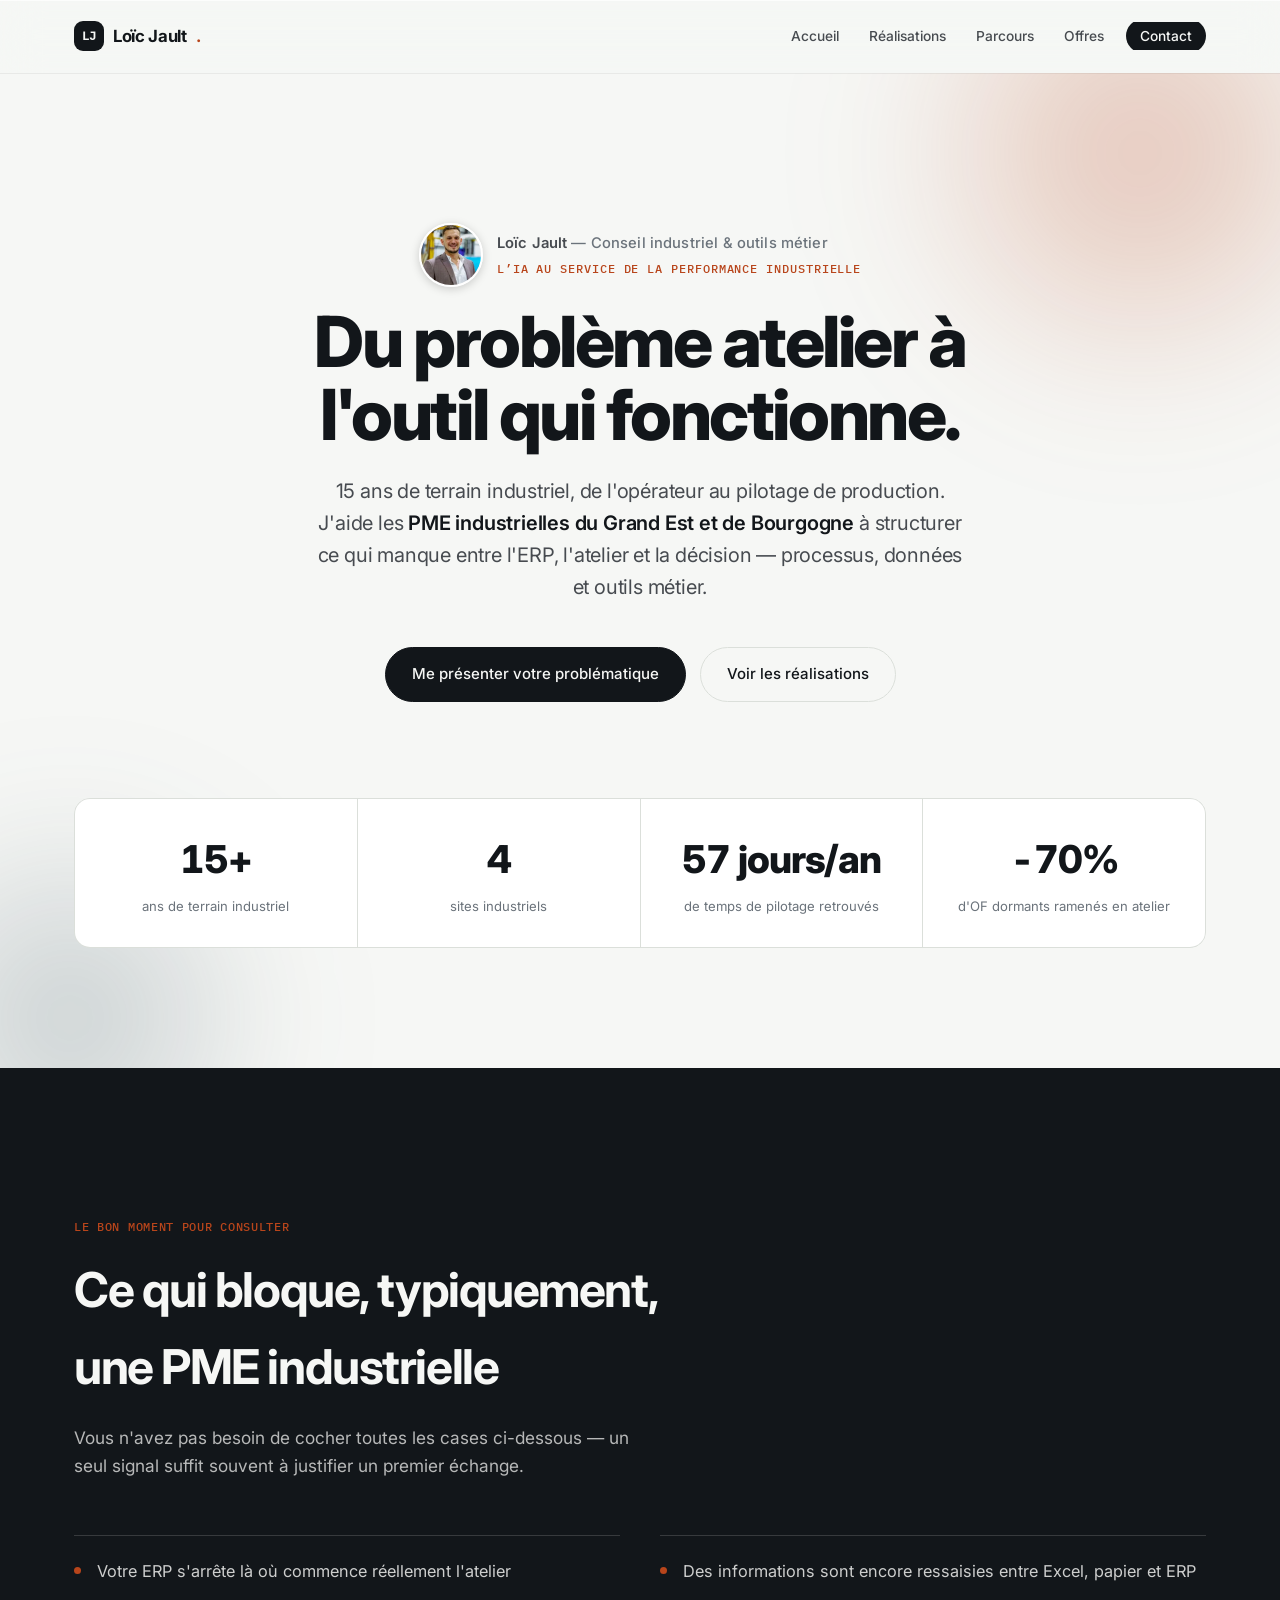
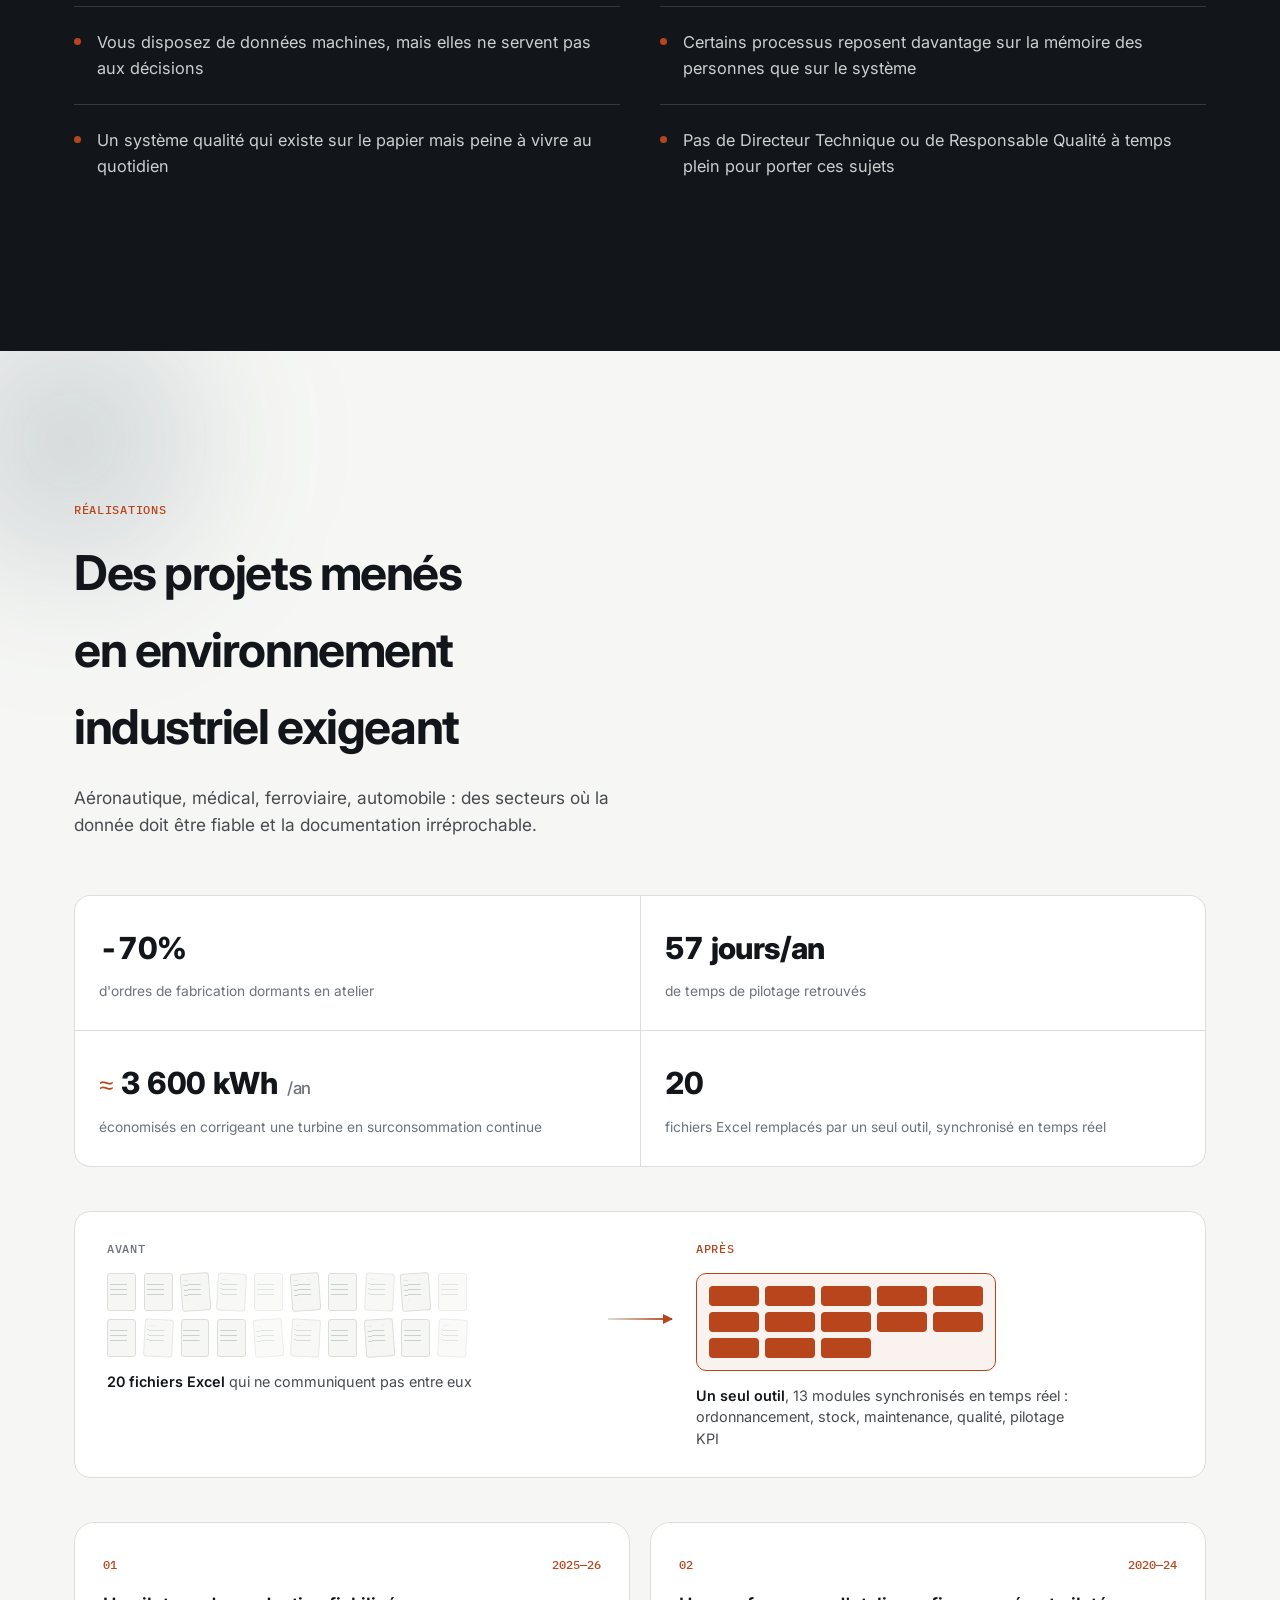
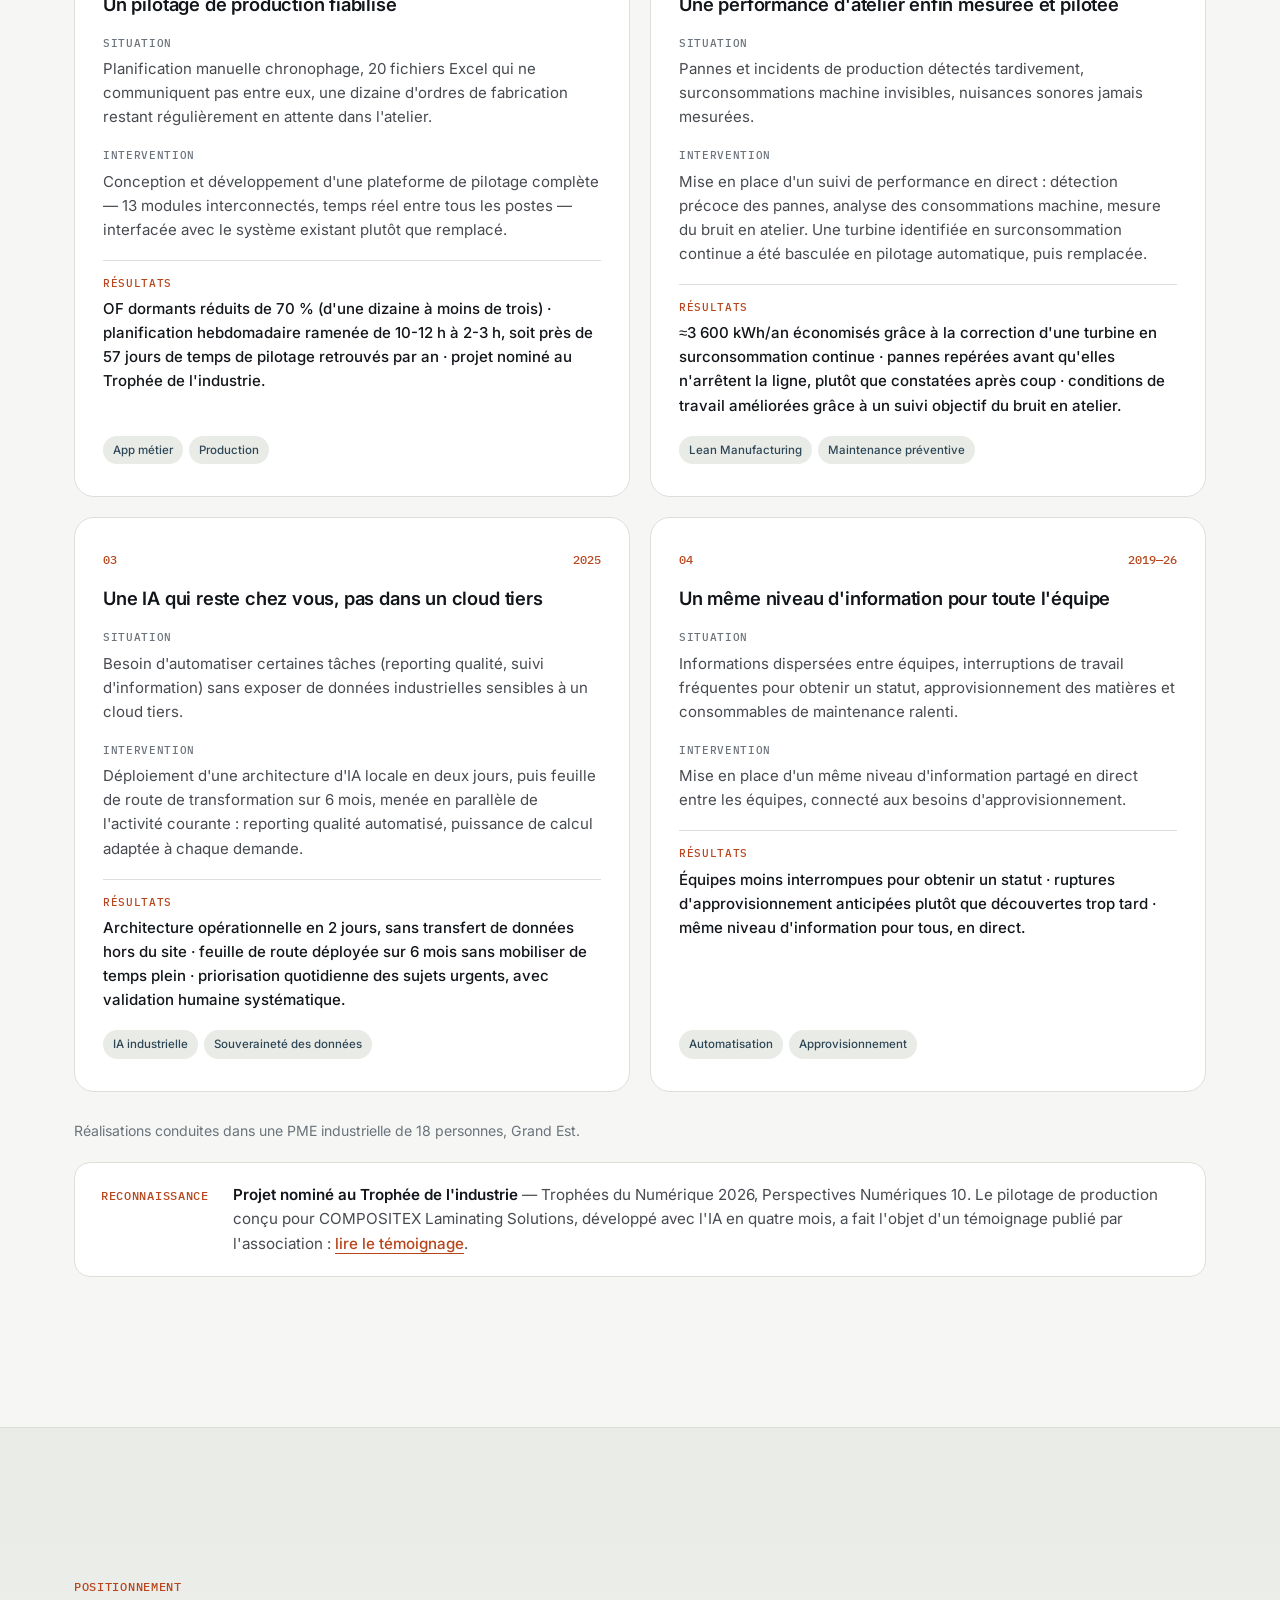
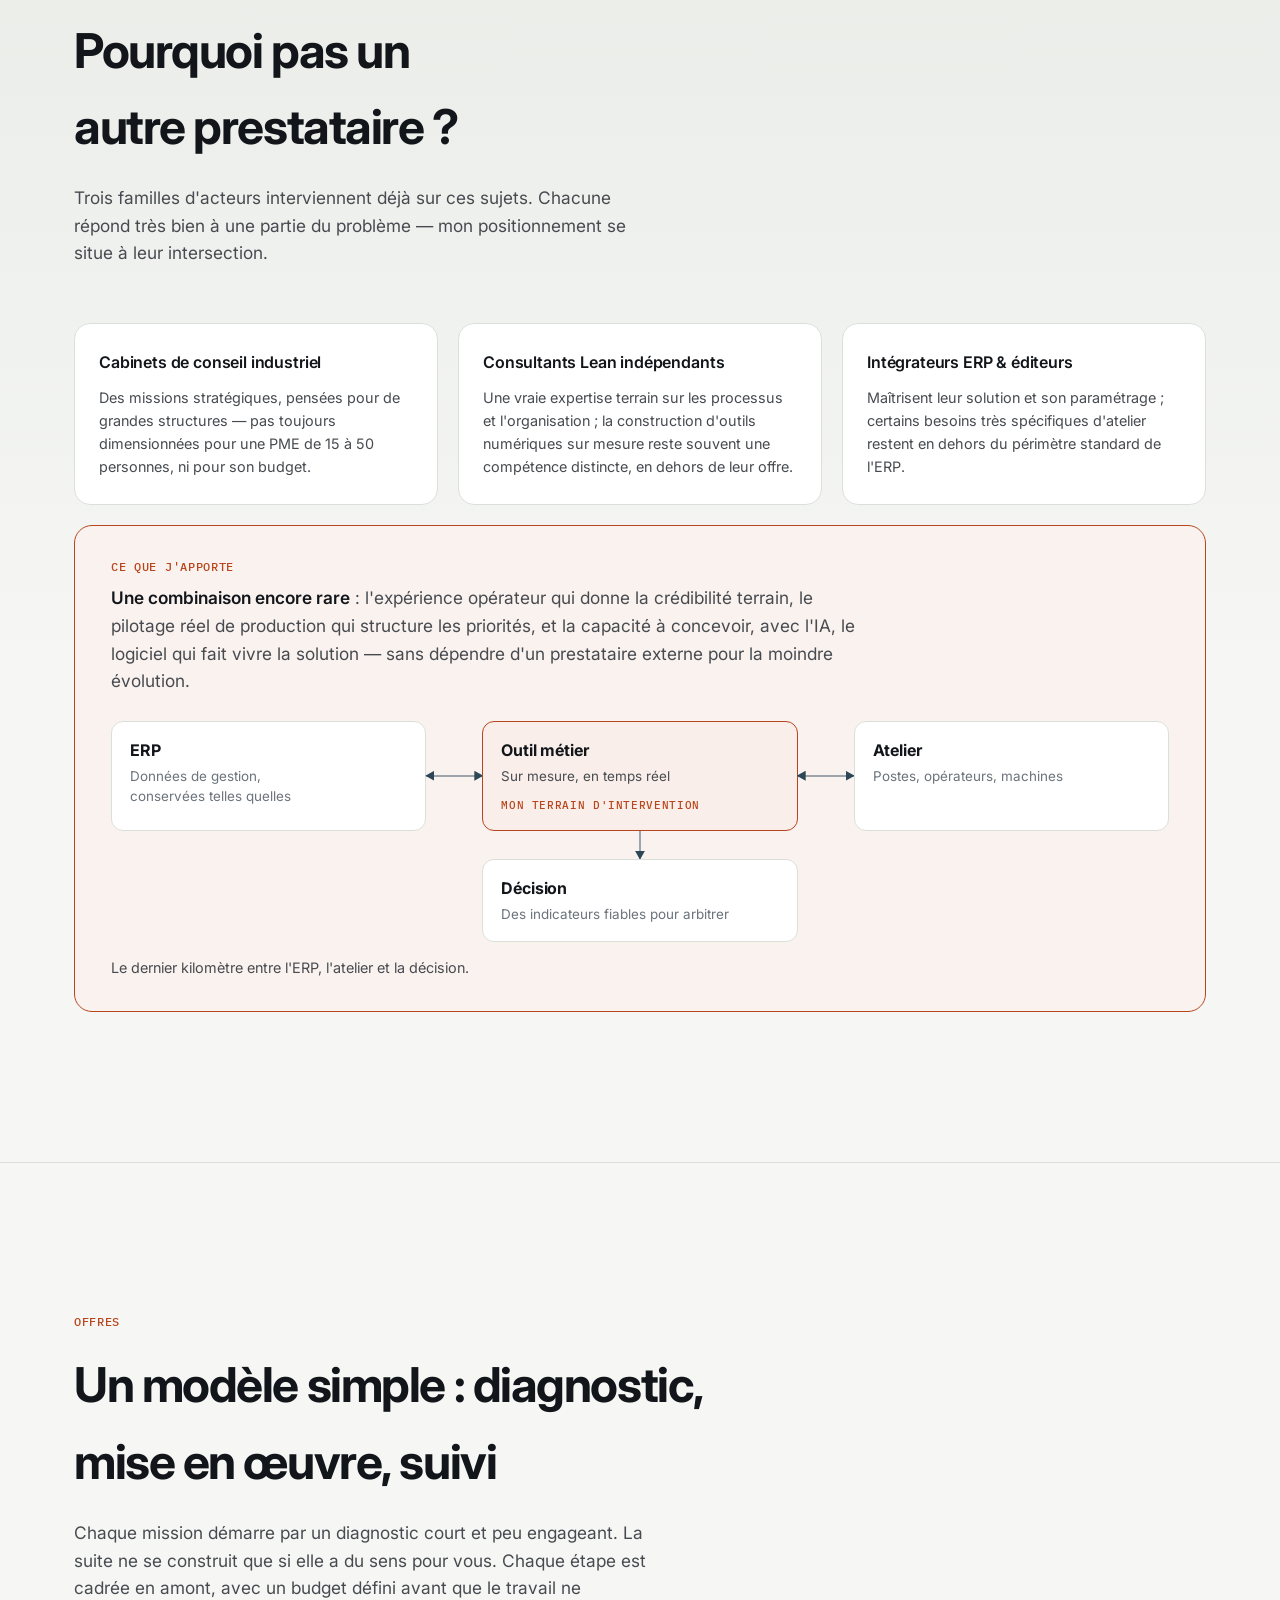
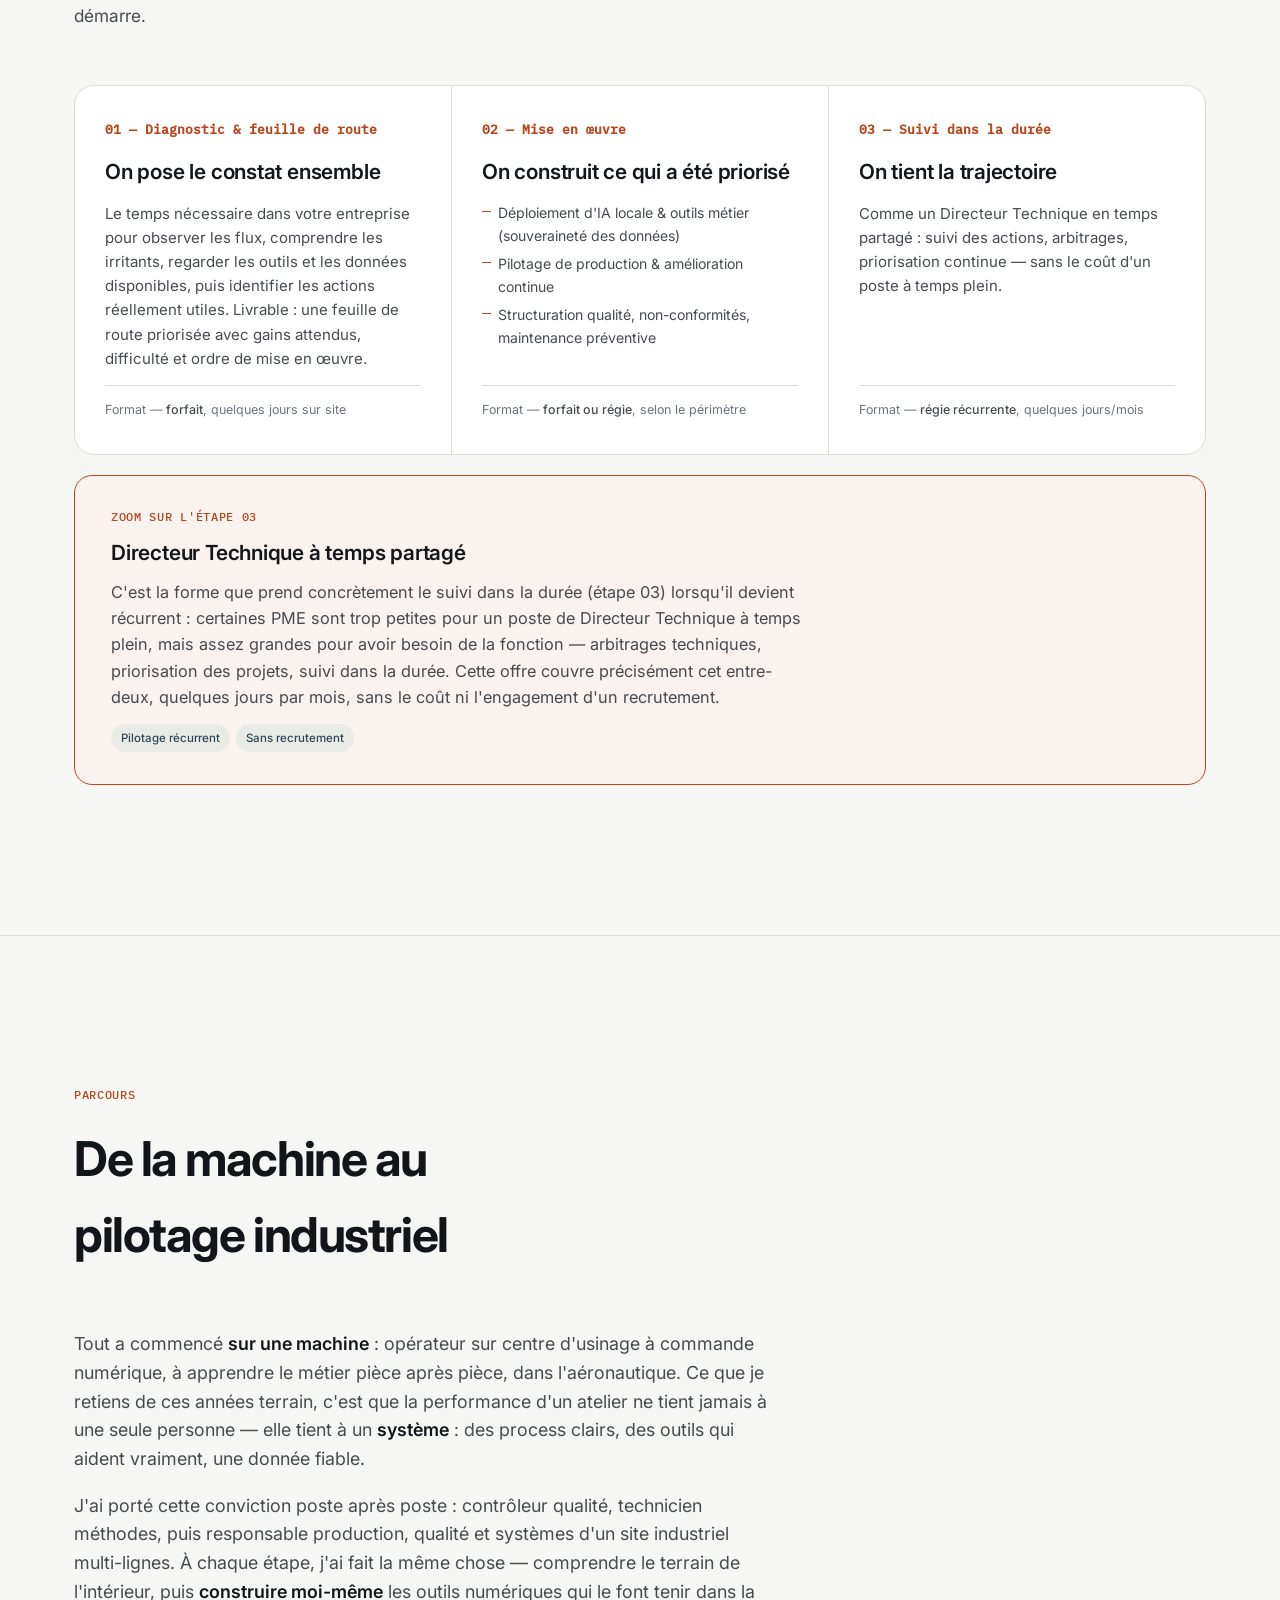
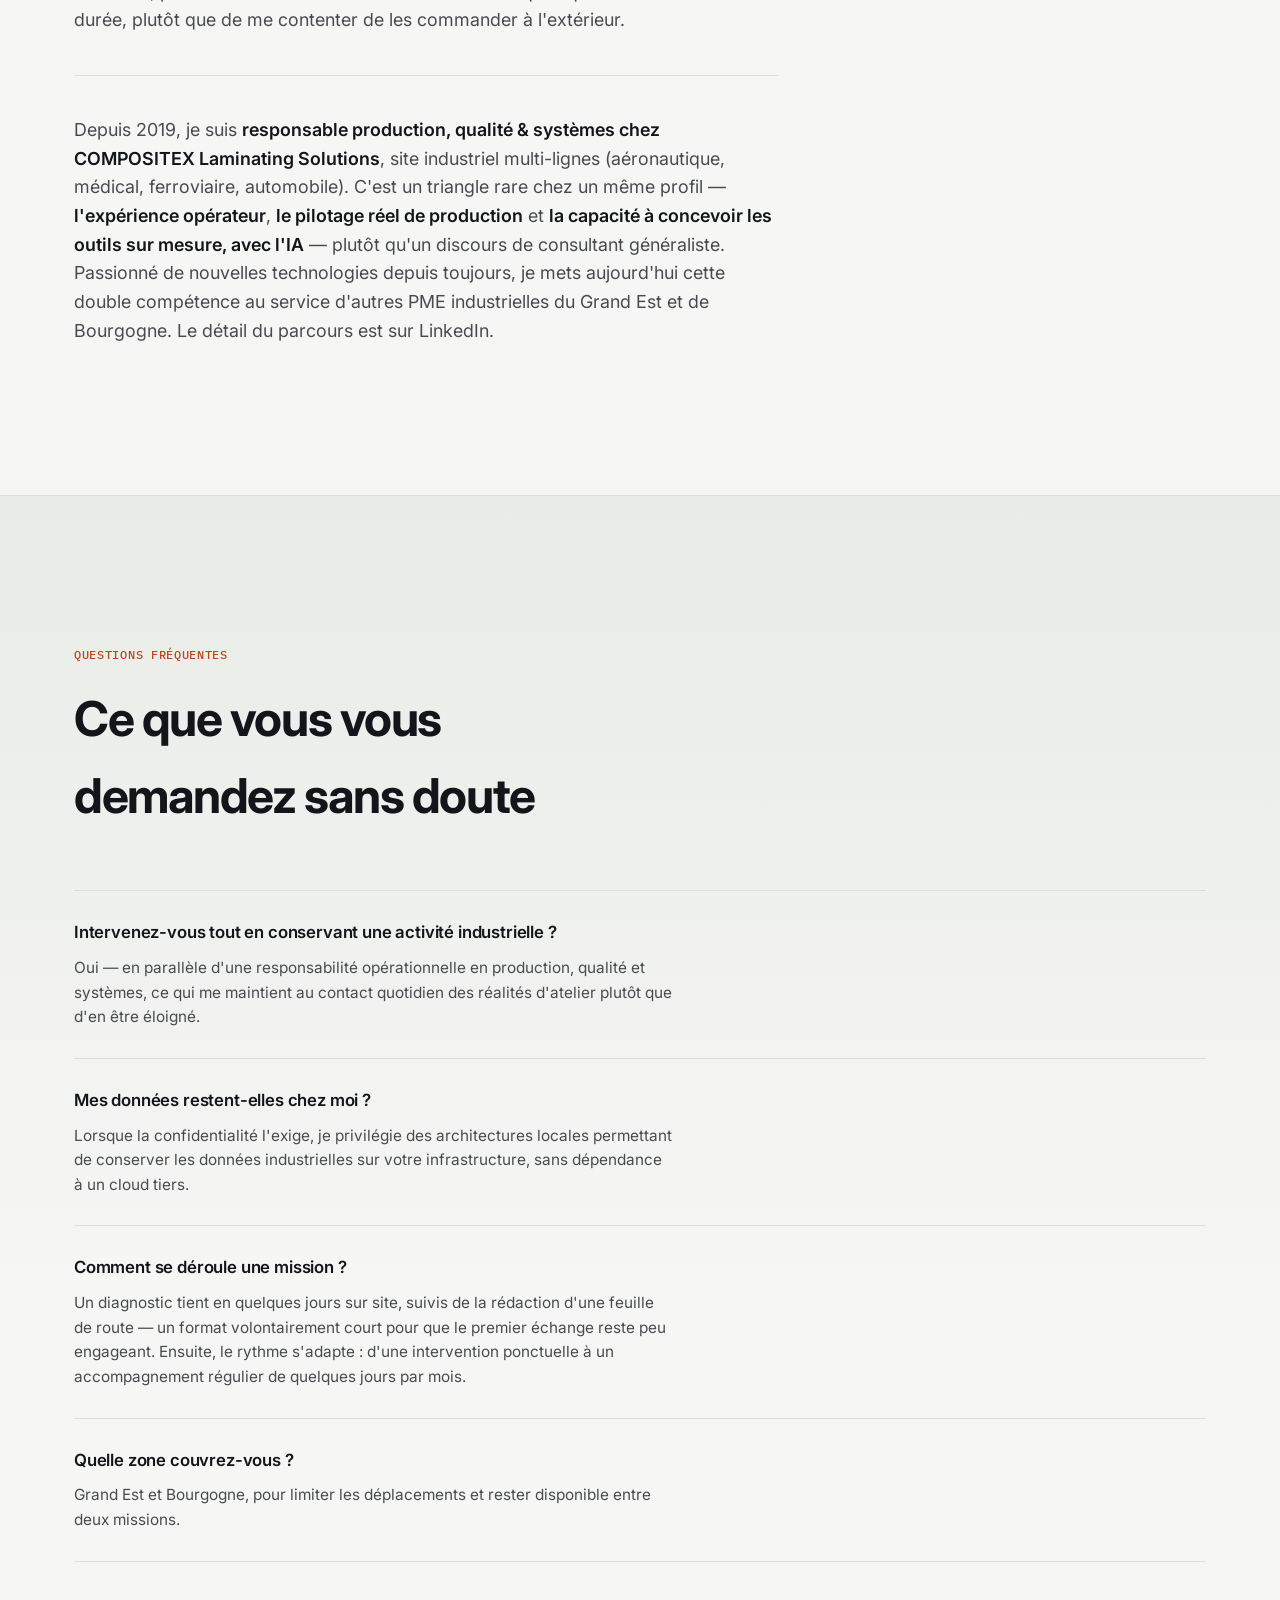
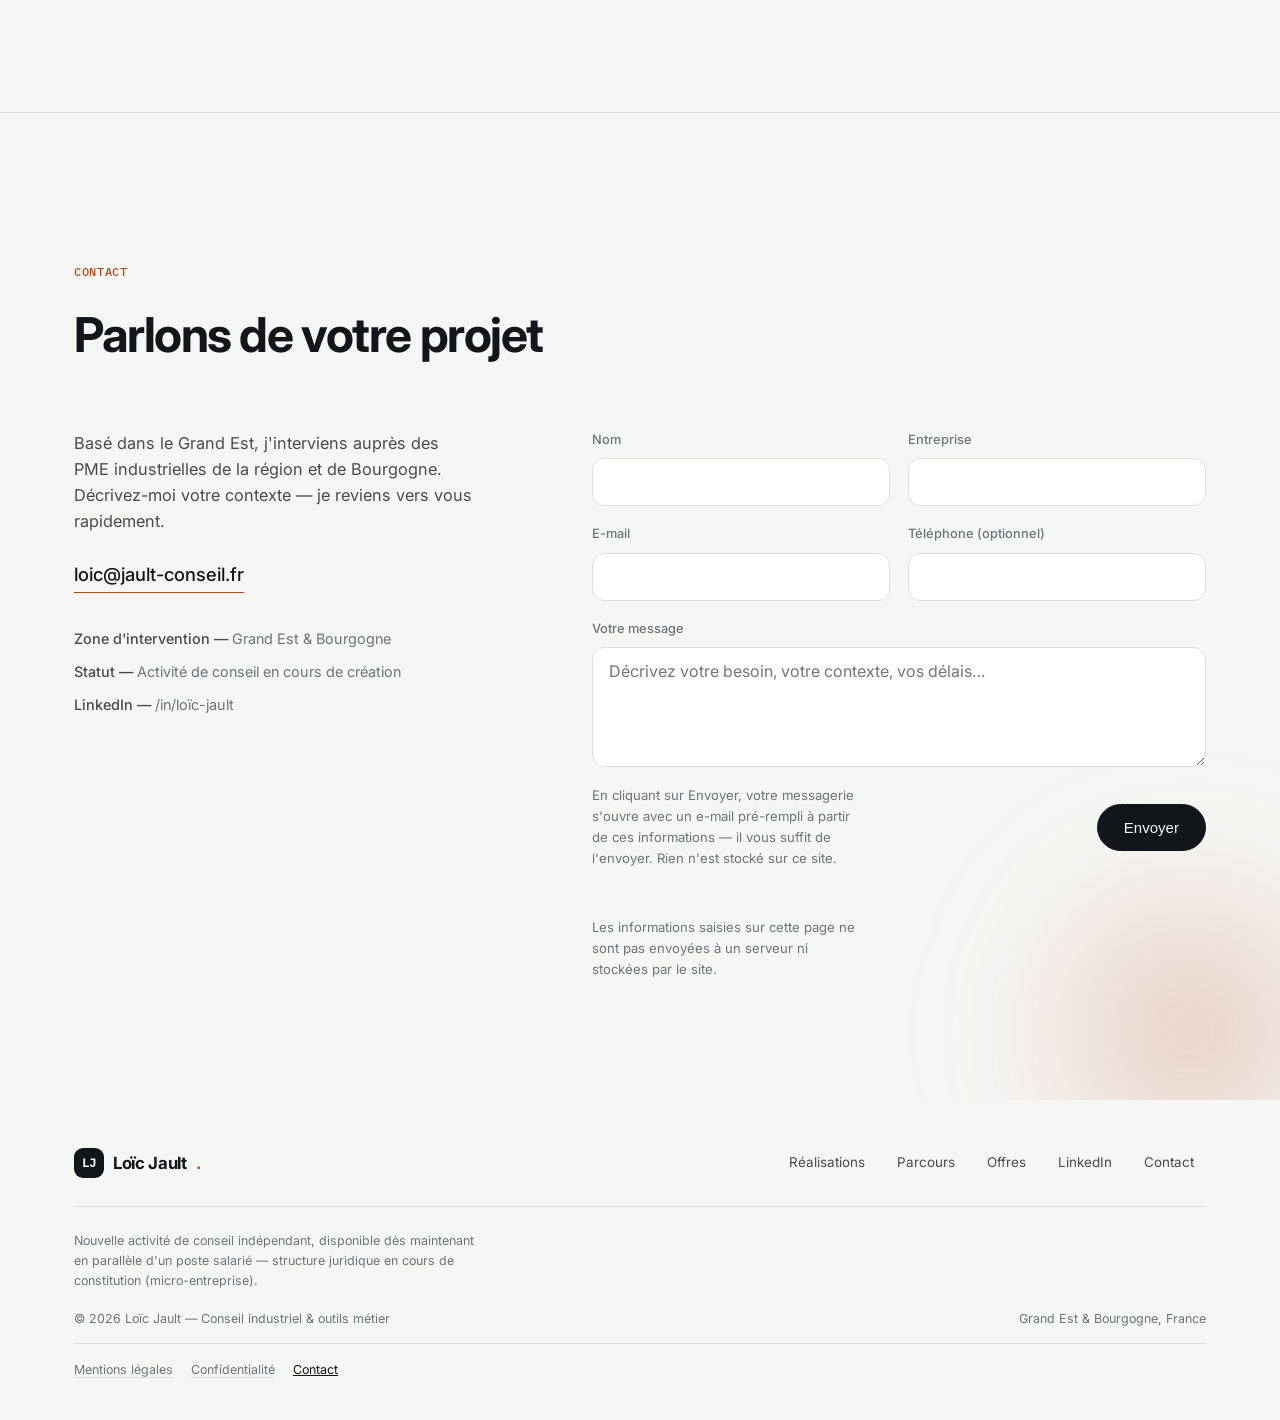
==== index.html @ 335f02b9 "Ajoute deux schémas (ERP/outil/atelier/décision et 20 fichiers Excel -> 1 outil) et la statistique d" ====
<!DOCTYPE html>
<html lang="fr">
<head>
<meta charset="UTF-8">
<meta name="viewport" content="width=device-width, initial-scale=1">
<title>Loïc Jault — Conseil industriel PME | Outils métier & production</title>
<meta name="description" content="Loïc Jault accompagne les PME industrielles du Grand Est et de Bourgogne : pilotage de production, qualité et outils numériques sur mesure.">
<link rel="canonical" href="https://www.jault-conseil.fr/">
<link rel="icon" href="favicon.svg" type="image/svg+xml">
<link rel="icon" href="favicon-32.png" sizes="32x32" type="image/png">
<link rel="icon" href="favicon-16.png" sizes="16x16" type="image/png">
<link rel="apple-touch-icon" href="apple-touch-icon.png">

<meta property="og:type" content="website">
<meta property="og:site_name" content="Loïc Jault — Conseil industriel">
<meta property="og:title" content="Loïc Jault — Conseil industriel PME | Outils métier & production">
<meta property="og:description" content="Loïc Jault accompagne les PME industrielles du Grand Est et de Bourgogne : pilotage de production, qualité et outils numériques sur mesure.">
<meta property="og:url" content="https://www.jault-conseil.fr/">
<meta property="og:locale" content="fr_FR">
<meta property="og:image" content="https://www.jault-conseil.fr/og-image.png">
<meta property="og:image:width" content="1200">
<meta property="og:image:height" content="630">

<meta name="twitter:card" content="summary_large_image">
<meta name="twitter:title" content="Loïc Jault — Conseil industriel PME | Outils métier & production">
<meta name="twitter:description" content="Loïc Jault accompagne les PME industrielles du Grand Est et de Bourgogne : pilotage de production, qualité et outils numériques sur mesure.">
<meta name="twitter:image" content="https://www.jault-conseil.fr/og-image.png">

<meta http-equiv="Content-Security-Policy" content="default-src 'self'; script-src 'self'; style-src 'self' 'unsafe-inline'; img-src 'self'; font-src 'self'; connect-src 'self'; object-src 'none'; base-uri 'self'; form-action 'self'">
<meta name="referrer" content="strict-origin-when-cross-origin">
<script type="application/ld+json">
{
  "@context": "https://schema.org",
  "@type": "ProfessionalService",
  "name": "Loïc Jault — Conseil industriel",
  "url": "https://www.jault-conseil.fr/",
  "description": "Conseil industriel indépendant pour PME : pilotage de production, qualité, maintenance et outils numériques sur mesure.",
  "image": "https://www.jault-conseil.fr/og-image.png",
  "telephone": "+33618880042",
  "email": "loic@jault-conseil.fr",
  "areaServed": ["Grand Est", "Bourgogne"],
  "founder": {
    "@type": "Person",
    "name": "Loïc Jault",
    "sameAs": "https://www.linkedin.com/in/loïc-jault-8935b6b1/"
  },
  "subjectOf": {
    "@type": "Article",
    "name": "Compositex : l'IA au service des PME, c'est maintenant !",
    "url": "https://perspectives-numeriques.org/compositex-ia-pme/",
    "datePublished": "2026-09-22",
    "publisher": { "@type": "Organization", "name": "Perspectives Numériques 10" }
  }
}
</script>
<script type="application/ld+json">
{
  "@context": "https://schema.org",
  "@type": "FAQPage",
  "mainEntity": [
    {
      "@type": "Question",
      "name": "Intervenez-vous tout en conservant une activité industrielle ?",
      "acceptedAnswer": {
        "@type": "Answer",
        "text": "Oui — en parallèle d'une responsabilité opérationnelle en production, qualité et systèmes, ce qui me maintient au contact quotidien des réalités d'atelier plutôt que d'en être éloigné."
      }
    },
    {
      "@type": "Question",
      "name": "Mes données restent-elles chez moi ?",
      "acceptedAnswer": {
        "@type": "Answer",
        "text": "Lorsque la confidentialité l'exige, je privilégie des architectures locales permettant de conserver les données industrielles sur votre infrastructure, sans dépendance à un cloud tiers."
      }
    },
    {
      "@type": "Question",
      "name": "Comment se déroule une mission ?",
      "acceptedAnswer": {
        "@type": "Answer",
        "text": "Un diagnostic tient en quelques jours sur site, suivis de la rédaction d'une feuille de route — un format volontairement court pour que le premier échange reste peu engageant. Ensuite, le rythme s'adapte : d'une intervention ponctuelle à un accompagnement régulier de quelques jours par mois."
      }
    },
    {
      "@type": "Question",
      "name": "Quelle zone couvrez-vous ?",
      "acceptedAnswer": {
        "@type": "Answer",
        "text": "Grand Est et Bourgogne, pour limiter les déplacements et rester disponible entre deux missions."
      }
    }
  ]
}
</script>

<link rel="stylesheet" href="styles.css">
<noscript><style>.reveal{ opacity:1 !important; transform:none !important; filter:none !important; }</style></noscript>

</head>
<body class="js">

  <div class="scroll-progress" id="scrollProgress" aria-hidden="true"></div>

  <nav class="topnav" id="topnav">
    <div class="wrap">
      <a class="brand" href="#accueil"><span class="mono-mark">LJ</span> Loïc Jault<span class="dot">.</span></a>
      <ul class="navlinks" id="navlinks">
        <li><a href="#accueil">Accueil</a></li>
        <li><a href="#realisations">Réalisations</a></li>
        <li><a href="#parcours">Parcours</a></li>
        <li><a href="#services">Offres</a></li>
        <li><a href="#contact" class="nav-cta">Contact</a></li>
      </ul>
      <button class="navtoggle" id="navtoggle" type="button" aria-label="Ouvrir le menu" aria-expanded="false" aria-controls="navlinks"><span></span></button>
    </div>
  </nav>

  <section id="accueil">
    <div class="orb-parallax orb-1" data-parallax="16" aria-hidden="true"><span class="orb orb-glow-1"></span></div>
    <div class="orb-parallax orb-2" data-parallax="11" aria-hidden="true"><span class="orb orb-glow-2"></span></div>
    <div class="wrap hero-inner">
      <div class="hero-identity reveal">
        <img class="hero-avatar" src="avatar.webp" alt="Portrait de Loïc Jault" width="64" height="64" loading="lazy">
        <div>
          <p class="hero-byline"><strong>Loïc Jault</strong> — Conseil industriel &amp; outils métier</p>
          <p class="hero-tagline">L’IA au service de la performance industrielle</p>
        </div>
      </div>
      <h1 class="hero-name reveal">Du problème atelier à l'outil qui fonctionne.</h1>
      <p class="hero-role reveal">15 ans de terrain industriel, de l'opérateur au pilotage de production. J'aide les <strong>PME industrielles du Grand Est et de Bourgogne</strong> à structurer ce qui manque entre l'ERP, l'atelier et la décision — processus, données et outils métier.</p>
      <div class="hero-cta reveal">
        <a class="btn btn-primary" href="#contact">Me présenter votre problématique</a>
        <a class="btn btn-ghost" href="#realisations">Voir les réalisations</a>
      </div>

      <div class="hero-stats reveal">
        <div class="stat">
          <div class="stat-num" data-count="15" data-suffix="+">15+</div>
          <div class="stat-label">ans de terrain industriel</div>
        </div>
        <div class="stat">
          <div class="stat-num" data-count="4">4</div>
          <div class="stat-label">sites industriels</div>
        </div>
        <div class="stat">
          <div class="stat-num" data-count="57" data-suffix=" jours/an">57 jours/an</div>
          <div class="stat-label">de temps de pilotage retrouvés</div>
        </div>
        <div class="stat">
          <div class="stat-num" data-count="-70" data-suffix="%">-70%</div>
          <div class="stat-label">d'OF dormants ramenés en atelier</div>
        </div>
      </div>
    </div>
  </section>

  <section id="constat" class="section-dark">
    <div class="wrap">
      <div class="section-head reveal">
        <div class="eyebrow">Le bon moment pour consulter</div>
        <h2>Ce qui bloque, typiquement, une PME industrielle</h2>
        <p class="lede">Vous n'avez pas besoin de cocher toutes les cases ci-dessous — un seul signal suffit souvent à justifier un premier échange.</p>
      </div>

      <div class="signal-grid">
        <div class="signal reveal"><span class="signal-mark"></span><p>Votre ERP s'arrête là où commence réellement l'atelier</p></div>
        <div class="signal reveal"><span class="signal-mark"></span><p>Des informations sont encore ressaisies entre Excel, papier et ERP</p></div>
        <div class="signal reveal"><span class="signal-mark"></span><p>Vous disposez de données machines, mais elles ne servent pas aux décisions</p></div>
        <div class="signal reveal"><span class="signal-mark"></span><p>Certains processus reposent davantage sur la mémoire des personnes que sur le système</p></div>
        <div class="signal reveal"><span class="signal-mark"></span><p>Un système qualité qui existe sur le papier mais peine à vivre au quotidien</p></div>
        <div class="signal reveal"><span class="signal-mark"></span><p>Pas de Directeur Technique ou de Responsable Qualité à temps plein pour porter ces sujets</p></div>
      </div>
    </div>
  </section>

  <section id="realisations">
    <div class="orb-parallax orb-sm orb-pos-tl" data-parallax="9" aria-hidden="true"><span class="orb orb-glow-2"></span></div>
    <div class="wrap">
      <div class="section-head reveal">
        <div class="eyebrow">Réalisations</div>
        <h2>Des projets menés en environnement industriel exigeant</h2>
        <p class="lede">Aéronautique, médical, ferroviaire, automobile : des secteurs où la donnée doit être fiable et la documentation irréprochable.</p>
      </div>

      <div class="result-stats">
        <div class="result-stat reveal">
          <div class="result-value"><span class="stat-num" data-count="-70" data-suffix="%">-70%</span></div>
          <div class="result-label">d'ordres de fabrication dormants en atelier</div>
        </div>
        <div class="result-stat reveal">
          <div class="result-value"><span class="stat-num" data-count="57" data-suffix=" jours/an">57 jours/an</span></div>
          <div class="result-label">de temps de pilotage retrouvés</div>
        </div>
        <div class="result-stat reveal">
          <div class="result-value"><span class="arrow">&#8776;</span><span class="stat-num" data-count="3600" data-suffix=" kWh" data-thousands="1">3 600 kWh</span><span class="result-unit">/an</span></div>
          <div class="result-label">économisés en corrigeant une turbine en surconsommation continue</div>
        </div>
        <div class="result-stat reveal">
          <div class="result-value"><span class="stat-num" data-count="20">20</span></div>
          <div class="result-label">fichiers Excel remplacés par un seul outil, synchronisé en temps réel</div>
        </div>
      </div>

      <figure class="excel-map reveal">
        <div class="em-side em-before">
          <div class="em-tag">Avant</div>
          <div class="em-files" aria-hidden="true"><i class="em-file"></i><i class="em-file"></i><i class="em-file"></i><i class="em-file"></i><i class="em-file"></i><i class="em-file"></i><i class="em-file"></i><i class="em-file"></i><i class="em-file"></i><i class="em-file"></i><i class="em-file"></i><i class="em-file"></i><i class="em-file"></i><i class="em-file"></i><i class="em-file"></i><i class="em-file"></i><i class="em-file"></i><i class="em-file"></i><i class="em-file"></i><i class="em-file"></i></div>
          <p class="em-cap"><strong>20 fichiers Excel</strong> qui ne communiquent pas entre eux</p>
        </div>
        <div class="em-arrow" aria-hidden="true"></div>
        <div class="em-side em-after">
          <div class="em-tag em-tag-accent">Après</div>
          <div class="em-tool" aria-hidden="true"><i class="em-cell" style="--i:0"></i><i class="em-cell" style="--i:1"></i><i class="em-cell" style="--i:2"></i><i class="em-cell" style="--i:3"></i><i class="em-cell" style="--i:4"></i><i class="em-cell" style="--i:5"></i><i class="em-cell" style="--i:6"></i><i class="em-cell" style="--i:7"></i><i class="em-cell" style="--i:8"></i><i class="em-cell" style="--i:9"></i><i class="em-cell" style="--i:10"></i><i class="em-cell" style="--i:11"></i><i class="em-cell" style="--i:12"></i></div>
          <p class="em-cap"><strong>Un seul outil</strong>, 13 modules synchronisés en temps réel : ordonnancement, stock, maintenance, qualité, pilotage KPI</p>
        </div>
      </figure>

      <div class="grid-cards">
        <article class="card reveal">
          <div class="card-ref"><span>01</span><span>2025—26</span></div>
          <h3>Un pilotage de production fiabilisé</h3>
          <div class="case-block">
            <span class="case-label">Situation</span>
            <p>Planification manuelle chronophage, 20 fichiers Excel qui ne communiquent pas entre eux, une dizaine d'ordres de fabrication restant régulièrement en attente dans l'atelier.</p>
          </div>
          <div class="case-block">
            <span class="case-label">Intervention</span>
            <p>Conception et développement d'une plateforme de pilotage complète — 13 modules interconnectés, temps réel entre tous les postes — interfacée avec le système existant plutôt que remplacé.</p>
          </div>
          <div class="case-block case-result">
            <span class="case-label">Résultats</span>
            <p>OF dormants réduits de 70 % (d'une dizaine à moins de trois) · planification hebdomadaire ramenée de 10-12 h à 2-3 h, soit près de 57 jours de temps de pilotage retrouvés par an · projet nominé au Trophée de l'industrie.</p>
          </div>
          <div class="card-tags"><span class="tag">App métier</span><span class="tag">Production</span></div>
        </article>
        <article class="card reveal">
          <div class="card-ref"><span>02</span><span>2020—24</span></div>
          <h3>Une performance d'atelier enfin mesurée et pilotée</h3>
          <div class="case-block">
            <span class="case-label">Situation</span>
            <p>Pannes et incidents de production détectés tardivement, surconsommations machine invisibles, nuisances sonores jamais mesurées.</p>
          </div>
          <div class="case-block">
            <span class="case-label">Intervention</span>
            <p>Mise en place d'un suivi de performance en direct : détection précoce des pannes, analyse des consommations machine, mesure du bruit en atelier. Une turbine identifiée en surconsommation continue a été basculée en pilotage automatique, puis remplacée.</p>
          </div>
          <div class="case-block case-result">
            <span class="case-label">Résultats</span>
            <p>&#8776;3 600 kWh/an économisés grâce à la correction d'une turbine en surconsommation continue · pannes repérées avant qu'elles n'arrêtent la ligne, plutôt que constatées après coup · conditions de travail améliorées grâce à un suivi objectif du bruit en atelier.</p>
          </div>
          <div class="card-tags"><span class="tag">Lean Manufacturing</span><span class="tag">Maintenance préventive</span></div>
        </article>
        <article class="card reveal">
          <div class="card-ref"><span>03</span><span>2025</span></div>
          <h3>Une IA qui reste chez vous, pas dans un cloud tiers</h3>
          <div class="case-block">
            <span class="case-label">Situation</span>
            <p>Besoin d'automatiser certaines tâches (reporting qualité, suivi d'information) sans exposer de données industrielles sensibles à un cloud tiers.</p>
          </div>
          <div class="case-block">
            <span class="case-label">Intervention</span>
            <p>Déploiement d'une architecture d'IA locale en deux jours, puis feuille de route de transformation sur 6 mois, menée en parallèle de l'activité courante : reporting qualité automatisé, puissance de calcul adaptée à chaque demande.</p>
          </div>
          <div class="case-block case-result">
            <span class="case-label">Résultats</span>
            <p>Architecture opérationnelle en 2 jours, sans transfert de données hors du site · feuille de route déployée sur 6 mois sans mobiliser de temps plein · priorisation quotidienne des sujets urgents, avec validation humaine systématique.</p>
          </div>
          <div class="card-tags"><span class="tag">IA industrielle</span><span class="tag">Souveraineté des données</span></div>
        </article>
        <article class="card reveal">
          <div class="card-ref"><span>04</span><span>2019—26</span></div>
          <h3>Un même niveau d'information pour toute l'équipe</h3>
          <div class="case-block">
            <span class="case-label">Situation</span>
            <p>Informations dispersées entre équipes, interruptions de travail fréquentes pour obtenir un statut, approvisionnement des matières et consommables de maintenance ralenti.</p>
          </div>
          <div class="case-block">
            <span class="case-label">Intervention</span>
            <p>Mise en place d'un même niveau d'information partagé en direct entre les équipes, connecté aux besoins d'approvisionnement.</p>
          </div>
          <div class="case-block case-result">
            <span class="case-label">Résultats</span>
            <p>Équipes moins interrompues pour obtenir un statut · ruptures d'approvisionnement anticipées plutôt que découvertes trop tard · même niveau d'information pour tous, en direct.</p>
          </div>
          <div class="card-tags"><span class="tag">Automatisation</span><span class="tag">Approvisionnement</span></div>
        </article>
      </div>
      <p class="portfolio-note reveal">Réalisations conduites dans une PME industrielle de 18 personnes, Grand Est.</p>
      <div class="recognition reveal">
        <div class="recognition-label">Reconnaissance</div>
        <p class="recognition-text"><strong>Projet nominé au Trophée de l'industrie</strong> — Trophées du Numérique 2026, Perspectives Numériques 10. Le pilotage de production conçu pour COMPOSITEX Laminating Solutions, développé avec l'IA en quatre mois, a fait l'objet d'un témoignage publié par l'association : <a class="link-draw" href="https://perspectives-numeriques.org/compositex-ia-pme/" target="_blank" rel="noopener">lire le témoignage</a>.</p>
      </div>
    </div>
  </section>

  <section id="positionnement" class="section-tint">
    <div class="wrap">
      <div class="section-head reveal">
        <div class="eyebrow">Positionnement</div>
        <h2>Pourquoi pas un autre prestataire ?</h2>
        <p class="lede">Trois familles d'acteurs interviennent déjà sur ces sujets. Chacune répond très bien à une partie du problème — mon positionnement se situe à leur intersection.</p>
      </div>

      <div class="compare-grid">
        <div class="compare-card reveal">
          <h3>Cabinets de conseil industriel</h3>
          <p>Des missions stratégiques, pensées pour de grandes structures — pas toujours dimensionnées pour une PME de 15 à 50 personnes, ni pour son budget.</p>
        </div>
        <div class="compare-card reveal">
          <h3>Consultants Lean indépendants</h3>
          <p>Une vraie expertise terrain sur les processus et l'organisation ; la construction d'outils numériques sur mesure reste souvent une compétence distincte, en dehors de leur offre.</p>
        </div>
        <div class="compare-card reveal">
          <h3>Intégrateurs ERP &amp; éditeurs</h3>
          <p>Maîtrisent leur solution et son paramétrage ; certains besoins très spécifiques d'atelier restent en dehors du périmètre standard de l'ERP.</p>
        </div>
      </div>

      <div class="compare-you reveal">
        <div class="eyebrow">Ce que j'apporte</div>
        <p><strong>Une combinaison encore rare</strong> : l'expérience opérateur qui donne la crédibilité terrain, le pilotage réel de production qui structure les priorités, et la capacité à concevoir, avec l'IA, le logiciel qui fait vivre la solution — sans dépendre d'un prestataire externe pour la moindre évolution.</p>
        <figure class="flow-map">
          <div class="fm-grid">
            <div class="fm-node"><span class="fm-k">ERP</span><span class="fm-d">Données de gestion, conservées telles quelles</span></div>
            <div class="fm-link" aria-hidden="true"></div>
            <div class="fm-node fm-tool"><span class="fm-k">Outil métier</span><span class="fm-d">Sur mesure, en temps réel</span><span class="fm-flag">Mon terrain d'intervention</span></div>
            <div class="fm-link" aria-hidden="true"></div>
            <div class="fm-node"><span class="fm-k">Atelier</span><span class="fm-d">Postes, opérateurs, machines</span></div>
            <div class="fm-down" aria-hidden="true"></div>
            <div class="fm-node fm-decision"><span class="fm-k">Décision</span><span class="fm-d">Des indicateurs fiables pour arbitrer</span></div>
          </div>
          <figcaption>Le dernier kilomètre entre l'ERP, l'atelier et la décision.</figcaption>
        </figure>
      </div>
    </div>
  </section>

  <section id="services">
    <div class="wrap">
      <div class="section-head reveal">
        <div class="eyebrow">Offres</div>
        <h2>Un modèle simple : diagnostic, mise en œuvre, suivi</h2>
        <p class="lede">Chaque mission démarre par un diagnostic court et peu engageant. La suite ne se construit que si elle a du sens pour vous. Chaque étape est cadrée en amont, avec un budget défini avant que le travail ne démarre.</p>
      </div>

      <div class="steps">
        <div class="step reveal">
          <div class="step-num mono">01 — Diagnostic &amp; feuille de route</div>
          <h3>On pose le constat ensemble</h3>
          <p>Le temps nécessaire dans votre entreprise pour observer les flux, comprendre les irritants, regarder les outils et les données disponibles, puis identifier les actions réellement utiles. Livrable : une feuille de route priorisée avec gains attendus, difficulté et ordre de mise en œuvre.</p>
          <div class="step-format">Format — <strong>forfait</strong>, quelques jours sur site</div>
        </div>
        <div class="step reveal">
          <div class="step-num mono">02 — Mise en œuvre</div>
          <h3>On construit ce qui a été priorisé</h3>
          <ul class="step-domains">
            <li>Déploiement d'IA locale &amp; outils métier (souveraineté des données)</li>
            <li>Pilotage de production &amp; amélioration continue</li>
            <li>Structuration qualité, non-conformités, maintenance préventive</li>
          </ul>
          <div class="step-format">Format — <strong>forfait ou régie</strong>, selon le périmètre</div>
        </div>
        <div class="step reveal">
          <div class="step-num mono">03 — Suivi dans la durée</div>
          <h3>On tient la trajectoire</h3>
          <p>Comme un Directeur Technique en temps partagé : suivi des actions, arbitrages, priorisation continue — sans le coût d'un poste à temps plein.</p>
          <div class="step-format">Format — <strong>régie récurrente</strong>, quelques jours/mois</div>
        </div>
      </div>

      <div class="offer-focus reveal">
        <div class="eyebrow">Zoom sur l'étape 03</div>
        <h3>Directeur Technique à temps partagé</h3>
        <p>C'est la forme que prend concrètement le suivi dans la durée (étape 03) lorsqu'il devient récurrent : certaines PME sont trop petites pour un poste de Directeur Technique à temps plein, mais assez grandes pour avoir besoin de la fonction — arbitrages techniques, priorisation des projets, suivi dans la durée. Cette offre couvre précisément cet entre-deux, quelques jours par mois, sans le coût ni l'engagement d'un recrutement.</p>
        <div class="card-tags"><span class="tag">Pilotage récurrent</span><span class="tag">Sans recrutement</span></div>
      </div>
    </div>
  </section>

  <section id="parcours">
    <div class="wrap">
      <div class="section-head reveal">
        <div class="eyebrow">Parcours</div>
        <h2>De la machine au pilotage industriel</h2>
      </div>

      <div class="story-lede reveal">
        <p>Tout a commencé <strong>sur une machine</strong> : opérateur sur centre d'usinage à commande numérique, à apprendre le métier pièce après pièce, dans l'aéronautique. Ce que je retiens de ces années terrain, c'est que la performance d'un atelier ne tient jamais à une seule personne — elle tient à un <strong>système</strong> : des process clairs, des outils qui aident vraiment, une donnée fiable.</p>
        <p>J'ai porté cette conviction poste après poste : contrôleur qualité, technicien méthodes, puis responsable production, qualité et systèmes d'un site industriel multi-lignes. À chaque étape, j'ai fait la même chose — comprendre le terrain de l'intérieur, puis <strong>construire moi-même</strong> les outils numériques qui le font tenir dans la durée, plutôt que de me contenter de les commander à l'extérieur.</p>
      </div>

      <div class="story-close reveal">
        <p>Depuis 2019, je suis <strong>responsable production, qualité &amp; systèmes chez COMPOSITEX Laminating Solutions</strong>, site industriel multi-lignes (aéronautique, médical, ferroviaire, automobile). C'est un triangle rare chez un même profil — <strong>l'expérience opérateur</strong>, <strong>le pilotage réel de production</strong> et <strong>la capacité à concevoir les outils sur mesure, avec l'IA</strong> — plutôt qu'un discours de consultant généraliste. Passionné de nouvelles technologies depuis toujours, je mets aujourd'hui cette double compétence au service d'autres PME industrielles du Grand Est et de Bourgogne. <a href="https://www.linkedin.com/in/loïc-jault-8935b6b1/" target="_blank" rel="noopener" class="link-draw">Le détail du parcours est sur LinkedIn</a>.</p>
      </div>
    </div>
  </section>

  <section id="faq" class="section-tint">
    <div class="wrap">
      <div class="section-head reveal">
        <div class="eyebrow">Questions fréquentes</div>
        <h2>Ce que vous vous demandez sans doute</h2>
      </div>

      <div class="faq">
        <div class="faq-item reveal">
          <h3>Intervenez-vous tout en conservant une activité industrielle ?</h3>
          <p>Oui — en parallèle d'une responsabilité opérationnelle en production, qualité et systèmes, ce qui me maintient au contact quotidien des réalités d'atelier plutôt que d'en être éloigné.</p>
        </div>
        <div class="faq-item reveal">
          <h3>Mes données restent-elles chez moi ?</h3>
          <p>Lorsque la confidentialité l'exige, je privilégie des architectures locales permettant de conserver les données industrielles sur votre infrastructure, sans dépendance à un cloud tiers.</p>
        </div>
        <div class="faq-item reveal">
          <h3>Comment se déroule une mission ?</h3>
          <p>Un diagnostic tient en quelques jours sur site, suivis de la rédaction d'une feuille de route — un format volontairement court pour que le premier échange reste peu engageant. Ensuite, le rythme s'adapte : d'une intervention ponctuelle à un accompagnement régulier de quelques jours par mois.</p>
        </div>
        <div class="faq-item reveal">
          <h3>Quelle zone couvrez-vous ?</h3>
          <p>Grand Est et Bourgogne, pour limiter les déplacements et rester disponible entre deux missions.</p>
        </div>
      </div>
    </div>
  </section>

  <section id="contact">
    <div class="orb-parallax orb-sm orb-pos-br" data-parallax="9" aria-hidden="true"><span class="orb orb-glow-1"></span></div>
    <div class="wrap">
      <div class="section-head reveal">
        <div class="eyebrow">Contact</div>
        <h2>Parlons de votre projet</h2>
      </div>

      <div class="contact-grid">
        <div class="contact-info reveal">
          <p>Basé dans le Grand Est, j'interviens auprès des PME industrielles de la région et de Bourgogne. Décrivez-moi votre contexte — je reviens vers vous rapidement.</p>
          <a class="contact-email" href="mailto:loic@jault-conseil.fr">loic@jault-conseil.fr</a>
          <div class="contact-meta">
            <div><strong>Zone d'intervention —</strong> Grand Est &amp; Bourgogne</div>
            <div><strong>Statut —</strong> Activité de conseil en cours de création</div>
            <div><strong>LinkedIn —</strong> <a href="https://www.linkedin.com/in/loïc-jault-8935b6b1/" target="_blank" rel="noopener" class="link-draw">/in/loïc-jault</a></div>
          </div>
        </div>

        <form id="contact-form" class="reveal" autocomplete="off">
          <div class="row-2">
            <div class="field">
              <label for="f-name">Nom</label>
              <input id="f-name" name="name" type="text" required>
            </div>
            <div class="field">
              <label for="f-company">Entreprise</label>
              <input id="f-company" name="company" type="text">
            </div>
          </div>
          <div class="row-2">
            <div class="field">
              <label for="f-email">E-mail</label>
              <input id="f-email" name="email" type="email" required>
            </div>
            <div class="field">
              <label for="f-phone">Téléphone (optionnel)</label>
              <input id="f-phone" name="phone" type="tel">
            </div>
          </div>
          <div class="field">
            <label for="f-message">Votre message</label>
            <textarea id="f-message" name="message" required placeholder="Décrivez votre besoin, votre contexte, vos délais…"></textarea>
          </div>
          <div class="form-foot">
            <p class="form-note">En cliquant sur Envoyer, votre messagerie s'ouvre avec un e-mail pré-rempli à partir de ces informations — il vous suffit de l'envoyer. Rien n'est stocké sur ce site.</p>
            <button type="submit" class="btn btn-primary" id="submit-btn">Envoyer</button>
          </div>
          <p class="form-status" id="form-status" role="status"></p>
          <p class="form-note" style="margin-top:-4px;">Les informations saisies sur cette page ne sont pas envoyées à un serveur ni stockées par le site.</p>
        </form>
      </div>
    </div>
  </section>

  <footer>
    <div class="wrap">
      <div class="footer-top">
        <a class="brand" href="#accueil"><span class="mono-mark">LJ</span> Loïc Jault<span class="dot">.</span></a>
        <ul class="footer-links">
          <li><a href="#realisations">Réalisations</a></li>
          <li><a href="#parcours">Parcours</a></li>
          <li><a href="#services">Offres</a></li>
          <li><a href="https://www.linkedin.com/in/loïc-jault-8935b6b1/" target="_blank" rel="noopener">LinkedIn</a></li>
          <li><a href="#contact">Contact</a></li>
        </ul>
      </div>
      <p>Nouvelle activité de conseil indépendant, disponible dès maintenant en parallèle d'un poste salarié — structure juridique en cours de constitution (micro-entreprise).</p>
      <div class="footer-bottom">
        <span>© <span id="year">2026</span> Loïc Jault — Conseil industriel &amp; outils métier</span>
        <span>Grand Est &amp; Bourgogne, France</span>
      </div>
      <ul class="footer-legal">
        <li><button type="button" data-open-legal="mentions">Mentions légales</button></li>
        <li><button type="button" data-open-legal="confidentialite">Confidentialité</button></li>
        <li><a href="mailto:loic@jault-conseil.fr">Contact</a></li>
      </ul>
    </div>
  </footer>

  <div class="legal-overlay" id="legal-mentions" data-legal-overlay aria-hidden="true">
    <div class="legal-modal" role="dialog" aria-modal="true" aria-labelledby="legal-mentions-title">
      <div class="legal-modal-head">
        <h2 id="legal-mentions-title">Mentions légales</h2>
        <button type="button" class="legal-close" data-close-legal aria-label="Fermer">✕</button>
      </div>
      <div class="legal-body">
        <h3>Éditeur du site</h3>
        <p>Ce site est édité à titre personnel par <strong>Loïc Jault</strong>, dans le cadre d'une activité de conseil indépendant en cours de création. À la date de publication, cette activité n'est pas encore immatriculée : elle sera exercée sous le statut d'entrepreneur individuel (micro-entreprise) une fois les démarches d'immatriculation finalisées.</p>
        <ul>
          <li>Responsable de publication : Loïc Jault</li>
          <li>Adresse professionnelle : <span class="legal-placeholder">[à compléter à l'immatriculation]</span></li>
          <li>E-mail de contact : <a href="mailto:loic@jault-conseil.fr">loic@jault-conseil.fr</a></li>
          <li>SIREN / SIRET : <span class="legal-placeholder">[non applicable — activité en cours de création]</span></li>
        </ul>
        <p>Cette page sera mise à jour avec les informations légales complètes (SIREN, SIRET, adresse, TVA le cas échéant) dès l'immatriculation effective de l'activité.</p>

        <h3>Hébergement</h3>
        <p>Ce site est hébergé par GitHub, Inc. — GitHub Pages, 88 Colin P. Kelly Jr. Street, San Francisco, CA 94107, États-Unis. Loïc Jault n'exploite pas de serveur propre à ce jour ; l'infrastructure technique (disponibilité, sécurité du transport, journalisation) relève de GitHub dans le cadre de ses propres conditions d'utilisation.</p>

        <h3>Propriété intellectuelle</h3>
        <p>L'ensemble des contenus de ce site (textes, mise en page, éléments graphiques) est la propriété de Loïc Jault, sauf mention contraire. Toute reproduction sans autorisation préalable est interdite.</p>

        <h3>Liens hypertextes</h3>
        <p>Ce site peut contenir des liens vers des sites tiers (notamment LinkedIn). Loïc Jault n'exerce aucun contrôle sur ces contenus externes et décline toute responsabilité à leur égard.</p>

        <p class="legal-updated">Dernière mise à jour : septembre 2026.</p>
      </div>
    </div>
  </div>

  <div class="legal-overlay" id="legal-confidentialite" data-legal-overlay aria-hidden="true">
    <div class="legal-modal" role="dialog" aria-modal="true" aria-labelledby="legal-confidentialite-title">
      <div class="legal-modal-head">
        <h2 id="legal-confidentialite-title">Politique de confidentialité</h2>
        <button type="button" class="legal-close" data-close-legal aria-label="Fermer">✕</button>
      </div>
      <div class="legal-body">
        <h3>Responsable de traitement</h3>
        <p>Loïc Jault est responsable du traitement des données collectées via ce site, joignable à <a href="mailto:loic@jault-conseil.fr">loic@jault-conseil.fr</a>.</p>

        <h3>Données collectées et finalité</h3>
        <p>Ce site ne collecte que les données que vous transmettez volontairement via le formulaire de contact : nom, e-mail et message (obligatoires) ; entreprise et téléphone (facultatifs). Ces informations servent uniquement à répondre à votre demande et, le cas échéant, à échanger sur un besoin professionnel.</p>
        <p>Aucune donnée n'est revendue, cédée à un tiers à des fins commerciales, ni utilisée à des fins de profilage ou de prospection non sollicitée.</p>

        <h3>Base légale</h3>
        <p>Le traitement repose sur l'intérêt légitime à répondre à une prise de contact que vous initiez vous-même auprès d'un professionnel — aucun consentement préalable par case à cocher n'est requis pour ce traitement.</p>

        <h3>Destinataires et sous-traitance technique</h3>
        <p>Le formulaire de contact ne transmet aucune donnée à un serveur : en cliquant sur « Envoyer », votre logiciel de messagerie s'ouvre avec un e-mail pré-rempli, que vous envoyez vous-même directement à Loïc Jault. Aucune donnée saisie dans le formulaire n'est donc stockée sur ce site ni transmise à un tiers avant votre propre envoi. Seul Loïc Jault reçoit et a accès au contenu de vos messages, à l'adresse indiquée. L'hébergement du site lui-même (les pages que vous consultez) est assuré par GitHub, Inc., qui n'a pas accès au contenu du formulaire.</p>

        <h3>Durée de conservation</h3>
        <p>Les messages sont conservés le temps nécessaire au traitement de votre demande, et au maximum 12 mois en l'absence de relation professionnelle engagée, sauf obligation légale contraire.</p>

        <h3>Cookies et traceurs</h3>
        <p>Ce site ne dépose aucun cookie de suivi ou de mesure d'audience. Il charge uniquement des polices de caractères depuis Google Fonts, ce qui n'entraîne pas de dépôt de cookie. Si un outil de mesure d'audience ou un traceur venait à être ajouté, cette page serait mise à jour et un dispositif de recueil du consentement serait ajouté avant toute activation.</p>

        <h3>Vos droits</h3>
        <p>Conformément au RGPD, vous disposez d'un droit d'accès, de rectification, d'effacement, de limitation et d'opposition concernant vos données, ainsi que du droit d'introduire une réclamation auprès de la CNIL (cnil.fr). Pour exercer ces droits, écrivez à <a href="mailto:loic@jault-conseil.fr">loic@jault-conseil.fr</a>.</p>

        <p class="legal-updated">Dernière mise à jour : septembre 2026.</p>
      </div>
    </div>
  </div>

<script src="app.js" defer></script>
</body>
</html>
---- styles.css ----
@font-face{
    font-family:"Inter";
    src:url("fonts/inter-var.woff2") format("woff2-variations"), url("fonts/inter-var.woff2") format("woff2");
    font-weight:100 900;
    font-style:normal;
    font-display:swap;
  }
  @font-face{
    font-family:"Inter";
    src:url("fonts/inter-italic-var.woff2") format("woff2-variations"), url("fonts/inter-italic-var.woff2") format("woff2");
    font-weight:100 900;
    font-style:italic;
    font-display:swap;
  }
  @font-face{
    font-family:"IBM Plex Mono";
    src:url("fonts/ibm-plex-mono-400.woff2") format("woff2");
    font-weight:400;
    font-style:normal;
    font-display:swap;
  }
  @font-face{
    font-family:"IBM Plex Mono";
    src:url("fonts/ibm-plex-mono-500.woff2") format("woff2");
    font-weight:500;
    font-style:normal;
    font-display:swap;
  }

  :root{
    --ink:#12161a;
    --ink-soft:#474b50;
    --ink-faint:#6b737b;
    --paper:#f6f7f5;
    --surface:#ffffff;
    --surface-2:#e9ebe7;
    --line:#dbdfda;
    --steel:#2e4756;
    --accent:#b8451b;
    --accent-2:#2e4756;
    --accent-ink:#ffffff;
    --glow: rgba(184,69,27,0.32);
    --glow-2: rgba(46,71,86,0.28);
    --maxw: 1180px;
    --ease: cubic-bezier(.16,1,.3,1);
  }
  @media (prefers-color-scheme: dark){
    :root:not([data-theme="light"]){
      --ink:#f1f3f0;
      --ink-soft:#c5cbc6;
      --ink-faint:#8a9089;
      --paper:#0a0c0d;
      --surface:#141718;
      --surface-2:#1a1e1f;
      --line:#2a2f30;
      --steel:#7fa0b0;
      --accent:#e0703a;
      --accent-2:#7fa0b0;
      --accent-ink:#1a0d04;
      --glow: rgba(224,112,58,0.26);
      --glow-2: rgba(127,160,176,0.22);
    }
  }
  :root[data-theme="dark"]{
    --ink:#f1f3f0;
    --ink-soft:#c5cbc6;
    --ink-faint:#8a9089;
    --paper:#0a0c0d;
    --surface:#141718;
    --surface-2:#1a1e1f;
    --line:#2a2f30;
    --steel:#7fa0b0;
    --accent:#e0703a;
    --accent-2:#7fa0b0;
    --accent-ink:#1a0d04;
    --glow: rgba(224,112,58,0.26);
    --glow-2: rgba(127,160,176,0.22);
  }

  *{ box-sizing:border-box; }
  html{ scroll-behavior:smooth; }
  @media (prefers-reduced-motion: reduce){
    html{ scroll-behavior:auto; }
    *{ animation-duration:0.01ms !important; animation-iteration-count:1 !important; transition-duration:0.01ms !important; }
  }
  body{
    margin:0;
    background:var(--paper);
    color:var(--ink);
    font-family:"Inter", -apple-system, BlinkMacSystemFont, "SF Pro Display", "Segoe UI", sans-serif;
    font-size:17px;
    line-height:1.6;
    -webkit-font-smoothing:antialiased;
    overflow-x:hidden;
  }
  .mono{ font-family:"IBM Plex Mono", ui-monospace, monospace; }
  h1,h2,h3{
    font-family:"Inter", sans-serif;
    font-weight:700;
    letter-spacing:-0.03em;
    text-wrap:balance;
    margin:0;
    color:var(--ink);
  }
  p{ margin:0; }
  a{ color:inherit; }
  .wrap{ max-width:var(--maxw); margin:0 auto; padding-inline:24px; }
  img{ max-width:100%; }

  /* ---------- Nav ---------- */
  .scroll-progress{
    position:fixed; top:0; left:0; height:2px; width:100%;
    background:var(--accent); transform:scaleX(0); transform-origin:left;
    z-index:60; will-change:transform;
  }
  .topnav{
    position:sticky; top:0; z-index:50;
    background:var(--paper);
    background:color-mix(in srgb, var(--paper) 42%, transparent);
    backdrop-filter:blur(20px) saturate(1.9);
    -webkit-backdrop-filter:blur(20px) saturate(1.9);
    border-bottom:1px solid transparent;
    box-shadow:
      inset 0 1px 0 color-mix(in srgb, var(--surface) 65%, transparent),
      0 1px 0 color-mix(in srgb, var(--ink) 6%, transparent);
    transition:height .35s var(--ease), border-color .35s ease, background .35s ease, box-shadow .35s ease, backdrop-filter .35s ease;
  }
  .topnav.scrolled{
    border-bottom-color:transparent;
    background:var(--paper);
    background:color-mix(in srgb, var(--paper) 58%, transparent);
    backdrop-filter:blur(28px) saturate(2.1);
    -webkit-backdrop-filter:blur(28px) saturate(2.1);
    box-shadow:
      inset 0 1px 0 color-mix(in srgb, var(--surface) 75%, transparent),
      0 1px 0 color-mix(in srgb, var(--ink) 10%, transparent),
      0 16px 32px -18px rgba(0,0,0,.4);
  }
  .topnav .wrap{
    display:flex; align-items:center; justify-content:space-between;
    height:72px; gap:16px;
    transition:height .35s var(--ease);
  }
  .topnav.scrolled .wrap{ height:56px; }
  .brand{
    font-weight:700; font-size:1.05rem; letter-spacing:-0.02em;
    text-decoration:none; display:flex; align-items:center; gap:9px; white-space:nowrap;
  }
  .brand .dot{ color:var(--accent); }
  .mono-mark{
    width:30px; height:30px; border-radius:9px; background:var(--ink); color:var(--paper);
    display:inline-flex; align-items:center; justify-content:center;
    font-family:"IBM Plex Mono", monospace; font-size:0.72rem; font-weight:600; letter-spacing:0;
    flex-shrink:0;
  }
  .navlinks{
    display:flex; gap:2px; align-items:center; list-style:none; margin:0; padding:0;
    overflow-x:auto; scrollbar-width:none; -ms-overflow-style:none;
  }
  .navlinks::-webkit-scrollbar{ display:none; height:0; width:0; }
  .navlinks a{
    font-size:0.86rem; font-weight:500;
    text-decoration:none; color:var(--ink-soft);
    padding:9px 14px; border-radius:980px;
    white-space:nowrap;
    transition:color .2s ease, background .2s ease;
  }
  .navlinks a:hover{ color:var(--ink); background:var(--surface-2); }
  .nav-cta{
    color:var(--paper) !important; background:var(--ink);
    margin-left:6px;
    transition:transform .3s var(--ease), background .2s ease !important;
  }
  .nav-cta:hover{ background:var(--accent) !important; color:var(--accent-ink) !important; transform:translateY(-1px); }
  .navtoggle{
    display:none; align-items:center; justify-content:center;
    width:38px; height:38px; border-radius:10px; border:1px solid var(--line);
    background:var(--surface); cursor:pointer; flex-shrink:0;
  }
  .navtoggle span, .navtoggle span::before, .navtoggle span::after{
    content:""; display:block; width:16px; height:1.5px; background:var(--ink);
    transition:transform .25s ease, opacity .25s ease;
  }
  .navtoggle span{ position:relative; }
  .navtoggle span::before{ position:absolute; top:-5px; }
  .navtoggle span::after{ position:absolute; top:5px; }
  .topnav.nav-open .navtoggle span{ background:transparent; }
  .topnav.nav-open .navtoggle span::before{ transform:translateY(5px) rotate(45deg); }
  .topnav.nav-open .navtoggle span::after{ transform:translateY(-5px) rotate(-45deg); }

  /* ---------- Section scaffolding ---------- */
  section{ padding-block:150px; position:relative; }
  section + section{ border-top:1px solid var(--line); }
  section + section.section-dark, section.section-dark + section{ border-top:none; }
  #realisations, #contact{ overflow:hidden; }
  #realisations > .wrap, #contact > .wrap{ position:relative; z-index:1; }
  .section-tint{ background:linear-gradient(180deg, var(--surface-2), var(--paper) 65%); }
  .eyebrow{
    font-family:"IBM Plex Mono", ui-monospace, monospace;
    font-size:0.72rem; font-weight:500; letter-spacing:0.06em; text-transform:uppercase;
    color:var(--accent); margin-bottom:16px;
  }
  .section-head{ max-width:640px; margin-bottom:56px; }
  .section-head h2{ font-size:clamp(2.1rem,4vw,3rem); }
  .section-head .lede{ margin-top:18px; color:var(--ink-soft); font-size:1.08rem; max-width:52ch; }

  .reveal{ opacity:1; transform:none; filter:none; }
  .js .reveal{
    opacity:0; transform:translateY(28px); filter:blur(8px);
    transition:opacity 1s var(--ease), transform 1s var(--ease), filter 1s var(--ease);
  }
  .js .reveal.is-visible{ opacity:1; transform:none; filter:blur(0); }

  /* Staggered cascade for grouped reveal items */
  .signal-grid>.reveal:nth-child(2),.compare-grid>.reveal:nth-child(2),.steps>.reveal:nth-child(2),.grid-cards>.reveal:nth-child(2),.faq>.reveal:nth-child(2){ transition-delay:.08s; }
  .signal-grid>.reveal:nth-child(3),.compare-grid>.reveal:nth-child(3),.steps>.reveal:nth-child(3),.grid-cards>.reveal:nth-child(3),.faq>.reveal:nth-child(3){ transition-delay:.16s; }
  .signal-grid>.reveal:nth-child(4),.grid-cards>.reveal:nth-child(4),.faq>.reveal:nth-child(4){ transition-delay:.24s; }
  .result-stats>.reveal:nth-child(2){ transition-delay:.08s; }
  .result-stats>.reveal:nth-child(3){ transition-delay:.16s; }
  .result-stats>.reveal:nth-child(4){ transition-delay:.24s; }
  .signal-grid>.reveal:nth-child(5){ transition-delay:.32s; }
  .signal-grid>.reveal:nth-child(6){ transition-delay:.4s; }

  /* ---------- Hero ---------- */
  #accueil{
    padding-block:150px 120px;
    overflow:hidden;
  }
  .orb-parallax{ position:absolute; pointer-events:none; z-index:0; will-change:transform; }
  .orb-parallax.orb-1{ width:520px; height:520px; top:-180px; right:-120px; }
  .orb-parallax.orb-2{ width:420px; height:420px; bottom:-160px; left:-140px; }
  .orb-parallax.orb-sm{ width:360px; height:360px; }
  .orb-parallax.orb-pos-tl{ top:-90px; left:-110px; }
  .orb-parallax.orb-pos-br{ bottom:-110px; right:-90px; }
  .orb{
    position:absolute; inset:0; border-radius:50%; filter:blur(70px);
    animation:float 16s ease-in-out infinite;
  }
  .orb-glow-1{ background:radial-gradient(circle, var(--glow), transparent 70%); }
  .orb-glow-2{ background:radial-gradient(circle, var(--glow-2), transparent 70%); animation-delay:-6s; }
  @keyframes float{
    0%,100%{ transform:translate(0,0) scale(1); }
    50%{ transform:translate(-24px,26px) scale(1.06); }
  }

  .hero-inner{ position:relative; z-index:1; text-align:center; }
  .hero-byline{
    font-size:0.92rem; font-weight:500; color:var(--ink-faint);
    margin-bottom:0; letter-spacing:0.01em;
  }
  .hero-byline strong{ color:var(--ink-soft); font-weight:600; }
  .hero-tagline{
    font-family:"IBM Plex Mono", ui-monospace, monospace;
    font-size:0.72rem; font-weight:500; letter-spacing:0.08em; text-transform:uppercase;
    color:var(--accent); margin:0;
  }
  .hero-identity{
    display:inline-flex; align-items:center; gap:14px;
    margin-bottom:18px; text-align:left;
  }
  .hero-avatar{
    width:64px; height:64px; border-radius:50%; object-fit:cover;
    flex-shrink:0; box-shadow:0 2px 10px rgba(0,0,0,.18);
    border:2px solid var(--surface);
  }
  .hero-identity .hero-byline{ margin-bottom:4px; }
  @media (max-width:520px){
    .hero-identity{ text-align:center; }
  }
  .hero-name{
    font-size:clamp(2.4rem, 5.6vw, 4.4rem);
    line-height:1.04; font-weight:800; letter-spacing:-0.035em;
    max-width:18ch; margin-inline:auto;
  }
  .hero-role{
    margin:24px auto 0; max-width:50ch;
    font-size:clamp(1.05rem, 1.8vw, 1.25rem);
    font-weight:400; color:var(--ink-soft); letter-spacing:-0.01em;
  }
  .hero-role strong{ color:var(--ink); font-weight:600; }
  .hero-cta{ margin-top:44px; display:flex; gap:14px; flex-wrap:wrap; justify-content:center; }

  .btn{
    font-size:0.94rem; font-weight:500;
    text-decoration:none; padding:14px 26px; border-radius:980px;
    border:1px solid var(--ink); display:inline-flex; align-items:center; gap:8px;
    transition:transform .35s var(--ease), background .3s ease, color .3s ease, border-color .3s ease, box-shadow .35s var(--ease);
  }
  .btn-primary{ background:var(--ink); color:var(--paper); }
  .btn-primary:hover{ transform:translateY(-2px); box-shadow:0 16px 32px -12px rgba(0,0,0,0.35); }
  .btn-ghost{ background:transparent; color:var(--ink); border-color:var(--line); }
  .btn-ghost:hover{ transform:translateY(-2px); border-color:var(--ink); }

  .hero-stats{
    margin-top:96px; display:grid; grid-template-columns:repeat(4,1fr);
    gap:1px; background:var(--line); border:1px solid var(--line); border-radius:16px; overflow:hidden;
  }
  .stat{
    background:var(--surface); padding:30px 20px; text-align:center; position:relative;
    transition:transform .25s var(--ease), box-shadow .25s ease;
  }
  .stat:hover{ transform:translateY(-2px); z-index:1; box-shadow:0 10px 20px -14px rgba(0,0,0,.28); }
  .stat-num{ font-size:clamp(1.8rem,3vw,2.4rem); font-weight:800; letter-spacing:-0.03em; font-variant-numeric:tabular-nums; }
  .stat-num .suffix{ color:var(--accent); }
  .stat-label{ margin-top:6px; font-size:0.82rem; color:var(--ink-faint); }

  /* ---------- Story / Parcours ---------- */
  .story-lede{ max-width:64ch; }
  .story-lede p{ font-size:1.12rem; color:var(--ink-soft); }
  .story-lede p + p{ margin-top:18px; }
  .story-lede strong{ color:var(--ink); font-weight:600; }

  .story-close{
    margin-top:40px; padding-top:40px; border-top:1px solid var(--line);
    max-width:64ch;
  }
  .story-close p{ font-size:1.12rem; color:var(--ink-soft); }
  .story-close strong{ color:var(--ink); font-weight:600; }

  /* ---------- Constat (signaux) — section inversée ---------- */
  .section-dark{ background:var(--ink); }
  .section-dark .eyebrow{ color:var(--accent); }
  .section-dark h2, .section-dark .lede{ color:var(--paper); }
  .section-dark .lede{ color:color-mix(in srgb, var(--paper) 72%, transparent); }
  .signal-grid{ display:grid; grid-template-columns:1fr 1fr; gap:0 40px; }
  .signal{
    padding:22px 0; display:flex; gap:16px; align-items:flex-start;
    border-top:1px solid color-mix(in srgb, var(--paper) 16%, transparent);
  }
  .signal-mark{ width:7px; height:7px; border-radius:50%; background:var(--accent); flex-shrink:0; margin-top:9px; }
  .signal p{ font-size:1.02rem; color:var(--paper); color:color-mix(in srgb, var(--paper) 82%, transparent); }
  @media (max-width:700px){ .signal-grid{ grid-template-columns:1fr; } }

  /* ---------- Positionnement (comparatif) ---------- */
  .compare-grid{ display:grid; grid-template-columns:repeat(3,1fr); gap:20px; }
  .compare-card{
    padding:26px 24px; border:1px solid var(--line); border-radius:16px; background:var(--surface);
    position:relative; overflow:hidden; transition:border-color .3s ease;
  }
  .compare-card h3{ font-size:1rem; font-weight:600; letter-spacing:-0.01em; }
  .compare-card p{ margin-top:10px; font-size:0.9rem; color:var(--ink-soft); }
  .compare-you{
    margin-top:20px; padding:32px 36px; border-radius:18px;
    border:1px solid var(--accent); background:color-mix(in srgb, var(--accent) 7%, var(--surface));
    display:flex; flex-direction:column; gap:8px;
  }
  .compare-you .eyebrow{ margin-bottom:0; }
  .compare-you p{ font-size:1.08rem; color:var(--ink-soft); max-width:70ch; }
  .compare-you strong{ color:var(--ink); font-weight:600; }
  @media (max-width:780px){ .compare-grid{ grid-template-columns:1fr; } .compare-you{ padding:26px; } }

  /* ---------- Offer focus ---------- */
  .offer-focus{
    margin-top:20px; padding:32px 36px; border-radius:18px;
    border:1px solid var(--accent); background:color-mix(in srgb, var(--accent) 7%, var(--surface));
    display:flex; flex-direction:column; gap:10px;
  }
  .offer-focus .eyebrow{ margin-bottom:0; }
  .offer-focus h3{ font-size:1.3rem; font-weight:600; letter-spacing:-0.01em; }
  .offer-focus p{ font-size:1.02rem; color:var(--ink-soft); max-width:70ch; }
  .offer-focus .card-tags{ margin-top:4px; }
  @media (max-width:780px){ .offer-focus{ padding:26px; } }

  /* ---------- Offer steps ---------- */
  .steps{ display:grid; grid-template-columns:repeat(3,1fr); gap:1px; background:var(--line); border:1px solid var(--line); border-radius:20px; overflow:hidden; }
  .step{ position:relative; padding:34px 30px; background:var(--surface); display:flex; flex-direction:column; gap:14px; }
  .step-num{ font-size:0.8rem; font-weight:600; color:var(--accent); }
  .step h3{ font-size:1.3rem; font-weight:600; letter-spacing:-0.01em; }
  .step p{ font-size:0.94rem; color:var(--ink-soft); }
  .step-format{
    margin-top:auto; padding-top:14px; border-top:1px solid var(--line);
    font-size:0.78rem; color:var(--ink-faint);
  }
  .step-format strong{ color:var(--ink-soft); font-weight:500; }
  .step-domains{ list-style:none; margin:0; padding:0; display:flex; flex-direction:column; gap:6px; }
  .step-domains li{ font-size:0.88rem; color:var(--ink-soft); padding-left:16px; position:relative; }
  .step-domains li::before{ content:""; position:absolute; left:0; top:0.6em; width:9px; height:1px; background:var(--accent); }
  @media (max-width:780px){ .steps{ grid-template-columns:1fr; } }

  /* ---------- FAQ ---------- */
  .faq{ display:flex; flex-direction:column; }
  .faq-item{ padding:28px 0; border-top:1px solid var(--line); }
  .faq-item:last-child{ border-bottom:1px solid var(--line); }
  .faq-item h3{ font-size:1.05rem; font-weight:600; letter-spacing:-0.01em; }
  .faq-item p{ margin-top:10px; font-size:0.96rem; color:var(--ink-soft); max-width:60ch; }

  /* ---------- Portfolio ---------- */
  .grid-cards{ display:grid; grid-template-columns:repeat(2, 1fr); gap:20px; }
  @media (max-width:700px){ .grid-cards{ grid-template-columns:1fr; } }
  .card{
    background:var(--surface); border:1px solid var(--line); border-radius:20px;
    padding:32px 28px; display:flex; flex-direction:column; gap:18px;
    position:relative; overflow:hidden;
    transition:transform .4s var(--ease), box-shadow .4s var(--ease), border-color .4s ease;
  }
  .card:hover{ transform:translateY(-4px); box-shadow:0 24px 48px -24px rgba(0,0,0,0.22); border-color:var(--line); }
  .card::before, .compare-card::before, .step::before{
    content:""; position:absolute; inset:0; pointer-events:none; opacity:0; z-index:0;
    background:radial-gradient(160px circle at var(--mx,50%) var(--my,50%), color-mix(in srgb, var(--accent) 6%, transparent), transparent 75%);
    transition:opacity .35s ease;
  }
  .card:hover::before, .compare-card:hover::before, .step:hover::before{ opacity:.7; }
  .card > *, .compare-card > *, .step > *{ position:relative; z-index:1; }
  .card-ref{
    font-family:"IBM Plex Mono", ui-monospace, monospace;
    font-size:0.76rem; font-weight:500; color:var(--accent); display:flex; justify-content:space-between;
  }
  .card h3{ font-size:1.15rem; font-weight:600; letter-spacing:-0.01em; line-height:1.3; }
  .card p{ color:var(--ink-soft); font-size:0.94rem; }
  .card-tags{ display:flex; flex-wrap:wrap; gap:6px; margin-top:auto; }
  .case-block{ display:flex; flex-direction:column; gap:5px; }
  .case-label{
    font-family:"IBM Plex Mono", ui-monospace, monospace;
    font-size:0.68rem; font-weight:500; letter-spacing:.06em; text-transform:uppercase; color:var(--ink-faint);
  }
  .case-block p{ margin:0; }
  .case-result{ padding-top:14px; border-top:1px solid var(--line); }
  .case-result .case-label{ color:var(--accent); }
  .case-result p{ color:var(--ink); font-weight:500; }
  .tag{
    font-size:0.72rem; font-weight:500; color:var(--steel);
    background:var(--surface-2); padding:5px 10px; border-radius:980px;
    transition:background .25s ease, color .25s ease, transform .25s ease;
  }
  .card:hover .tag{ transform:translateY(-1px); }
  .tag:hover{ background:color-mix(in srgb, var(--accent) 18%, var(--surface-2)); color:var(--accent); }
  .portfolio-note{ margin-top:28px; font-size:0.88rem; color:var(--ink-faint); }
  /* Schéma avant / après : fichiers Excel -> un outil */
  .excel-map{
    margin:0 0 44px; padding:28px 32px; background:var(--surface);
    border:1px solid var(--line); border-radius:16px;
    display:grid; grid-template-columns:1fr 64px 1fr; gap:24px; align-items:start;
  }
  .em-side{ display:flex; flex-direction:column; gap:14px; }
  .em-tag{
    font-family:"IBM Plex Mono", ui-monospace, monospace; font-size:0.72rem; font-weight:500;
    letter-spacing:0.06em; text-transform:uppercase; color:var(--ink-faint);
  }
  .em-tag-accent{ color:var(--accent); }
  .em-files{ display:grid; grid-template-columns:repeat(10,1fr); gap:8px; max-width:360px; }
  .em-file{
    display:block; aspect-ratio:3/4; border:1px solid var(--line); border-radius:3px;
    background:
      repeating-linear-gradient(180deg, transparent 0 4px, color-mix(in srgb, var(--steel) 22%, transparent) 4px 5px) 18% 34%/64% 52% no-repeat,
      var(--paper);
  }
  .em-file:nth-child(3n){ transform:rotate(-4deg); }
  .em-file:nth-child(4n){ transform:rotate(3deg); opacity:.7; }
  .em-file:nth-child(5n){ opacity:.55; }
  .em-tool{
    display:grid; grid-template-columns:repeat(5,1fr); gap:6px; max-width:300px; padding:12px;
    border:1px solid var(--accent); border-radius:10px;
    background:color-mix(in srgb, var(--accent) 7%, var(--surface));
  }
  .em-cell{ display:block; height:20px; border-radius:4px; background:var(--accent); }
  .js .excel-map .em-cell{ opacity:0; transform:scale(.7); transition:opacity .5s var(--ease), transform .5s var(--ease); transition-delay:calc(var(--i) * 45ms + .35s); }
  .js .excel-map.is-visible .em-cell{ opacity:1; transform:none; }
  .em-cap{ margin:0; font-size:0.9rem; line-height:1.5; color:var(--ink-soft); max-width:42ch; }
  .em-cap strong{ color:var(--ink); font-weight:600; }
  .em-arrow{ position:relative; height:2px; margin-top:78px; background:linear-gradient(90deg, var(--line), var(--accent)); }
  .em-arrow::after{
    content:""; position:absolute; right:-1px; top:-4px; width:10px; height:10px;
    background:var(--accent); clip-path:polygon(0 0,100% 50%,0 100%);
  }
  @media (max-width:780px){
    .excel-map{ grid-template-columns:1fr; padding:22px 20px; gap:18px; }
    .em-arrow{ width:2px; height:36px; margin-top:0; justify-self:center; background:linear-gradient(180deg, var(--line), var(--accent)); }
    .em-arrow::after{ right:auto; left:-4px; top:auto; bottom:-1px; clip-path:polygon(0 0,100% 0,50% 100%); }
  }

  /* Schéma de positionnement : ERP / outil / atelier / décision */
  .flow-map{ margin:18px 0 0; }
  .fm-grid{ display:grid; grid-template-columns:1fr 56px 1fr 56px 1fr; align-items:stretch; row-gap:0; }
  .fm-node{
    display:flex; flex-direction:column; gap:4px; padding:16px 18px; background:var(--surface);
    border:1px solid var(--line); border-radius:12px; position:relative;
  }
  .fm-k{ font-weight:700; font-size:1rem; letter-spacing:-0.01em; color:var(--ink); }
  .fm-d{ font-size:0.84rem; line-height:1.45; color:var(--ink-faint); text-wrap:balance; }
  .fm-tool{ border-color:var(--accent); background:color-mix(in srgb, var(--accent) 9%, var(--surface)); }
  .fm-tool .fm-d{ color:var(--ink-soft); }
  .fm-flag{
    margin-top:6px; font-family:"IBM Plex Mono", ui-monospace, monospace; font-size:0.66rem; font-weight:500;
    letter-spacing:0.06em; text-transform:uppercase; color:var(--accent);
  }
  .fm-link{ align-self:center; height:2px; position:relative; background:color-mix(in srgb, var(--steel) 45%, transparent); overflow:visible; }
  .fm-link::before, .fm-link::after{
    content:""; position:absolute; top:-4px; width:9px; height:10px; background:var(--steel);
  }
  .fm-link::before{ left:-1px; clip-path:polygon(100% 0,0 50%,100% 100%); }
  .fm-link::after{ right:-1px; clip-path:polygon(0 0,100% 50%,0 100%); }
  .fm-down{ grid-column:3; justify-self:center; width:2px; height:28px; background:color-mix(in srgb, var(--steel) 45%, transparent); position:relative; }
  .fm-down::after{ content:""; position:absolute; left:-4px; bottom:-1px; width:10px; height:9px; background:var(--steel); clip-path:polygon(0 0,100% 0,50% 100%); }
  .fm-decision{ grid-column:3; }
  .flow-map figcaption{ margin-top:14px; font-size:0.9rem; color:var(--ink-soft); }
  @media (max-width:780px){
    .fm-grid{ grid-template-columns:1fr; }
    .fm-link{ width:2px; height:28px; justify-self:center; }
    .fm-link::before{ left:-4px; top:-1px; width:10px; height:9px; clip-path:polygon(0 100%,100% 100%,50% 0); }
    .fm-link::after{ left:-4px; right:auto; top:auto; bottom:-1px; width:10px; height:9px; clip-path:polygon(0 0,100% 0,50% 100%); }
    .fm-down, .fm-decision{ grid-column:1; }
  }

  .recognition{
    margin-top:20px; padding:20px 26px; background:var(--surface);
    border:1px solid var(--line); border-radius:16px;
    display:grid; grid-template-columns:auto 1fr; gap:6px 24px; align-items:baseline;
  }
  .recognition-label{
    font-family:"IBM Plex Mono", ui-monospace, monospace;
    font-size:0.72rem; font-weight:500; letter-spacing:0.06em; text-transform:uppercase;
    color:var(--accent); white-space:nowrap;
  }
  .recognition-text{ margin:0; font-size:0.95rem; line-height:1.6; color:var(--ink-soft); }
  .recognition-text strong{ color:var(--ink); font-weight:600; }
  .recognition-text a{ color:var(--accent); font-weight:500; background-size:100% 1px; }
  @media (max-width:700px){ .recognition{ grid-template-columns:1fr; padding:18px 20px; } }

  .result-stats{
    display:grid; grid-template-columns:repeat(2,1fr); gap:1px;
    background:var(--line); border:1px solid var(--line); border-radius:16px; overflow:hidden;
    margin-bottom:44px;
  }
  .result-stat{
    background:var(--surface); padding:28px 24px; position:relative;
    transition:transform .25s var(--ease), box-shadow .25s ease;
  }
  .result-stat:hover{ transform:translateY(-2px); z-index:1; box-shadow:0 10px 20px -14px rgba(0,0,0,.28); }
  .result-value{
    font-size:clamp(1.5rem,2.6vw,1.9rem); font-weight:800; letter-spacing:-0.02em;
    font-variant-numeric:tabular-nums; display:flex; align-items:baseline; gap:8px; flex-wrap:wrap;
  }
  .result-value .arrow, .stat-num .arrow{ color:var(--accent); font-weight:500; font-size:0.85em; }
  .result-value .stat-num{ font-size:inherit; font-weight:inherit; letter-spacing:inherit; }
  .result-value .result-unit{ color:var(--ink-faint); font-weight:500; font-size:0.55em; margin-left:2px; }
  .stat-num.stat-static{ font-size:clamp(1.4rem,2.4vw,1.9rem); }
  .result-label{ margin-top:8px; font-size:0.86rem; color:var(--ink-faint); }
  @media (max-width:700px){ .result-stats{ grid-template-columns:1fr; } }

  .shot-gallery{ margin-top:28px; display:grid; grid-template-columns:1fr 1fr; gap:18px; }
  .shot{
    border:1px solid var(--line); border-radius:16px; overflow:hidden;
    background:var(--surface);
    transition:transform .4s var(--ease), box-shadow .4s var(--ease);
  }
  .shot:hover{ transform:translateY(-3px); box-shadow:0 24px 48px -24px rgba(0,0,0,0.22); }
  .shot img{ display:block; width:100%; height:auto; }
  .shot-cap{ padding:12px 16px; font-size:0.8rem; color:var(--ink-faint); }
  @media (max-width:700px){ .shot-gallery{ grid-template-columns:1fr; } }

  /* ---------- Contact ---------- */
  #contact{ padding-bottom:120px; }
  .contact-grid{ display:grid; grid-template-columns:0.85fr 1.15fr; gap:64px; align-items:start; }
  .contact-info p{ color:var(--ink-soft); max-width:40ch; font-size:1.02rem; }
  .contact-info .contact-email{
    display:inline-block; margin-top:26px; font-size:1.15rem; font-weight:500;
    color:var(--ink); text-decoration:none; border-bottom:1px solid var(--accent); padding-bottom:2px;
  }
  .contact-meta{ margin-top:34px; display:flex; flex-direction:column; gap:10px; font-size:0.9rem; color:var(--ink-faint); }
  .contact-meta strong{ color:var(--ink-soft); font-weight:500; }

  form{ display:flex; flex-direction:column; gap:18px; }
  .field{ display:flex; flex-direction:column; gap:8px; }
  .field label{ font-size:0.8rem; font-weight:500; color:var(--ink-faint); }
  .field input, .field textarea{
    font-family:inherit; font-size:1rem; color:var(--ink); background:var(--surface);
    border:1px solid var(--line); border-radius:12px; padding:13px 16px; outline:none;
    transition:border-color .25s ease, box-shadow .25s ease;
  }
  .field input:focus, .field textarea:focus{ border-color:var(--accent); box-shadow:0 0 0 4px var(--glow); }
  .field textarea{ min-height:120px; resize:vertical; }
  .row-2{ display:grid; grid-template-columns:1fr 1fr; gap:18px; }
  .form-foot{ display:flex; align-items:center; justify-content:space-between; gap:16px; flex-wrap:wrap; }
  .form-note{ font-size:0.82rem; color:var(--ink-faint); max-width:34ch; }
  .form-status{ font-size:0.84rem; color:var(--accent); min-height:1.2em; }
  button[type="submit"]{ cursor:pointer; }
  button[type="submit"]:disabled{ opacity:0.6; cursor:progress; }

  a:focus-visible, button:focus-visible, input:focus-visible, textarea:focus-visible{
    outline:2px solid var(--accent); outline-offset:2px;
  }

  footer{ padding:48px 0 40px; }
  .footer-top{
    display:flex; justify-content:space-between; align-items:flex-start; gap:24px; flex-wrap:wrap;
    padding-bottom:28px; margin-bottom:24px; border-bottom:1px solid var(--line);
  }
  .footer-links{ display:flex; gap:8px; flex-wrap:wrap; list-style:none; margin:0; padding:0; }
  .footer-links a{
    font-size:0.84rem; color:var(--ink-soft); text-decoration:none;
    padding:6px 12px; border-radius:980px; transition:color .2s ease, background .2s ease;
  }
  .footer-links a:hover{ color:var(--ink); background:var(--surface-2); }
  footer .wrap > p{
    font-size:0.78rem; color:var(--ink-faint); max-width:52ch; margin-bottom:18px;
  }
  .footer-bottom{
    display:flex; justify-content:space-between; align-items:center; gap:16px; flex-wrap:wrap;
    font-size:0.78rem; color:var(--ink-faint);
  }
  .footer-legal{
    display:flex; gap:6px 18px; flex-wrap:wrap; list-style:none; margin:14px 0 0; padding:16px 0 0;
    border-top:1px solid var(--line);
    font-size:0.78rem;
  }
  .footer-legal button{
    font:inherit; color:var(--ink-faint); background:none; border:0; padding:0; cursor:pointer;
    text-decoration:underline; text-underline-offset:3px; text-decoration-color:var(--line);
  }
  .footer-legal button:hover{ color:var(--ink); text-decoration-color:var(--accent); }

  /* Underline that draws in on hover, for inline prose links */
  .link-draw{
    text-decoration:none; padding-bottom:1px;
    background-image:linear-gradient(currentColor, currentColor);
    background-repeat:no-repeat; background-position:0 100%; background-size:0% 1px;
    transition:background-size .35s var(--ease);
  }
  .link-draw:hover{ background-size:100% 1px; }

  /* ---------- Legal modals ---------- */
  .legal-overlay{
    position:fixed; inset:0; z-index:200;
    background:color-mix(in srgb, var(--ink) 45%, transparent);
    display:flex; align-items:flex-start; justify-content:center;
    padding:6vh 20px; overflow-y:auto;
    opacity:0; visibility:hidden; transition:opacity .25s var(--ease);
  }
  .legal-overlay.is-open{ opacity:1; visibility:visible; }
  .legal-modal{
    background:var(--paper); color:var(--ink); border:1px solid var(--line); border-radius:20px;
    max-width:680px; width:100%; padding:40px 40px 44px; box-shadow:0 30px 80px -20px rgba(0,0,0,.35);
    transform:translateY(14px); transition:transform .3s var(--ease);
  }
  .legal-overlay.is-open .legal-modal{ transform:translateY(0); }
  .legal-modal-head{ display:flex; align-items:flex-start; justify-content:space-between; gap:20px; margin-bottom:22px; }
  .legal-modal h2{ font-size:1.4rem; margin:0; }
  .legal-close{
    flex:none; width:36px; height:36px; border-radius:50%; border:1px solid var(--line); background:var(--surface-2);
    color:var(--ink-faint); cursor:pointer; font-size:1rem; line-height:1; display:flex; align-items:center; justify-content:center;
  }
  .legal-close:hover{ color:var(--ink); border-color:var(--accent); }
  .legal-body{ font-size:0.92rem; line-height:1.7; color:var(--ink-soft); }
  .legal-body h3{ font-size:1rem; color:var(--ink); margin:26px 0 8px; }
  .legal-body h3:first-child{ margin-top:0; }
  .legal-body p{ margin:0 0 12px; }
  .legal-body ul{ margin:0 0 12px; padding-left:20px; }
  .legal-body li{ margin-bottom:6px; }
  .legal-placeholder{
    background:var(--surface-2); border:1px dashed var(--line); border-radius:8px;
    padding:1px 6px; font-family:"IBM Plex Mono", ui-monospace, monospace; font-size:0.82em; color:var(--accent);
  }
  .legal-updated{ font-size:0.78rem; color:var(--ink-faint); margin-top:28px; padding-top:16px; border-top:1px solid var(--line); }

  @media (max-width:860px){
    section{ padding-block:96px; }
    .contact-grid{ grid-template-columns:1fr; }
    .hero-stats{ grid-template-columns:repeat(2,1fr); }
    .row-2{ grid-template-columns:1fr; }
    .navtoggle{ display:flex; }
    .navlinks{
      position:absolute; top:100%; left:0; right:0;
      flex-direction:column; align-items:stretch; gap:2px;
      background:var(--paper); border-bottom:1px solid transparent;
      padding:0 24px;
      max-height:0; overflow:hidden;
      transition:max-height .35s var(--ease), padding .35s var(--ease), border-color .35s ease;
    }
    .topnav.nav-open .navlinks{ max-height:320px; padding:10px 24px 18px; border-bottom-color:var(--line); }
    .navlinks a{ padding:12px 14px; border-radius:12px; }
  }
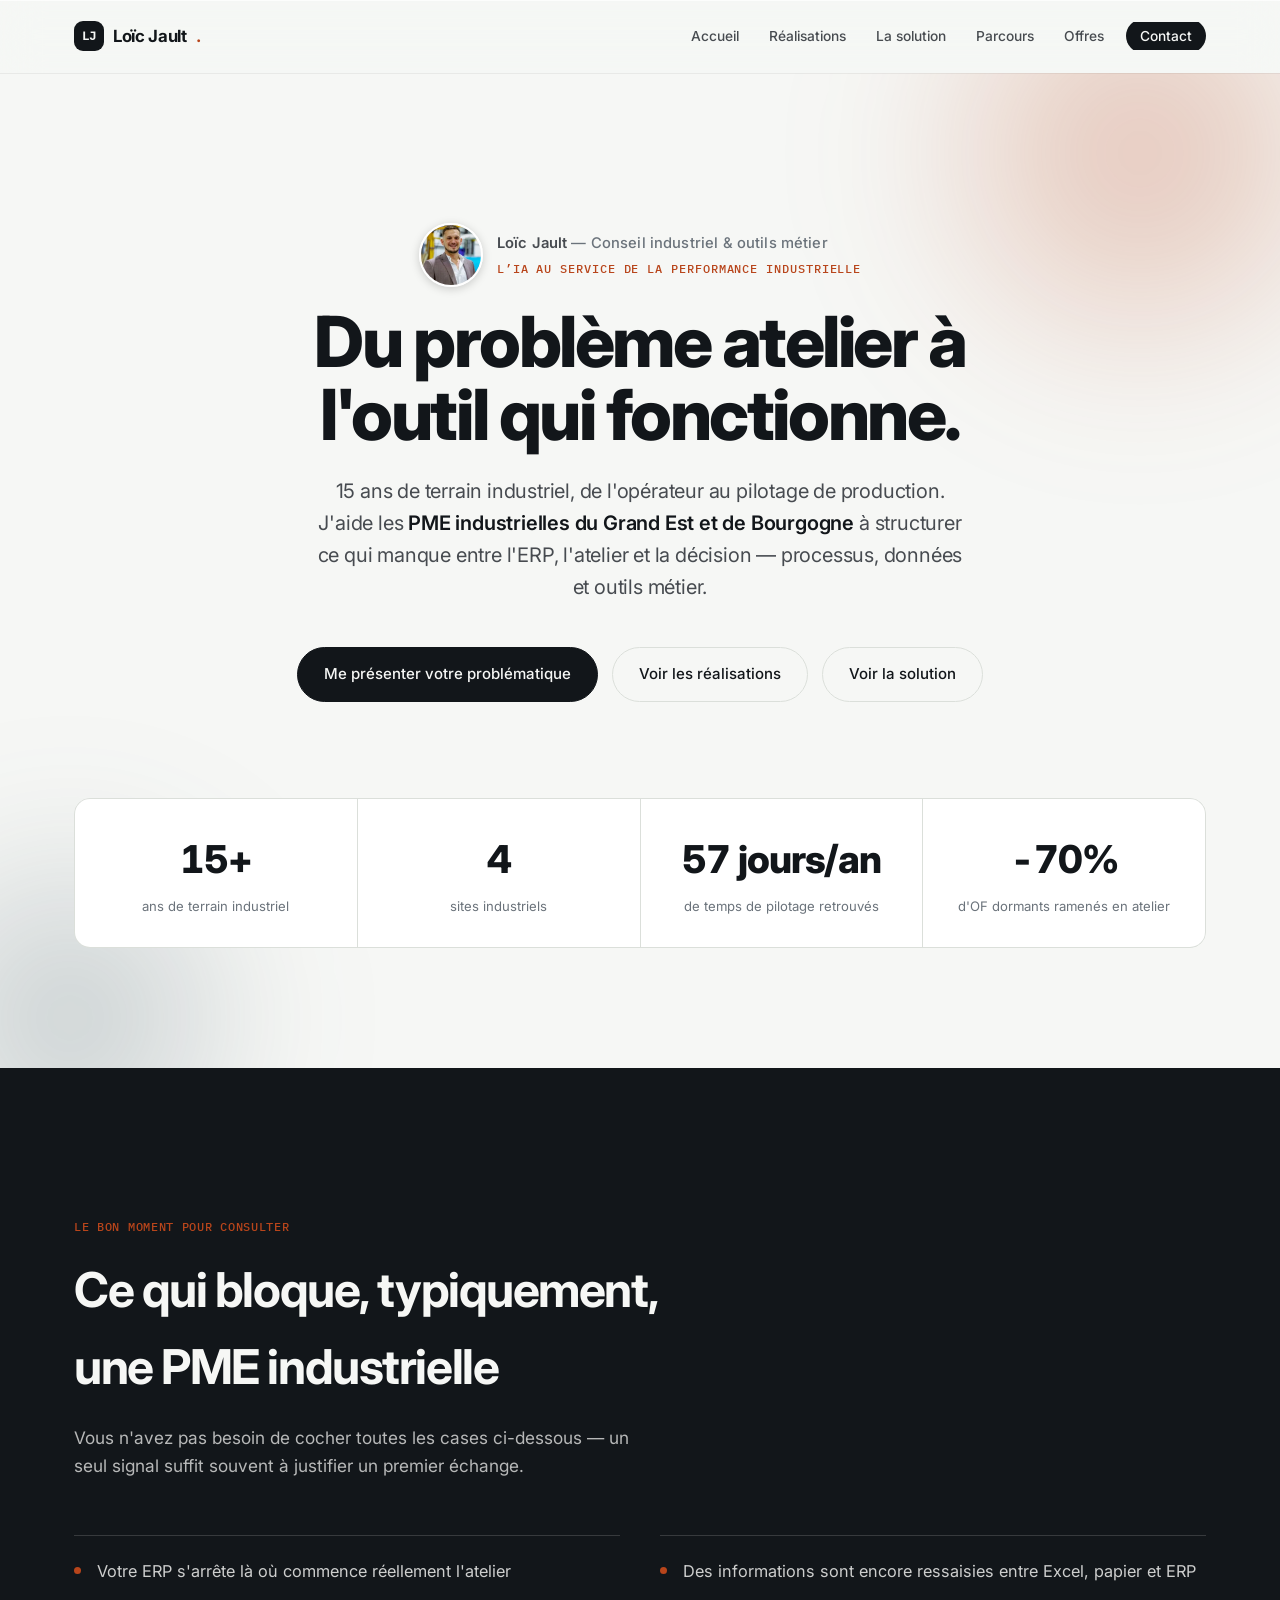
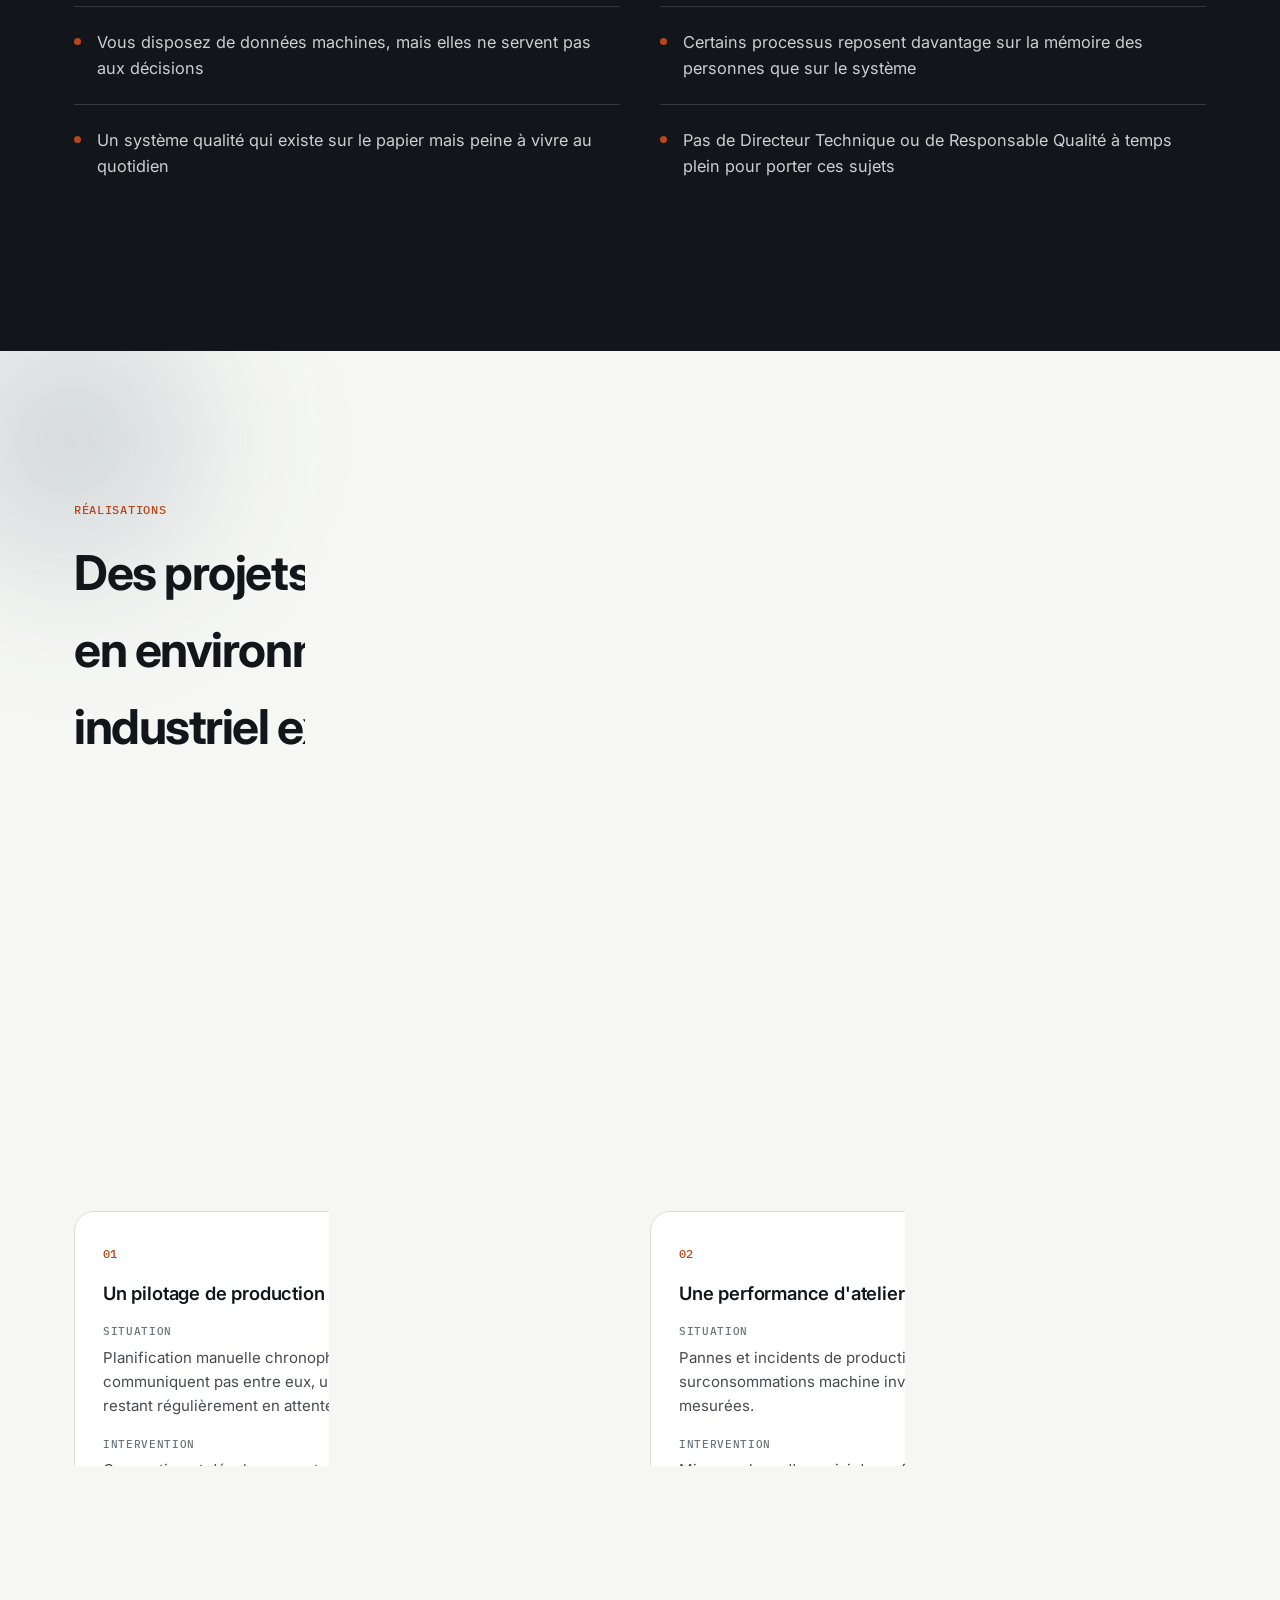
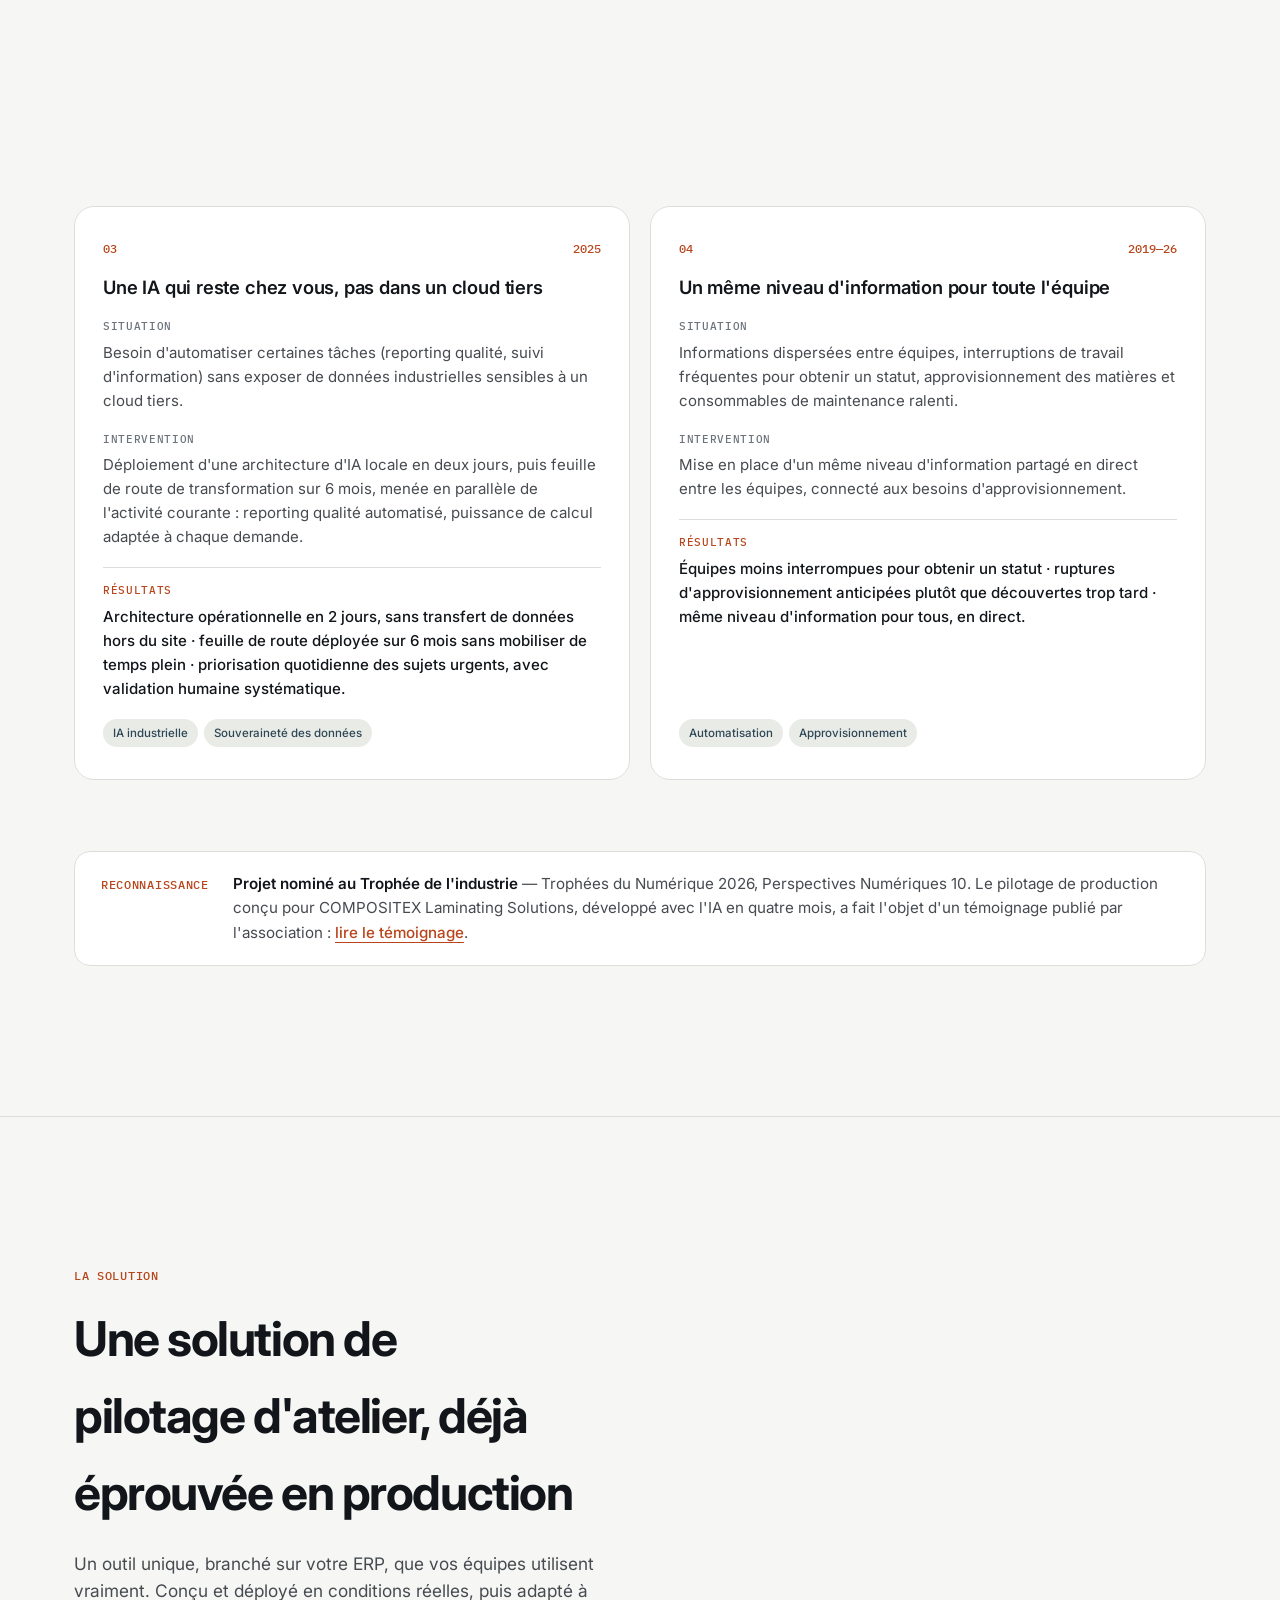
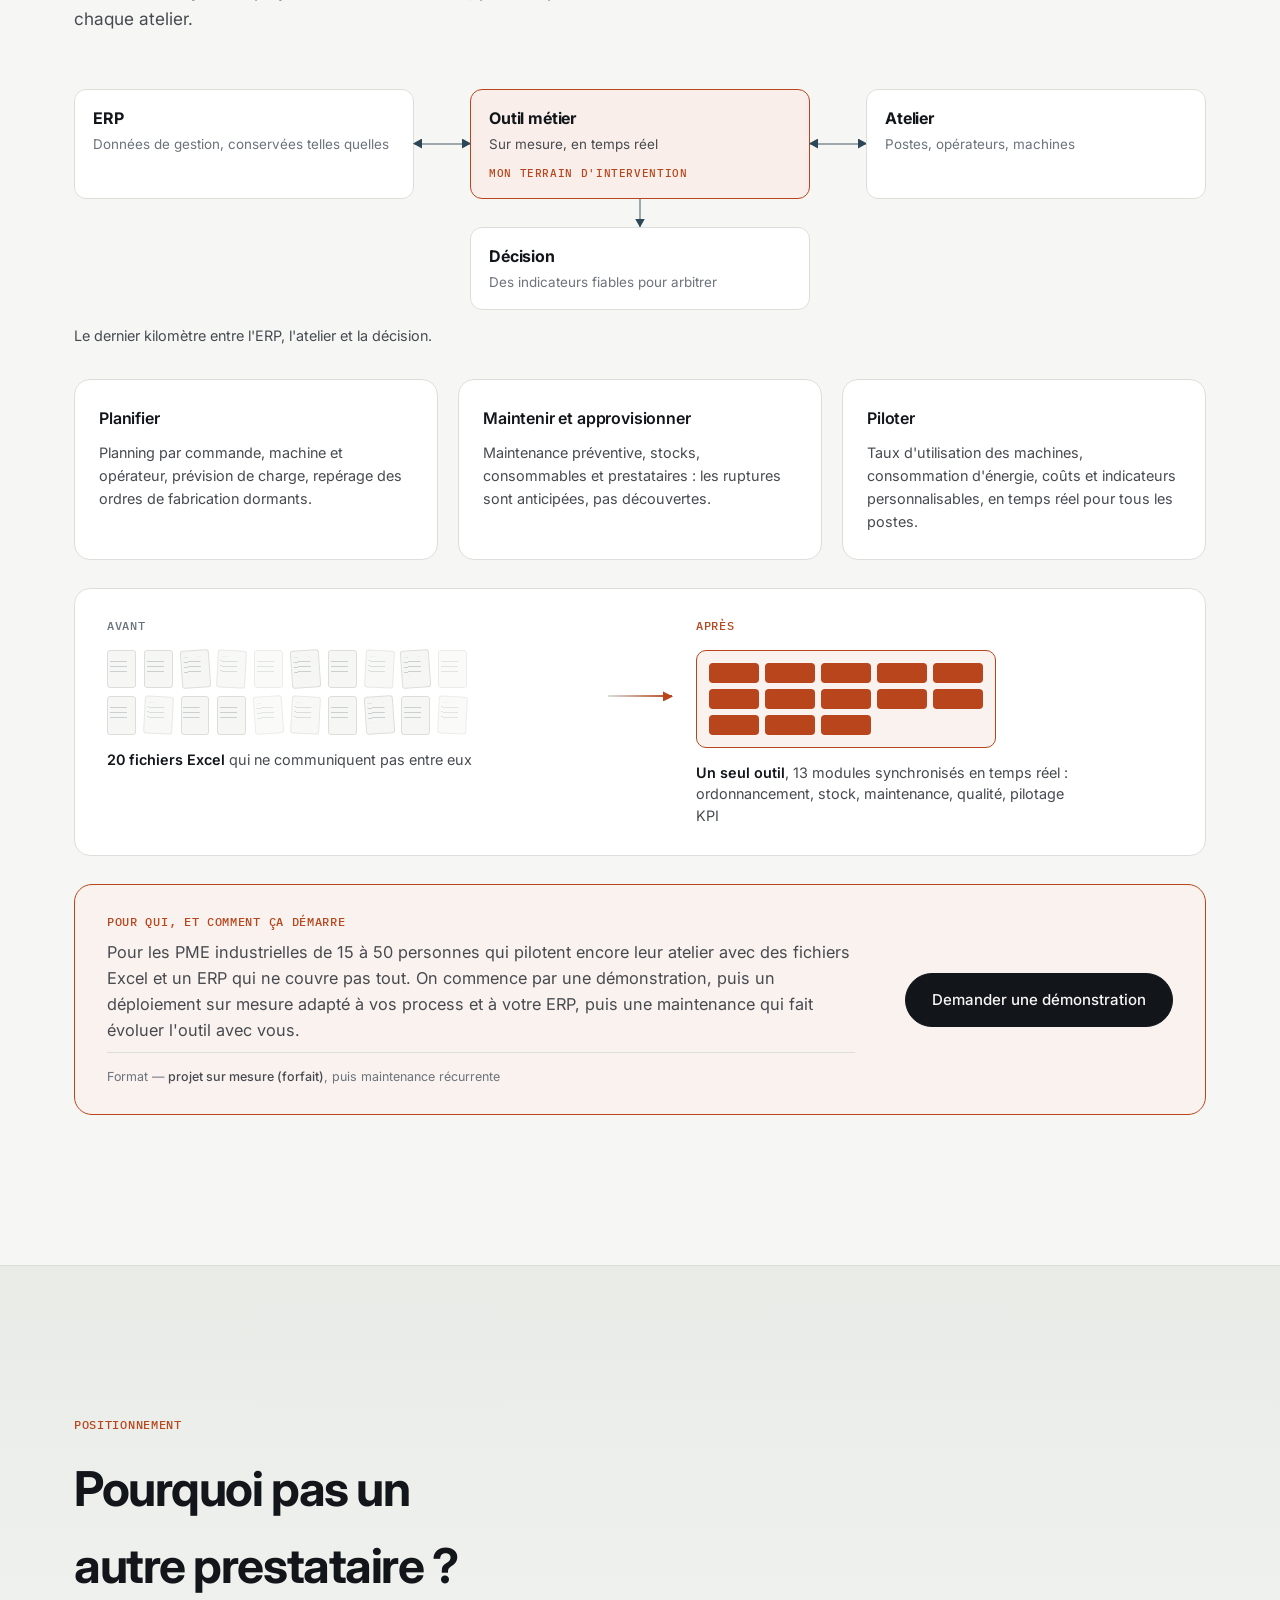
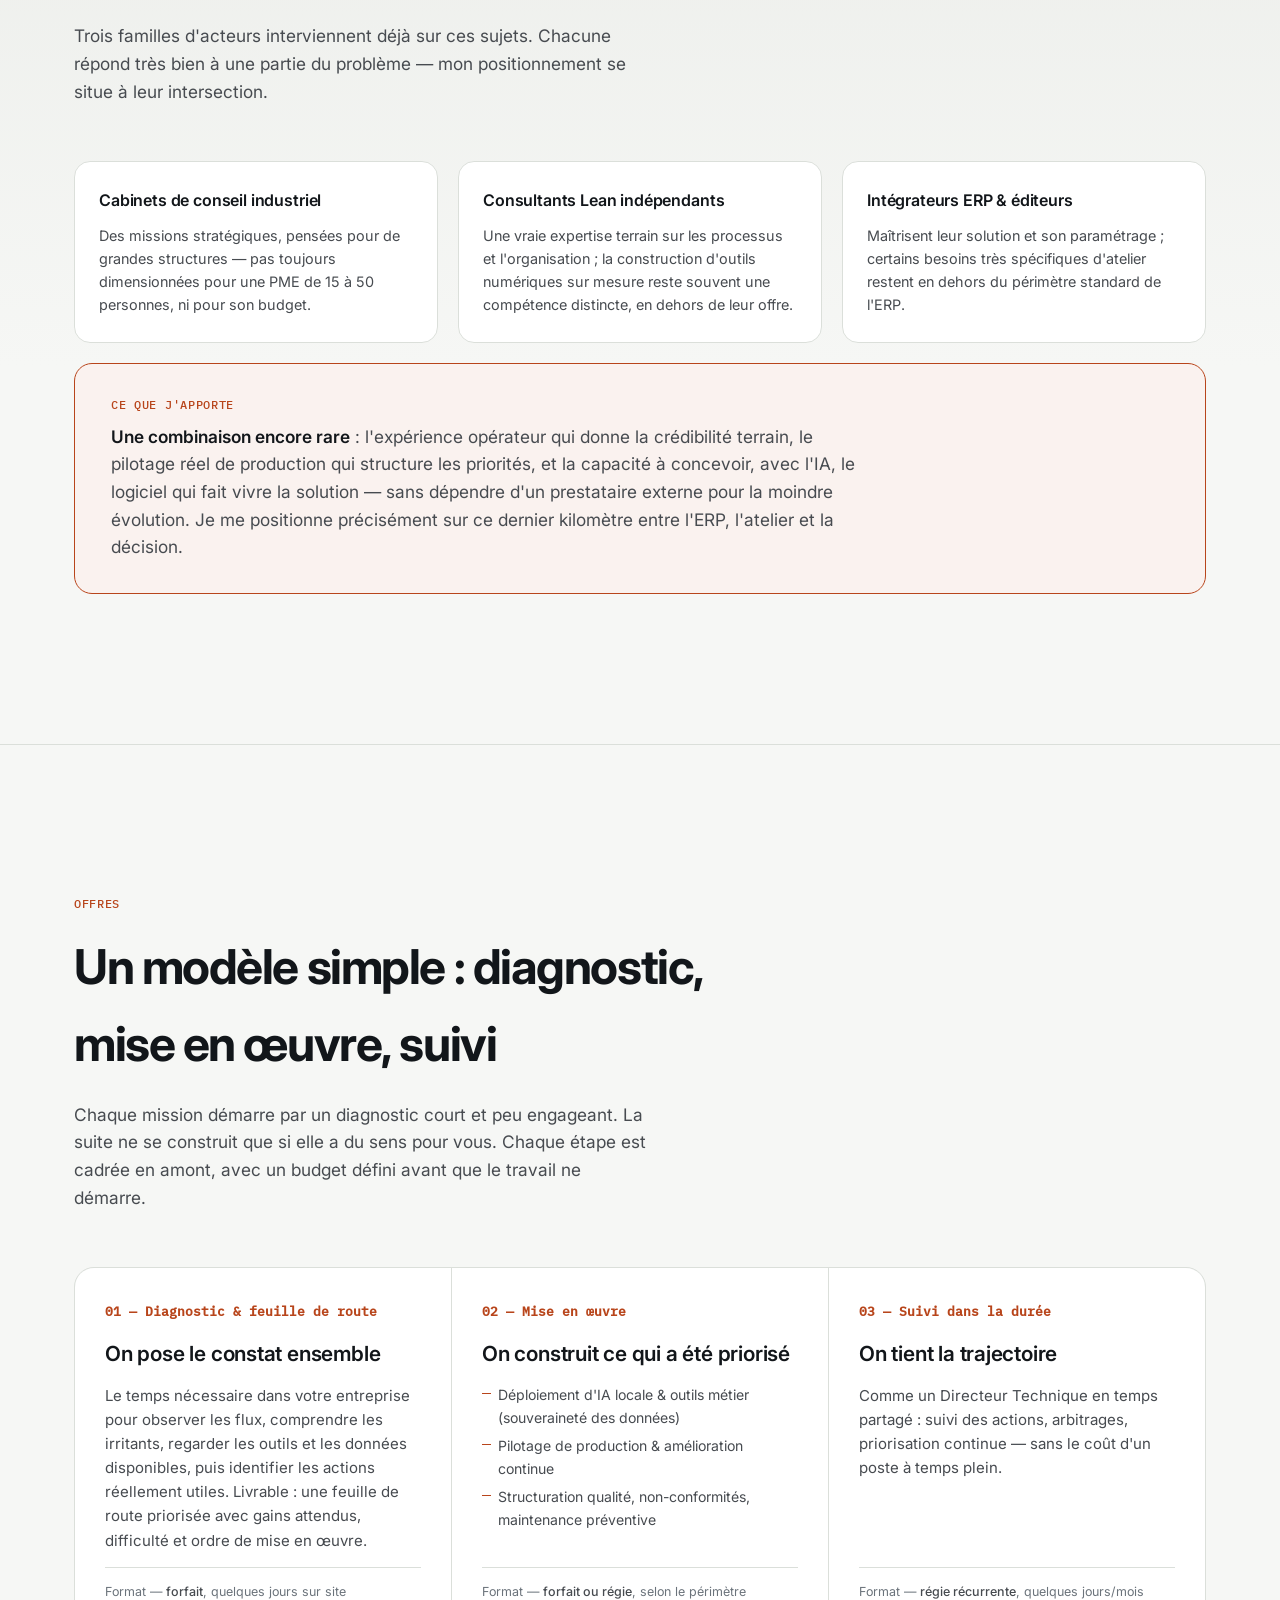
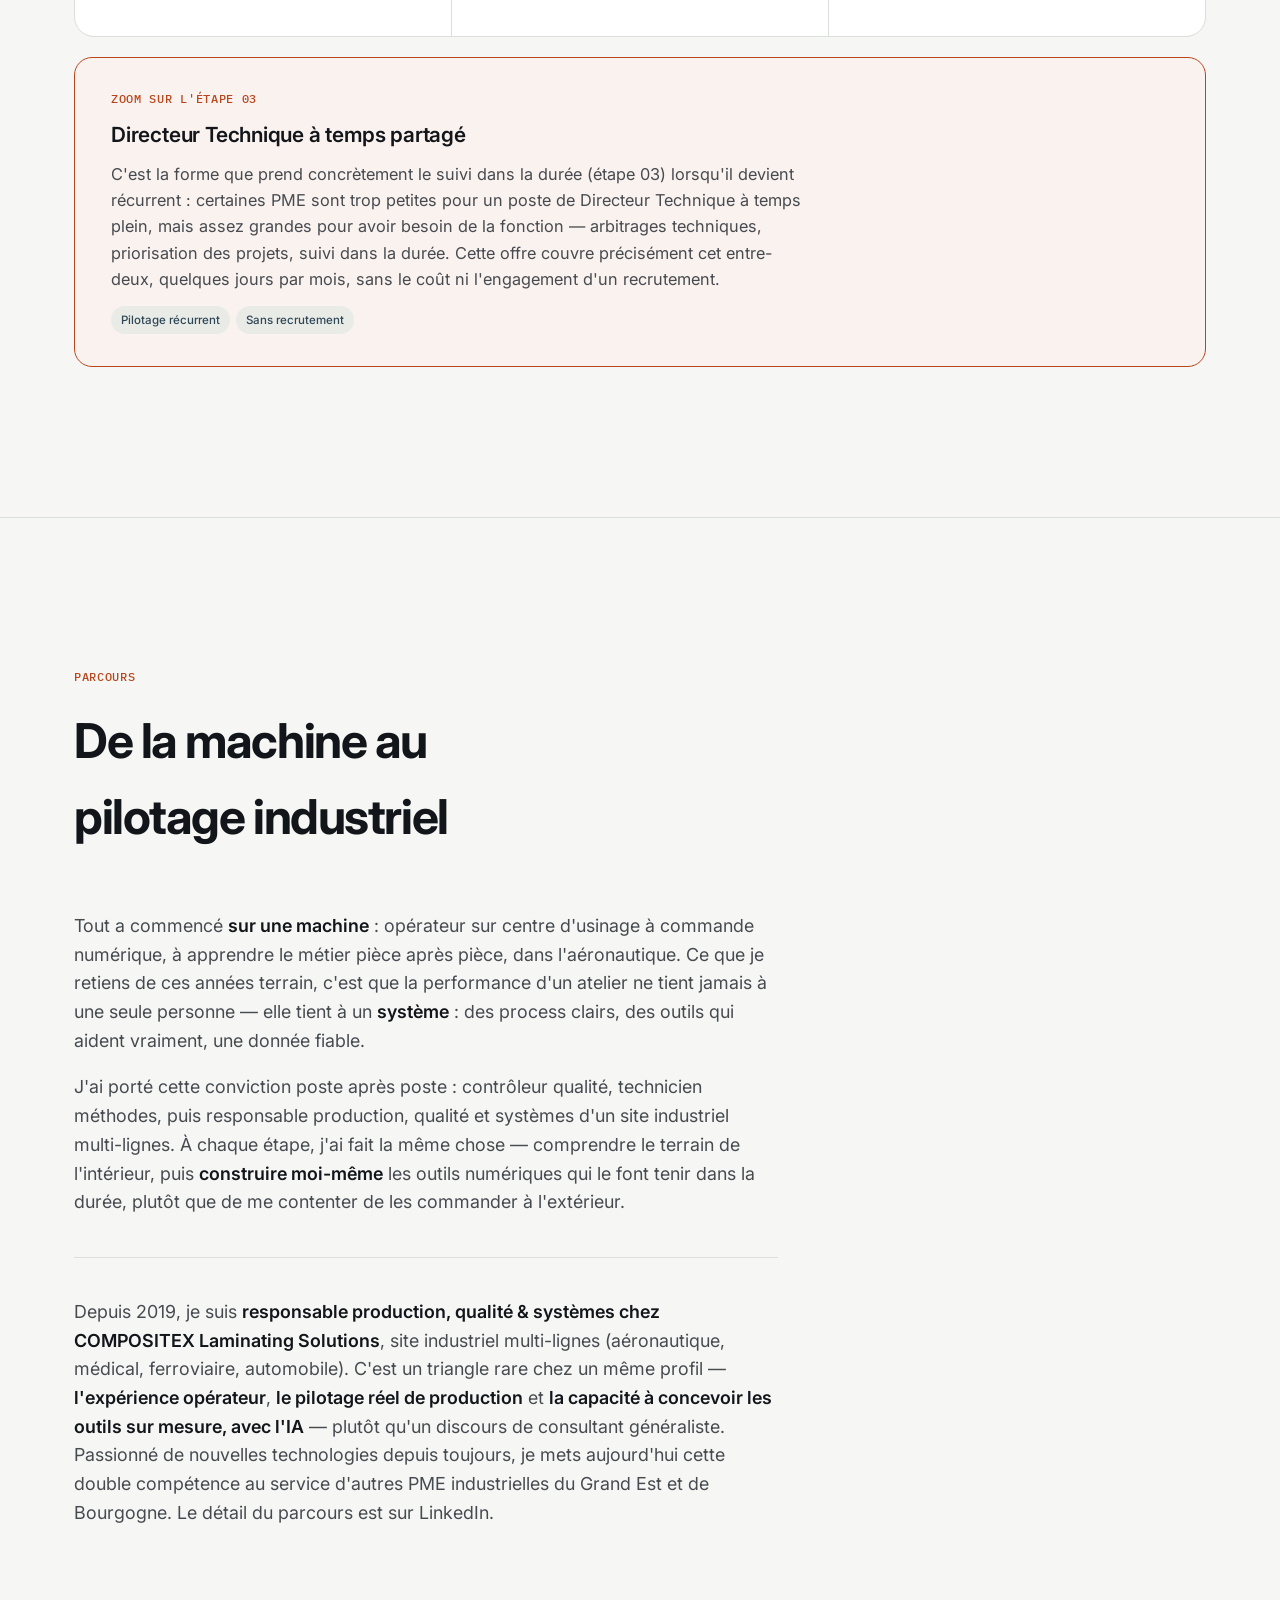
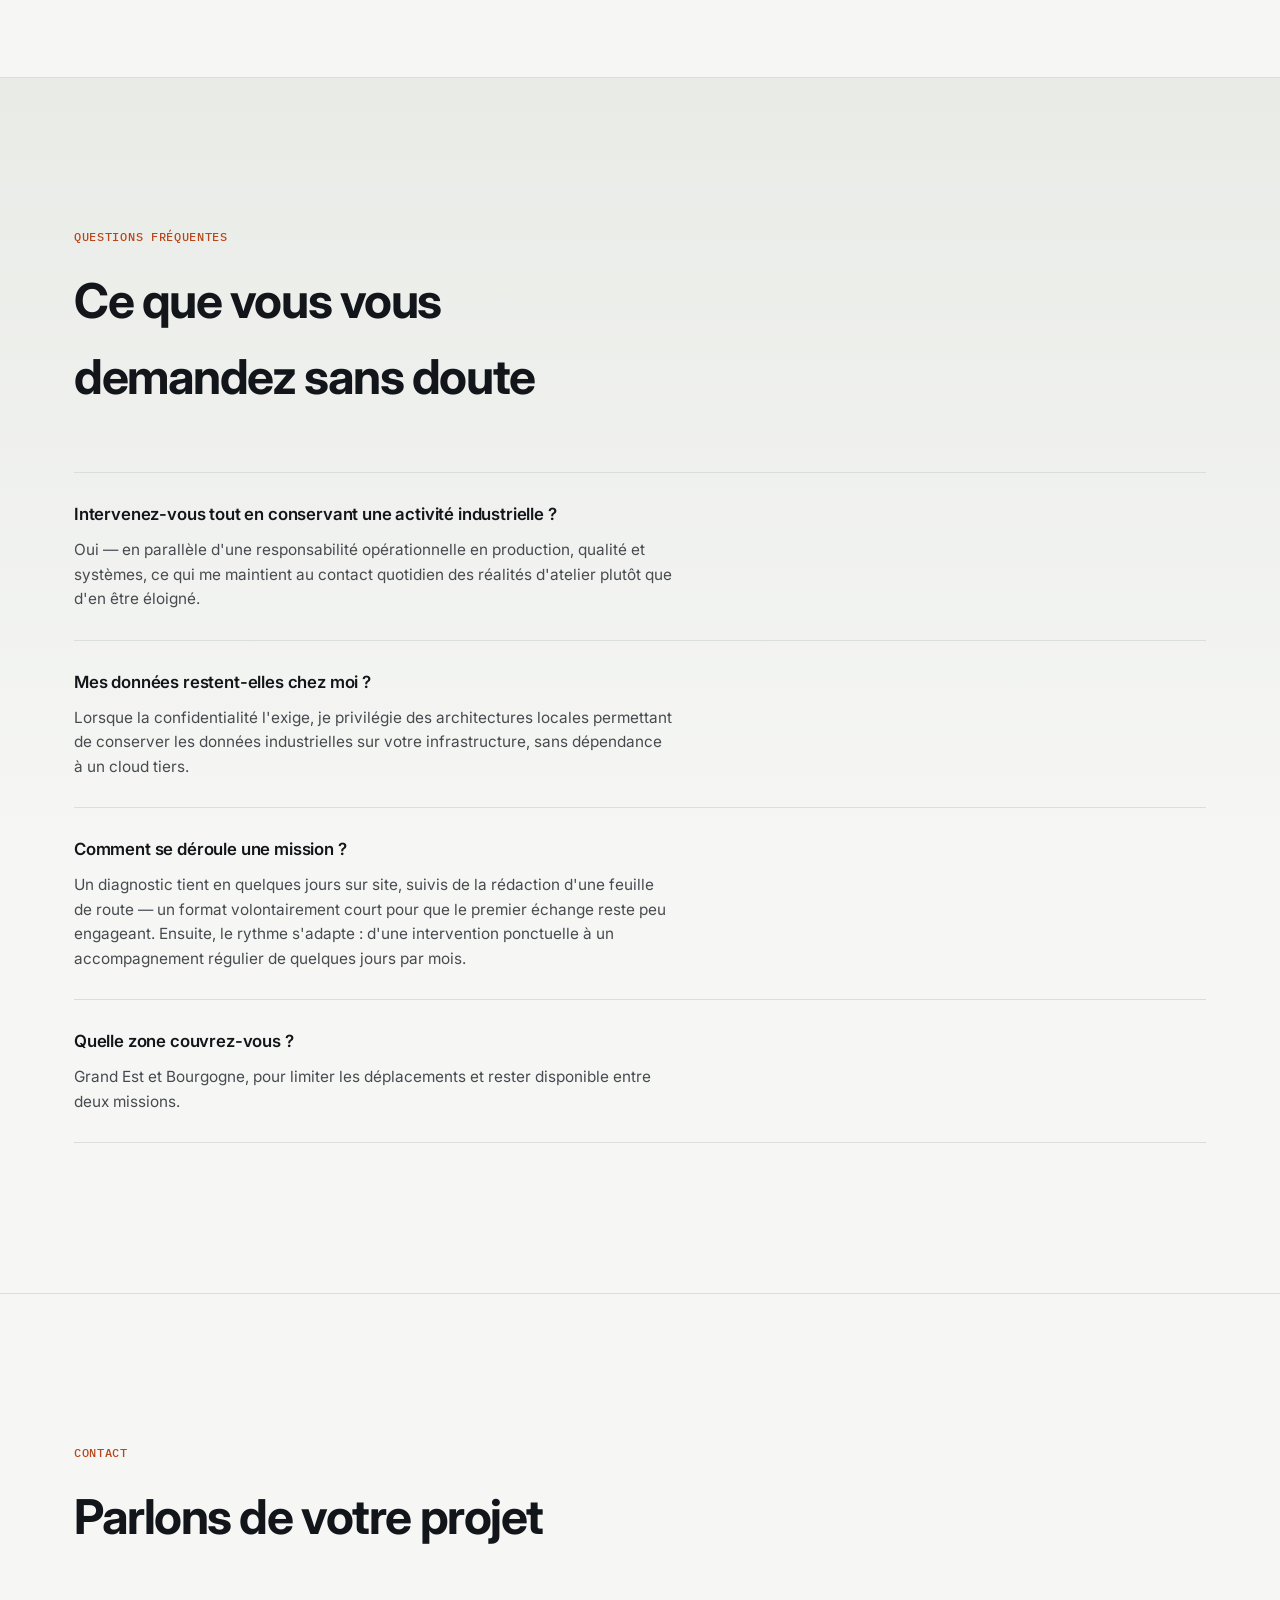
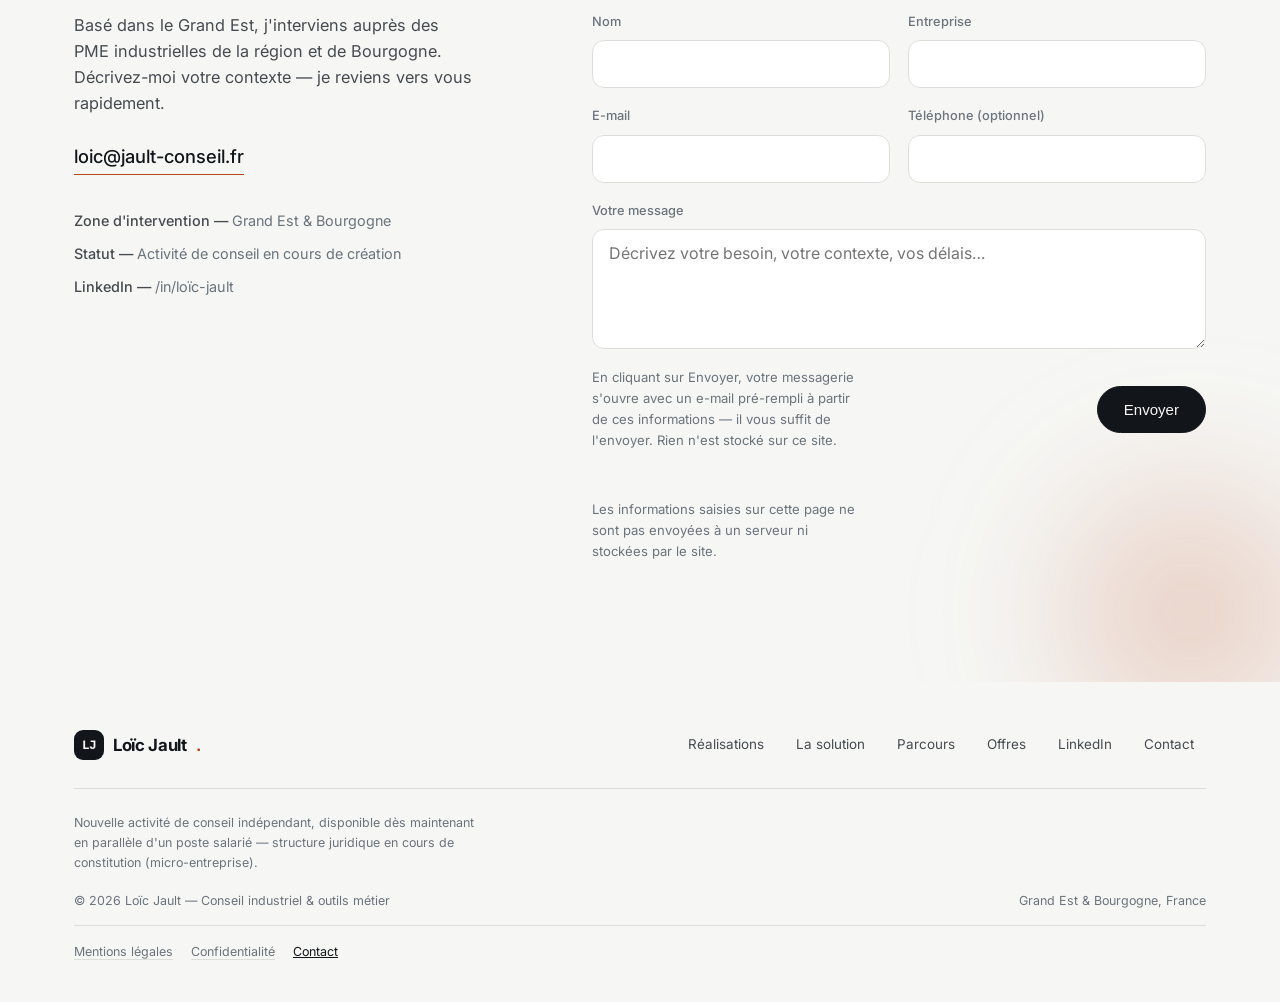
==== commit 24252e6a: "Ajoute la section 'La solution' (pilotage d'atelier) avec lien de navigation, bouton hero et appel à" ====
--- a/index.html
+++ b/index.html
@@ -108,6 +108,7 @@
       <ul class="navlinks" id="navlinks">
         <li><a href="#accueil">Accueil</a></li>
         <li><a href="#realisations">Réalisations</a></li>
+        <li><a href="#solution">La solution</a></li>
         <li><a href="#parcours">Parcours</a></li>
         <li><a href="#services">Offres</a></li>
         <li><a href="#contact" class="nav-cta">Contact</a></li>
@@ -132,6 +133,7 @@
       <div class="hero-cta reveal">
         <a class="btn btn-primary" href="#contact">Me présenter votre problématique</a>
         <a class="btn btn-ghost" href="#realisations">Voir les réalisations</a>
+        <a class="btn btn-ghost" href="#solution">Voir la solution</a>
       </div>
 
       <div class="hero-stats reveal">
@@ -202,6 +204,123 @@
         </div>
       </div>
 
+      <div class="grid-cards">
+        <article class="card reveal">
+          <div class="card-ref"><span>01</span><span>2025—26</span></div>
+          <h3>Un pilotage de production fiabilisé</h3>
+          <div class="case-block">
+            <span class="case-label">Situation</span>
+            <p>Planification manuelle chronophage, 20 fichiers Excel qui ne communiquent pas entre eux, une dizaine d'ordres de fabrication restant régulièrement en attente dans l'atelier.</p>
+          </div>
+          <div class="case-block">
+            <span class="case-label">Intervention</span>
+            <p>Conception et développement d'une plateforme de pilotage complète — 13 modules interconnectés, temps réel entre tous les postes — interfacée avec le système existant plutôt que remplacé.</p>
+          </div>
+          <div class="case-block case-result">
+            <span class="case-label">Résultats</span>
+            <p>OF dormants réduits de 70 % (d'une dizaine à moins de trois) · planification hebdomadaire ramenée de 10-12 h à 2-3 h, soit près de 57 jours de temps de pilotage retrouvés par an · projet nominé au Trophée de l'industrie.</p>
+          </div>
+          <div class="card-tags"><span class="tag">App métier</span><span class="tag">Production</span></div>
+        </article>
+        <article class="card reveal">
+          <div class="card-ref"><span>02</span><span>2020—24</span></div>
+          <h3>Une performance d'atelier enfin mesurée et pilotée</h3>
+          <div class="case-block">
+            <span class="case-label">Situation</span>
+            <p>Pannes et incidents de production détectés tardivement, surconsommations machine invisibles, nuisances sonores jamais mesurées.</p>
+          </div>
+          <div class="case-block">
+            <span class="case-label">Intervention</span>
+            <p>Mise en place d'un suivi de performance en direct : détection précoce des pannes, analyse des consommations machine, mesure du bruit en atelier. Une turbine identifiée en surconsommation continue a été basculée en pilotage automatique, puis remplacée.</p>
+          </div>
+          <div class="case-block case-result">
+            <span class="case-label">Résultats</span>
+            <p>&#8776;3 600 kWh/an économisés grâce à la correction d'une turbine en surconsommation continue · pannes repérées avant qu'elles n'arrêtent la ligne, plutôt que constatées après coup · conditions de travail améliorées grâce à un suivi objectif du bruit en atelier.</p>
+          </div>
+          <div class="card-tags"><span class="tag">Lean Manufacturing</span><span class="tag">Maintenance préventive</span></div>
+        </article>
+        <article class="card reveal">
+          <div class="card-ref"><span>03</span><span>2025</span></div>
+          <h3>Une IA qui reste chez vous, pas dans un cloud tiers</h3>
+          <div class="case-block">
+            <span class="case-label">Situation</span>
+            <p>Besoin d'automatiser certaines tâches (reporting qualité, suivi d'information) sans exposer de données industrielles sensibles à un cloud tiers.</p>
+          </div>
+          <div class="case-block">
+            <span class="case-label">Intervention</span>
+            <p>Déploiement d'une architecture d'IA locale en deux jours, puis feuille de route de transformation sur 6 mois, menée en parallèle de l'activité courante : reporting qualité automatisé, puissance de calcul adaptée à chaque demande.</p>
+          </div>
+          <div class="case-block case-result">
+            <span class="case-label">Résultats</span>
+            <p>Architecture opérationnelle en 2 jours, sans transfert de données hors du site · feuille de route déployée sur 6 mois sans mobiliser de temps plein · priorisation quotidienne des sujets urgents, avec validation humaine systématique.</p>
+          </div>
+          <div class="card-tags"><span class="tag">IA industrielle</span><span class="tag">Souveraineté des données</span></div>
+        </article>
+        <article class="card reveal">
+          <div class="card-ref"><span>04</span><span>2019—26</span></div>
+          <h3>Un même niveau d'information pour toute l'équipe</h3>
+          <div class="case-block">
+            <span class="case-label">Situation</span>
+            <p>Informations dispersées entre équipes, interruptions de travail fréquentes pour obtenir un statut, approvisionnement des matières et consommables de maintenance ralenti.</p>
+          </div>
+          <div class="case-block">
+            <span class="case-label">Intervention</span>
+            <p>Mise en place d'un même niveau d'information partagé en direct entre les équipes, connecté aux besoins d'approvisionnement.</p>
+          </div>
+          <div class="case-block case-result">
+            <span class="case-label">Résultats</span>
+            <p>Équipes moins interrompues pour obtenir un statut · ruptures d'approvisionnement anticipées plutôt que découvertes trop tard · même niveau d'information pour tous, en direct.</p>
+          </div>
+          <div class="card-tags"><span class="tag">Automatisation</span><span class="tag">Approvisionnement</span></div>
+        </article>
+      </div>
+      <p class="portfolio-note reveal">Réalisations conduites dans une PME industrielle de 18 personnes, Grand Est.</p>
+      <div class="recognition reveal">
+        <div class="recognition-label">Reconnaissance</div>
+        <p class="recognition-text"><strong>Projet nominé au Trophée de l'industrie</strong> — Trophées du Numérique 2026, Perspectives Numériques 10. Le pilotage de production conçu pour COMPOSITEX Laminating Solutions, développé avec l'IA en quatre mois, a fait l'objet d'un témoignage publié par l'association : <a class="link-draw" href="https://perspectives-numeriques.org/compositex-ia-pme/" target="_blank" rel="noopener">lire le témoignage</a>.</p>
+      </div>
+    </div>
+  </section>
+
+  <section id="solution">
+    <div class="wrap">
+      <div class="section-head reveal">
+        <div class="eyebrow">La solution</div>
+        <h2>Une solution de pilotage d'atelier, déjà éprouvée en production</h2>
+        <p class="lede">Un outil unique, branché sur votre ERP, que vos équipes utilisent vraiment. Conçu et déployé en conditions réelles, puis adapté à chaque atelier.</p>
+      </div>
+
+      <div class="solution-flow reveal">
+  <figure class="flow-map">
+    <div class="fm-grid">
+      <div class="fm-node"><span class="fm-k">ERP</span><span class="fm-d">Données de gestion, conservées telles quelles</span></div>
+      <div class="fm-link" aria-hidden="true"></div>
+      <div class="fm-node fm-tool"><span class="fm-k">Outil métier</span><span class="fm-d">Sur mesure, en temps réel</span><span class="fm-flag">Mon terrain d'intervention</span></div>
+      <div class="fm-link" aria-hidden="true"></div>
+      <div class="fm-node"><span class="fm-k">Atelier</span><span class="fm-d">Postes, opérateurs, machines</span></div>
+      <div class="fm-down" aria-hidden="true"></div>
+      <div class="fm-node fm-decision"><span class="fm-k">Décision</span><span class="fm-d">Des indicateurs fiables pour arbitrer</span></div>
+    </div>
+    <figcaption>Le dernier kilomètre entre l'ERP, l'atelier et la décision.</figcaption>
+  </figure>
+      </div>
+
+      <div class="compare-grid">
+        <div class="compare-card reveal">
+          <h3>Planifier</h3>
+          <p>Planning par commande, machine et opérateur, prévision de charge, repérage des ordres de fabrication dormants.</p>
+        </div>
+        <div class="compare-card reveal">
+          <h3>Maintenir et approvisionner</h3>
+          <p>Maintenance préventive, stocks, consommables et prestataires : les ruptures sont anticipées, pas découvertes.</p>
+        </div>
+        <div class="compare-card reveal">
+          <h3>Piloter</h3>
+          <p>Taux d'utilisation des machines, consommation d'énergie, coûts et indicateurs personnalisables, en temps réel pour tous les postes.</p>
+        </div>
+      </div>
+
+      <div class="solution-proof">
       <figure class="excel-map reveal">
         <div class="em-side em-before">
           <div class="em-tag">Avant</div>
@@ -215,81 +334,15 @@
           <p class="em-cap"><strong>Un seul outil</strong>, 13 modules synchronisés en temps réel : ordonnancement, stock, maintenance, qualité, pilotage KPI</p>
         </div>
       </figure>
-
-      <div class="grid-cards">
-        <article class="card reveal">
-          <div class="card-ref"><span>01</span><span>2025—26</span></div>
-          <h3>Un pilotage de production fiabilisé</h3>
-          <div class="case-block">
-            <span class="case-label">Situation</span>
-            <p>Planification manuelle chronophage, 20 fichiers Excel qui ne communiquent pas entre eux, une dizaine d'ordres de fabrication restant régulièrement en attente dans l'atelier.</p>
-          </div>
-          <div class="case-block">
-            <span class="case-label">Intervention</span>
-            <p>Conception et développement d'une plateforme de pilotage complète — 13 modules interconnectés, temps réel entre tous les postes — interfacée avec le système existant plutôt que remplacé.</p>
-          </div>
-          <div class="case-block case-result">
-            <span class="case-label">Résultats</span>
-            <p>OF dormants réduits de 70 % (d'une dizaine à moins de trois) · planification hebdomadaire ramenée de 10-12 h à 2-3 h, soit près de 57 jours de temps de pilotage retrouvés par an · projet nominé au Trophée de l'industrie.</p>
-          </div>
-          <div class="card-tags"><span class="tag">App métier</span><span class="tag">Production</span></div>
-        </article>
-        <article class="card reveal">
-          <div class="card-ref"><span>02</span><span>2020—24</span></div>
-          <h3>Une performance d'atelier enfin mesurée et pilotée</h3>
-          <div class="case-block">
-            <span class="case-label">Situation</span>
-            <p>Pannes et incidents de production détectés tardivement, surconsommations machine invisibles, nuisances sonores jamais mesurées.</p>
-          </div>
-          <div class="case-block">
-            <span class="case-label">Intervention</span>
-            <p>Mise en place d'un suivi de performance en direct : détection précoce des pannes, analyse des consommations machine, mesure du bruit en atelier. Une turbine identifiée en surconsommation continue a été basculée en pilotage automatique, puis remplacée.</p>
-          </div>
-          <div class="case-block case-result">
-            <span class="case-label">Résultats</span>
-            <p>&#8776;3 600 kWh/an économisés grâce à la correction d'une turbine en surconsommation continue · pannes repérées avant qu'elles n'arrêtent la ligne, plutôt que constatées après coup · conditions de travail améliorées grâce à un suivi objectif du bruit en atelier.</p>
-          </div>
-          <div class="card-tags"><span class="tag">Lean Manufacturing</span><span class="tag">Maintenance préventive</span></div>
-        </article>
-        <article class="card reveal">
-          <div class="card-ref"><span>03</span><span>2025</span></div>
-          <h3>Une IA qui reste chez vous, pas dans un cloud tiers</h3>
-          <div class="case-block">
-            <span class="case-label">Situation</span>
-            <p>Besoin d'automatiser certaines tâches (reporting qualité, suivi d'information) sans exposer de données industrielles sensibles à un cloud tiers.</p>
-          </div>
-          <div class="case-block">
-            <span class="case-label">Intervention</span>
-            <p>Déploiement d'une architecture d'IA locale en deux jours, puis feuille de route de transformation sur 6 mois, menée en parallèle de l'activité courante : reporting qualité automatisé, puissance de calcul adaptée à chaque demande.</p>
-          </div>
-          <div class="case-block case-result">
-            <span class="case-label">Résultats</span>
-            <p>Architecture opérationnelle en 2 jours, sans transfert de données hors du site · feuille de route déployée sur 6 mois sans mobiliser de temps plein · priorisation quotidienne des sujets urgents, avec validation humaine systématique.</p>
-          </div>
-          <div class="card-tags"><span class="tag">IA industrielle</span><span class="tag">Souveraineté des données</span></div>
-        </article>
-        <article class="card reveal">
-          <div class="card-ref"><span>04</span><span>2019—26</span></div>
-          <h3>Un même niveau d'information pour toute l'équipe</h3>
-          <div class="case-block">
-            <span class="case-label">Situation</span>
-            <p>Informations dispersées entre équipes, interruptions de travail fréquentes pour obtenir un statut, approvisionnement des matières et consommables de maintenance ralenti.</p>
-          </div>
-          <div class="case-block">
-            <span class="case-label">Intervention</span>
-            <p>Mise en place d'un même niveau d'information partagé en direct entre les équipes, connecté aux besoins d'approvisionnement.</p>
-          </div>
-          <div class="case-block case-result">
-            <span class="case-label">Résultats</span>
-            <p>Équipes moins interrompues pour obtenir un statut · ruptures d'approvisionnement anticipées plutôt que découvertes trop tard · même niveau d'information pour tous, en direct.</p>
-          </div>
-          <div class="card-tags"><span class="tag">Automatisation</span><span class="tag">Approvisionnement</span></div>
-        </article>
-      </div>
-      <p class="portfolio-note reveal">Réalisations conduites dans une PME industrielle de 18 personnes, Grand Est.</p>
-      <div class="recognition reveal">
-        <div class="recognition-label">Reconnaissance</div>
-        <p class="recognition-text"><strong>Projet nominé au Trophée de l'industrie</strong> — Trophées du Numérique 2026, Perspectives Numériques 10. Le pilotage de production conçu pour COMPOSITEX Laminating Solutions, développé avec l'IA en quatre mois, a fait l'objet d'un témoignage publié par l'association : <a class="link-draw" href="https://perspectives-numeriques.org/compositex-ia-pme/" target="_blank" rel="noopener">lire le témoignage</a>.</p>
+      </div>
+
+      <div class="solution-start reveal">
+        <div class="solution-start-text">
+          <div class="eyebrow">Pour qui, et comment ça démarre</div>
+          <p>Pour les PME industrielles de 15 à 50 personnes qui pilotent encore leur atelier avec des fichiers Excel et un ERP qui ne couvre pas tout. On commence par une démonstration, puis un déploiement sur mesure adapté à vos process et à votre ERP, puis une maintenance qui fait évoluer l'outil avec vous.</p>
+          <div class="step-format">Format — <strong>projet sur mesure (forfait)</strong>, puis maintenance récurrente</div>
+        </div>
+        <a class="btn btn-primary" href="#contact">Demander une démonstration</a>
       </div>
     </div>
   </section>
@@ -319,19 +372,7 @@
 
       <div class="compare-you reveal">
         <div class="eyebrow">Ce que j'apporte</div>
-        <p><strong>Une combinaison encore rare</strong> : l'expérience opérateur qui donne la crédibilité terrain, le pilotage réel de production qui structure les priorités, et la capacité à concevoir, avec l'IA, le logiciel qui fait vivre la solution — sans dépendre d'un prestataire externe pour la moindre évolution.</p>
-        <figure class="flow-map">
-          <div class="fm-grid">
-            <div class="fm-node"><span class="fm-k">ERP</span><span class="fm-d">Données de gestion, conservées telles quelles</span></div>
-            <div class="fm-link" aria-hidden="true"></div>
-            <div class="fm-node fm-tool"><span class="fm-k">Outil métier</span><span class="fm-d">Sur mesure, en temps réel</span><span class="fm-flag">Mon terrain d'intervention</span></div>
-            <div class="fm-link" aria-hidden="true"></div>
-            <div class="fm-node"><span class="fm-k">Atelier</span><span class="fm-d">Postes, opérateurs, machines</span></div>
-            <div class="fm-down" aria-hidden="true"></div>
-            <div class="fm-node fm-decision"><span class="fm-k">Décision</span><span class="fm-d">Des indicateurs fiables pour arbitrer</span></div>
-          </div>
-          <figcaption>Le dernier kilomètre entre l'ERP, l'atelier et la décision.</figcaption>
-        </figure>
+        <p><strong>Une combinaison encore rare</strong> : l'expérience opérateur qui donne la crédibilité terrain, le pilotage réel de production qui structure les priorités, et la capacité à concevoir, avec l'IA, le logiciel qui fait vivre la solution — sans dépendre d'un prestataire externe pour la moindre évolution. Je me positionne précisément sur ce dernier kilomètre entre l'ERP, l'atelier et la décision.</p>
       </div>
     </div>
   </section>
@@ -485,6 +526,7 @@
         <a class="brand" href="#accueil"><span class="mono-mark">LJ</span> Loïc Jault<span class="dot">.</span></a>
         <ul class="footer-links">
           <li><a href="#realisations">Réalisations</a></li>
+          <li><a href="#solution">La solution</a></li>
           <li><a href="#parcours">Parcours</a></li>
           <li><a href="#services">Offres</a></li>
           <li><a href="https://www.linkedin.com/in/loïc-jault-8935b6b1/" target="_blank" rel="noopener">LinkedIn</a></li>
--- a/styles.css
+++ b/styles.css
@@ -501,6 +501,24 @@
     .fm-down, .fm-decision{ grid-column:1; }
   }
 
+  /* Section « La solution » */
+  .solution-flow{ margin-bottom:32px; }
+  .solution-flow .flow-map{ margin:0; }
+  .solution-proof{ margin-top:28px; }
+  .solution-proof .excel-map{ margin:0; }
+  .solution-start{
+    margin-top:28px; padding:28px 32px; border:1px solid var(--accent); border-radius:18px;
+    background:color-mix(in srgb, var(--accent) 7%, var(--surface));
+    display:flex; align-items:center; justify-content:space-between; gap:28px;
+  }
+  .solution-start-text{ display:flex; flex-direction:column; gap:8px; max-width:68ch; }
+  .solution-start .eyebrow{ margin-bottom:0; }
+  .solution-start p{ margin:0; font-size:1.02rem; color:var(--ink-soft); }
+  .solution-start .btn{ flex-shrink:0; }
+  @media (max-width:780px){
+    .solution-start{ flex-direction:column; align-items:flex-start; padding:24px 22px; }
+  }
+
   .recognition{
     margin-top:20px; padding:20px 26px; background:var(--surface);
     border:1px solid var(--line); border-radius:16px;
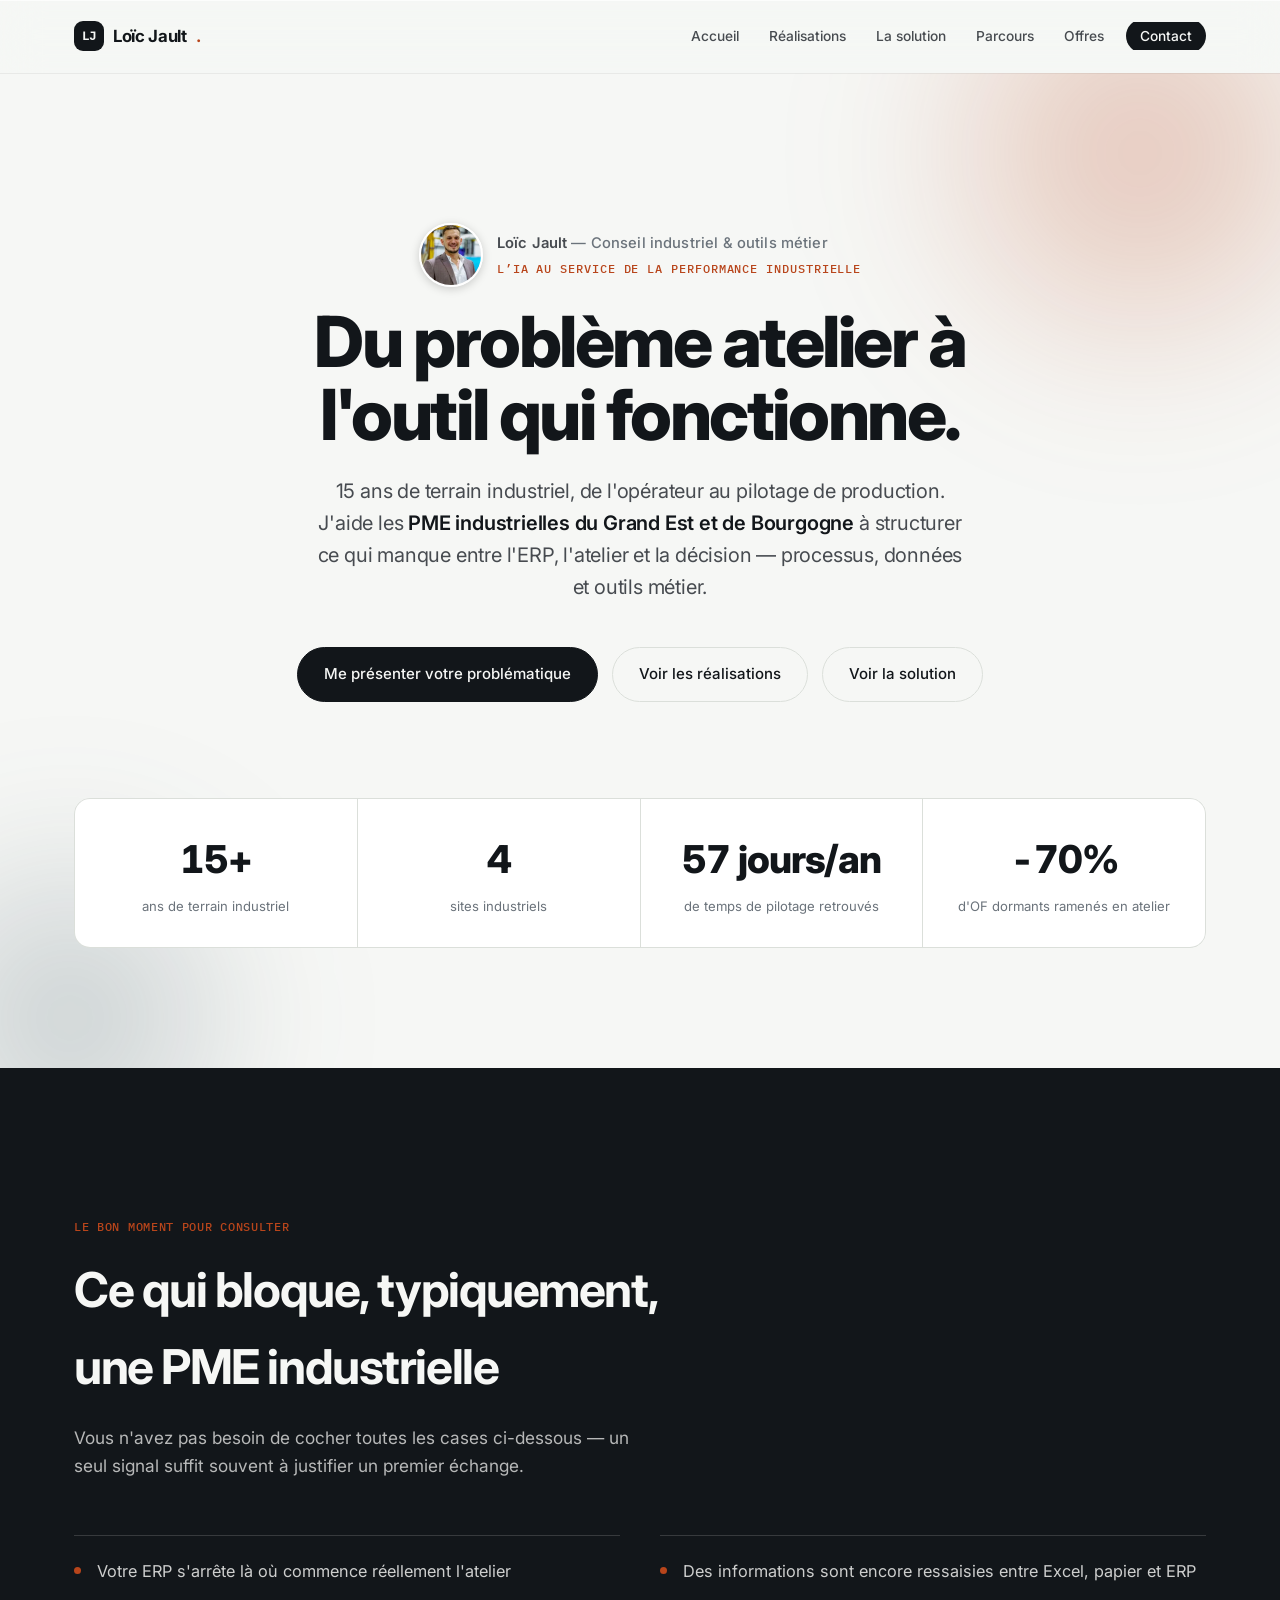
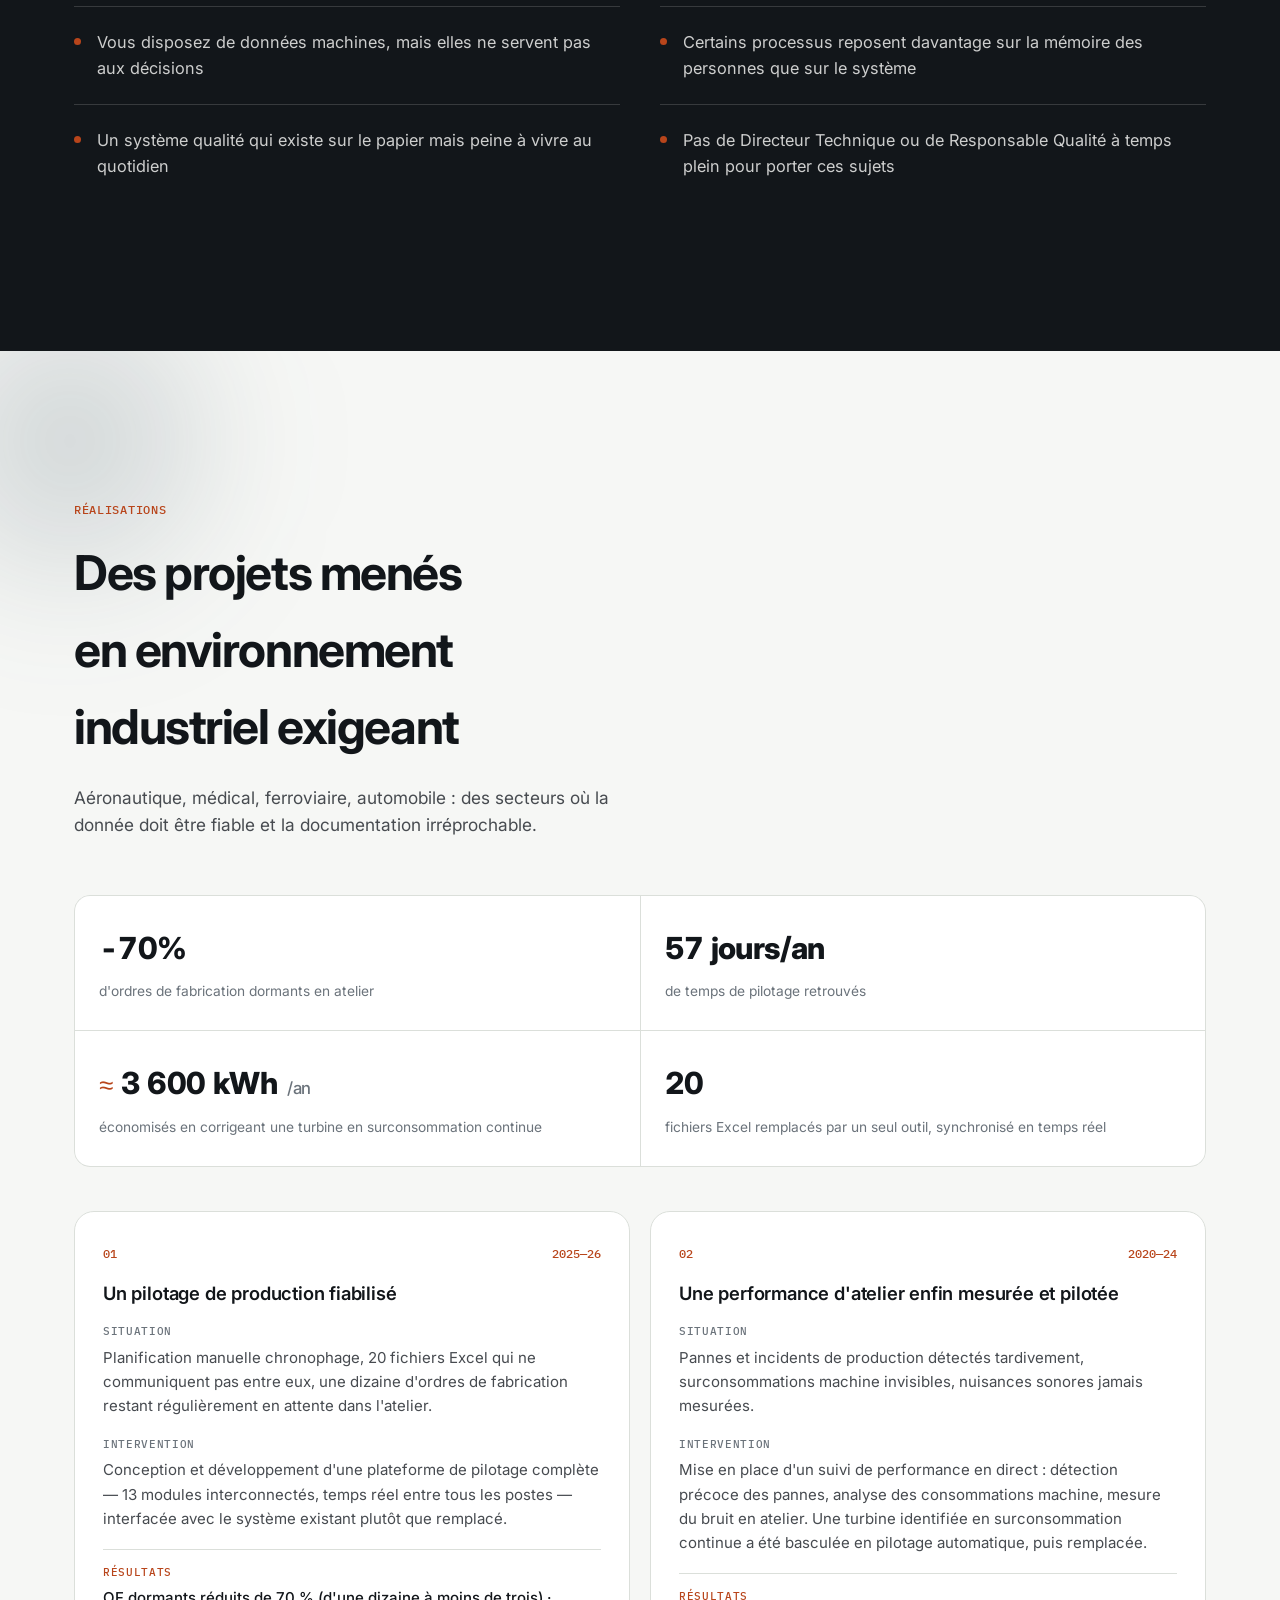
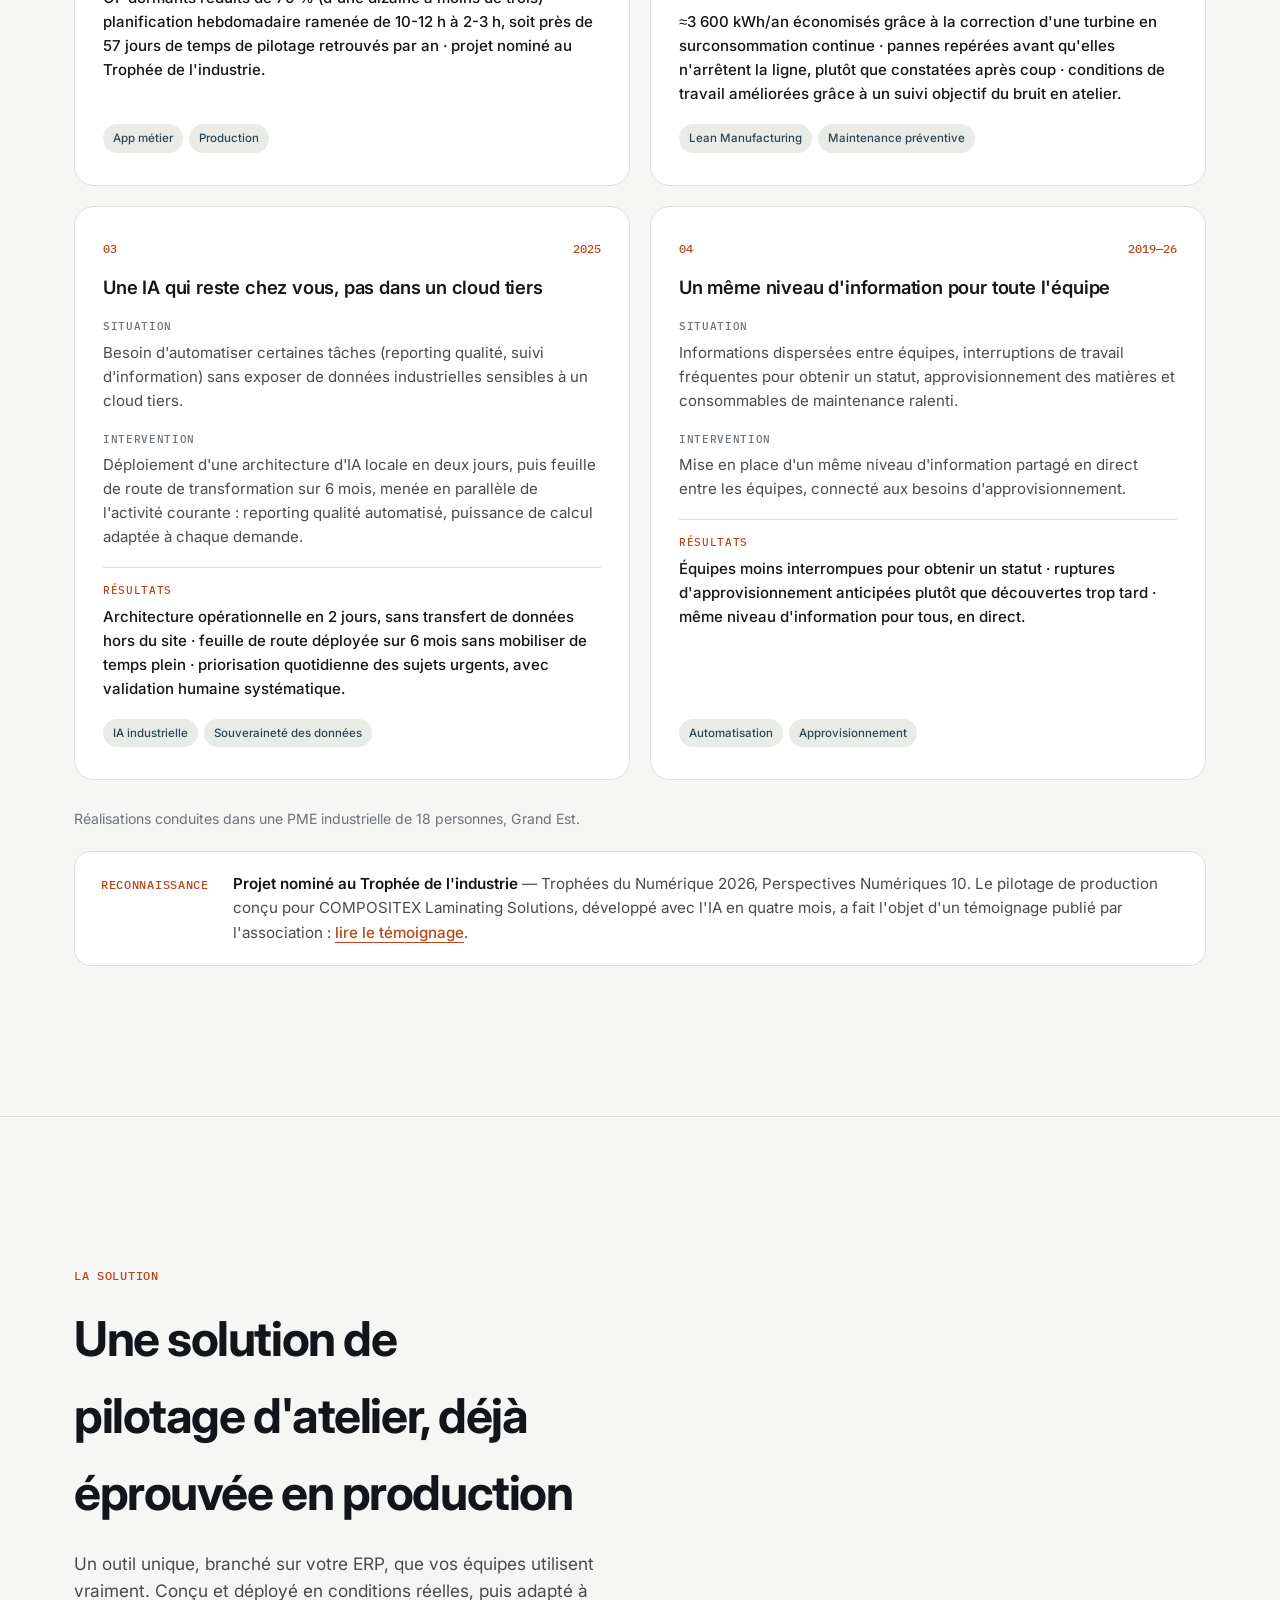
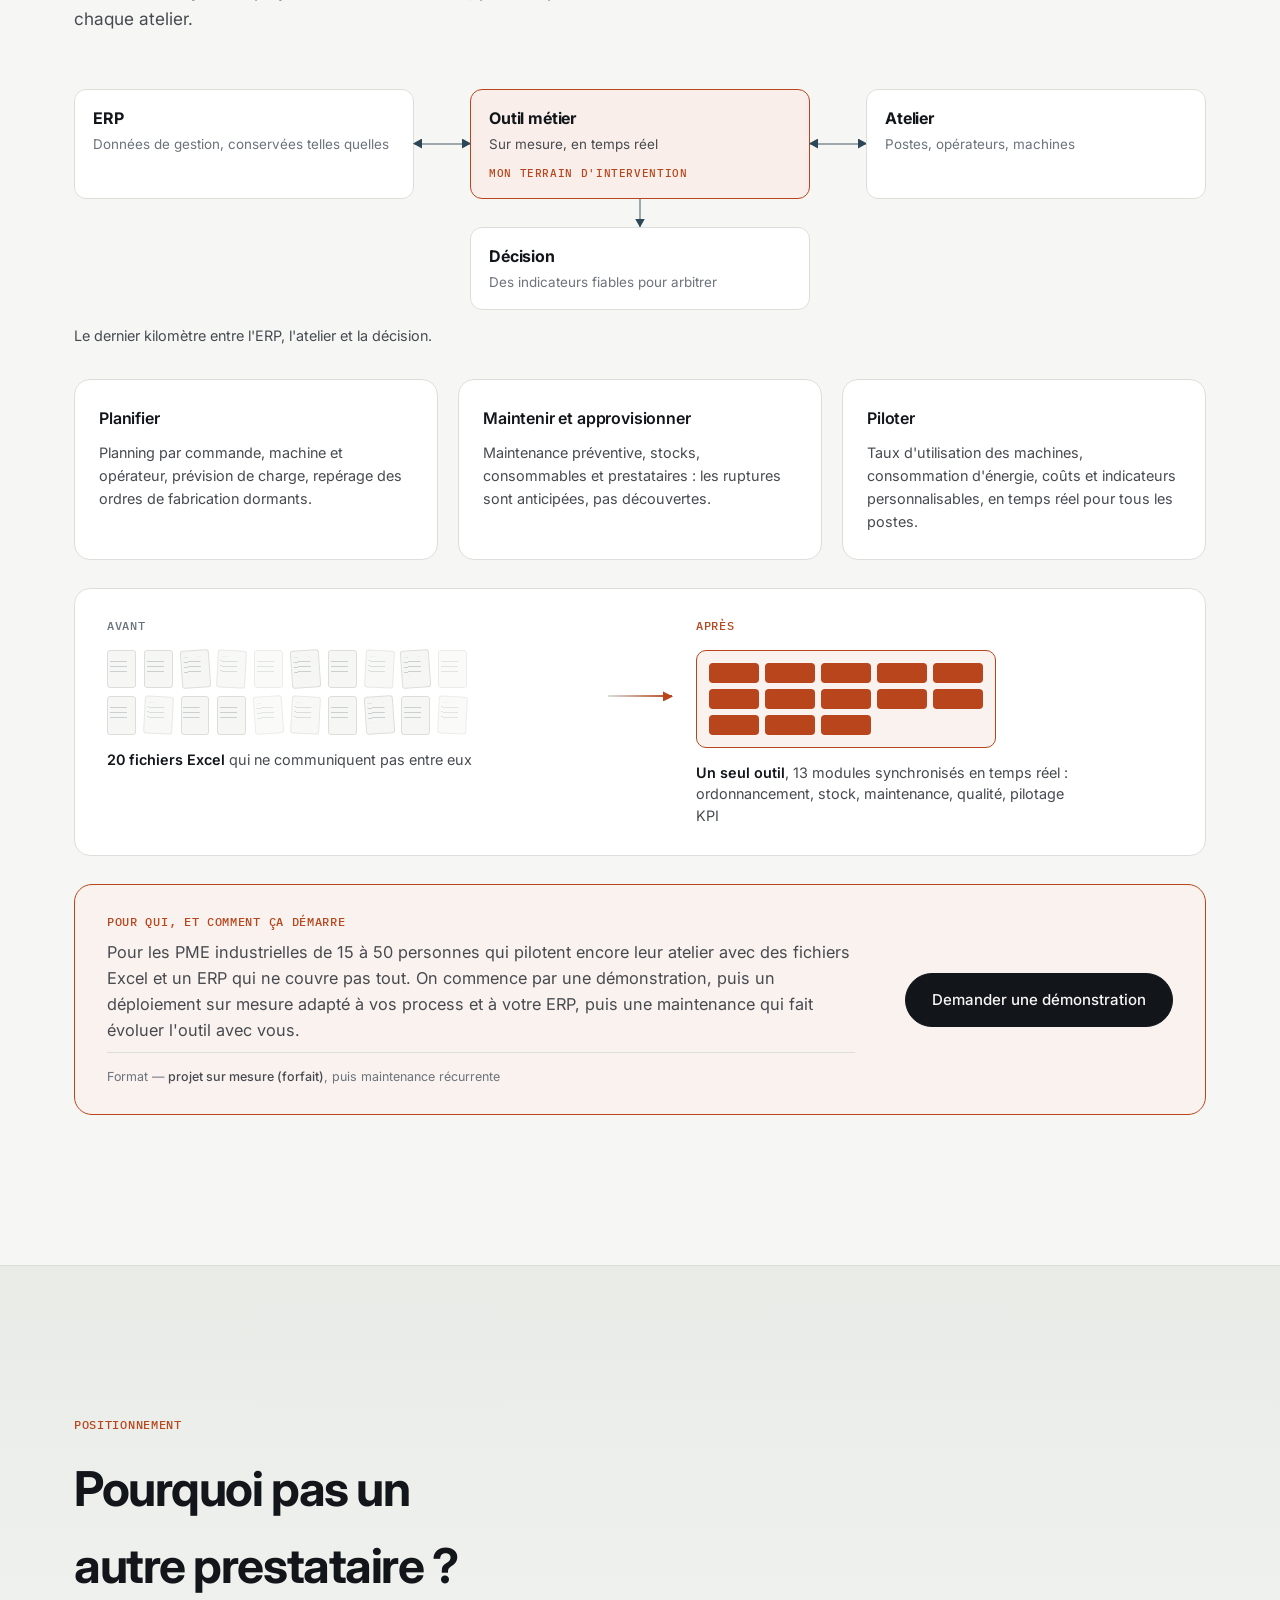
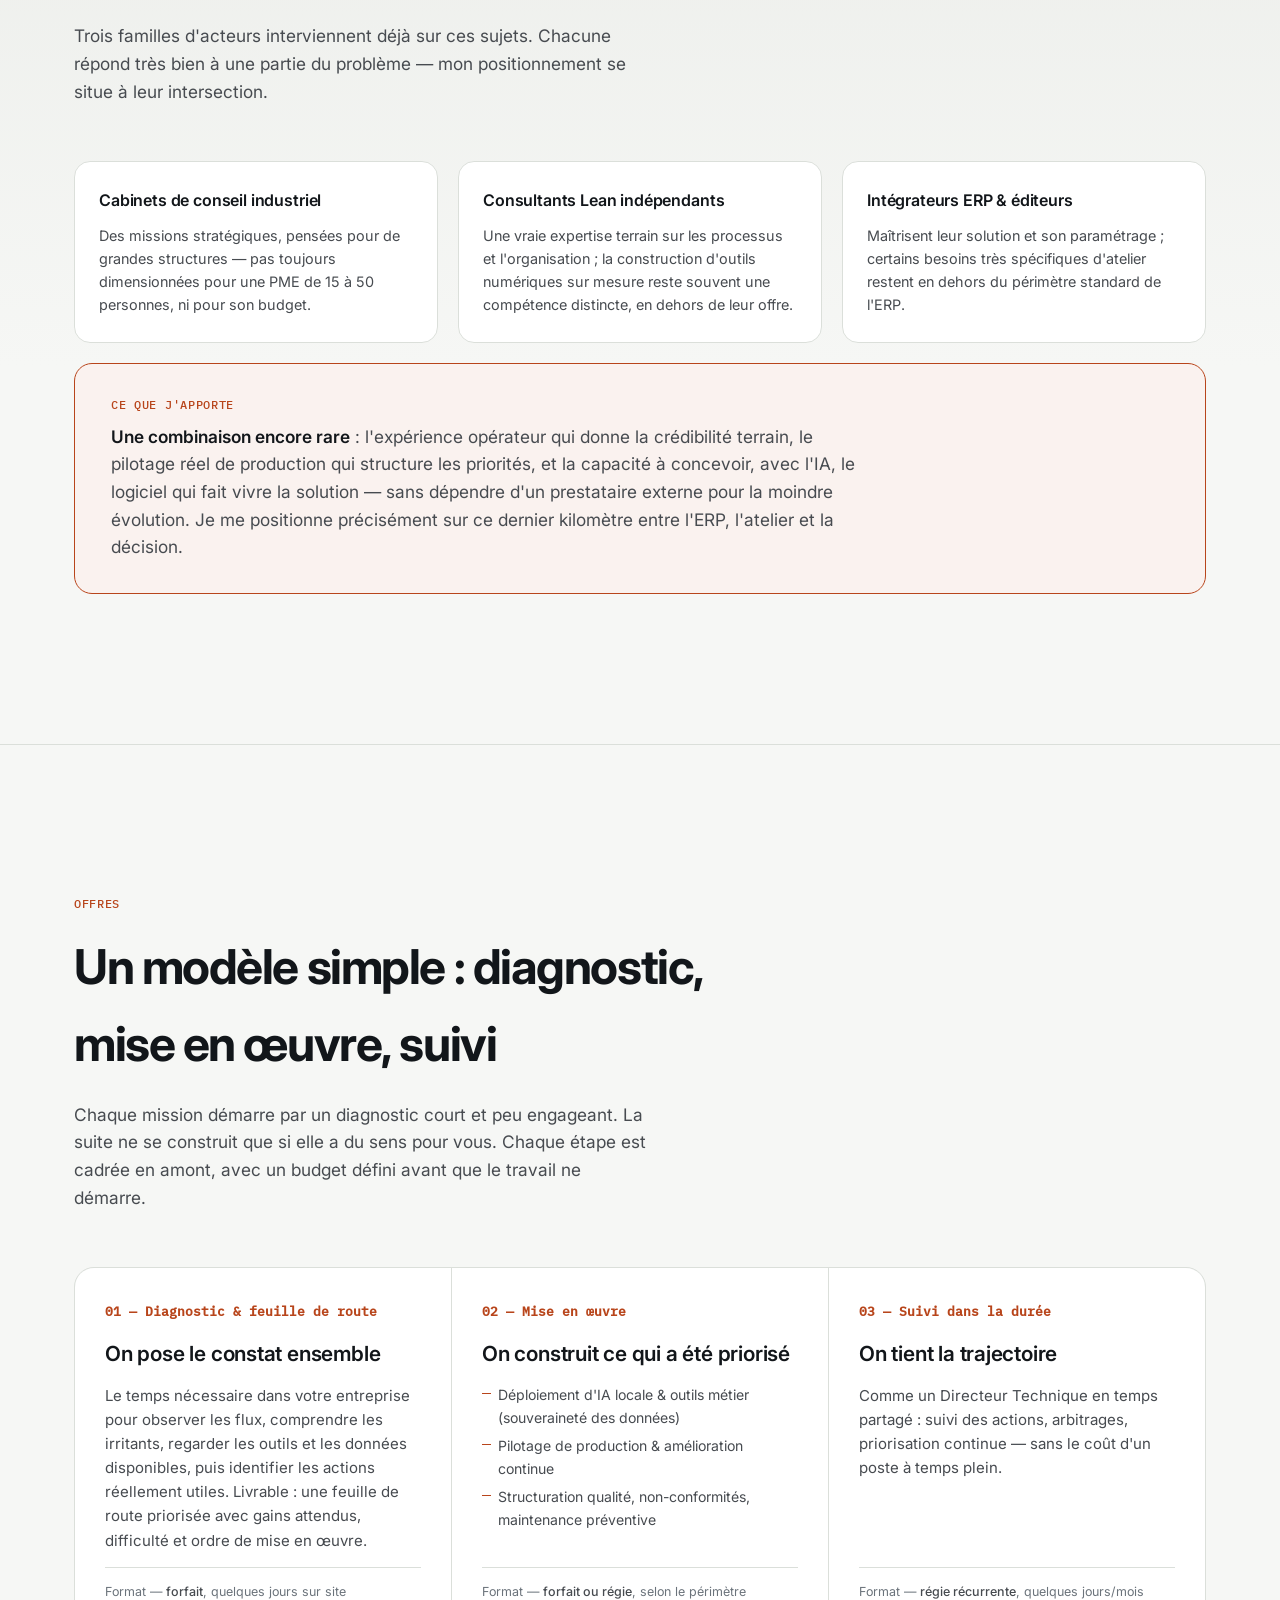
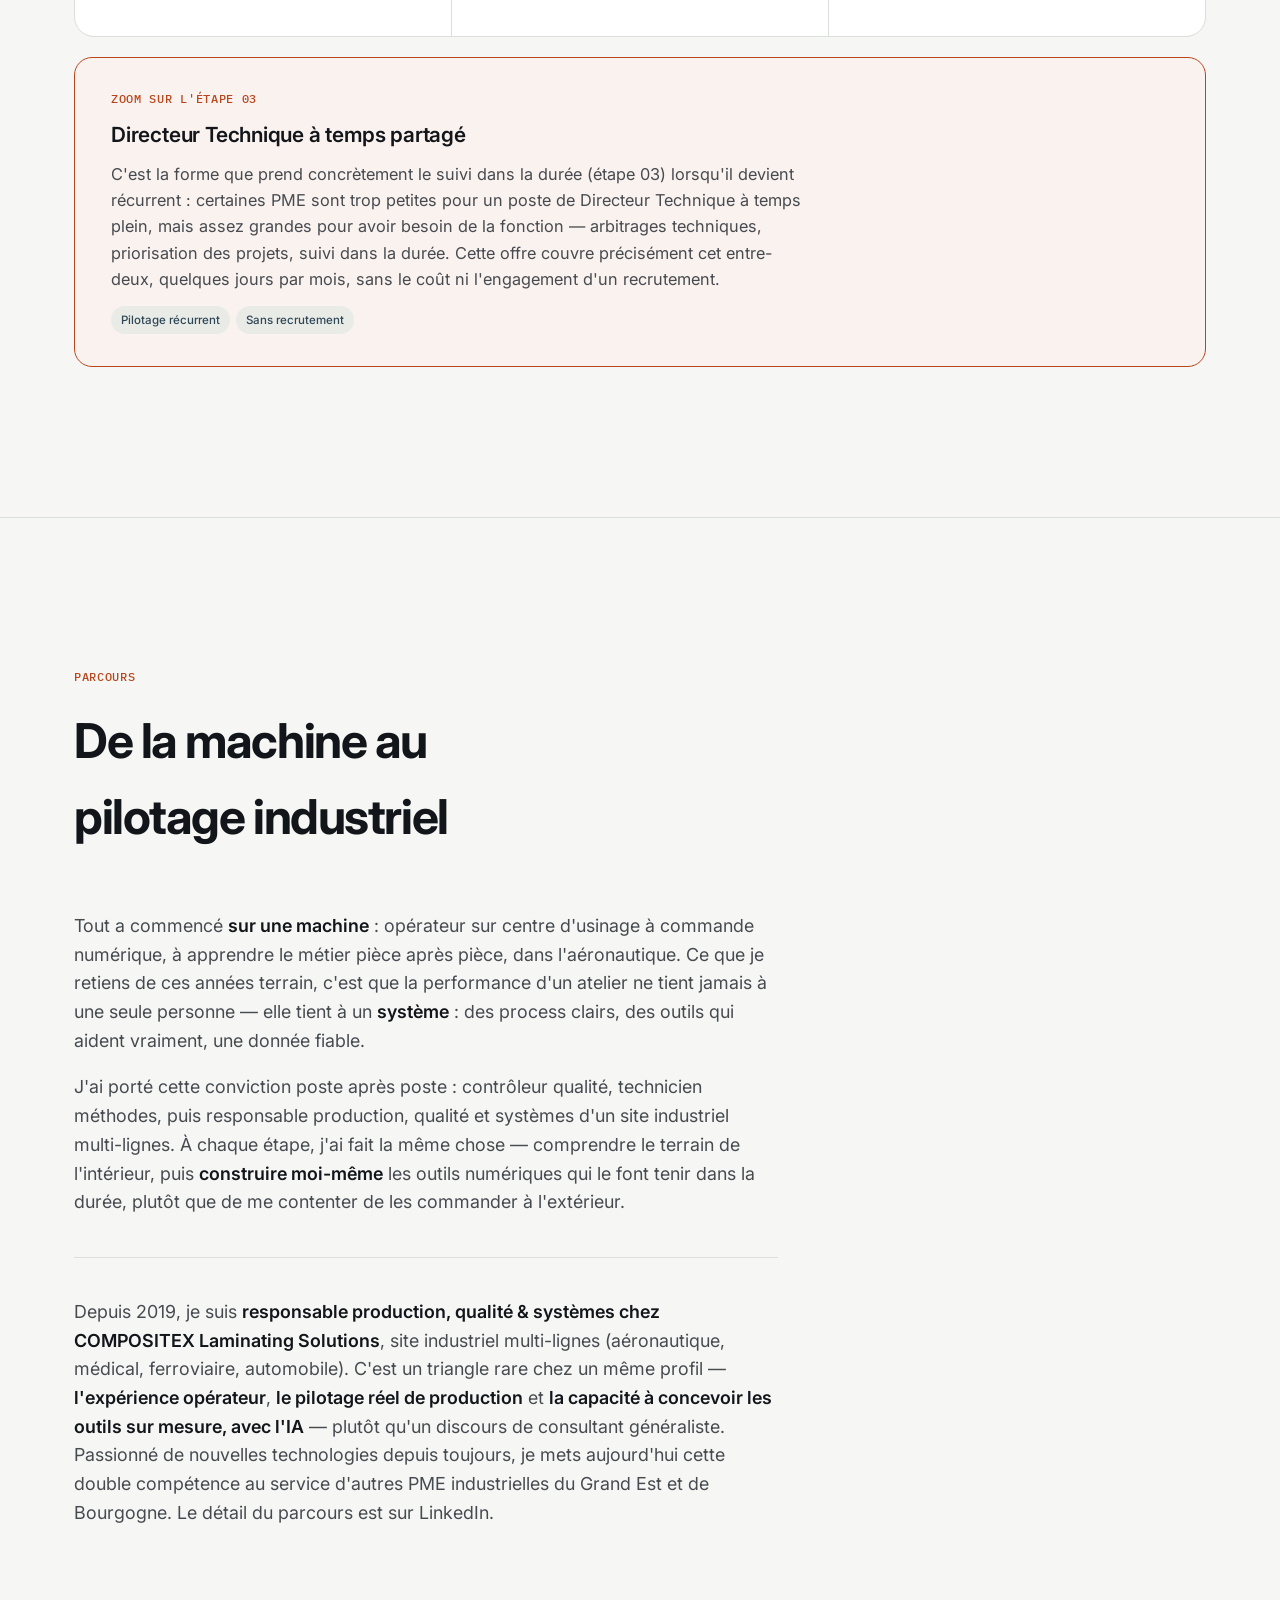
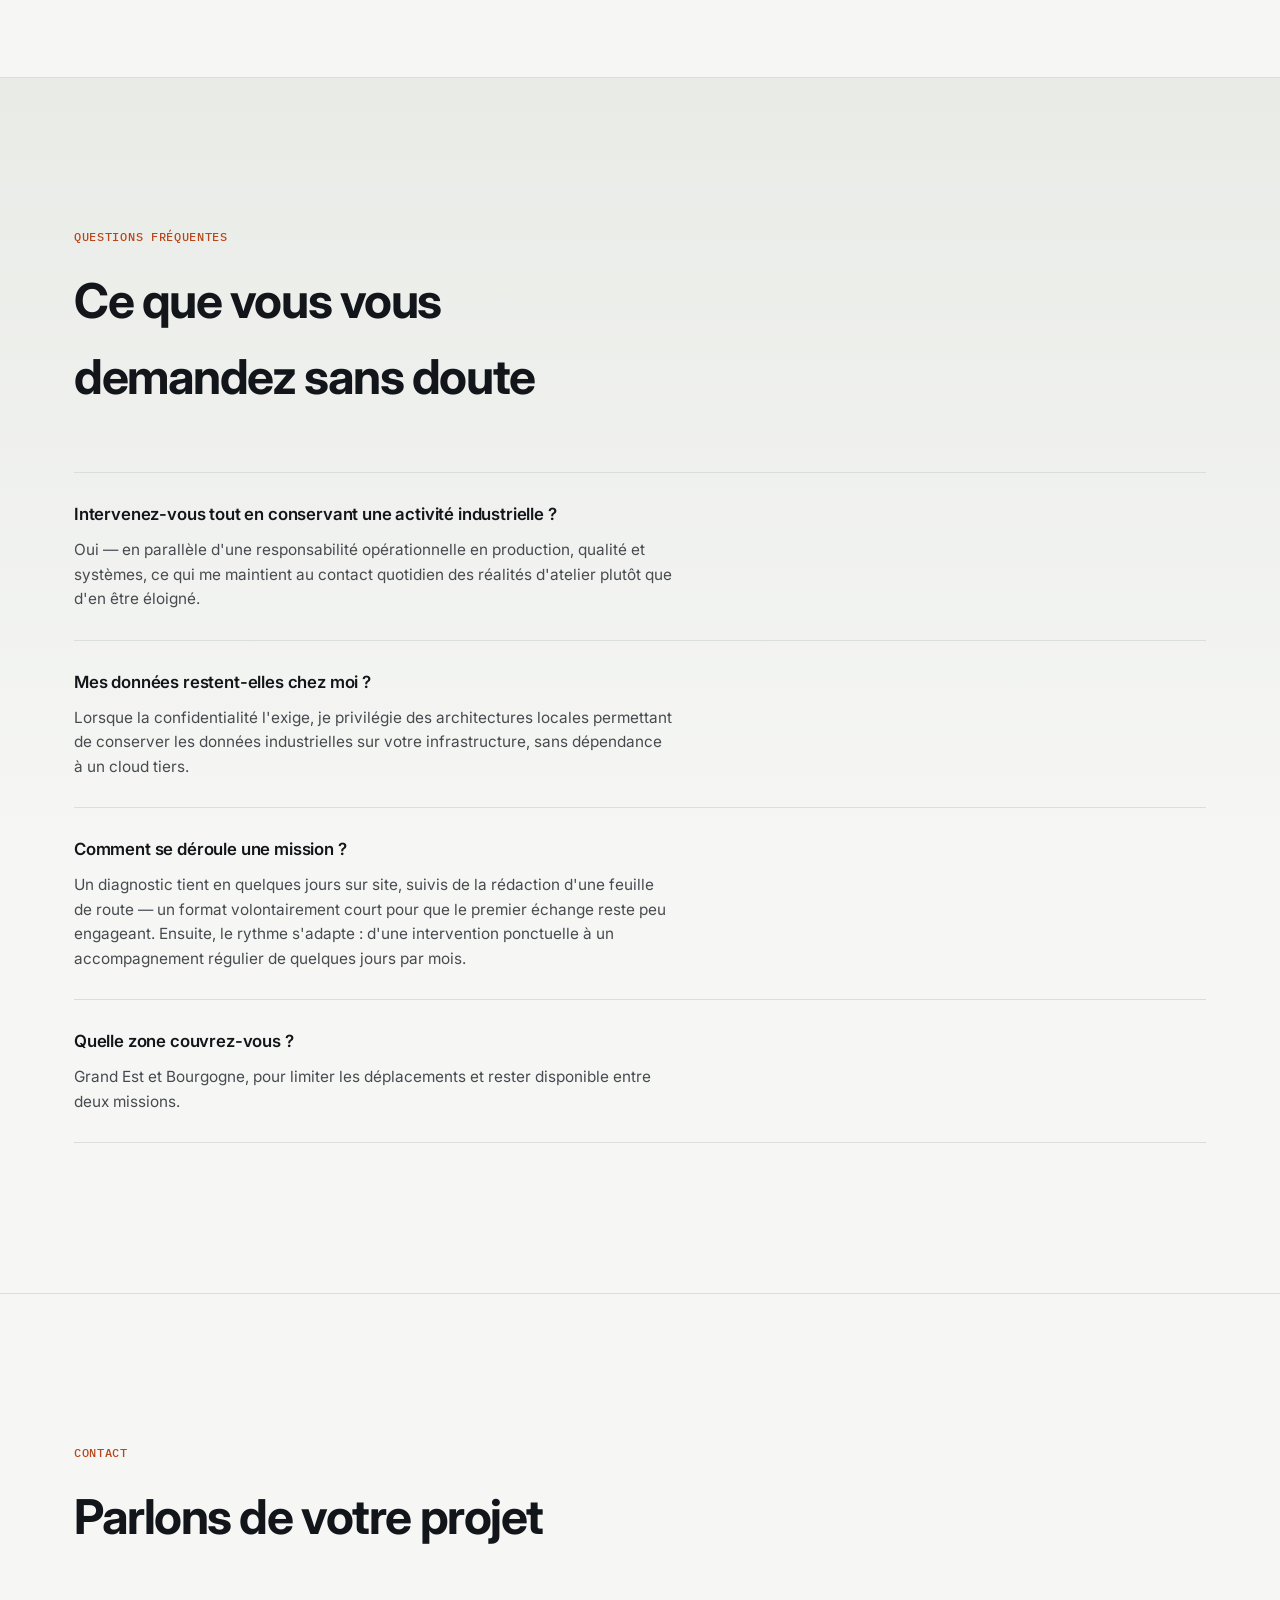
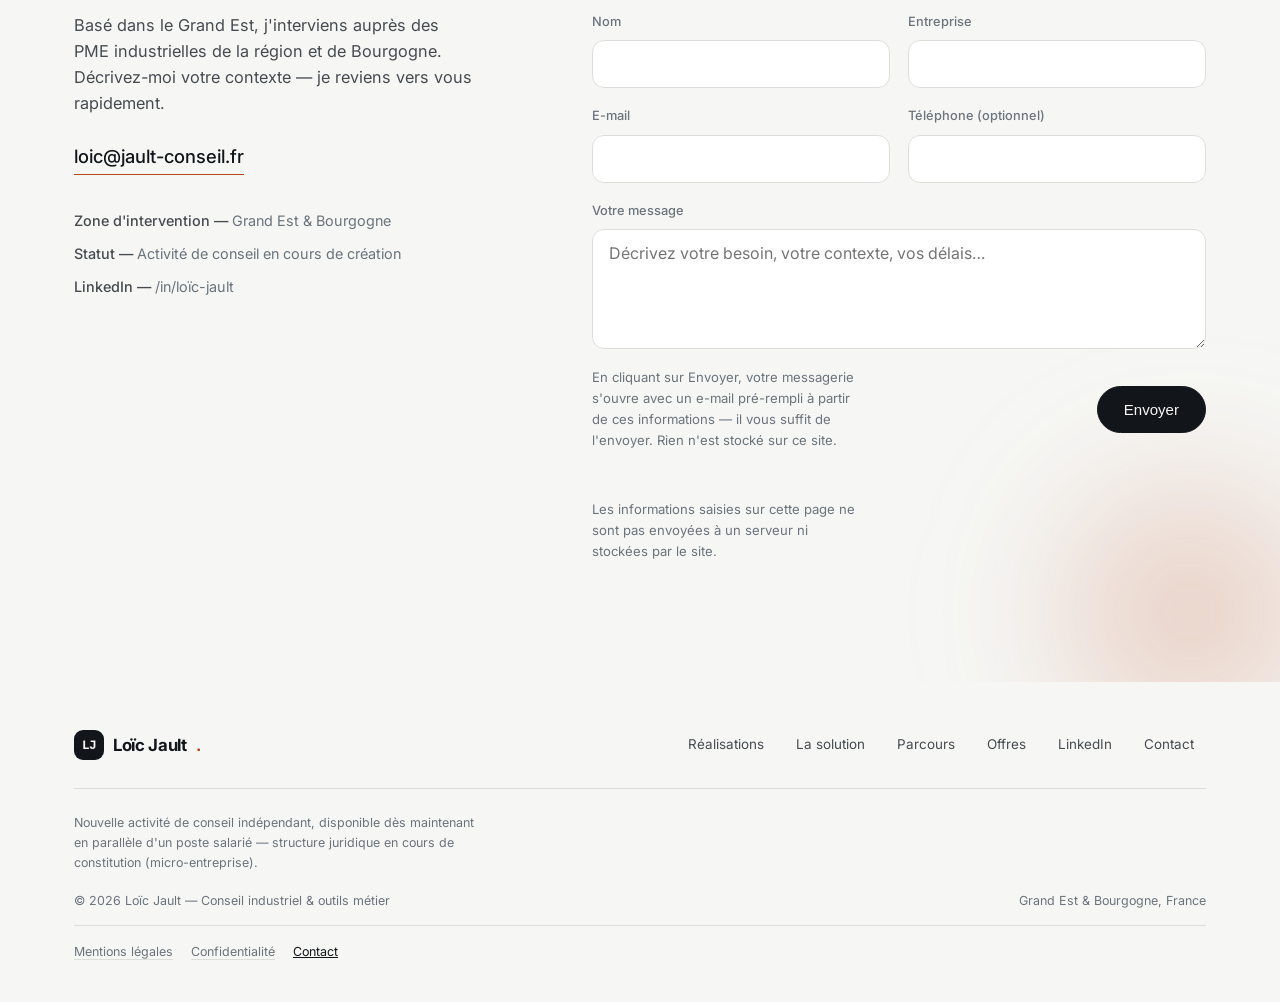
==== commit 6858db55: "Ajoute une version aux liens CSS et JS pour éviter l'affichage de styles obsolètes après une mise à " ====
--- a/index.html
+++ b/index.html
@@ -94,7 +94,7 @@
 }
 </script>
 
-<link rel="stylesheet" href="styles.css">
+<link rel="stylesheet" href="styles.css?v=20261013">
 <noscript><style>.reveal{ opacity:1 !important; transform:none !important; filter:none !important; }</style></noscript>
 
 </head>
@@ -611,6 +611,6 @@
     </div>
   </div>
 
-<script src="app.js" defer></script>
+<script src="app.js?v=20261013" defer></script>
 </body>
 </html>
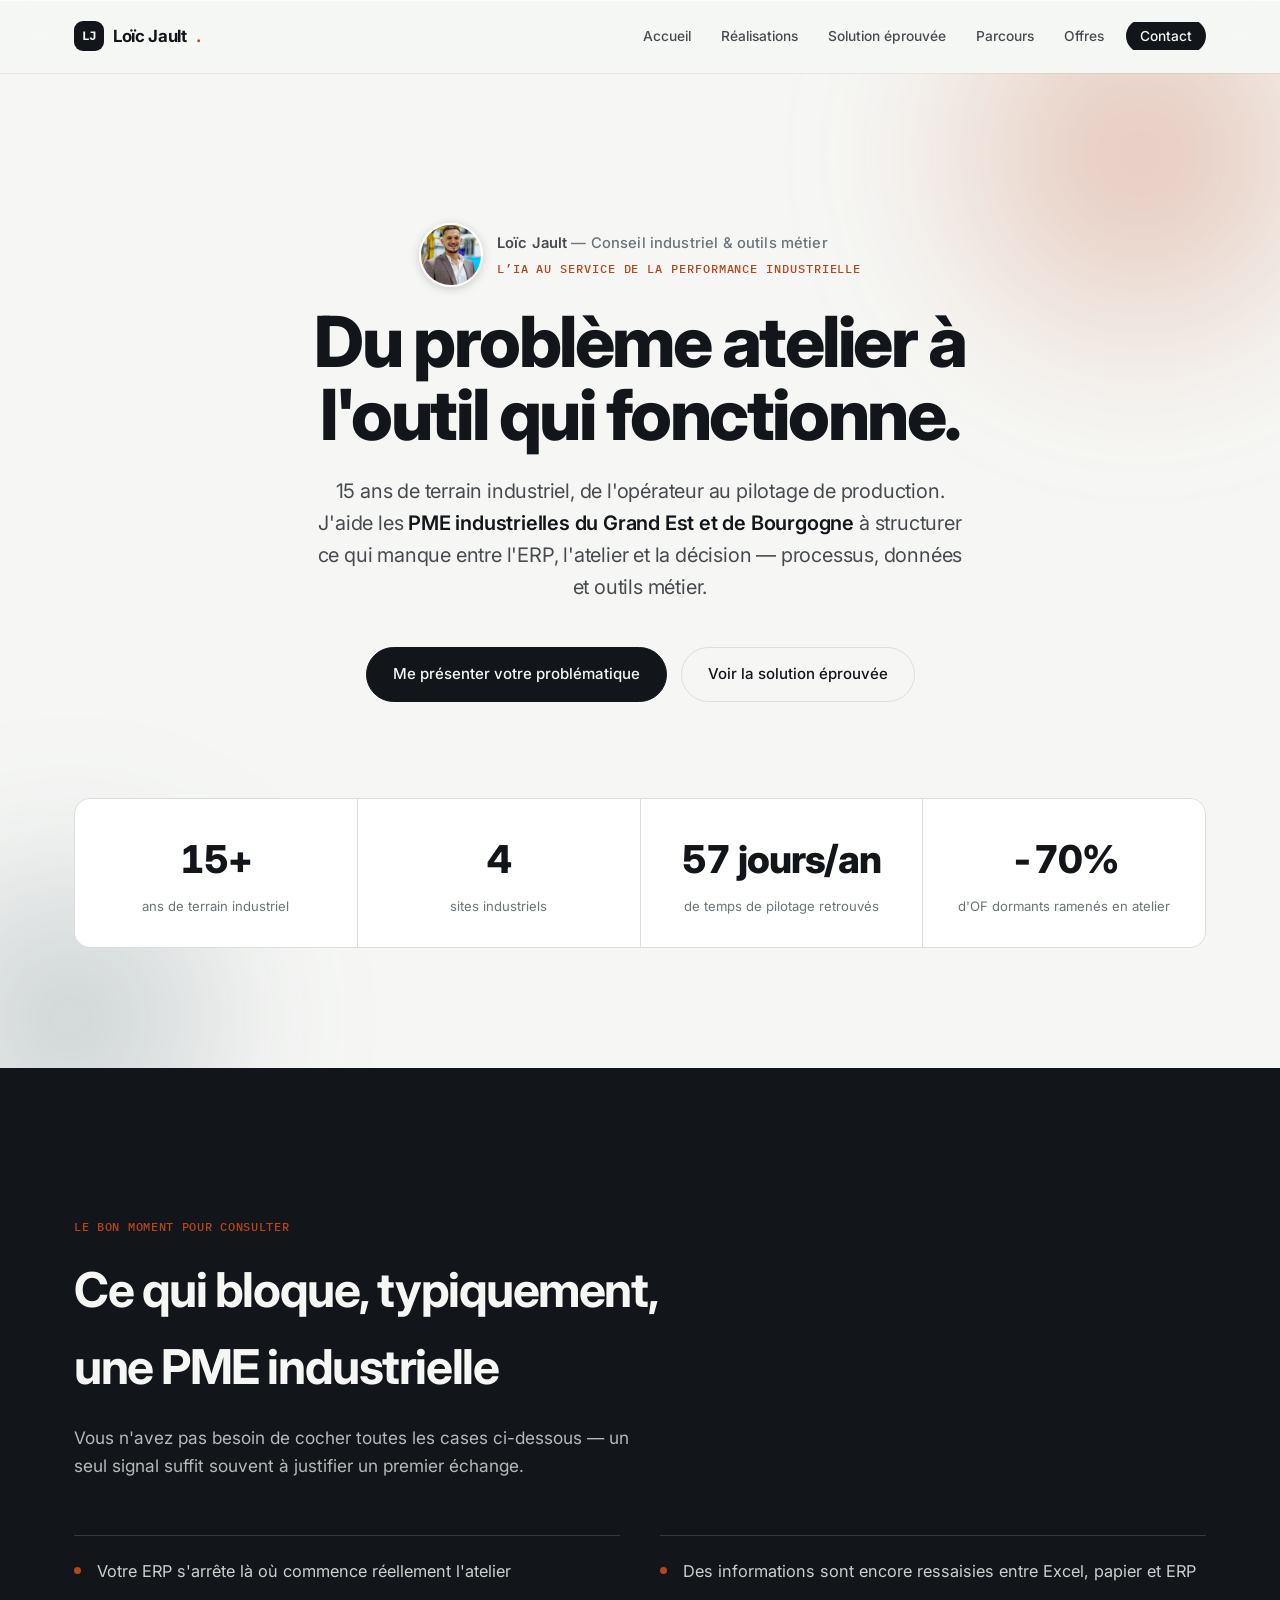
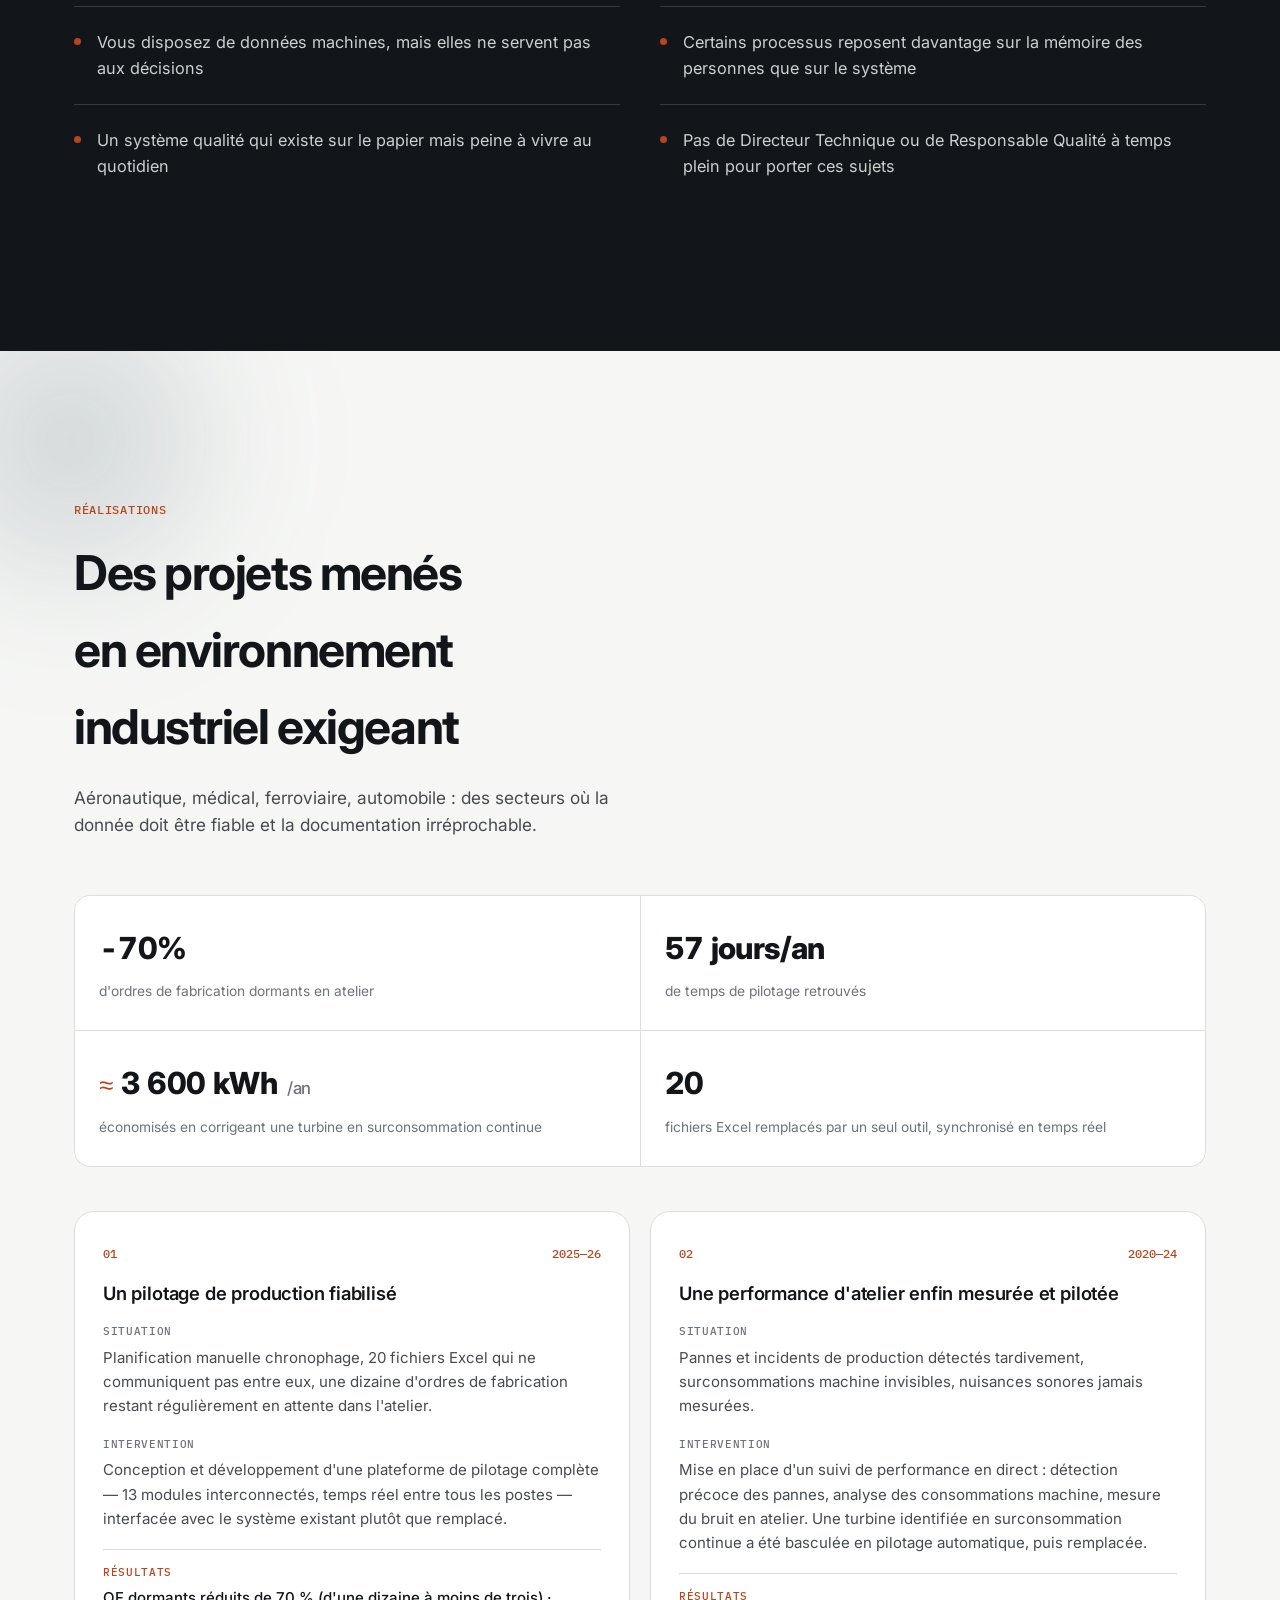
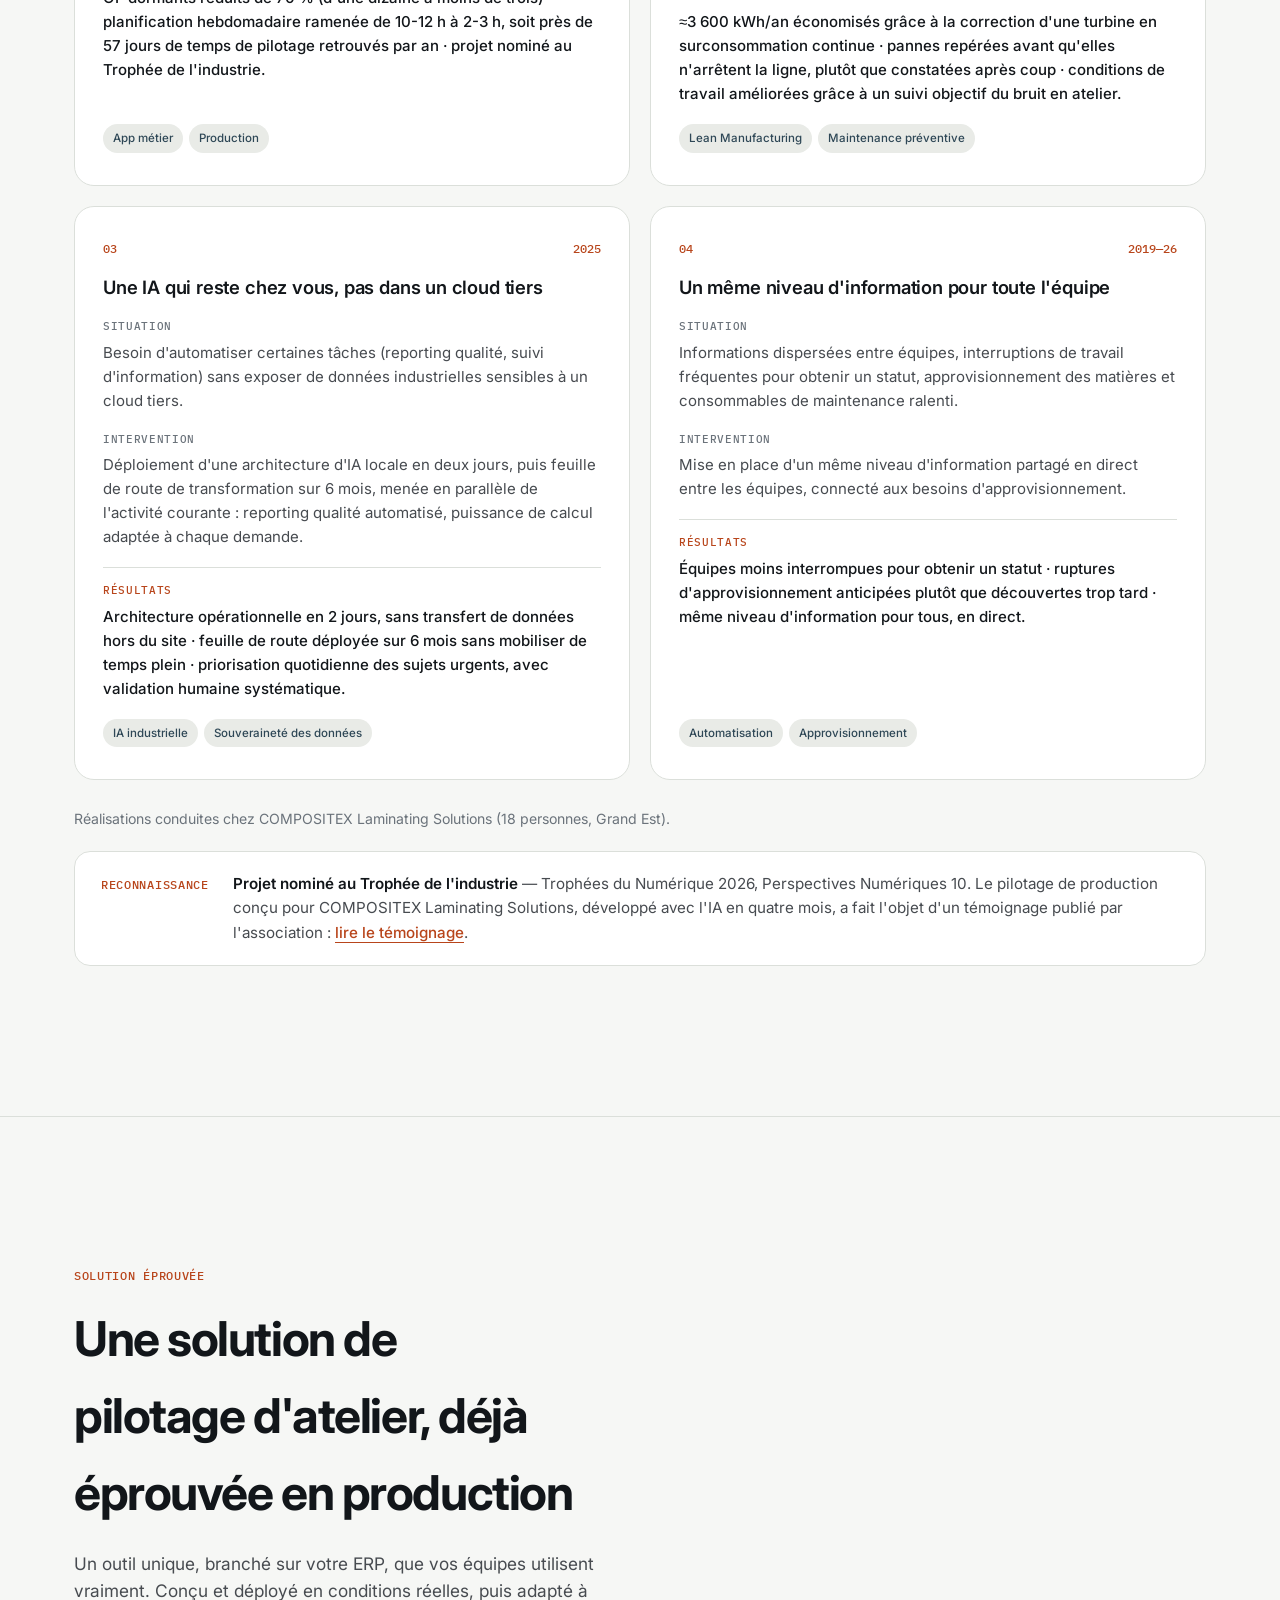
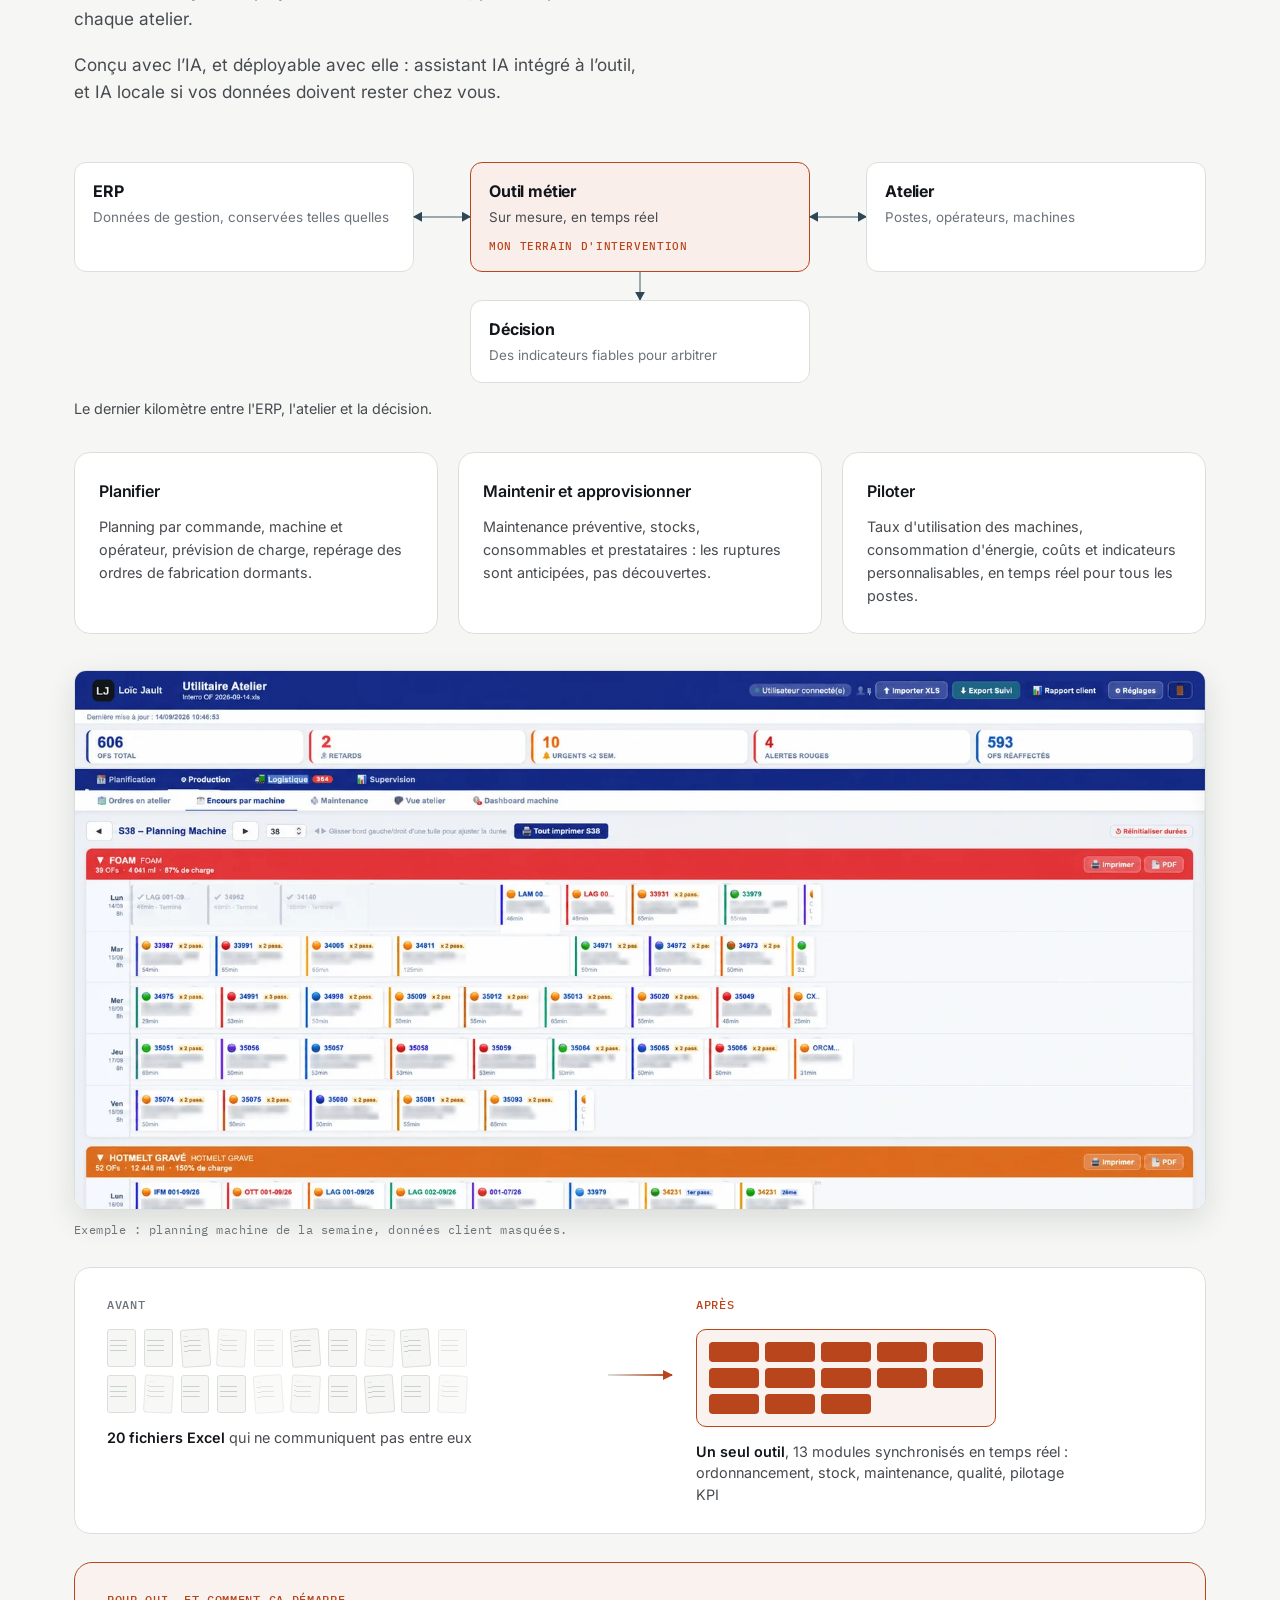
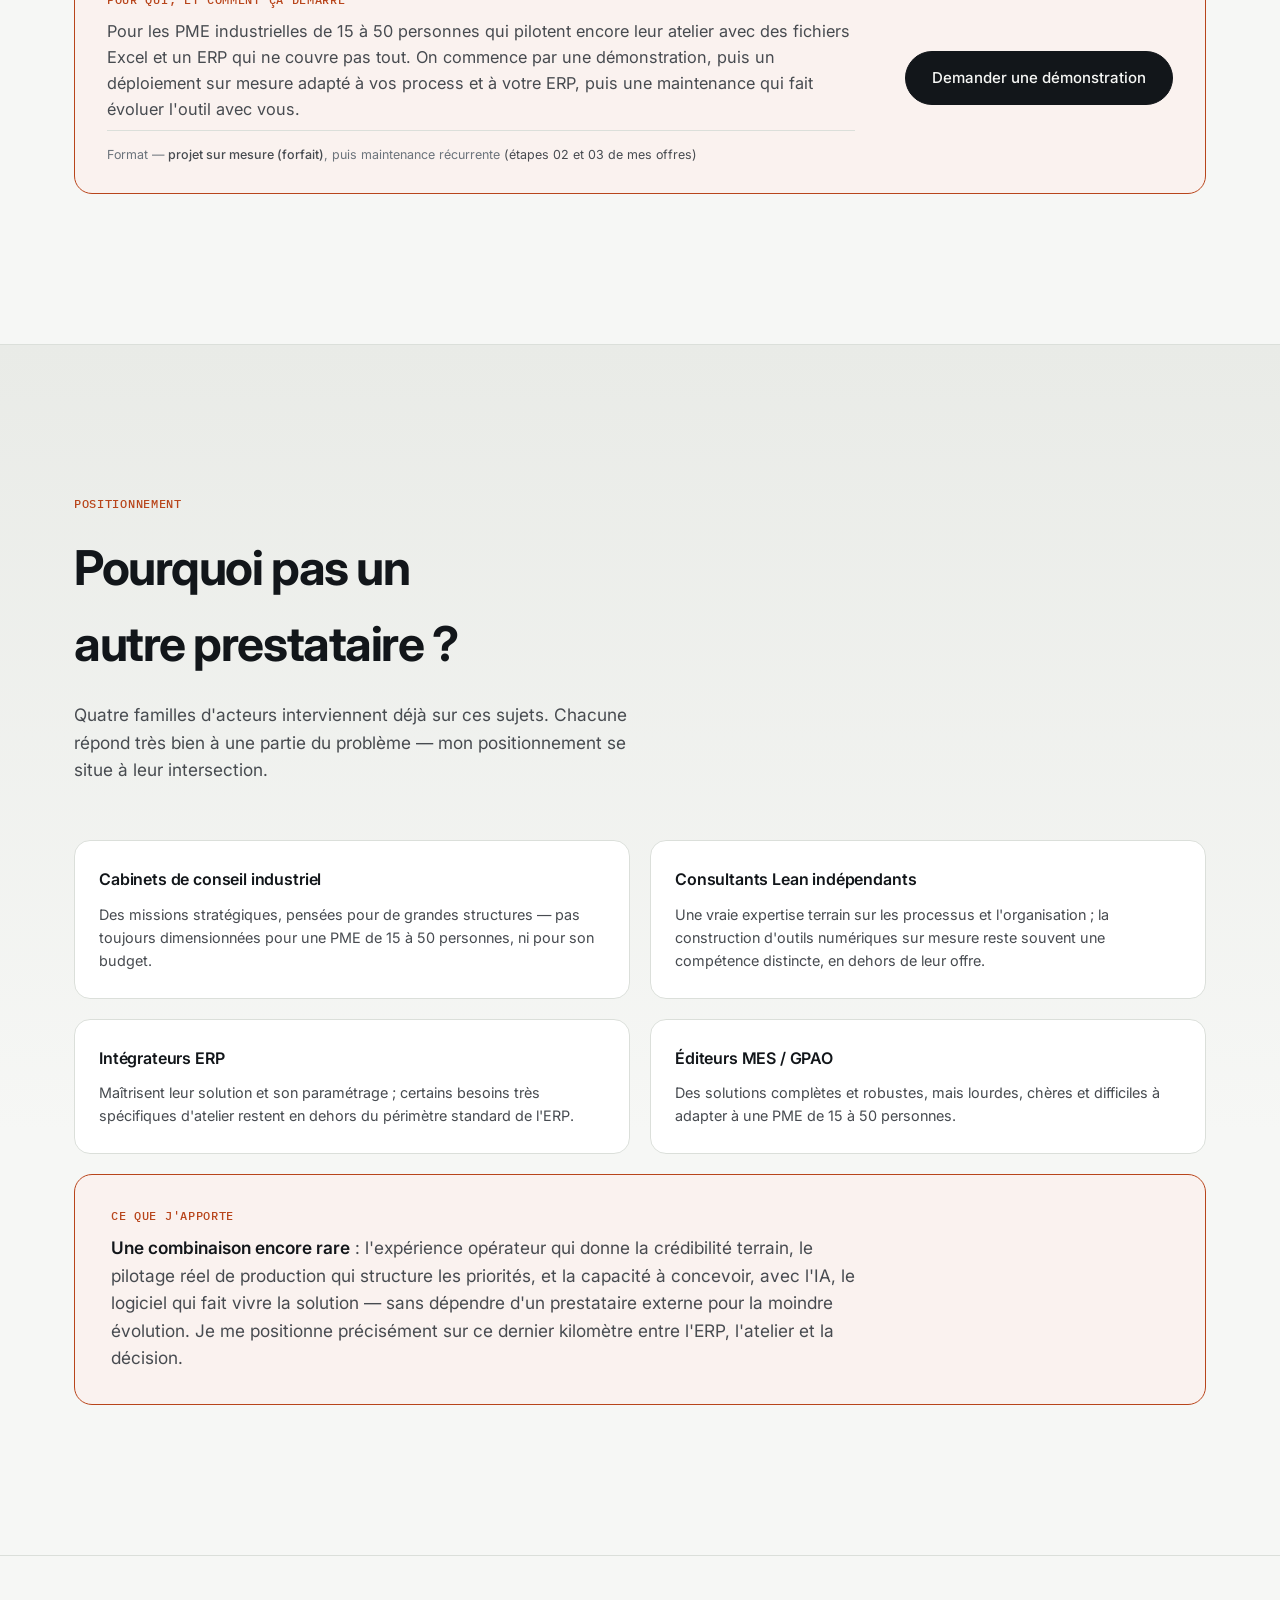
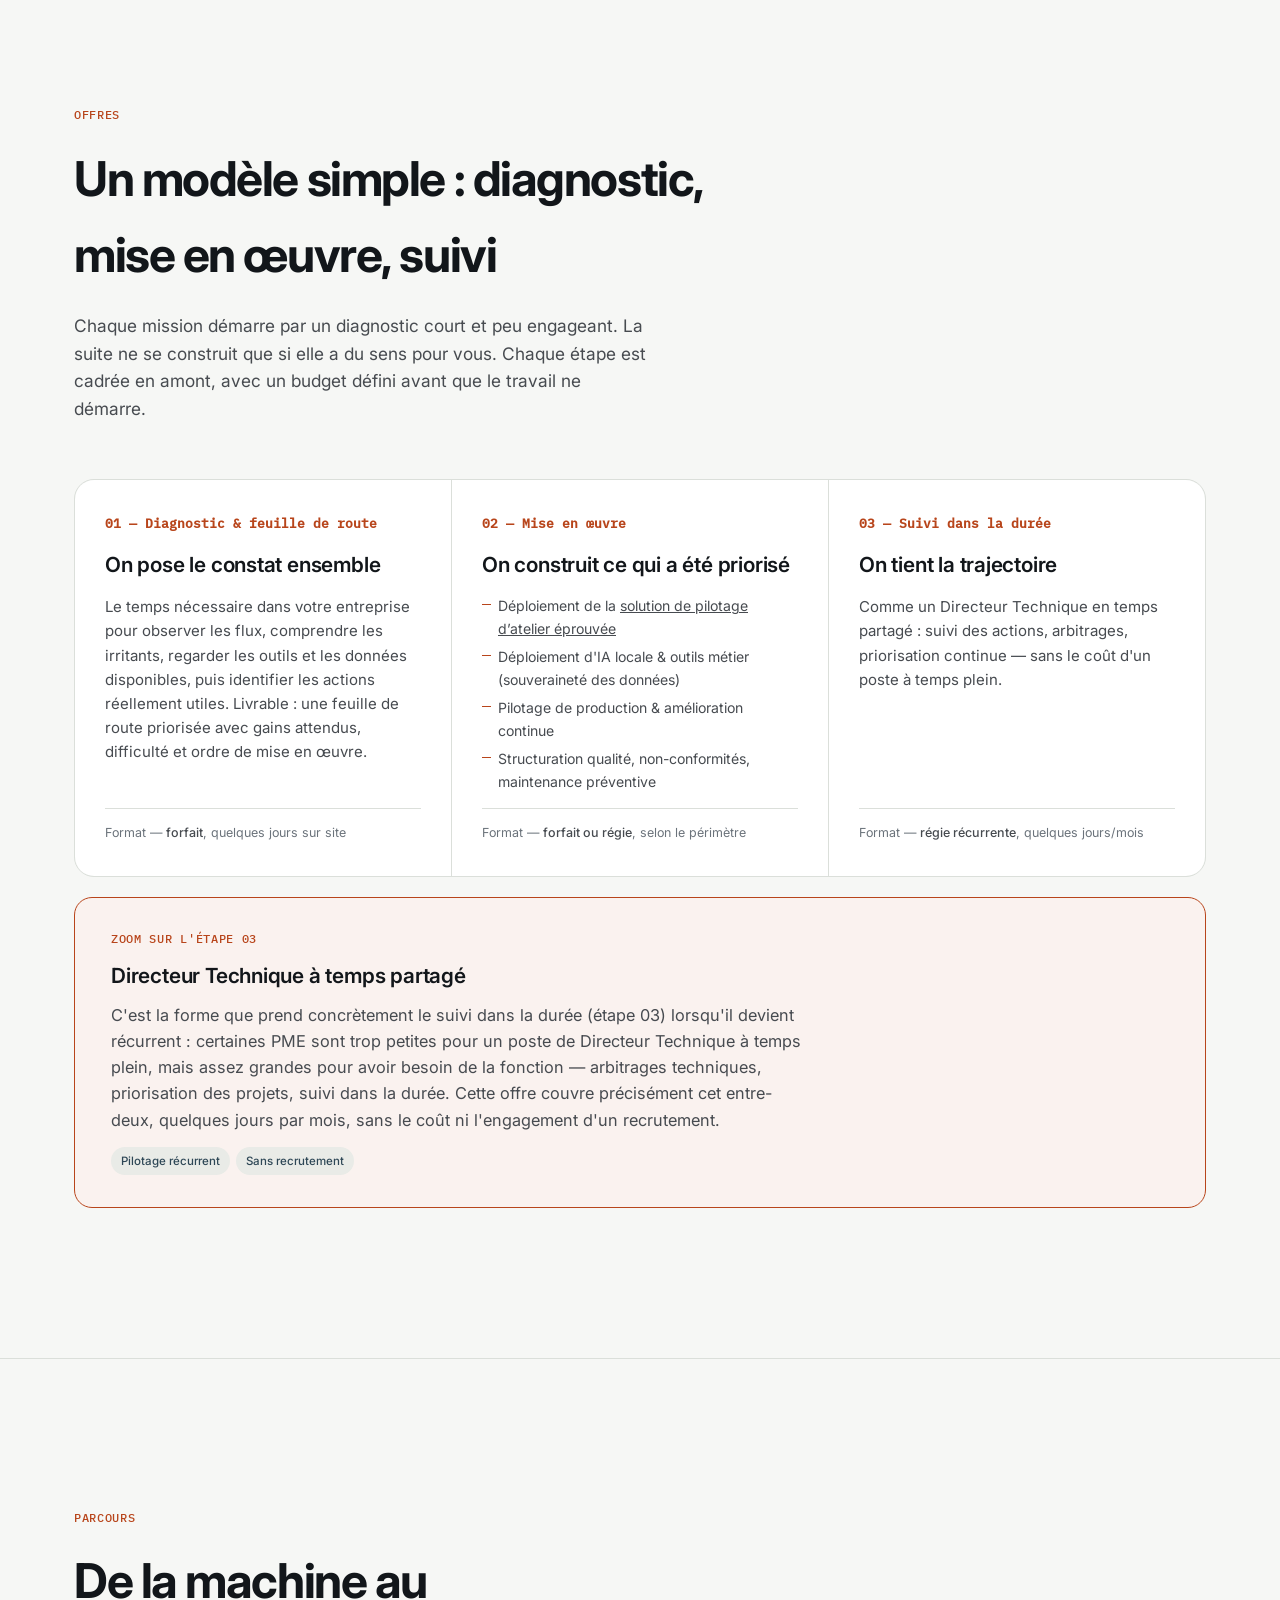
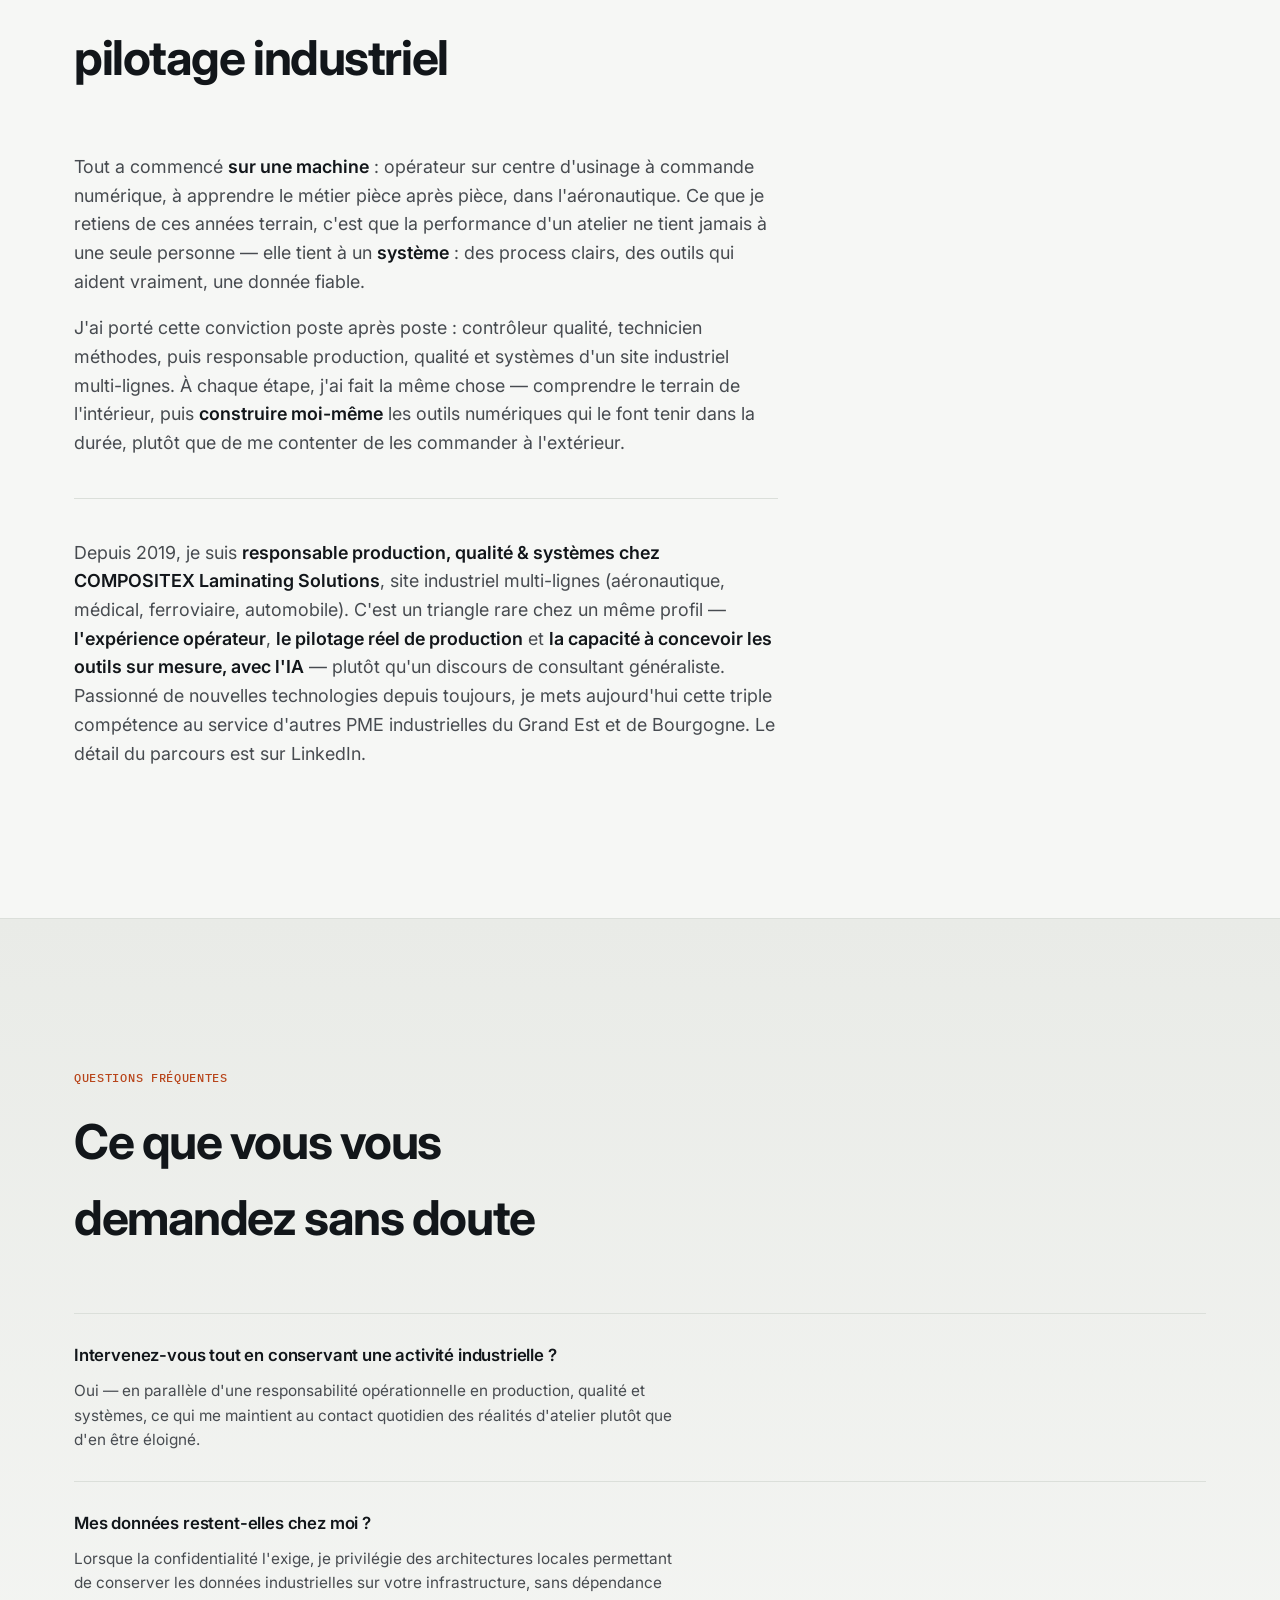
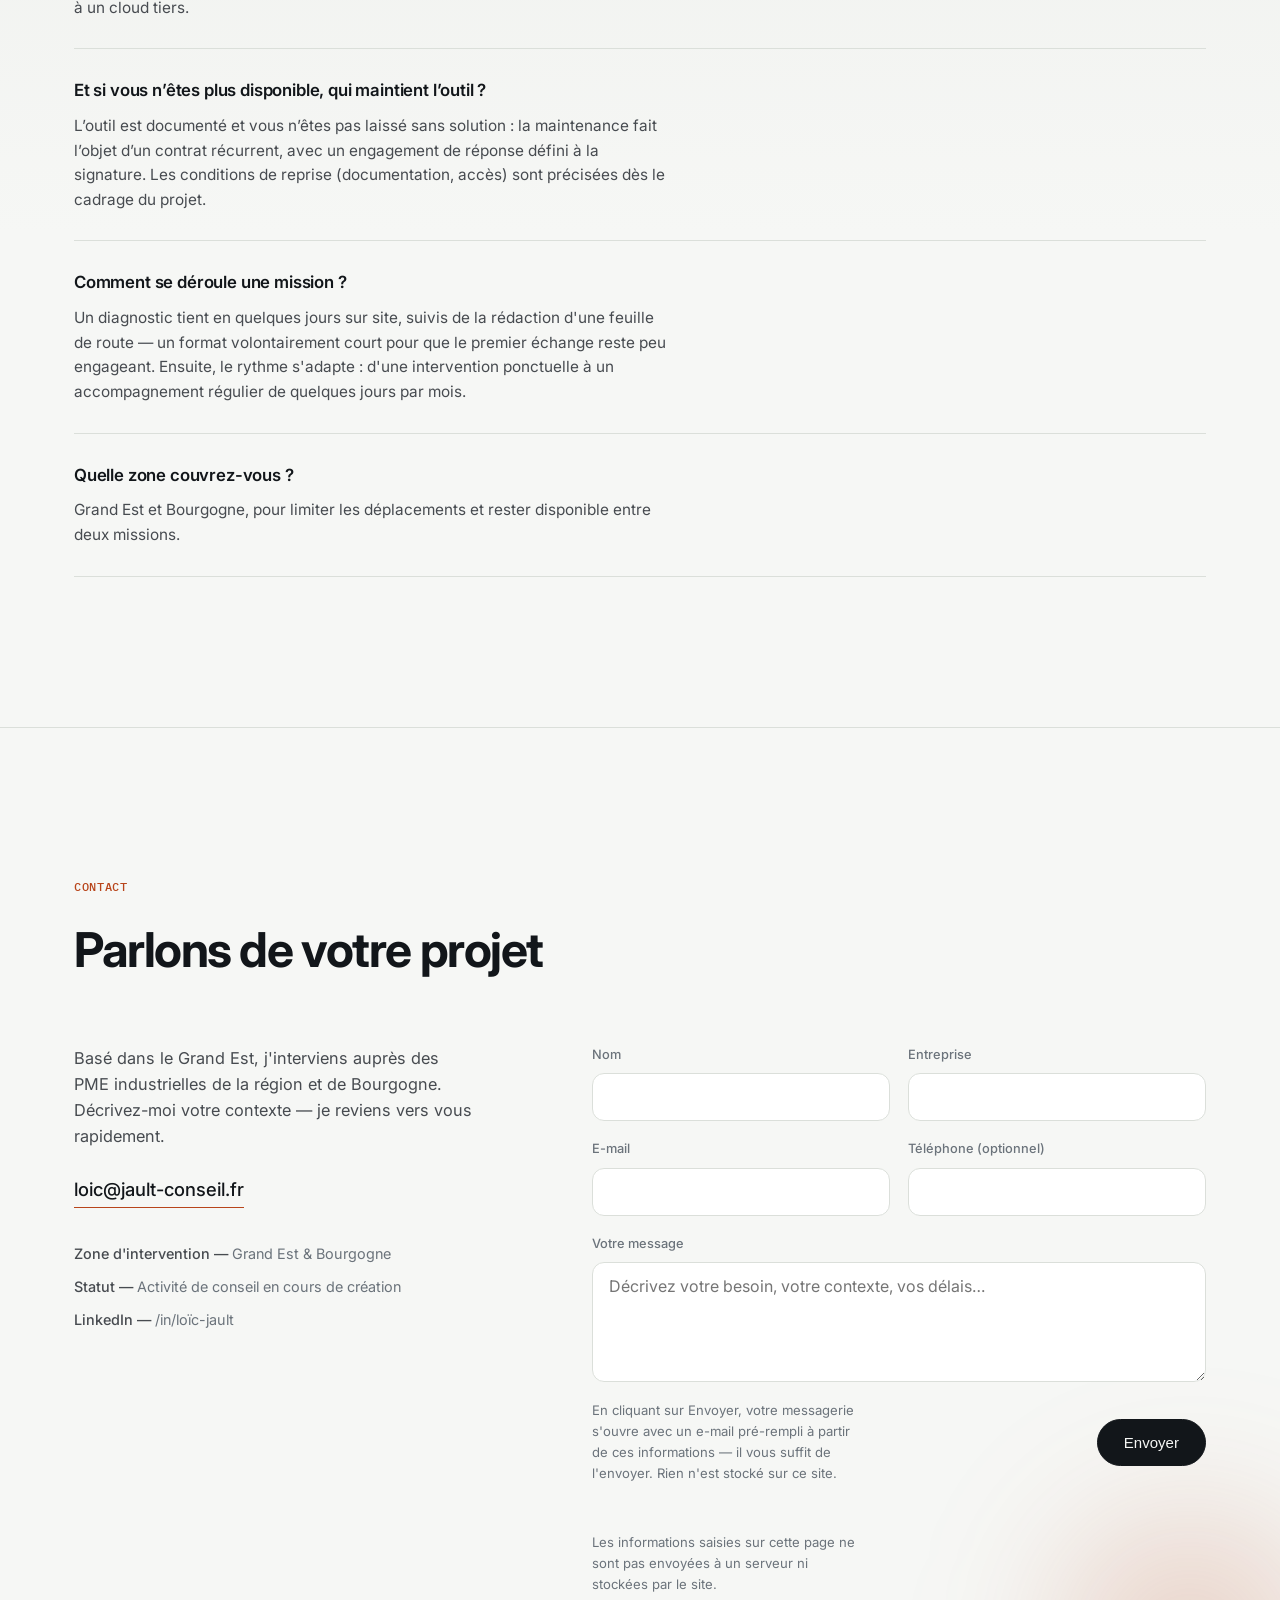
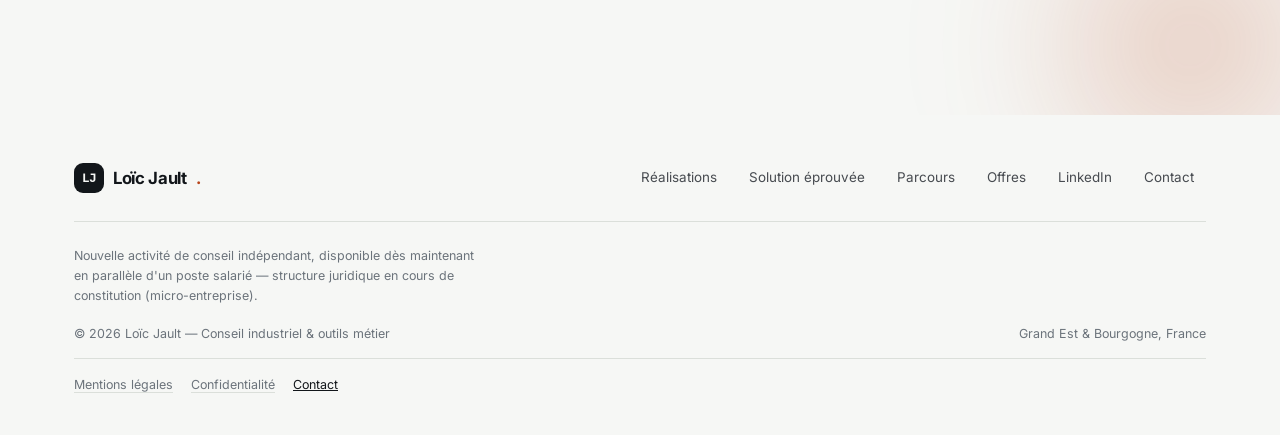
==== commit 1ea94429: "Lots 1-2 de l'audit : alignement titre/méta/JSON-LD, Solution éprouvée, pont offres, concurrents MES" ====
--- a/index.html
+++ b/index.html
@@ -3,8 +3,8 @@
 <head>
 <meta charset="UTF-8">
 <meta name="viewport" content="width=device-width, initial-scale=1">
-<title>Loïc Jault — Conseil industriel PME | Outils métier & production</title>
-<meta name="description" content="Loïc Jault accompagne les PME industrielles du Grand Est et de Bourgogne : pilotage de production, qualité et outils numériques sur mesure.">
+<title>Loïc Jault — Conseil industriel &amp; outils métier | L’IA au service de la performance industrielle</title>
+<meta name="description" content="Conseil industriel indépendant pour PME du Grand Est et de Bourgogne : pilotage de production, qualité et outils métier sur mesure, conçus et déployés avec l’IA.">
 <link rel="canonical" href="https://www.jault-conseil.fr/">
 <link rel="icon" href="favicon.svg" type="image/svg+xml">
 <link rel="icon" href="favicon-32.png" sizes="32x32" type="image/png">
@@ -13,8 +13,8 @@
 
 <meta property="og:type" content="website">
 <meta property="og:site_name" content="Loïc Jault — Conseil industriel">
-<meta property="og:title" content="Loïc Jault — Conseil industriel PME | Outils métier & production">
-<meta property="og:description" content="Loïc Jault accompagne les PME industrielles du Grand Est et de Bourgogne : pilotage de production, qualité et outils numériques sur mesure.">
+<meta property="og:title" content="Loïc Jault — Conseil industriel &amp; outils métier | L’IA au service de la performance industrielle">
+<meta property="og:description" content="Conseil industriel indépendant pour PME du Grand Est et de Bourgogne : pilotage de production, qualité et outils métier sur mesure, conçus et déployés avec l’IA.">
 <meta property="og:url" content="https://www.jault-conseil.fr/">
 <meta property="og:locale" content="fr_FR">
 <meta property="og:image" content="https://www.jault-conseil.fr/og-image.png">
@@ -22,8 +22,8 @@
 <meta property="og:image:height" content="630">
 
 <meta name="twitter:card" content="summary_large_image">
-<meta name="twitter:title" content="Loïc Jault — Conseil industriel PME | Outils métier & production">
-<meta name="twitter:description" content="Loïc Jault accompagne les PME industrielles du Grand Est et de Bourgogne : pilotage de production, qualité et outils numériques sur mesure.">
+<meta name="twitter:title" content="Loïc Jault — Conseil industriel &amp; outils métier | L’IA au service de la performance industrielle">
+<meta name="twitter:description" content="Conseil industriel indépendant pour PME du Grand Est et de Bourgogne : pilotage de production, qualité et outils métier sur mesure, conçus et déployés avec l’IA.">
 <meta name="twitter:image" content="https://www.jault-conseil.fr/og-image.png">
 
 <meta http-equiv="Content-Security-Policy" content="default-src 'self'; script-src 'self'; style-src 'self' 'unsafe-inline'; img-src 'self'; font-src 'self'; connect-src 'self'; object-src 'none'; base-uri 'self'; form-action 'self'">
@@ -34,7 +34,7 @@
   "@type": "ProfessionalService",
   "name": "Loïc Jault — Conseil industriel",
   "url": "https://www.jault-conseil.fr/",
-  "description": "Conseil industriel indépendant pour PME : pilotage de production, qualité, maintenance et outils numériques sur mesure.",
+  "description": "Conseil industriel indépendant pour PME du Grand Est et de Bourgogne : pilotage de production, qualité et outils métier sur mesure, conçus et déployés avec l’IA.",
   "image": "https://www.jault-conseil.fr/og-image.png",
   "telephone": "+33618880042",
   "email": "loic@jault-conseil.fr",
@@ -84,6 +84,14 @@
     },
     {
       "@type": "Question",
+      "name": "Et si vous n’êtes plus disponible, qui maintient l’outil ?",
+      "acceptedAnswer": {
+        "@type": "Answer",
+        "text": "L’outil est documenté et vous n’êtes pas laissé sans solution : la maintenance fait l’objet d’un contrat récurrent, avec un engagement de réponse défini à la signature. Les conditions de reprise (documentation, accès) sont précisées dès le cadrage du projet."
+      }
+    },
+    {
+      "@type": "Question",
       "name": "Quelle zone couvrez-vous ?",
       "acceptedAnswer": {
         "@type": "Answer",
@@ -94,7 +102,7 @@
 }
 </script>
 
-<link rel="stylesheet" href="styles.css?v=20261013">
+<link rel="stylesheet" href="styles.css?v=20261013b">
 <noscript><style>.reveal{ opacity:1 !important; transform:none !important; filter:none !important; }</style></noscript>
 
 </head>
@@ -108,7 +116,7 @@
       <ul class="navlinks" id="navlinks">
         <li><a href="#accueil">Accueil</a></li>
         <li><a href="#realisations">Réalisations</a></li>
-        <li><a href="#solution">La solution</a></li>
+        <li><a href="#solution">Solution éprouvée</a></li>
         <li><a href="#parcours">Parcours</a></li>
         <li><a href="#services">Offres</a></li>
         <li><a href="#contact" class="nav-cta">Contact</a></li>
@@ -132,8 +140,7 @@
       <p class="hero-role reveal">15 ans de terrain industriel, de l'opérateur au pilotage de production. J'aide les <strong>PME industrielles du Grand Est et de Bourgogne</strong> à structurer ce qui manque entre l'ERP, l'atelier et la décision — processus, données et outils métier.</p>
       <div class="hero-cta reveal">
         <a class="btn btn-primary" href="#contact">Me présenter votre problématique</a>
-        <a class="btn btn-ghost" href="#realisations">Voir les réalisations</a>
-        <a class="btn btn-ghost" href="#solution">Voir la solution</a>
+        <a class="btn btn-ghost" href="#solution">Voir la solution éprouvée</a>
       </div>
 
       <div class="hero-stats reveal">
@@ -274,7 +281,7 @@
           <div class="card-tags"><span class="tag">Automatisation</span><span class="tag">Approvisionnement</span></div>
         </article>
       </div>
-      <p class="portfolio-note reveal">Réalisations conduites dans une PME industrielle de 18 personnes, Grand Est.</p>
+      <p class="portfolio-note reveal">Réalisations conduites chez COMPOSITEX Laminating Solutions (18 personnes, Grand Est).</p>
       <div class="recognition reveal">
         <div class="recognition-label">Reconnaissance</div>
         <p class="recognition-text"><strong>Projet nominé au Trophée de l'industrie</strong> — Trophées du Numérique 2026, Perspectives Numériques 10. Le pilotage de production conçu pour COMPOSITEX Laminating Solutions, développé avec l'IA en quatre mois, a fait l'objet d'un témoignage publié par l'association : <a class="link-draw" href="https://perspectives-numeriques.org/compositex-ia-pme/" target="_blank" rel="noopener">lire le témoignage</a>.</p>
@@ -285,9 +292,10 @@
   <section id="solution">
     <div class="wrap">
       <div class="section-head reveal">
-        <div class="eyebrow">La solution</div>
+        <div class="eyebrow">Solution éprouvée</div>
         <h2>Une solution de pilotage d'atelier, déjà éprouvée en production</h2>
         <p class="lede">Un outil unique, branché sur votre ERP, que vos équipes utilisent vraiment. Conçu et déployé en conditions réelles, puis adapté à chaque atelier.</p>
+        <p class="lede">Conçu avec l’IA, et déployable avec elle : assistant IA intégré à l’outil, et IA locale si vos données doivent rester chez vous.</p>
       </div>
 
       <div class="solution-flow reveal">
@@ -320,6 +328,11 @@
         </div>
       </div>
 
+      <figure class="solution-shot reveal">
+        <img src="solution-planning.webp" width="1600" height="762" loading="lazy" decoding="async" alt="Capture de l’outil : planning machine de la semaine, avec les ordres de fabrication par machine et par jour, code couleur d’urgence et taux de charge">
+        <figcaption>Exemple : planning machine de la semaine, données client masquées.</figcaption>
+      </figure>
+
       <div class="solution-proof">
       <figure class="excel-map reveal">
         <div class="em-side em-before">
@@ -340,7 +353,7 @@
         <div class="solution-start-text">
           <div class="eyebrow">Pour qui, et comment ça démarre</div>
           <p>Pour les PME industrielles de 15 à 50 personnes qui pilotent encore leur atelier avec des fichiers Excel et un ERP qui ne couvre pas tout. On commence par une démonstration, puis un déploiement sur mesure adapté à vos process et à votre ERP, puis une maintenance qui fait évoluer l'outil avec vous.</p>
-          <div class="step-format">Format — <strong>projet sur mesure (forfait)</strong>, puis maintenance récurrente</div>
+          <div class="step-format">Format — <strong>projet sur mesure (forfait)</strong>, puis maintenance récurrente <span class="step-note">(étapes 02 et 03 de mes offres)</span></div>
         </div>
         <a class="btn btn-primary" href="#contact">Demander une démonstration</a>
       </div>
@@ -352,10 +365,10 @@
       <div class="section-head reveal">
         <div class="eyebrow">Positionnement</div>
         <h2>Pourquoi pas un autre prestataire ?</h2>
-        <p class="lede">Trois familles d'acteurs interviennent déjà sur ces sujets. Chacune répond très bien à une partie du problème — mon positionnement se situe à leur intersection.</p>
-      </div>
-
-      <div class="compare-grid">
+        <p class="lede">Quatre familles d'acteurs interviennent déjà sur ces sujets. Chacune répond très bien à une partie du problème — mon positionnement se situe à leur intersection.</p>
+      </div>
+
+      <div class="compare-grid compare-grid-4">
         <div class="compare-card reveal">
           <h3>Cabinets de conseil industriel</h3>
           <p>Des missions stratégiques, pensées pour de grandes structures — pas toujours dimensionnées pour une PME de 15 à 50 personnes, ni pour son budget.</p>
@@ -365,8 +378,12 @@
           <p>Une vraie expertise terrain sur les processus et l'organisation ; la construction d'outils numériques sur mesure reste souvent une compétence distincte, en dehors de leur offre.</p>
         </div>
         <div class="compare-card reveal">
-          <h3>Intégrateurs ERP &amp; éditeurs</h3>
+          <h3>Intégrateurs ERP</h3>
           <p>Maîtrisent leur solution et son paramétrage ; certains besoins très spécifiques d'atelier restent en dehors du périmètre standard de l'ERP.</p>
+        </div>
+        <div class="compare-card reveal">
+          <h3>Éditeurs MES / GPAO</h3>
+          <p>Des solutions complètes et robustes, mais lourdes, chères et difficiles à adapter à une PME de 15 à 50 personnes.</p>
         </div>
       </div>
 
@@ -396,6 +413,7 @@
           <div class="step-num mono">02 — Mise en œuvre</div>
           <h3>On construit ce qui a été priorisé</h3>
           <ul class="step-domains">
+            <li>Déploiement de la <a href="#solution">solution de pilotage d’atelier éprouvée</a></li>
             <li>Déploiement d'IA locale &amp; outils métier (souveraineté des données)</li>
             <li>Pilotage de production &amp; amélioration continue</li>
             <li>Structuration qualité, non-conformités, maintenance préventive</li>
@@ -432,7 +450,7 @@
       </div>
 
       <div class="story-close reveal">
-        <p>Depuis 2019, je suis <strong>responsable production, qualité &amp; systèmes chez COMPOSITEX Laminating Solutions</strong>, site industriel multi-lignes (aéronautique, médical, ferroviaire, automobile). C'est un triangle rare chez un même profil — <strong>l'expérience opérateur</strong>, <strong>le pilotage réel de production</strong> et <strong>la capacité à concevoir les outils sur mesure, avec l'IA</strong> — plutôt qu'un discours de consultant généraliste. Passionné de nouvelles technologies depuis toujours, je mets aujourd'hui cette double compétence au service d'autres PME industrielles du Grand Est et de Bourgogne. <a href="https://www.linkedin.com/in/loïc-jault-8935b6b1/" target="_blank" rel="noopener" class="link-draw">Le détail du parcours est sur LinkedIn</a>.</p>
+        <p>Depuis 2019, je suis <strong>responsable production, qualité &amp; systèmes chez COMPOSITEX Laminating Solutions</strong>, site industriel multi-lignes (aéronautique, médical, ferroviaire, automobile). C'est un triangle rare chez un même profil — <strong>l'expérience opérateur</strong>, <strong>le pilotage réel de production</strong> et <strong>la capacité à concevoir les outils sur mesure, avec l'IA</strong> — plutôt qu'un discours de consultant généraliste. Passionné de nouvelles technologies depuis toujours, je mets aujourd'hui cette triple compétence au service d'autres PME industrielles du Grand Est et de Bourgogne. <a href="https://www.linkedin.com/in/loïc-jault-8935b6b1/" target="_blank" rel="noopener" class="link-draw">Le détail du parcours est sur LinkedIn</a>.</p>
       </div>
     </div>
   </section>
@@ -452,6 +470,10 @@
         <div class="faq-item reveal">
           <h3>Mes données restent-elles chez moi ?</h3>
           <p>Lorsque la confidentialité l'exige, je privilégie des architectures locales permettant de conserver les données industrielles sur votre infrastructure, sans dépendance à un cloud tiers.</p>
+        </div>
+        <div class="faq-item reveal">
+          <h3>Et si vous n’êtes plus disponible, qui maintient l’outil ?</h3>
+          <p>L’outil est documenté et vous n’êtes pas laissé sans solution : la maintenance fait l’objet d’un contrat récurrent, avec un engagement de réponse défini à la signature. Les conditions de reprise (documentation, accès) sont précisées dès le cadrage du projet.</p>
         </div>
         <div class="faq-item reveal">
           <h3>Comment se déroule une mission ?</h3>
@@ -526,7 +548,7 @@
         <a class="brand" href="#accueil"><span class="mono-mark">LJ</span> Loïc Jault<span class="dot">.</span></a>
         <ul class="footer-links">
           <li><a href="#realisations">Réalisations</a></li>
-          <li><a href="#solution">La solution</a></li>
+          <li><a href="#solution">Solution éprouvée</a></li>
           <li><a href="#parcours">Parcours</a></li>
           <li><a href="#services">Offres</a></li>
           <li><a href="https://www.linkedin.com/in/loïc-jault-8935b6b1/" target="_blank" rel="noopener">LinkedIn</a></li>
@@ -611,6 +633,6 @@
     </div>
   </div>
 
-<script src="app.js?v=20261013" defer></script>
+<script src="app.js?v=20261013b" defer></script>
 </body>
 </html>
--- a/styles.css
+++ b/styles.css
@@ -687,3 +687,11 @@
     .topnav.nav-open .navlinks{ max-height:320px; padding:10px 24px 18px; border-bottom-color:var(--line); }
     .navlinks a{ padding:12px 14px; border-radius:12px; }
   }
+
+/* Lot 1-2 : grille 4 cartes, capture produit, note de format */
+.compare-grid-4{ grid-template-columns:repeat(2,1fr); }
+.solution-shot{ margin:36px 0 0; }
+.solution-shot img{ display:block; width:100%; height:auto; border:1px solid var(--line); border-radius:12px; box-shadow:0 10px 30px rgba(18,22,26,.12); }
+.solution-shot figcaption{ margin-top:10px; font-family:'IBM Plex Mono',monospace; font-size:12px; letter-spacing:.04em; color:var(--ink-faint); }
+.step-note{ color:var(--ink-soft); }
+@media (max-width:780px){ .compare-grid-4{ grid-template-columns:1fr; } }
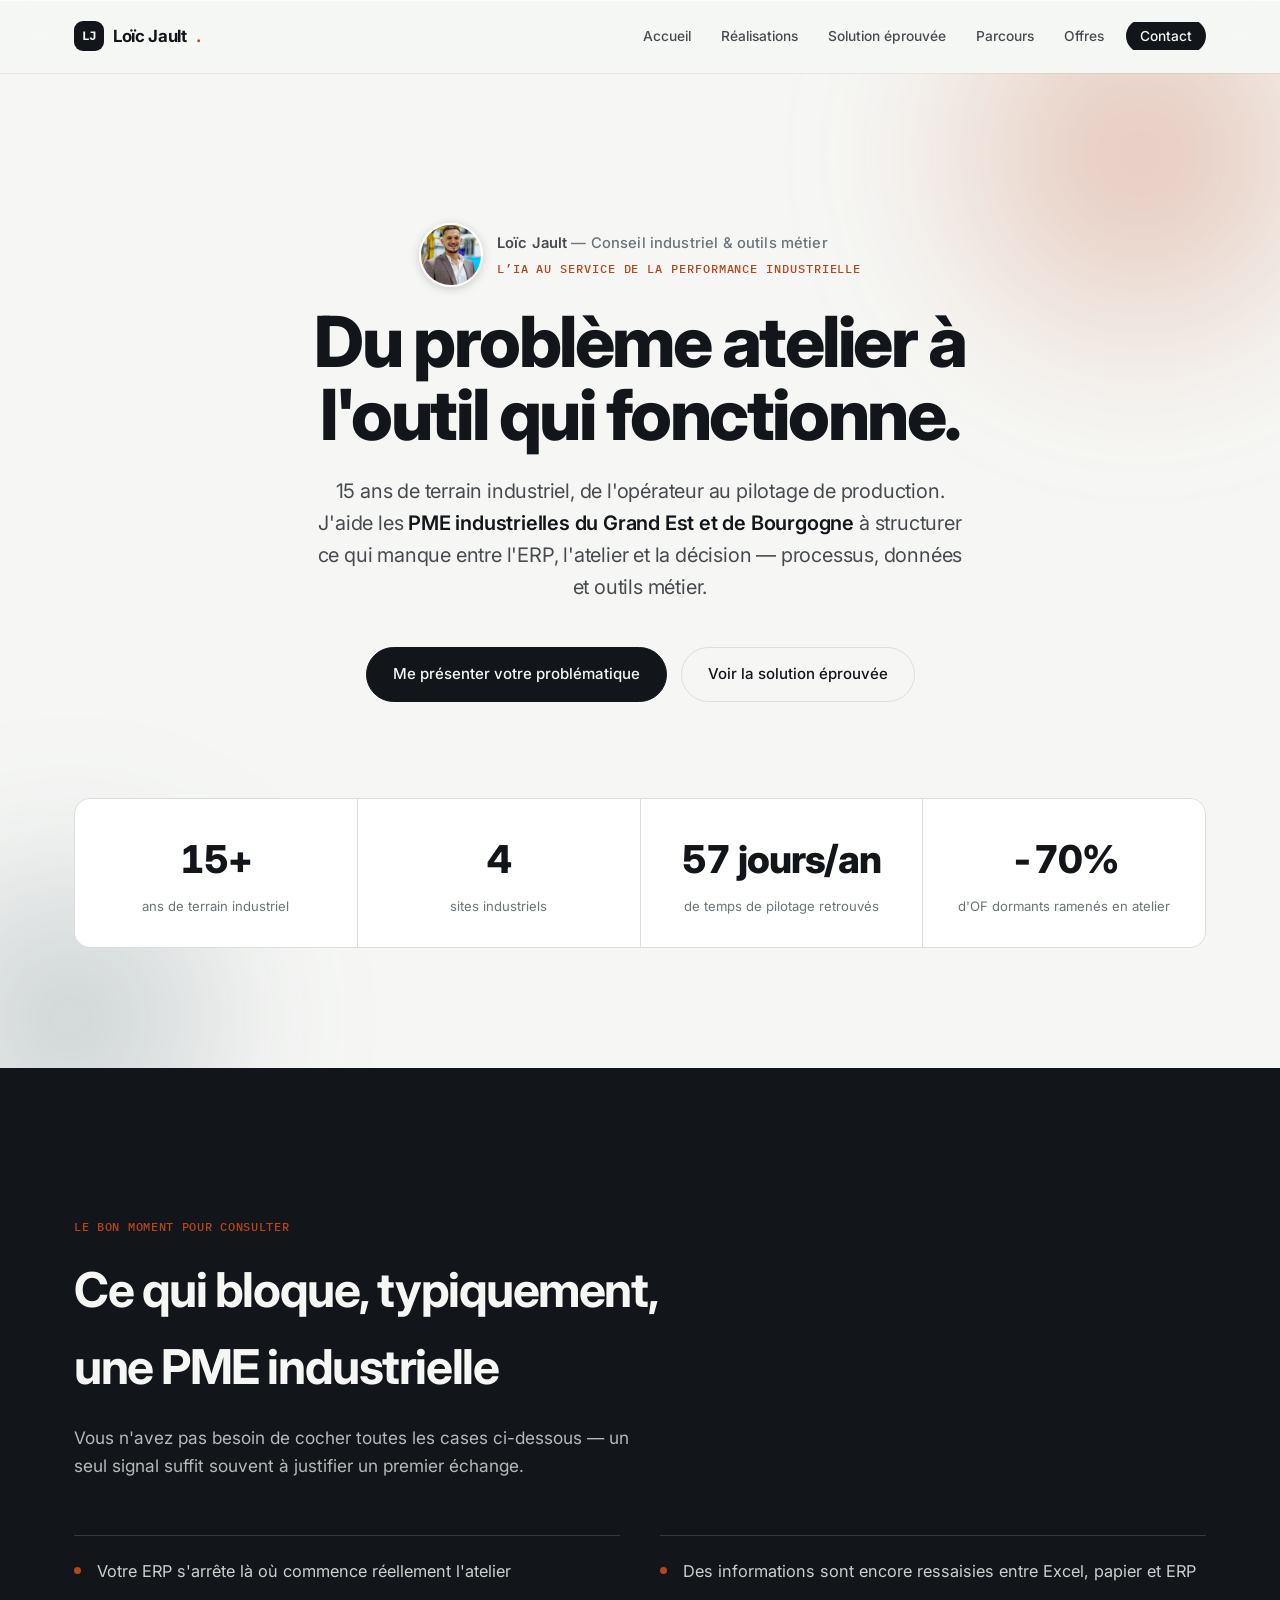
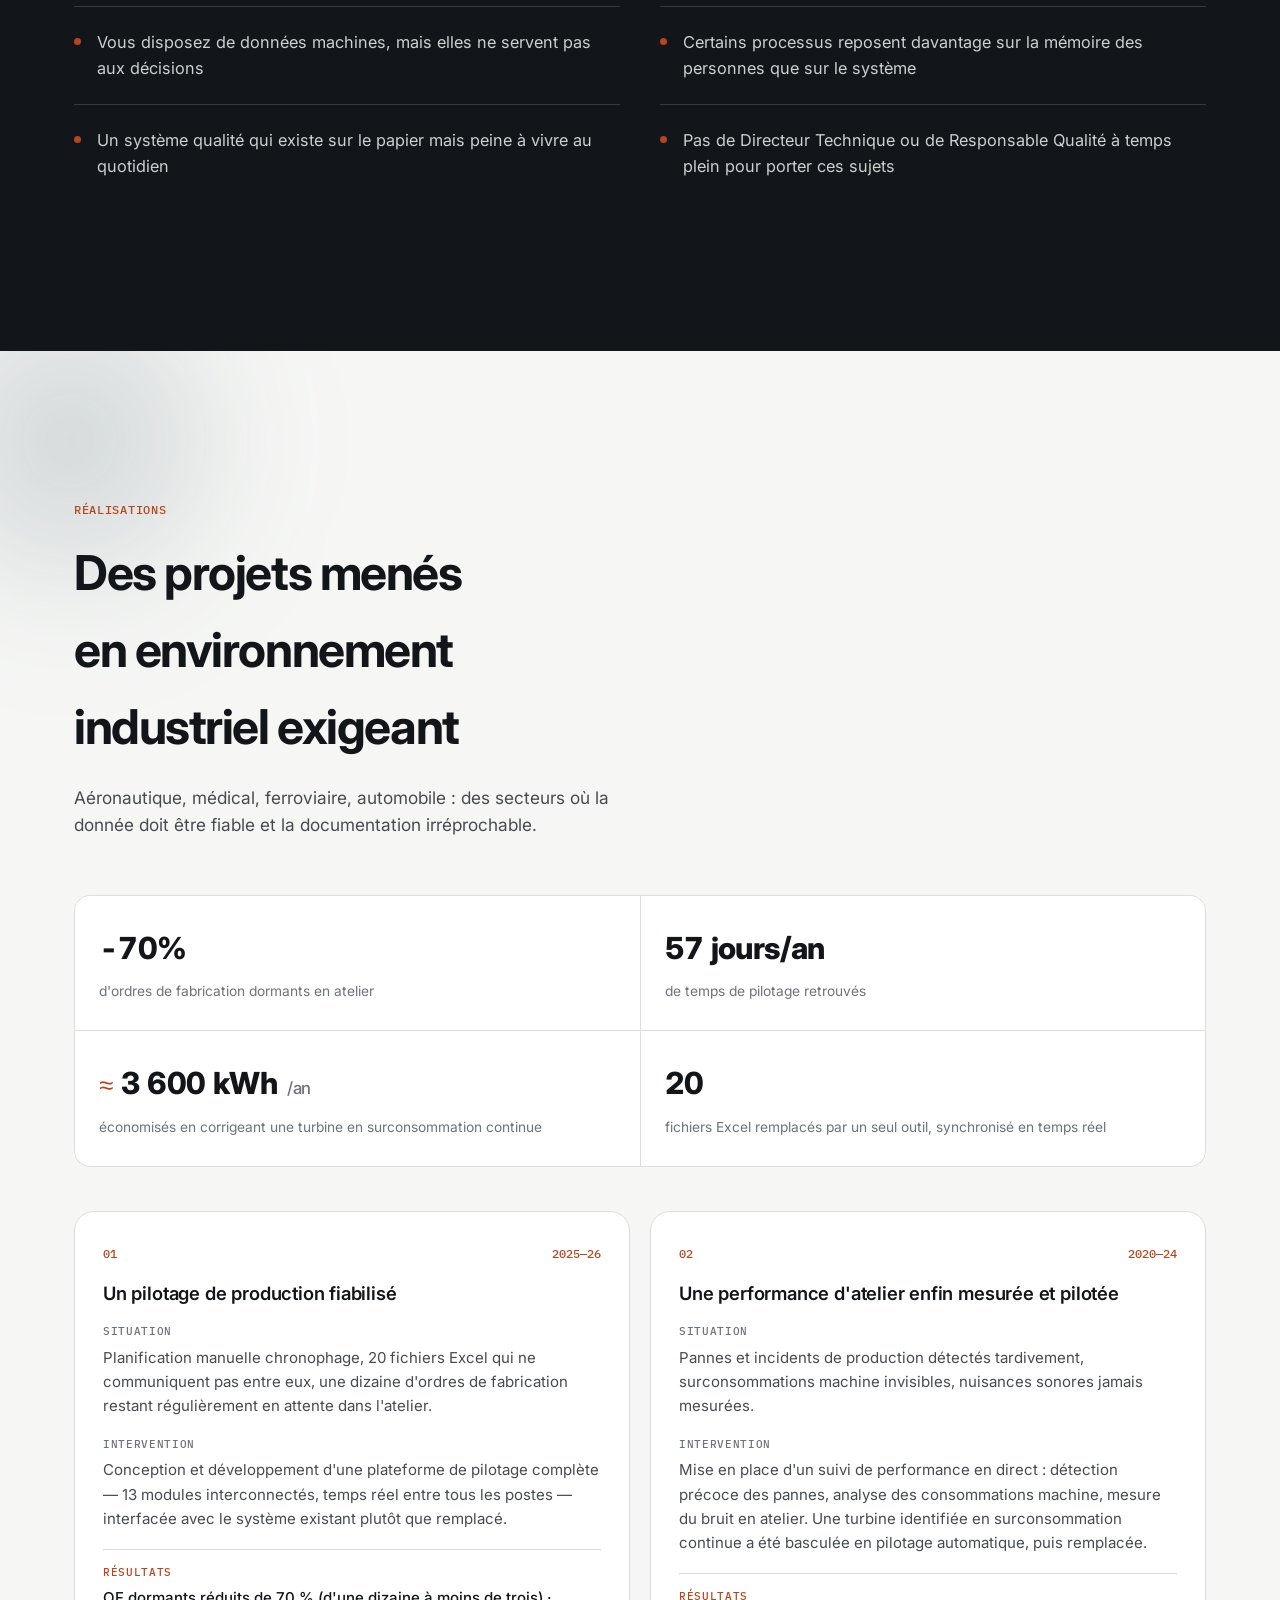
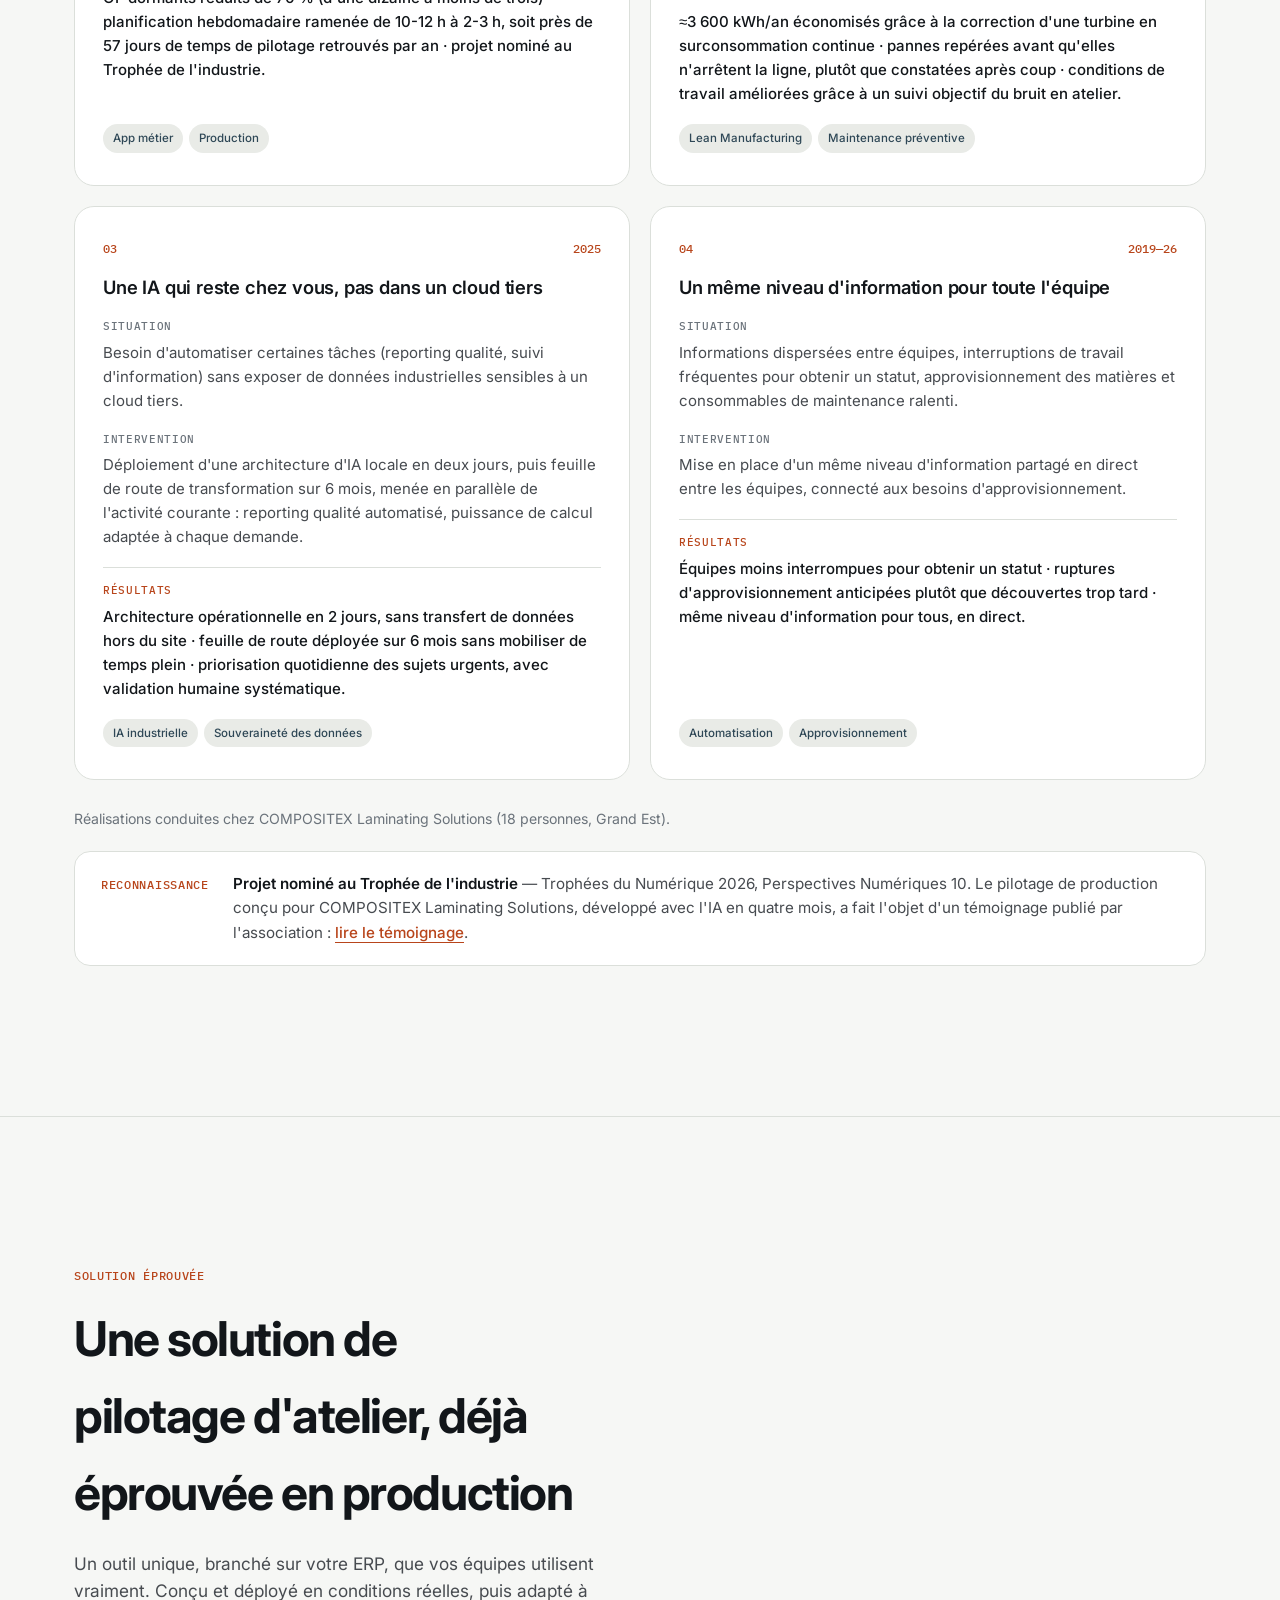
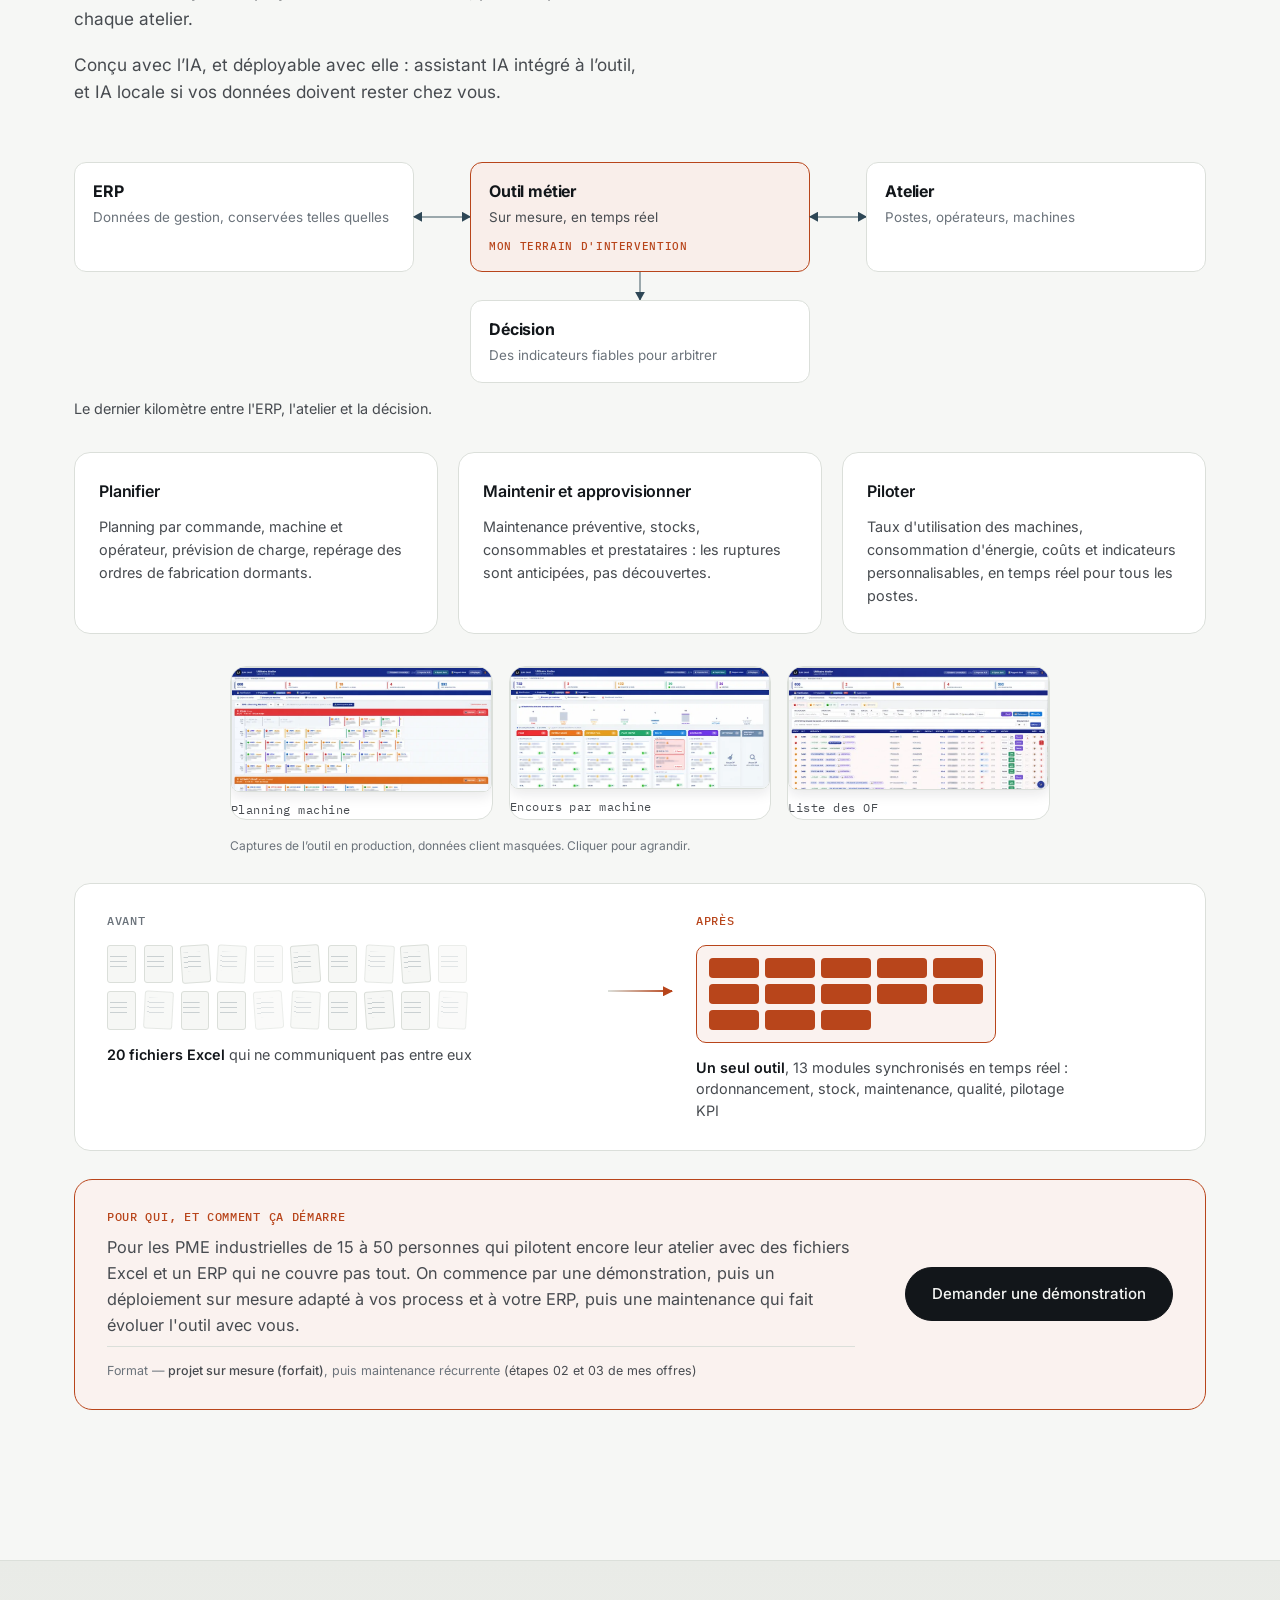
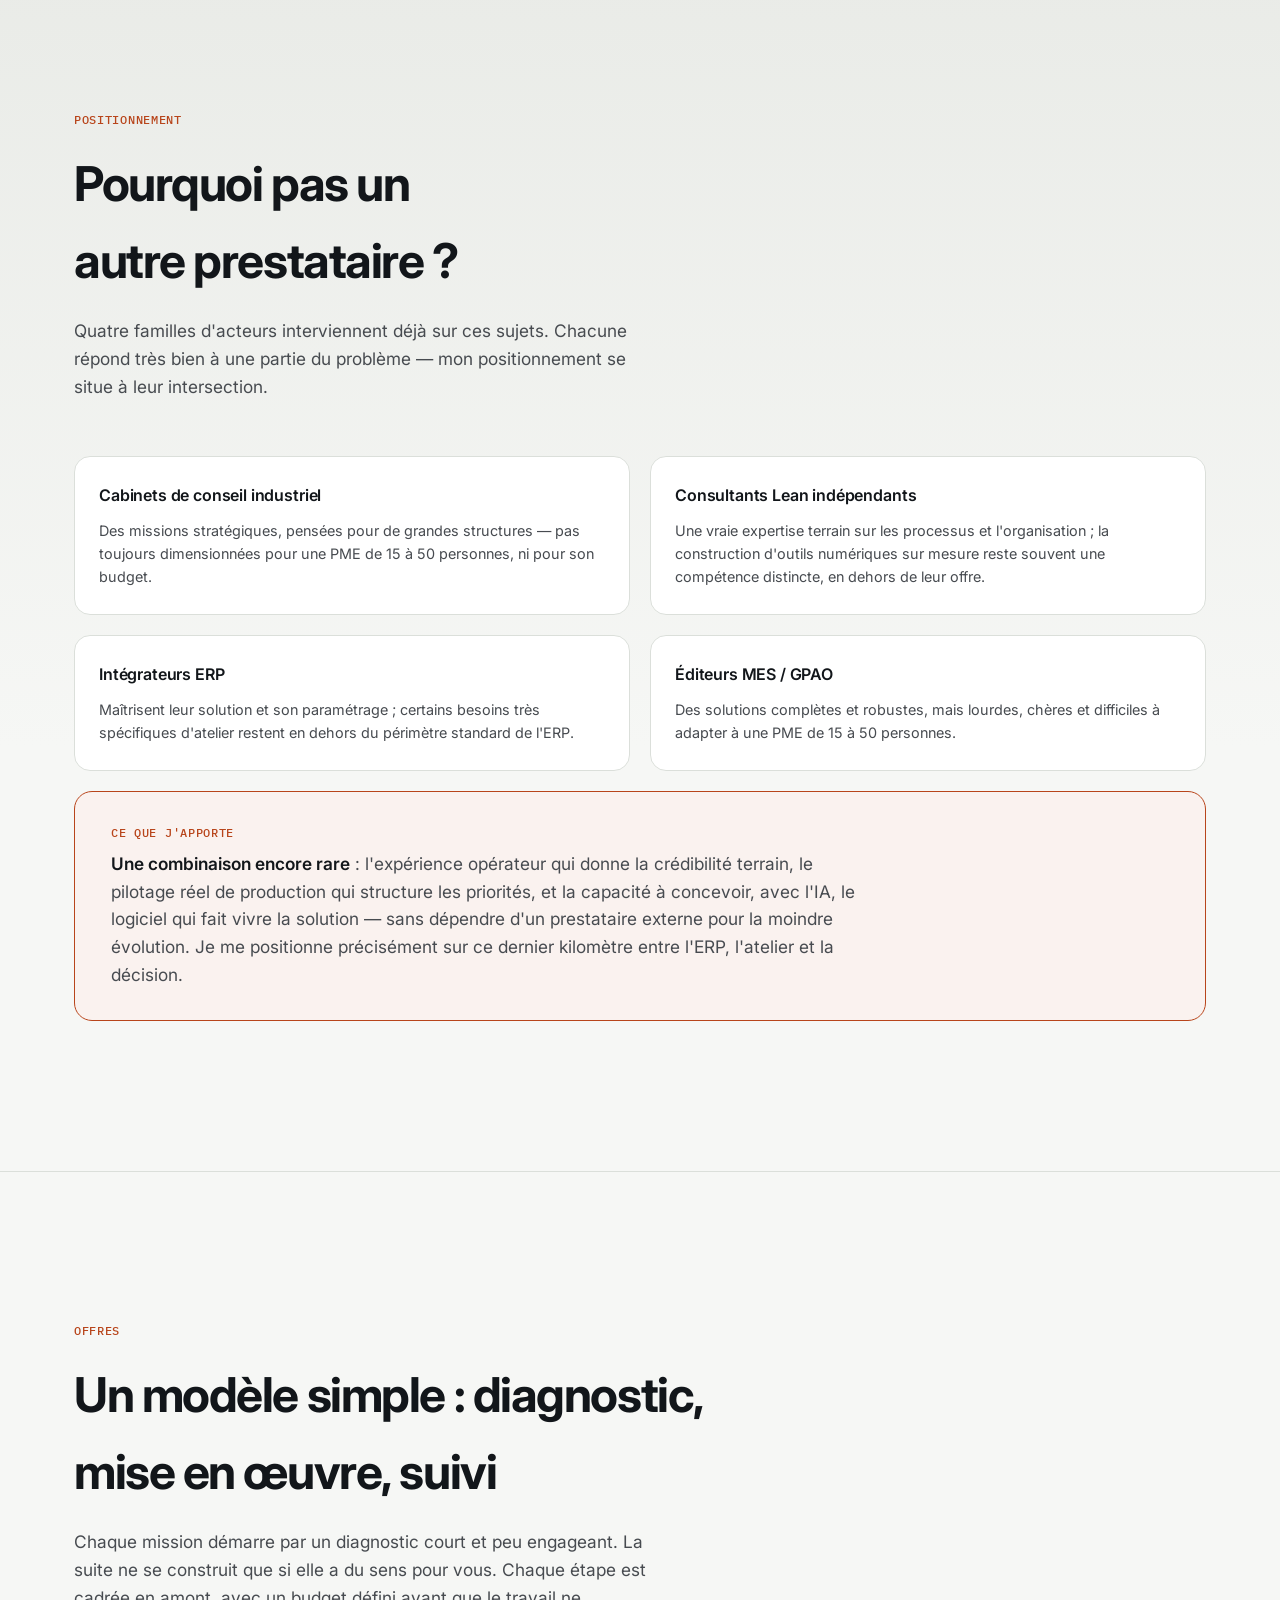
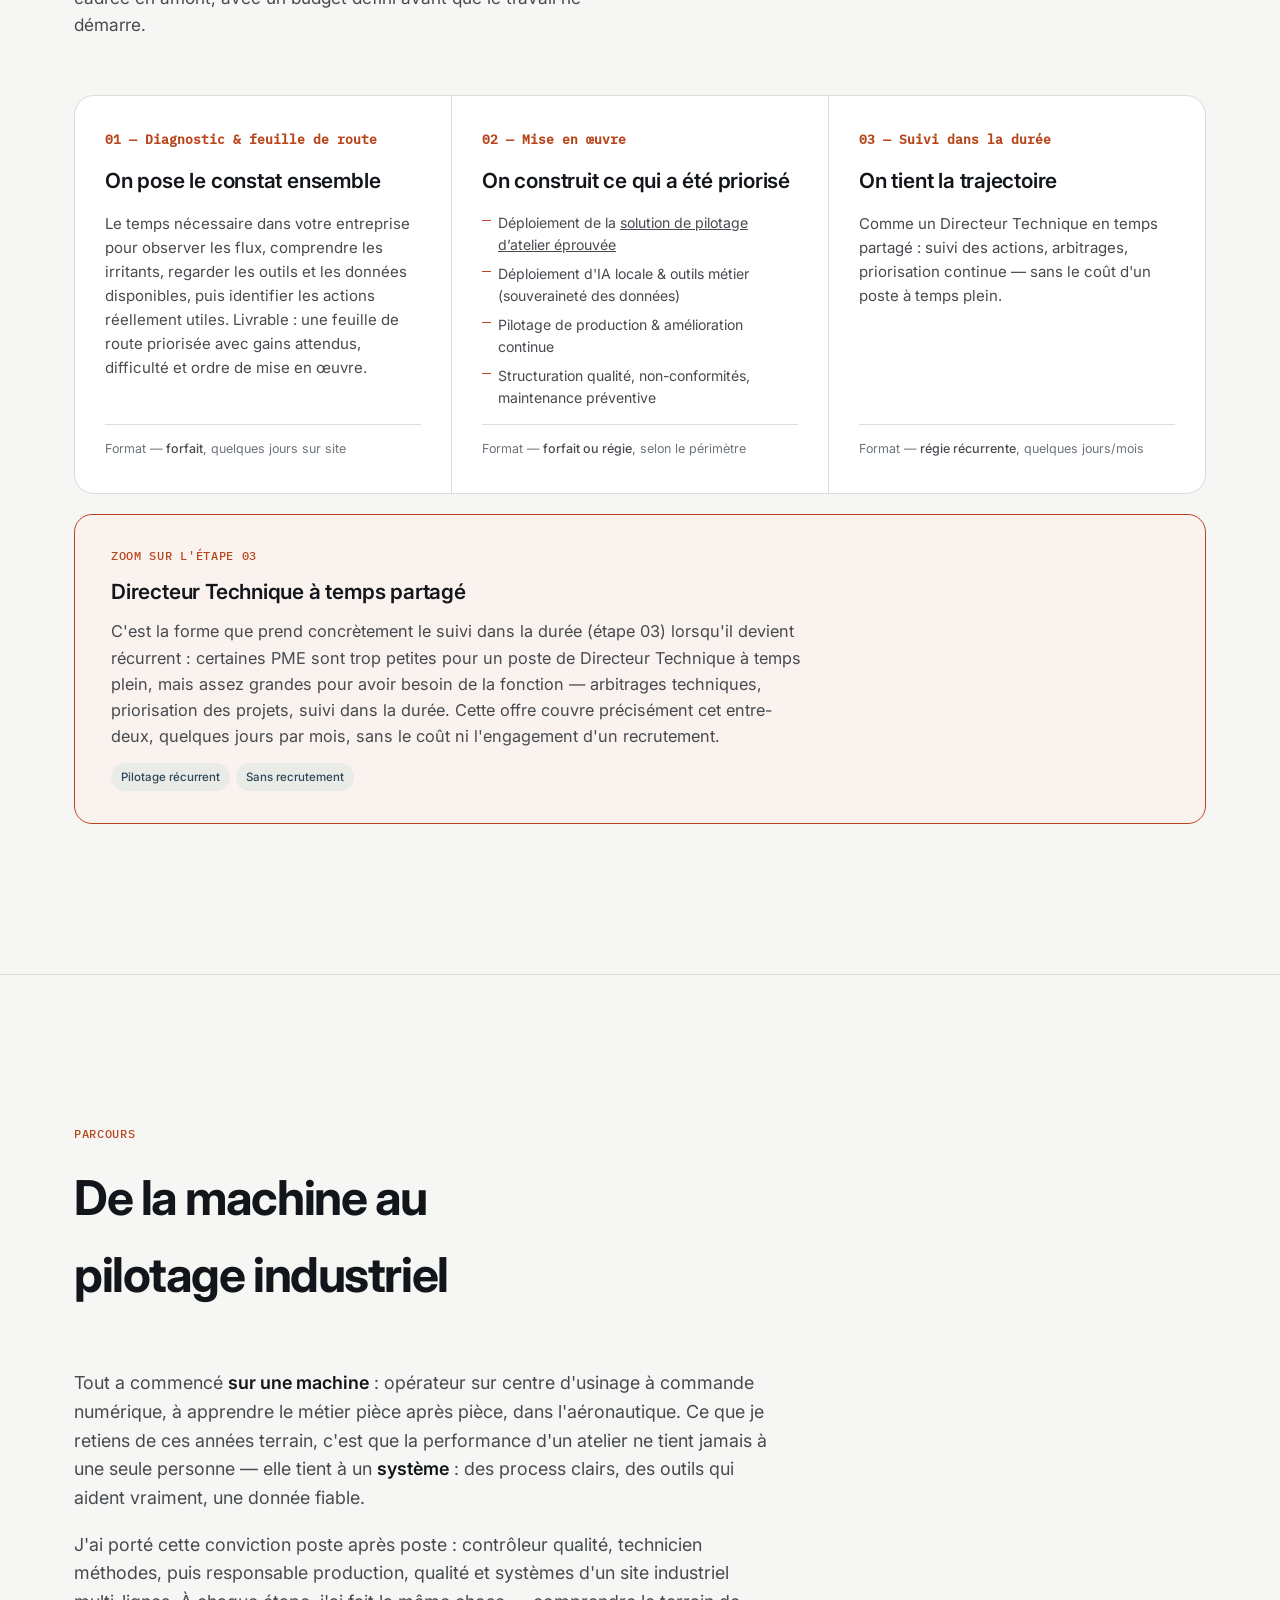
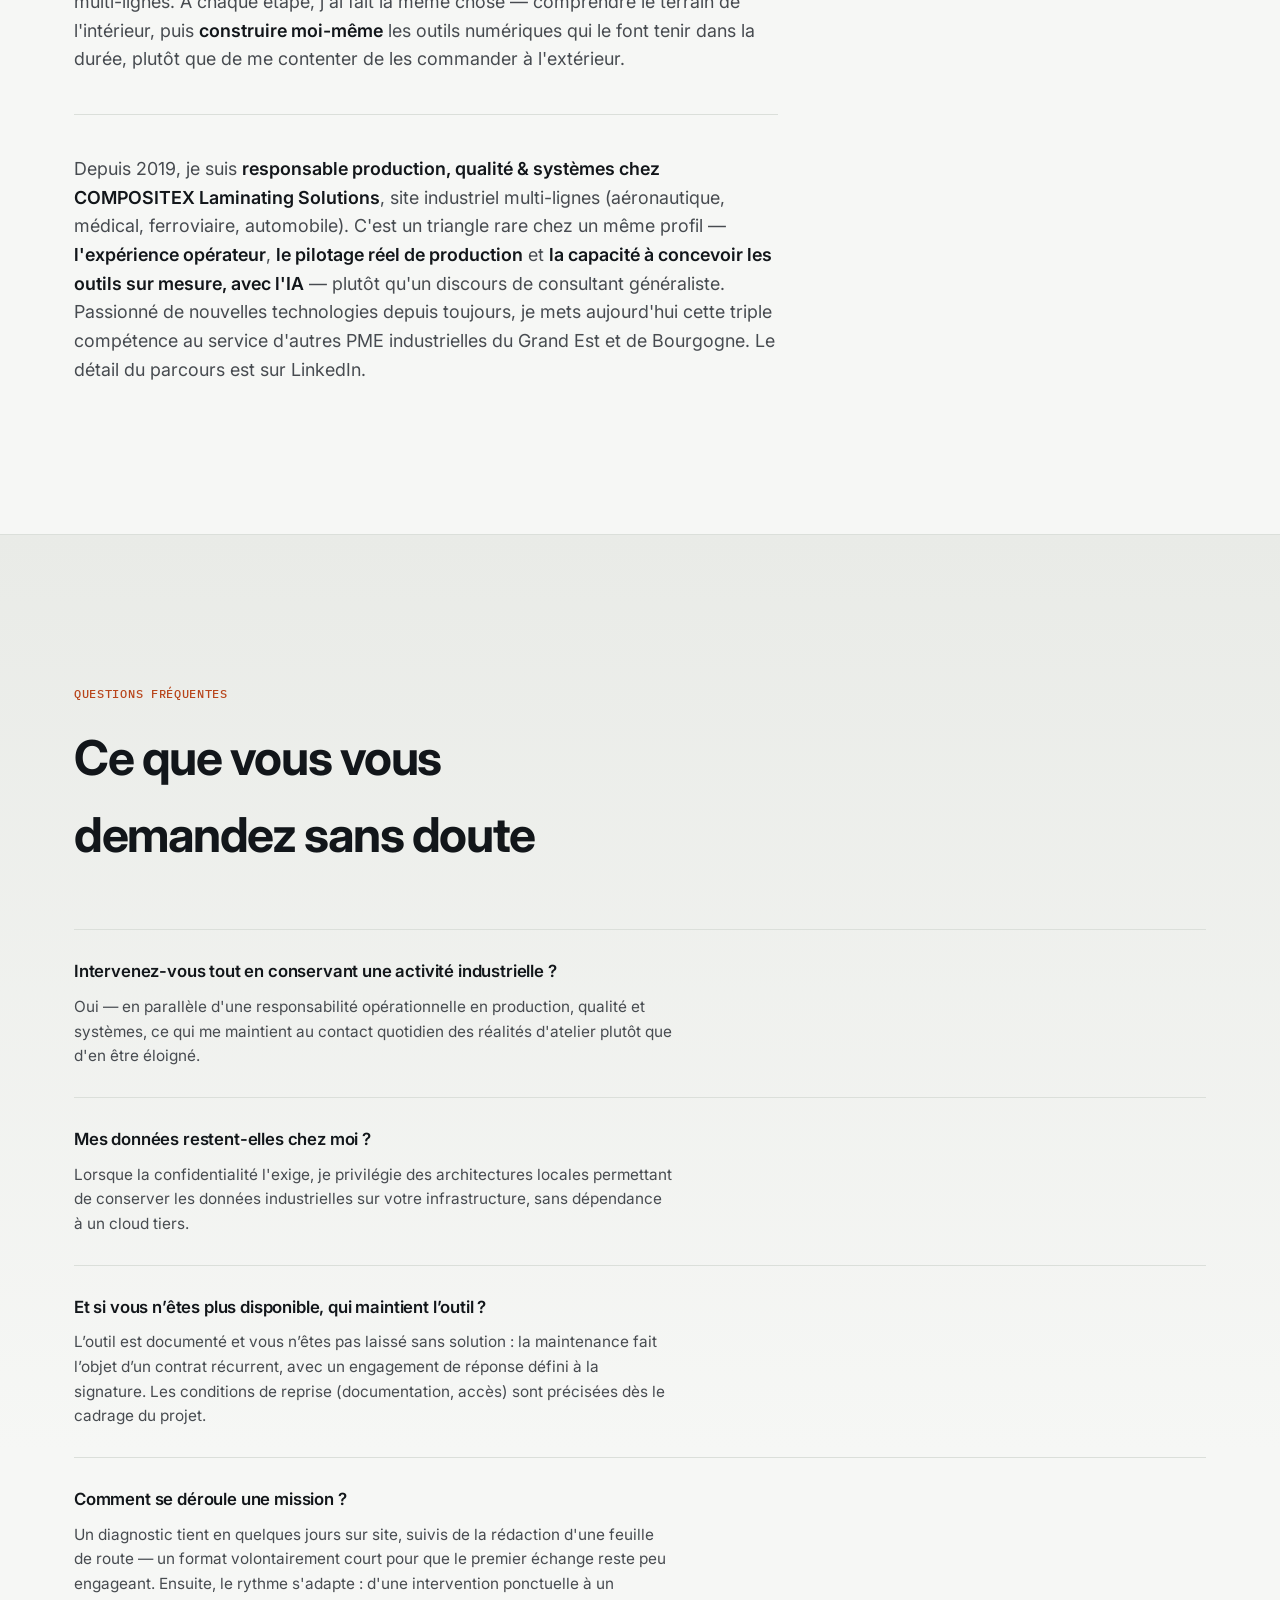
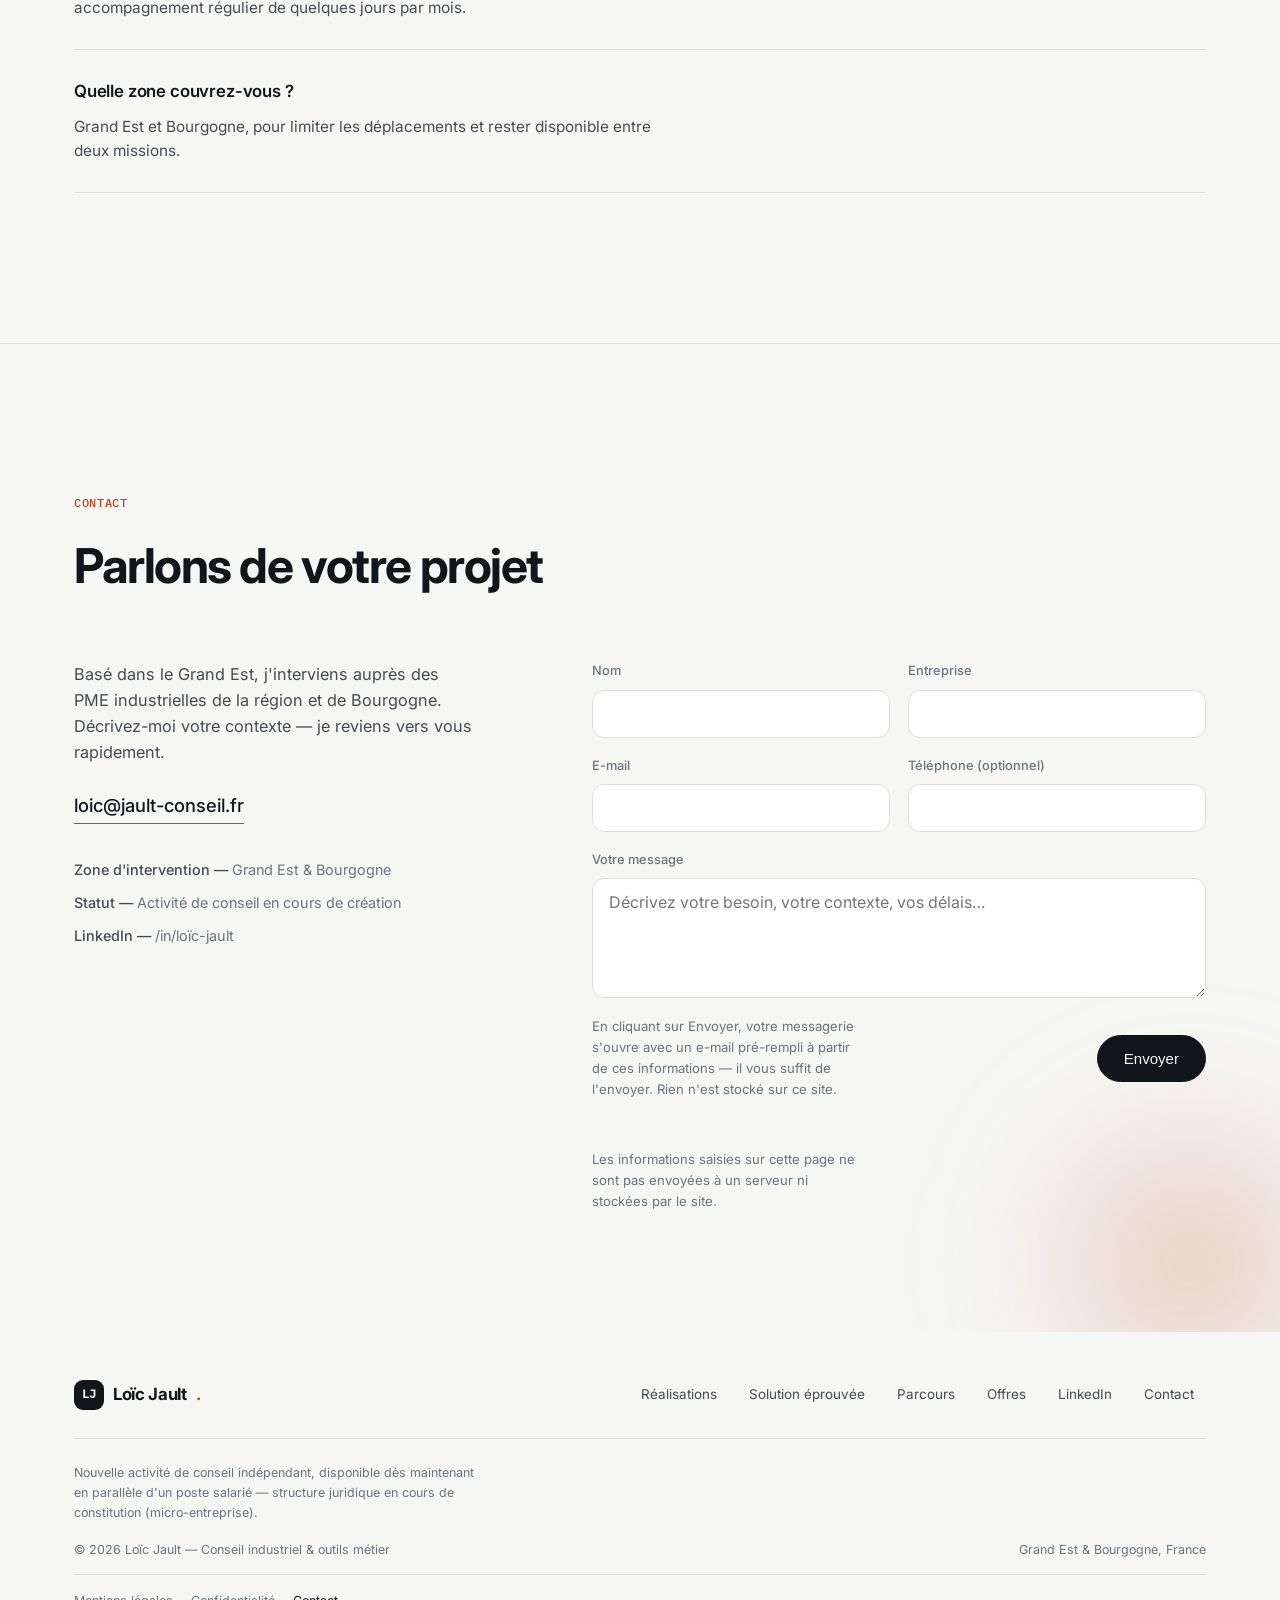
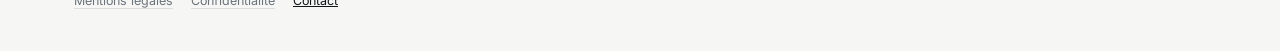
==== commit f0aca670: "Remplace la grande capture par trois captures compactes cliquables" ====
--- a/index.html
+++ b/index.html
@@ -102,7 +102,7 @@
 }
 </script>
 
-<link rel="stylesheet" href="styles.css?v=20261013b">
+<link rel="stylesheet" href="styles.css?v=20261013c">
 <noscript><style>.reveal{ opacity:1 !important; transform:none !important; filter:none !important; }</style></noscript>
 
 </head>
@@ -328,10 +328,21 @@
         </div>
       </div>
 
-      <figure class="solution-shot reveal">
-        <img src="solution-planning.webp" width="1600" height="762" loading="lazy" decoding="async" alt="Capture de l’outil : planning machine de la semaine, avec les ordres de fabrication par machine et par jour, code couleur d’urgence et taux de charge">
-        <figcaption>Exemple : planning machine de la semaine, données client masquées.</figcaption>
-      </figure>
+      <div class="solution-shots reveal">
+        <a class="shot" href="solution-planning.webp" target="_blank" rel="noopener">
+          <img src="solution-planning-mini.webp" width="720" height="343" loading="lazy" decoding="async" alt="Capture de l’outil : Planning machine de la semaine, ordres de fabrication par machine et par jour, code couleur d’urgence et taux de charge.">
+          <span>Planning machine</span>
+        </a>
+        <a class="shot" href="solution-encours.webp" target="_blank" rel="noopener">
+          <img src="solution-encours-mini.webp" width="720" height="335" loading="lazy" decoding="async" alt="Capture de l’outil : Vue par machine : ordres en attente et en cours, retards signalés en rouge.">
+          <span>Encours par machine</span>
+        </a>
+        <a class="shot" href="solution-liste.webp" target="_blank" rel="noopener">
+          <img src="solution-liste-mini.webp" width="720" height="337" loading="lazy" decoding="async" alt="Capture de l’outil : Liste des ordres de fabrication avec filtres, statuts, opérations, semaine cible et affectation en masse.">
+          <span>Liste des OF</span>
+        </a>
+        <p class="shots-note">Captures de l’outil en production, données client masquées. Cliquer pour agrandir.</p>
+      </div>
 
       <div class="solution-proof">
       <figure class="excel-map reveal">
@@ -633,6 +644,6 @@
     </div>
   </div>
 
-<script src="app.js?v=20261013b" defer></script>
+<script src="app.js?v=20261013c" defer></script>
 </body>
 </html>
--- a/styles.css
+++ b/styles.css
@@ -695,3 +695,12 @@
 .solution-shot figcaption{ margin-top:10px; font-family:'IBM Plex Mono',monospace; font-size:12px; letter-spacing:.04em; color:var(--ink-faint); }
 .step-note{ color:var(--ink-soft); }
 @media (max-width:780px){ .compare-grid-4{ grid-template-columns:1fr; } }
+
+/* Trois captures compactes */
+.solution-shots{ display:grid; grid-template-columns:repeat(3,1fr); gap:16px; margin:32px auto 0; max-width:820px; }
+.solution-shots .shot{ display:flex; flex-direction:column; gap:8px; text-decoration:none; color:var(--ink-soft); }
+.solution-shots .shot img{ display:block; width:100%; height:auto; border:1px solid var(--line); border-radius:8px; box-shadow:0 4px 14px rgba(18,22,26,.10); transition:transform .2s, box-shadow .2s; }
+.solution-shots .shot:hover img,.solution-shots .shot:focus-visible img{ transform:translateY(-2px); box-shadow:0 8px 22px rgba(18,22,26,.18); }
+.solution-shots .shot span{ font-family:'IBM Plex Mono',monospace; font-size:12px; letter-spacing:.04em; }
+.solution-shots .shots-note{ grid-column:1/-1; margin:0; font-size:12px; color:var(--ink-faint); }
+@media (max-width:640px){ .solution-shots{ grid-template-columns:1fr; max-width:420px; } }
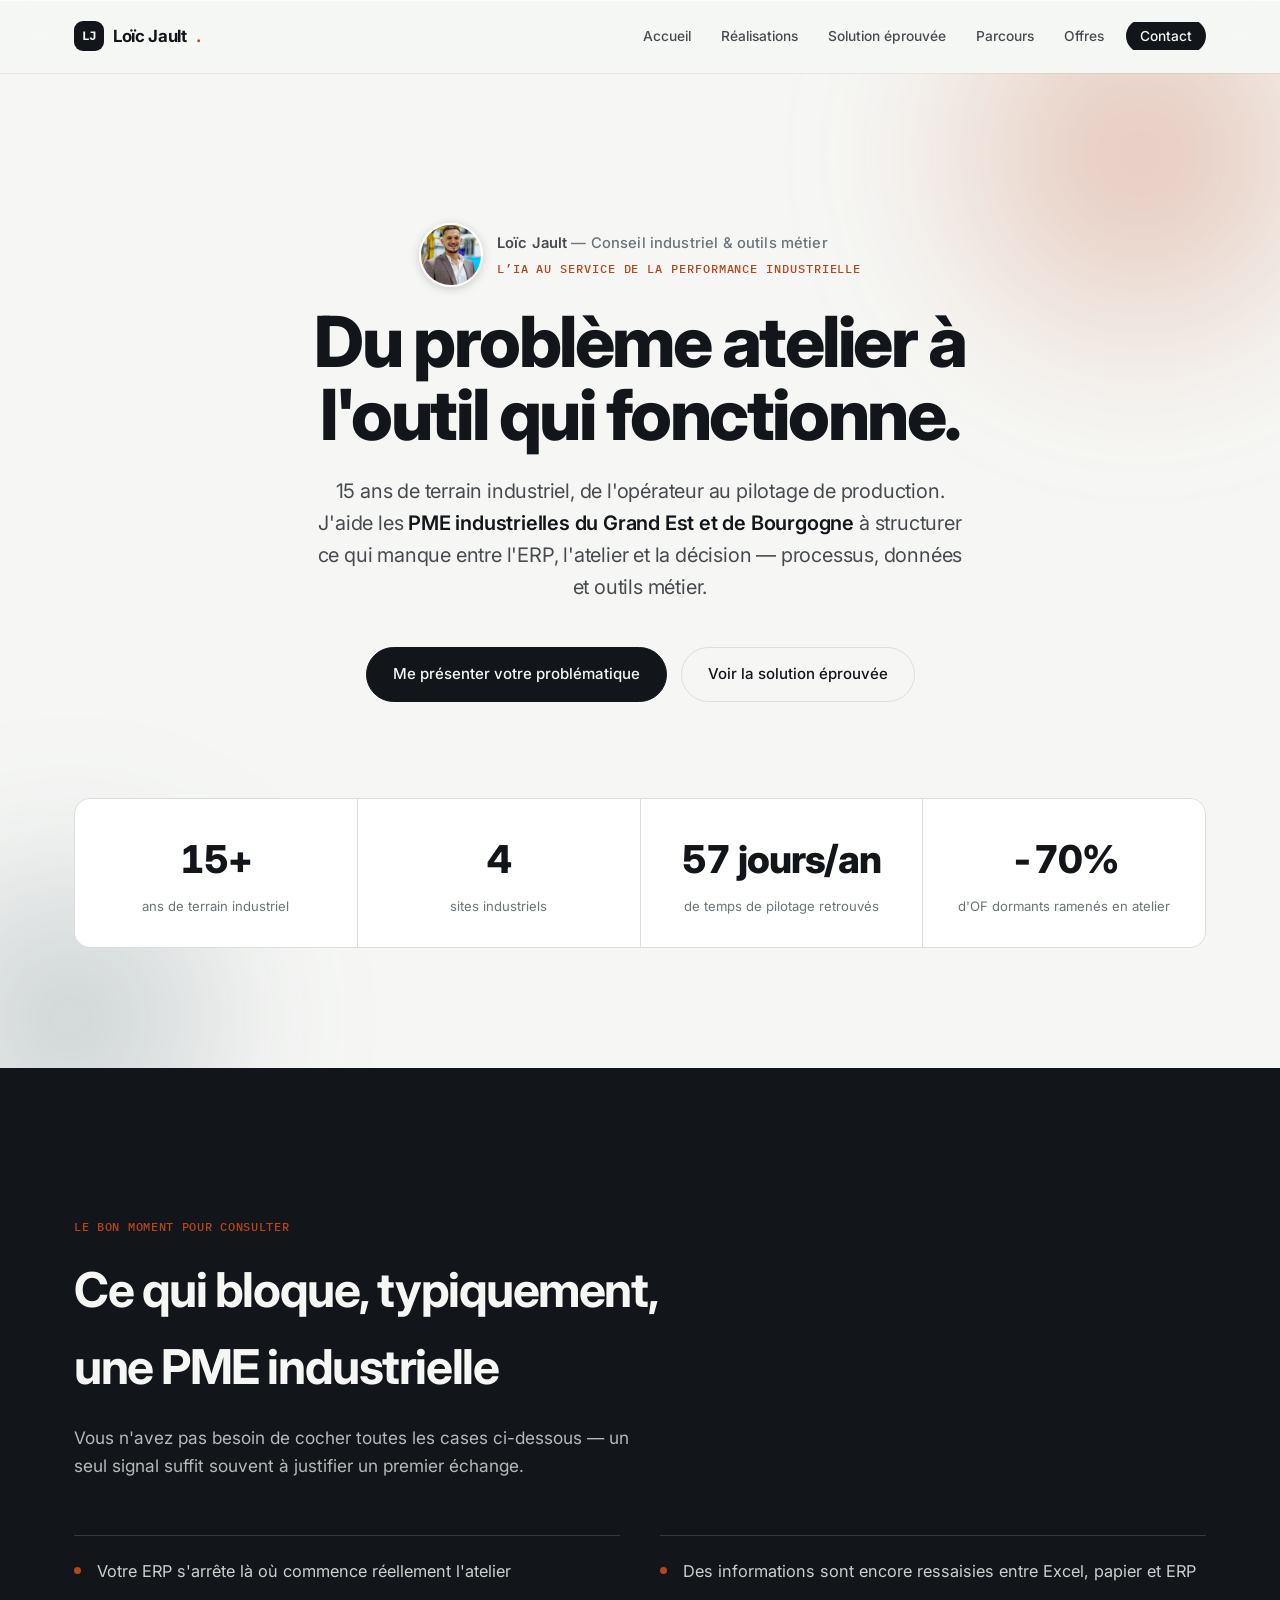
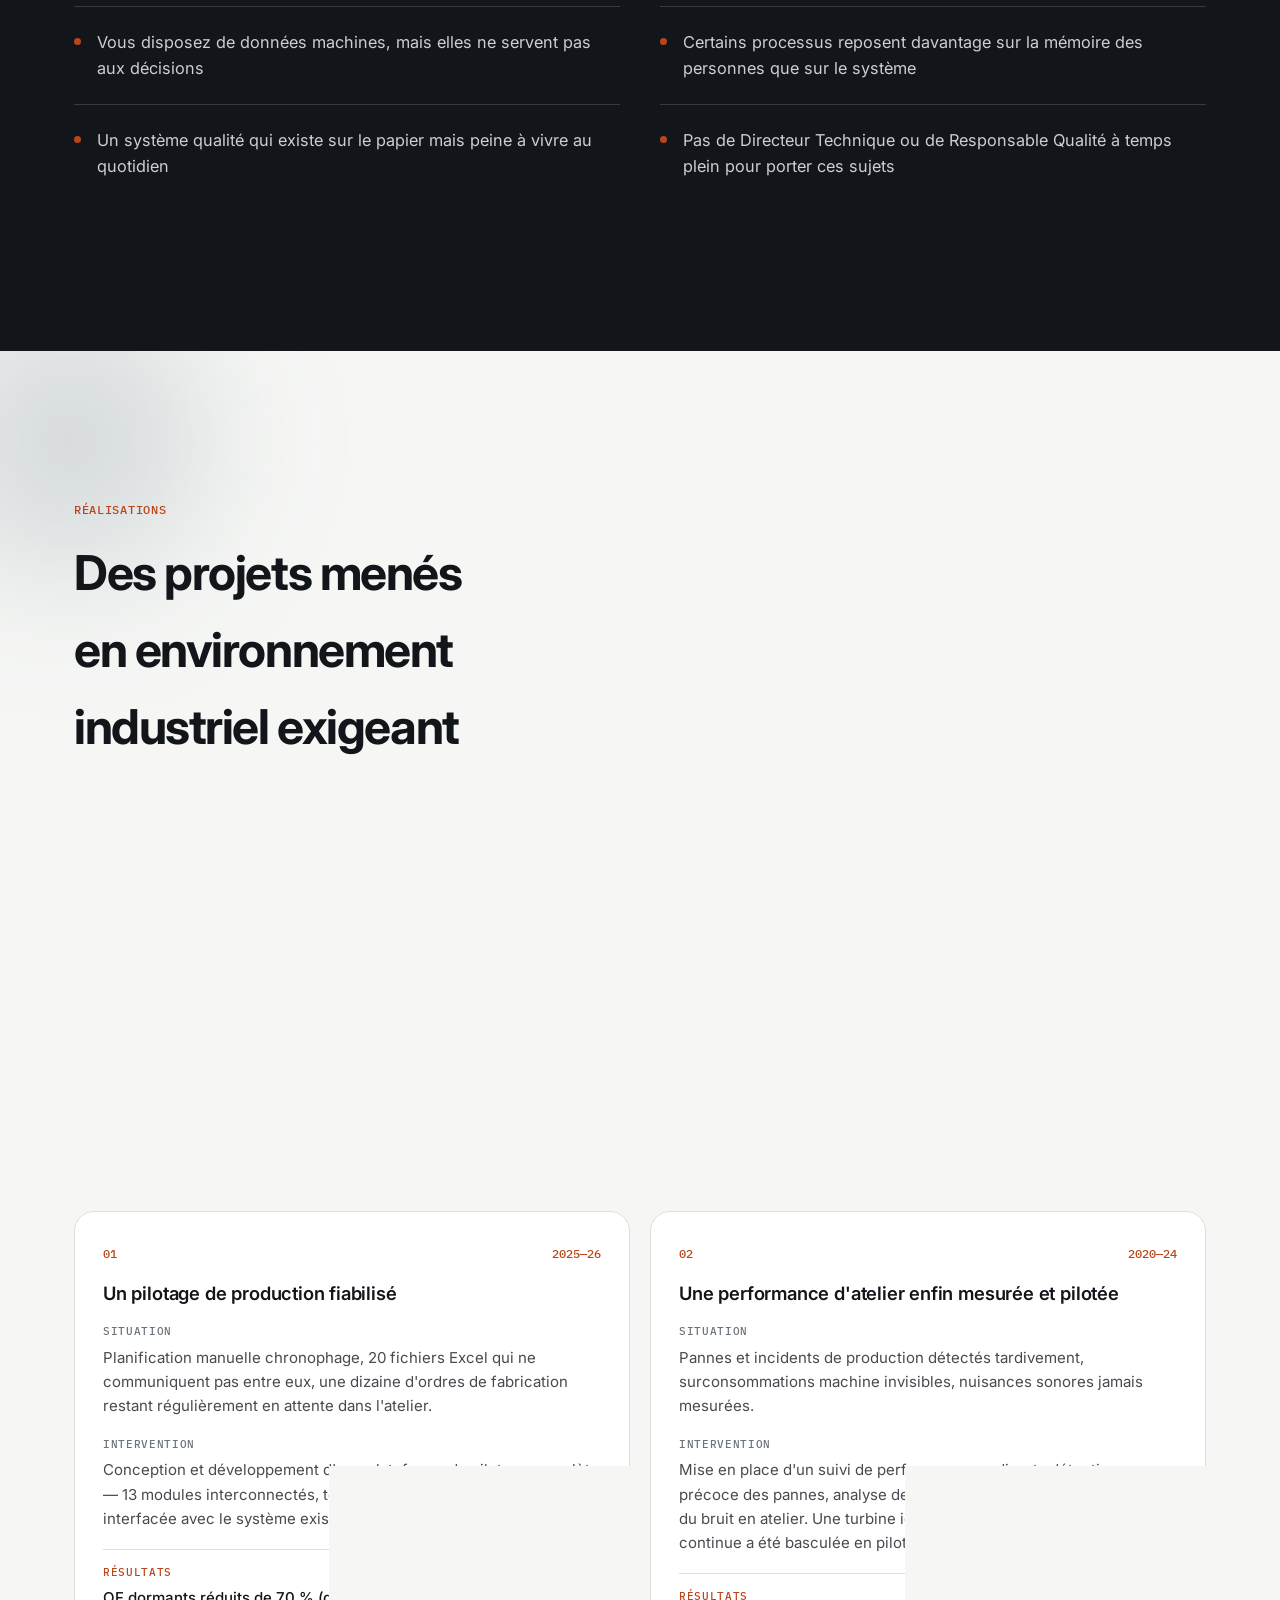
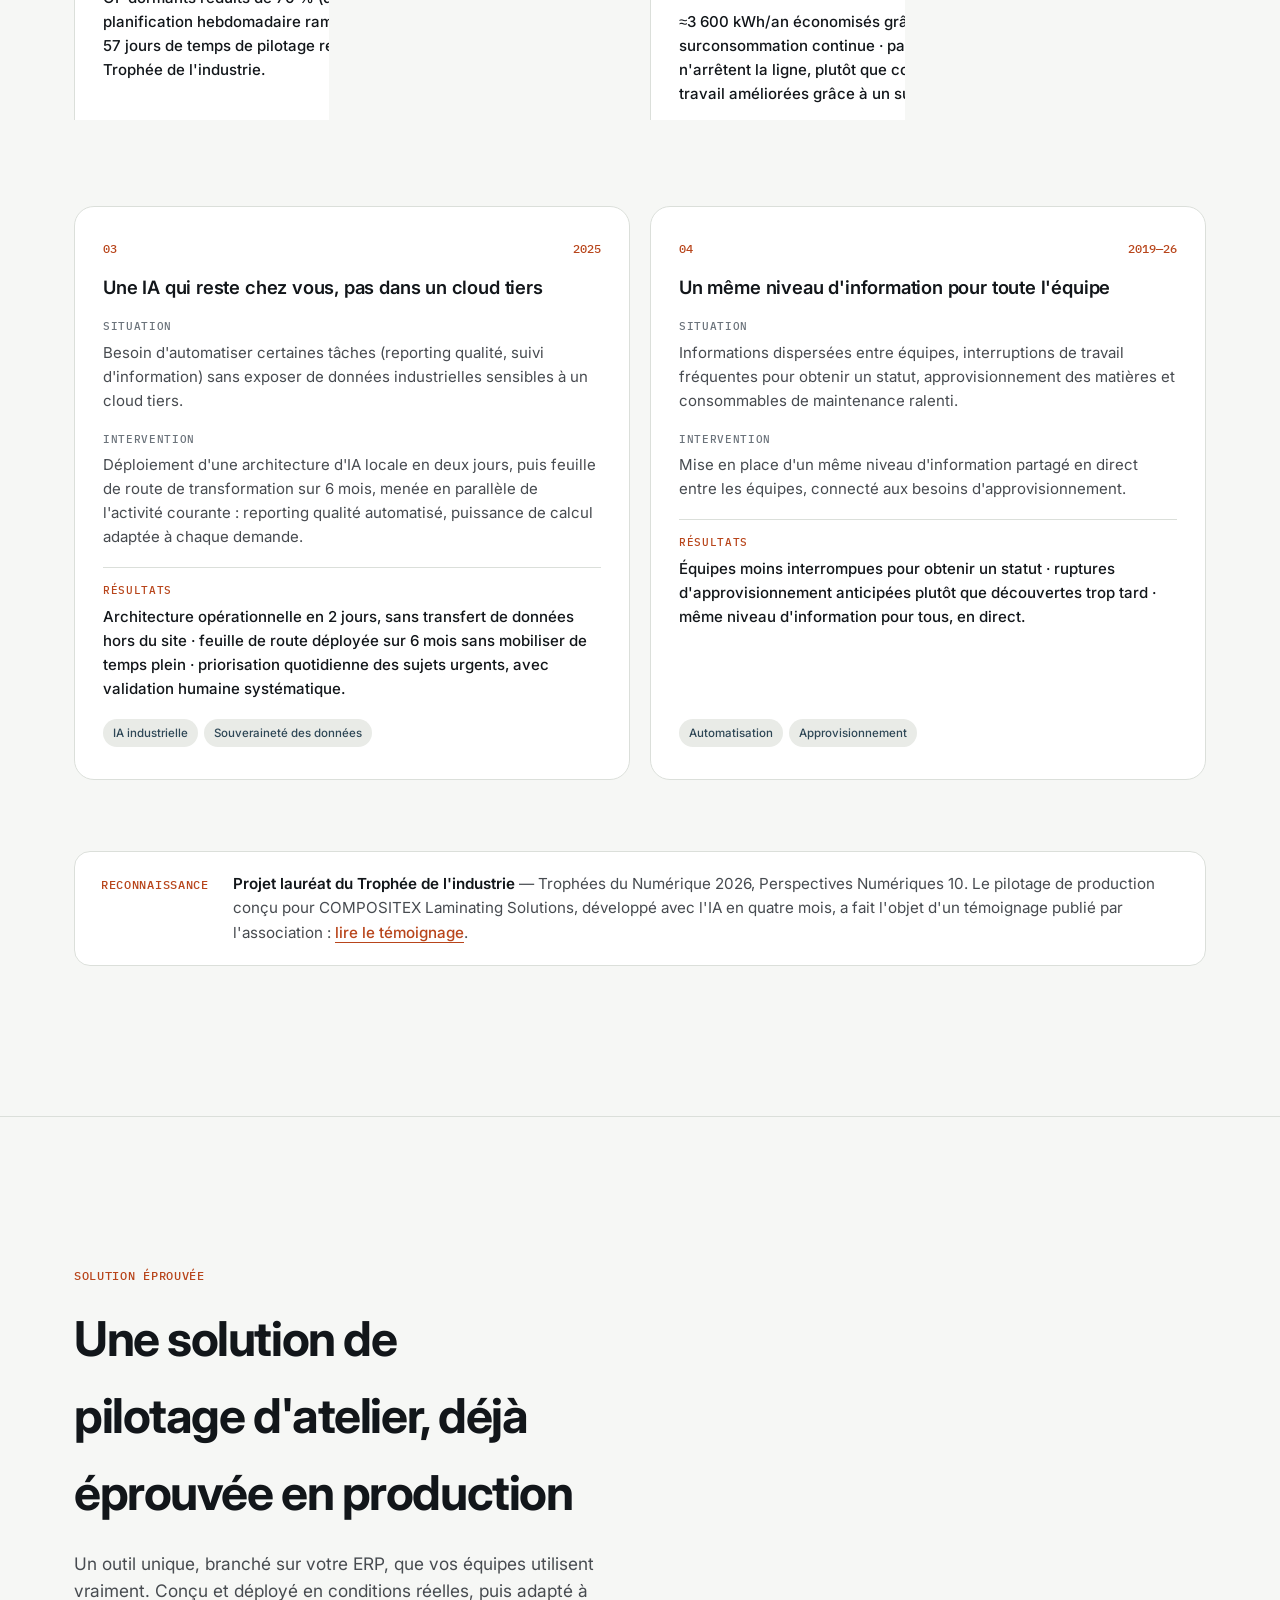
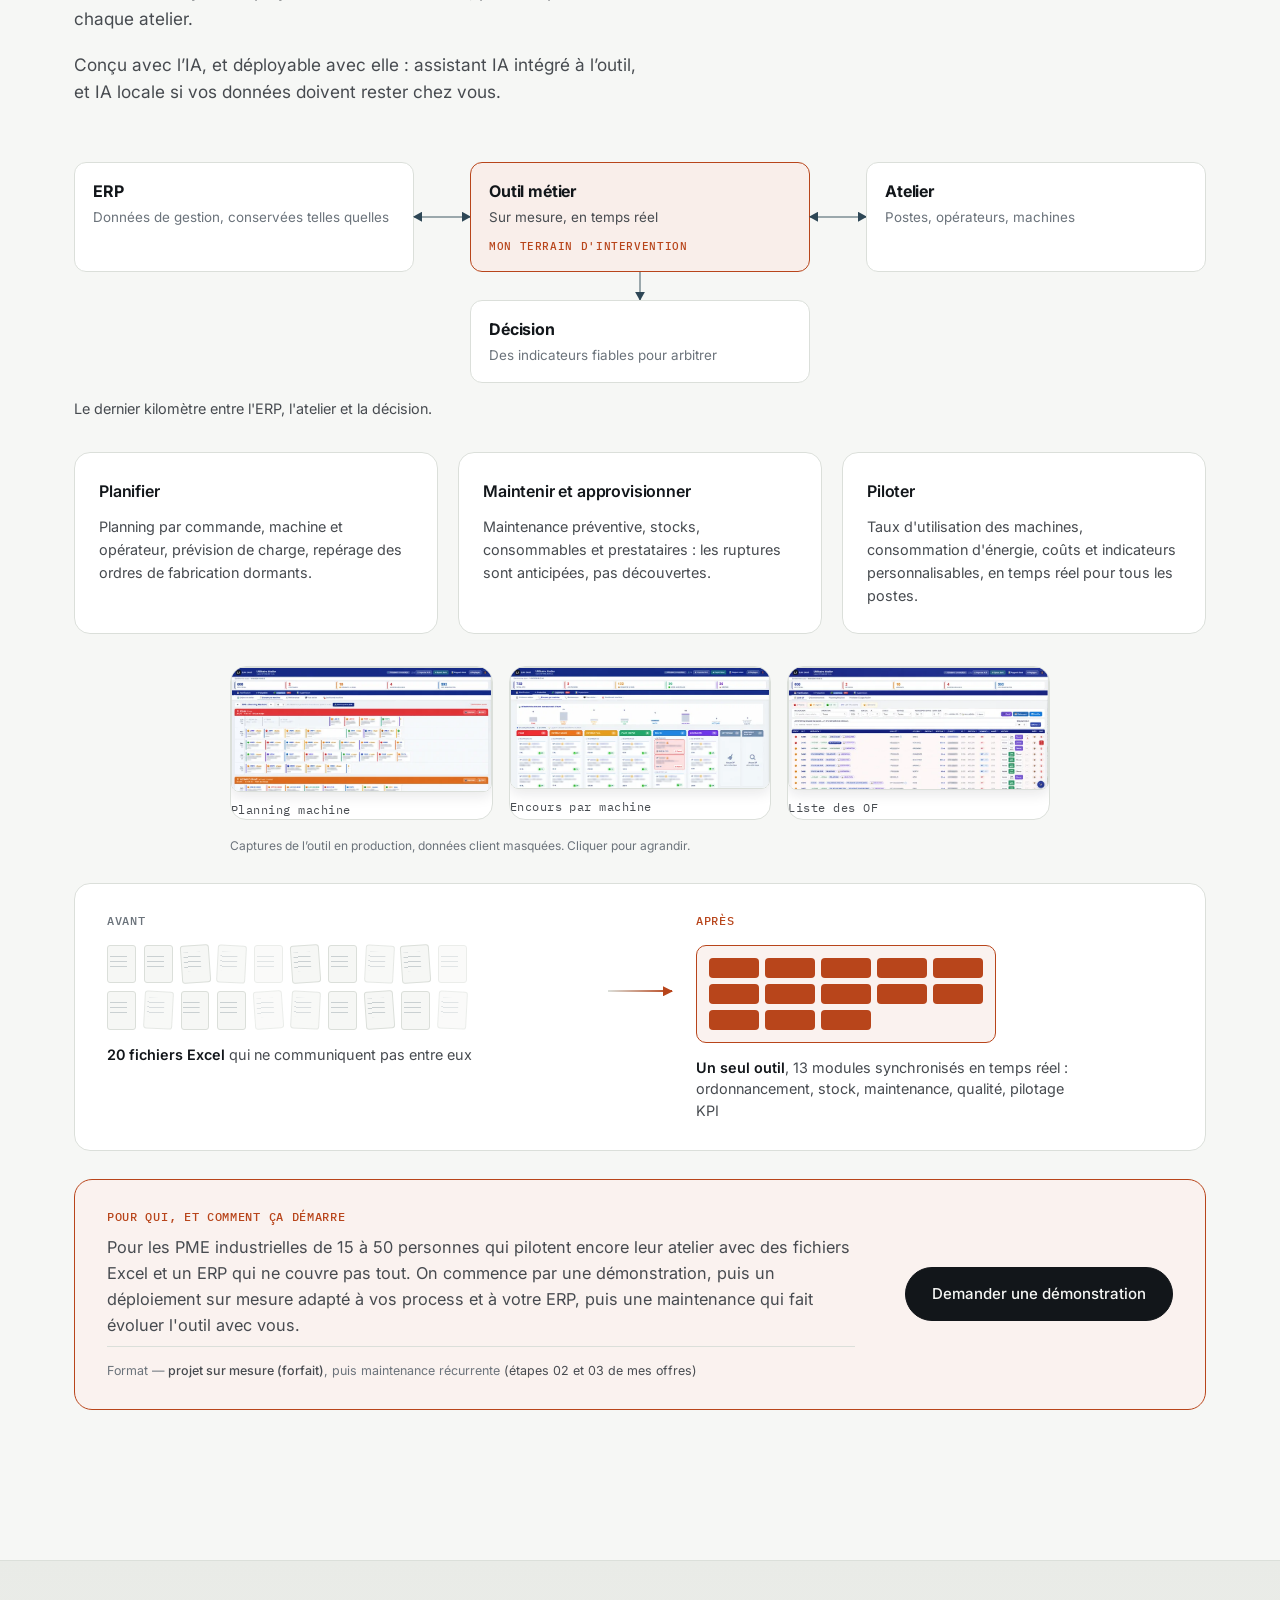
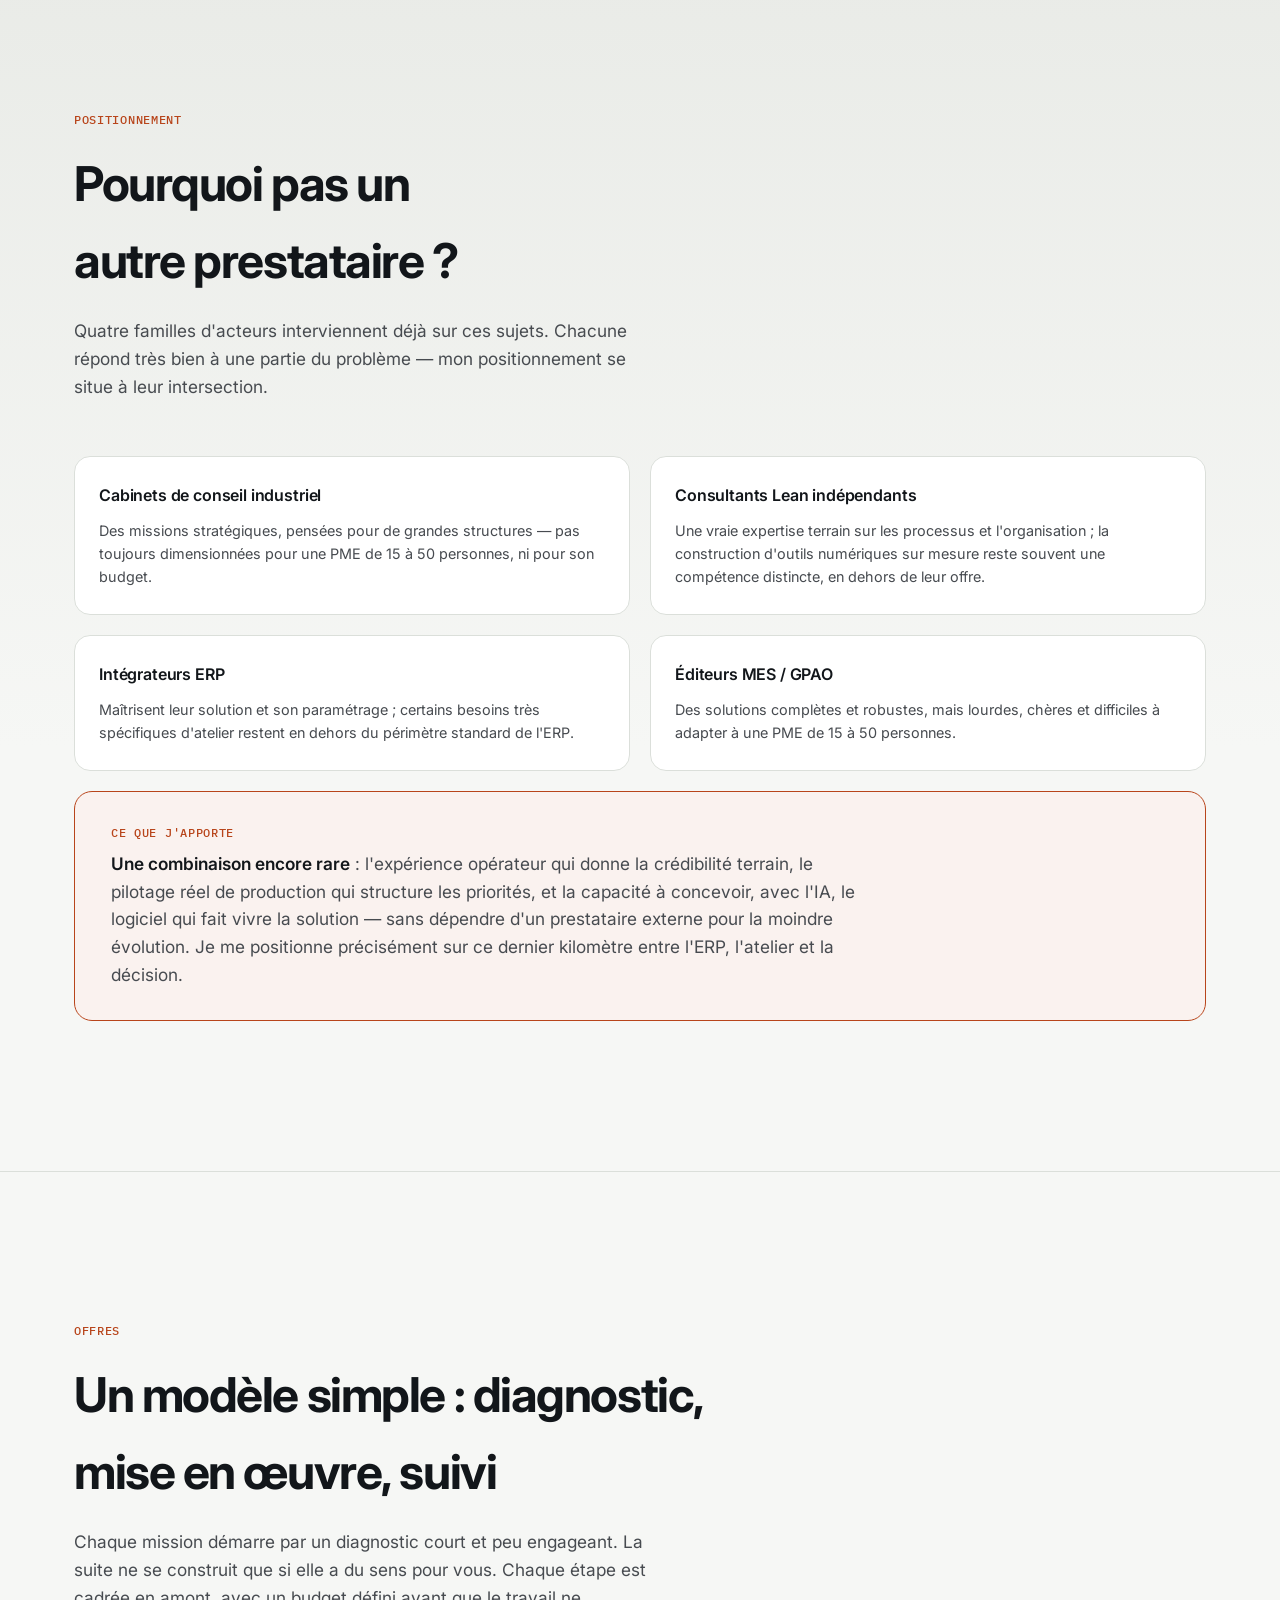
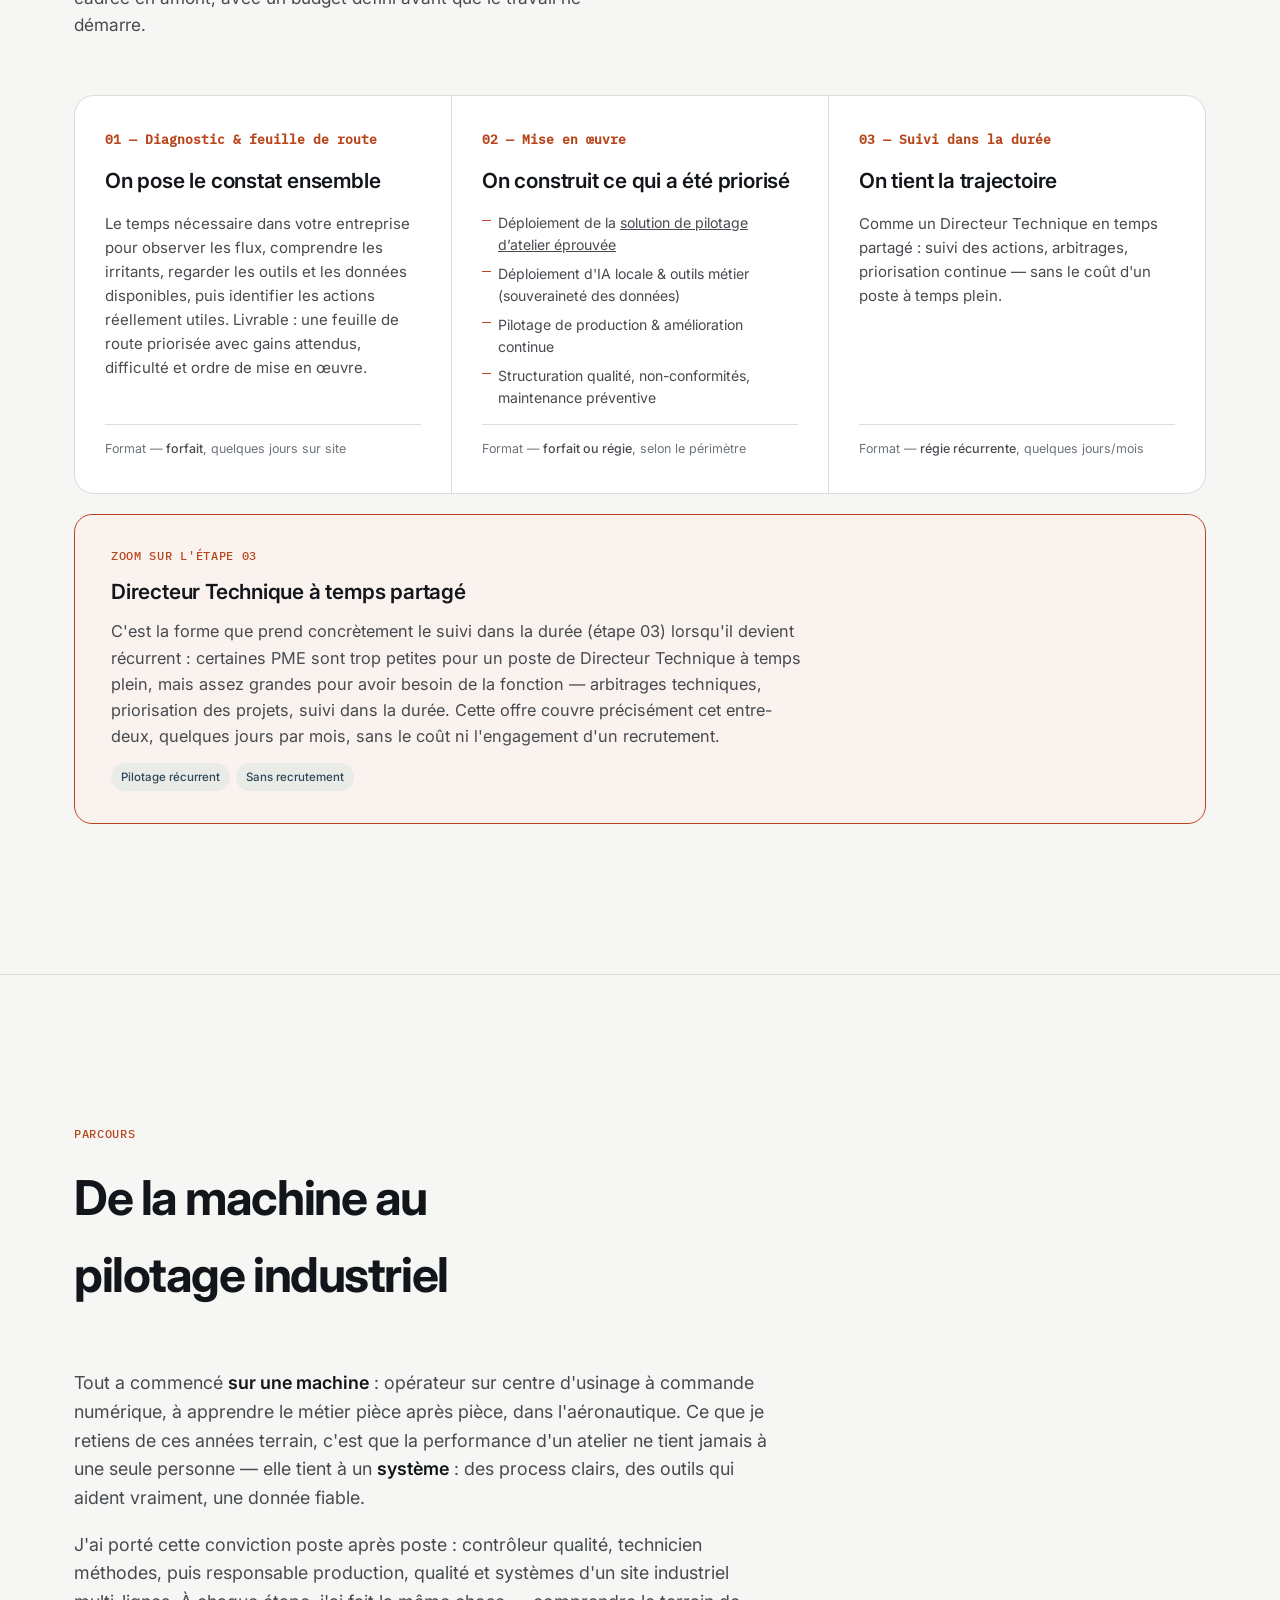
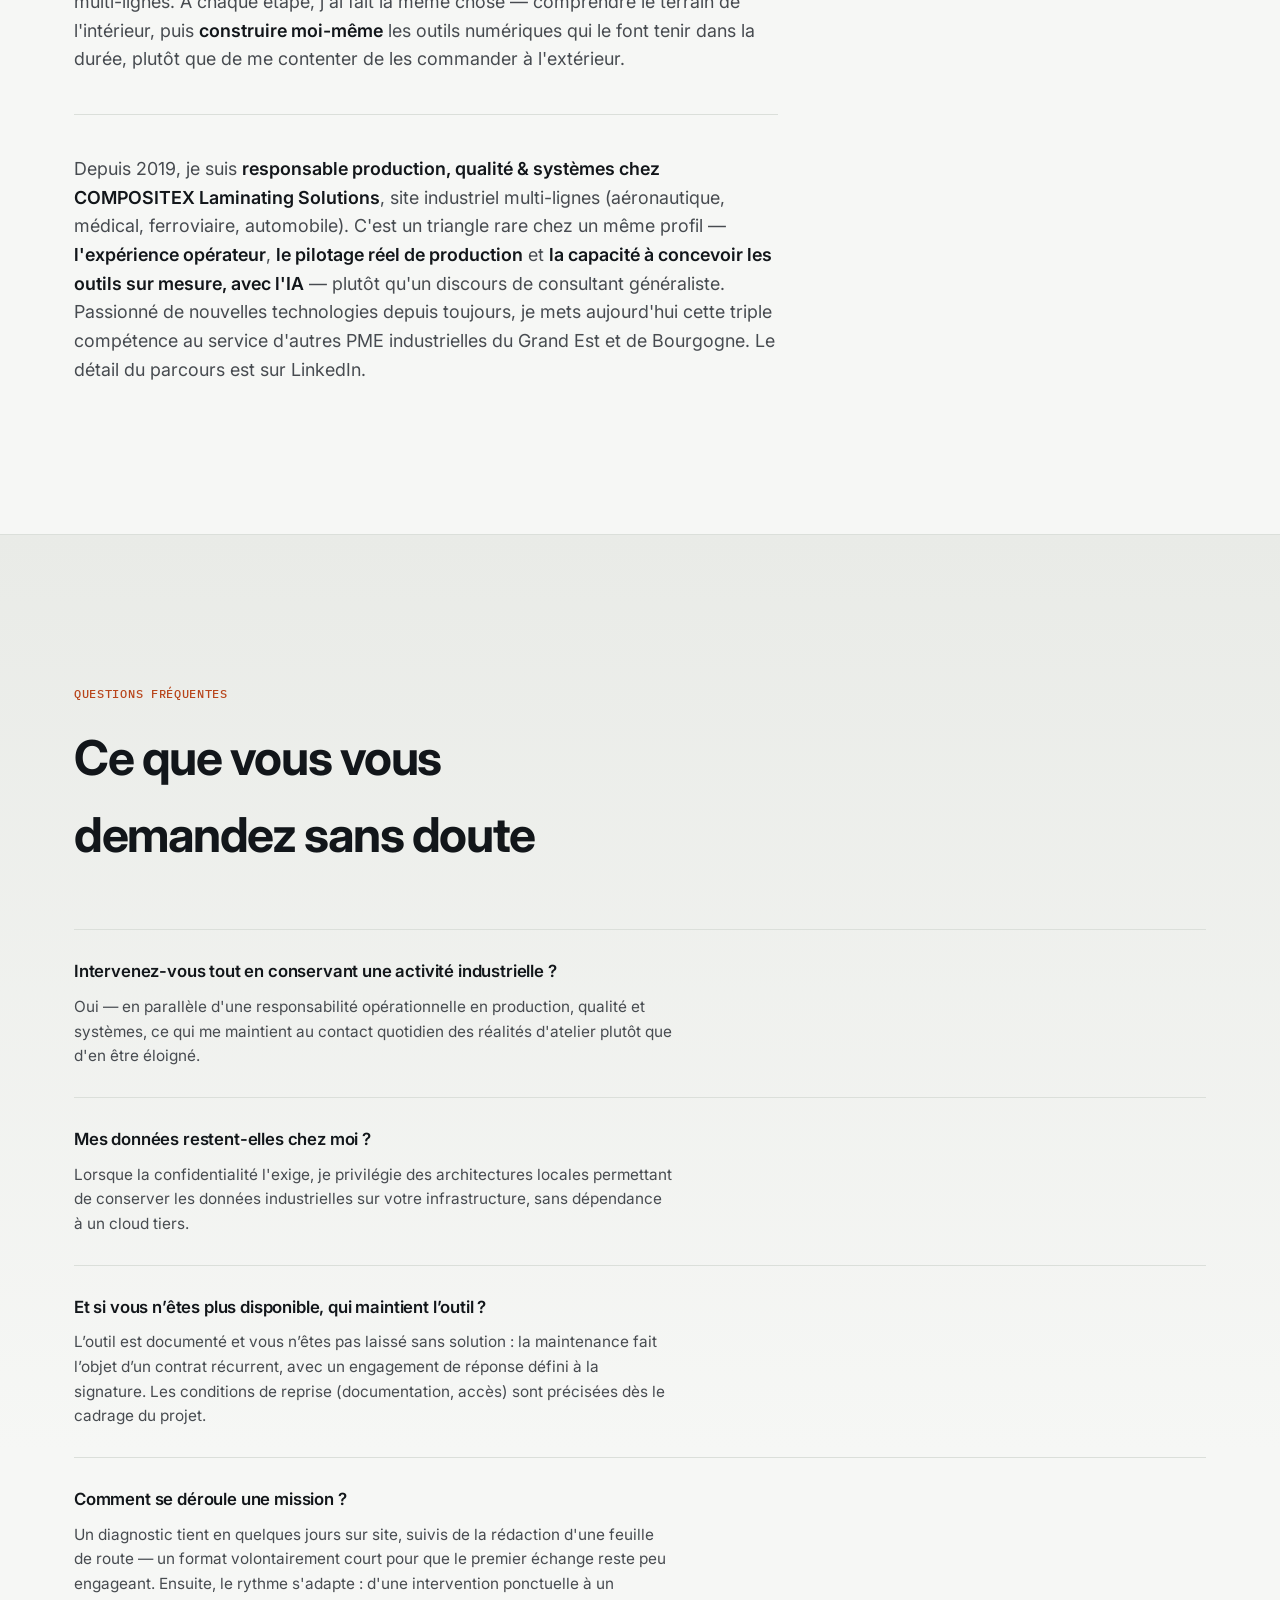
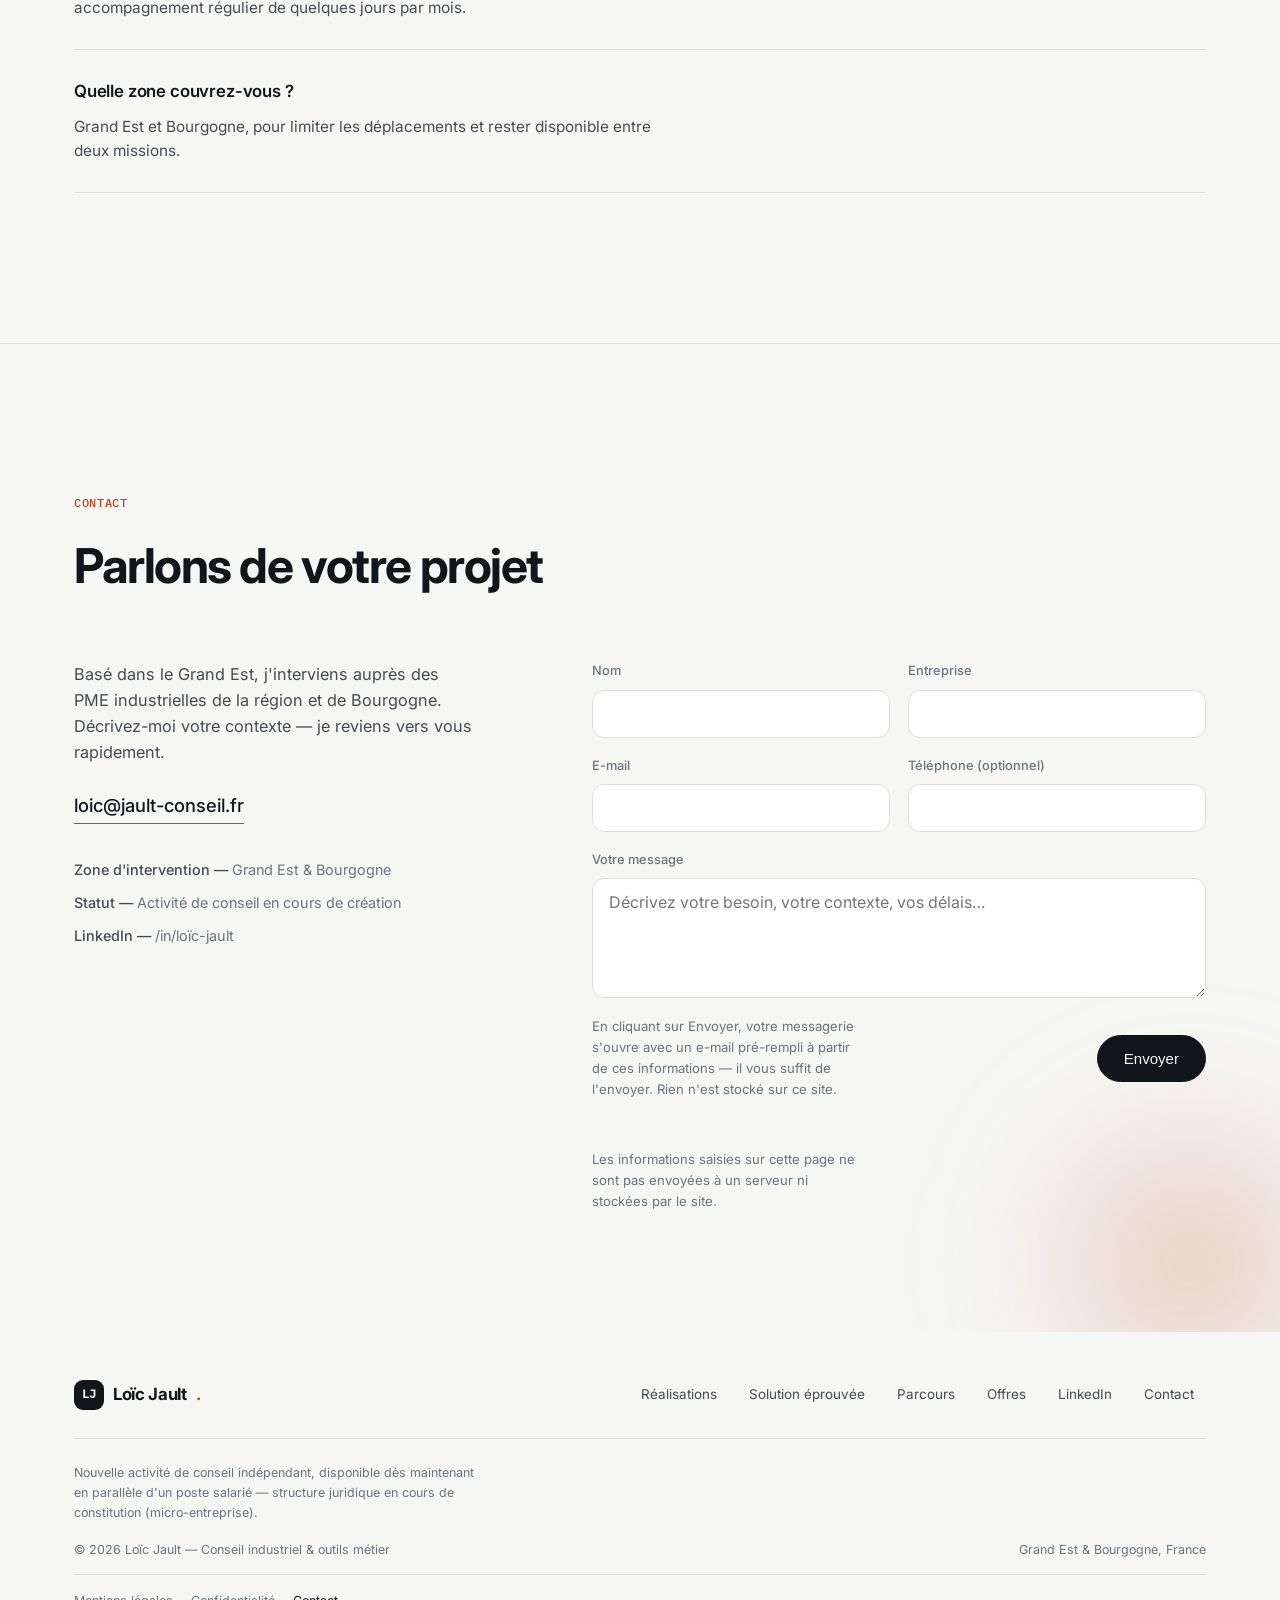
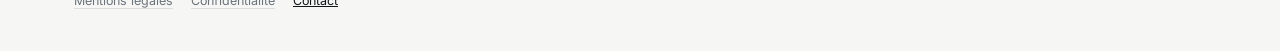
==== commit 690f1171: "Projet lauréat du Trophée de l'industrie" ====
--- a/index.html
+++ b/index.html
@@ -102,7 +102,7 @@
 }
 </script>
 
-<link rel="stylesheet" href="styles.css?v=20261013c">
+<link rel="stylesheet" href="styles.css?v=20261013d">
 <noscript><style>.reveal{ opacity:1 !important; transform:none !important; filter:none !important; }</style></noscript>
 
 </head>
@@ -225,7 +225,7 @@
           </div>
           <div class="case-block case-result">
             <span class="case-label">Résultats</span>
-            <p>OF dormants réduits de 70 % (d'une dizaine à moins de trois) · planification hebdomadaire ramenée de 10-12 h à 2-3 h, soit près de 57 jours de temps de pilotage retrouvés par an · projet nominé au Trophée de l'industrie.</p>
+            <p>OF dormants réduits de 70 % (d'une dizaine à moins de trois) · planification hebdomadaire ramenée de 10-12 h à 2-3 h, soit près de 57 jours de temps de pilotage retrouvés par an · projet lauréat du Trophée de l'industrie.</p>
           </div>
           <div class="card-tags"><span class="tag">App métier</span><span class="tag">Production</span></div>
         </article>
@@ -284,7 +284,7 @@
       <p class="portfolio-note reveal">Réalisations conduites chez COMPOSITEX Laminating Solutions (18 personnes, Grand Est).</p>
       <div class="recognition reveal">
         <div class="recognition-label">Reconnaissance</div>
-        <p class="recognition-text"><strong>Projet nominé au Trophée de l'industrie</strong> — Trophées du Numérique 2026, Perspectives Numériques 10. Le pilotage de production conçu pour COMPOSITEX Laminating Solutions, développé avec l'IA en quatre mois, a fait l'objet d'un témoignage publié par l'association : <a class="link-draw" href="https://perspectives-numeriques.org/compositex-ia-pme/" target="_blank" rel="noopener">lire le témoignage</a>.</p>
+        <p class="recognition-text"><strong>Projet lauréat du Trophée de l'industrie</strong> — Trophées du Numérique 2026, Perspectives Numériques 10. Le pilotage de production conçu pour COMPOSITEX Laminating Solutions, développé avec l'IA en quatre mois, a fait l'objet d'un témoignage publié par l'association : <a class="link-draw" href="https://perspectives-numeriques.org/compositex-ia-pme/" target="_blank" rel="noopener">lire le témoignage</a>.</p>
       </div>
     </div>
   </section>
@@ -644,6 +644,6 @@
     </div>
   </div>
 
-<script src="app.js?v=20261013c" defer></script>
+<script src="app.js?v=20261013d" defer></script>
 </body>
 </html>
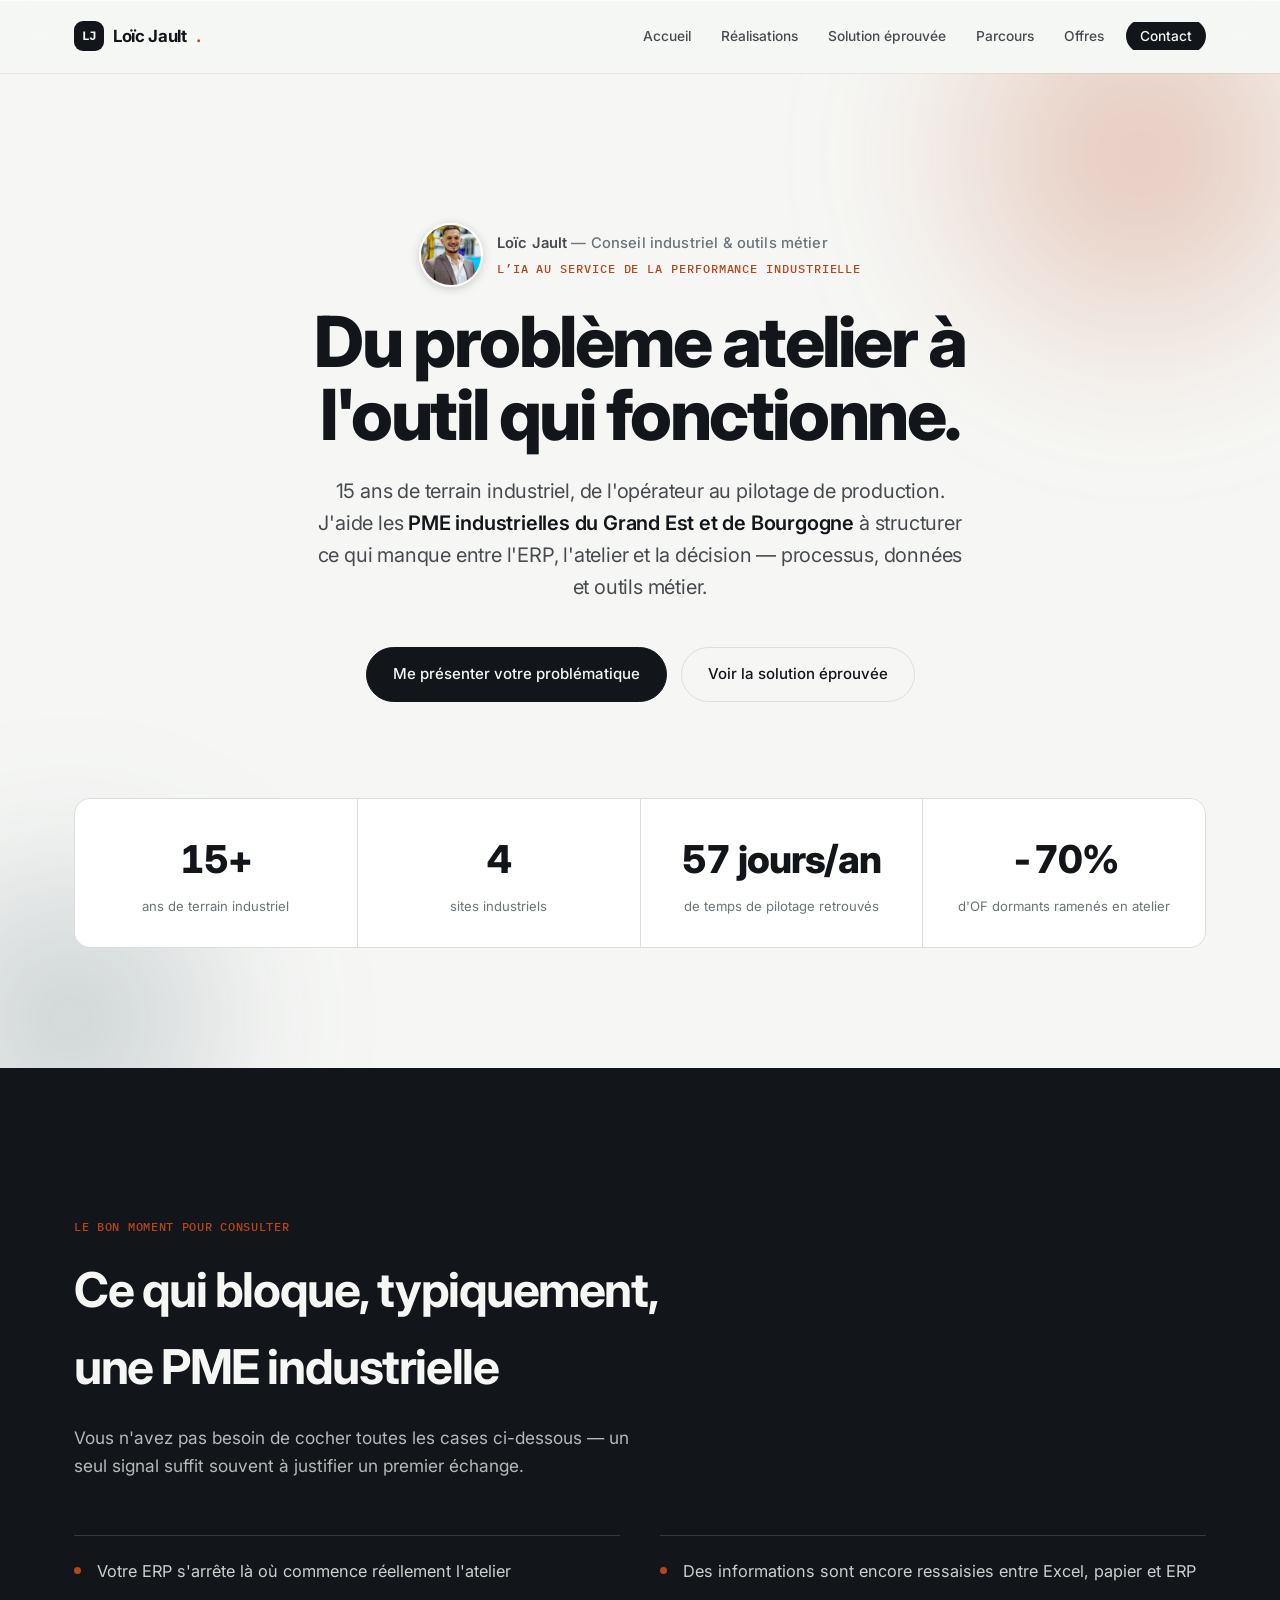
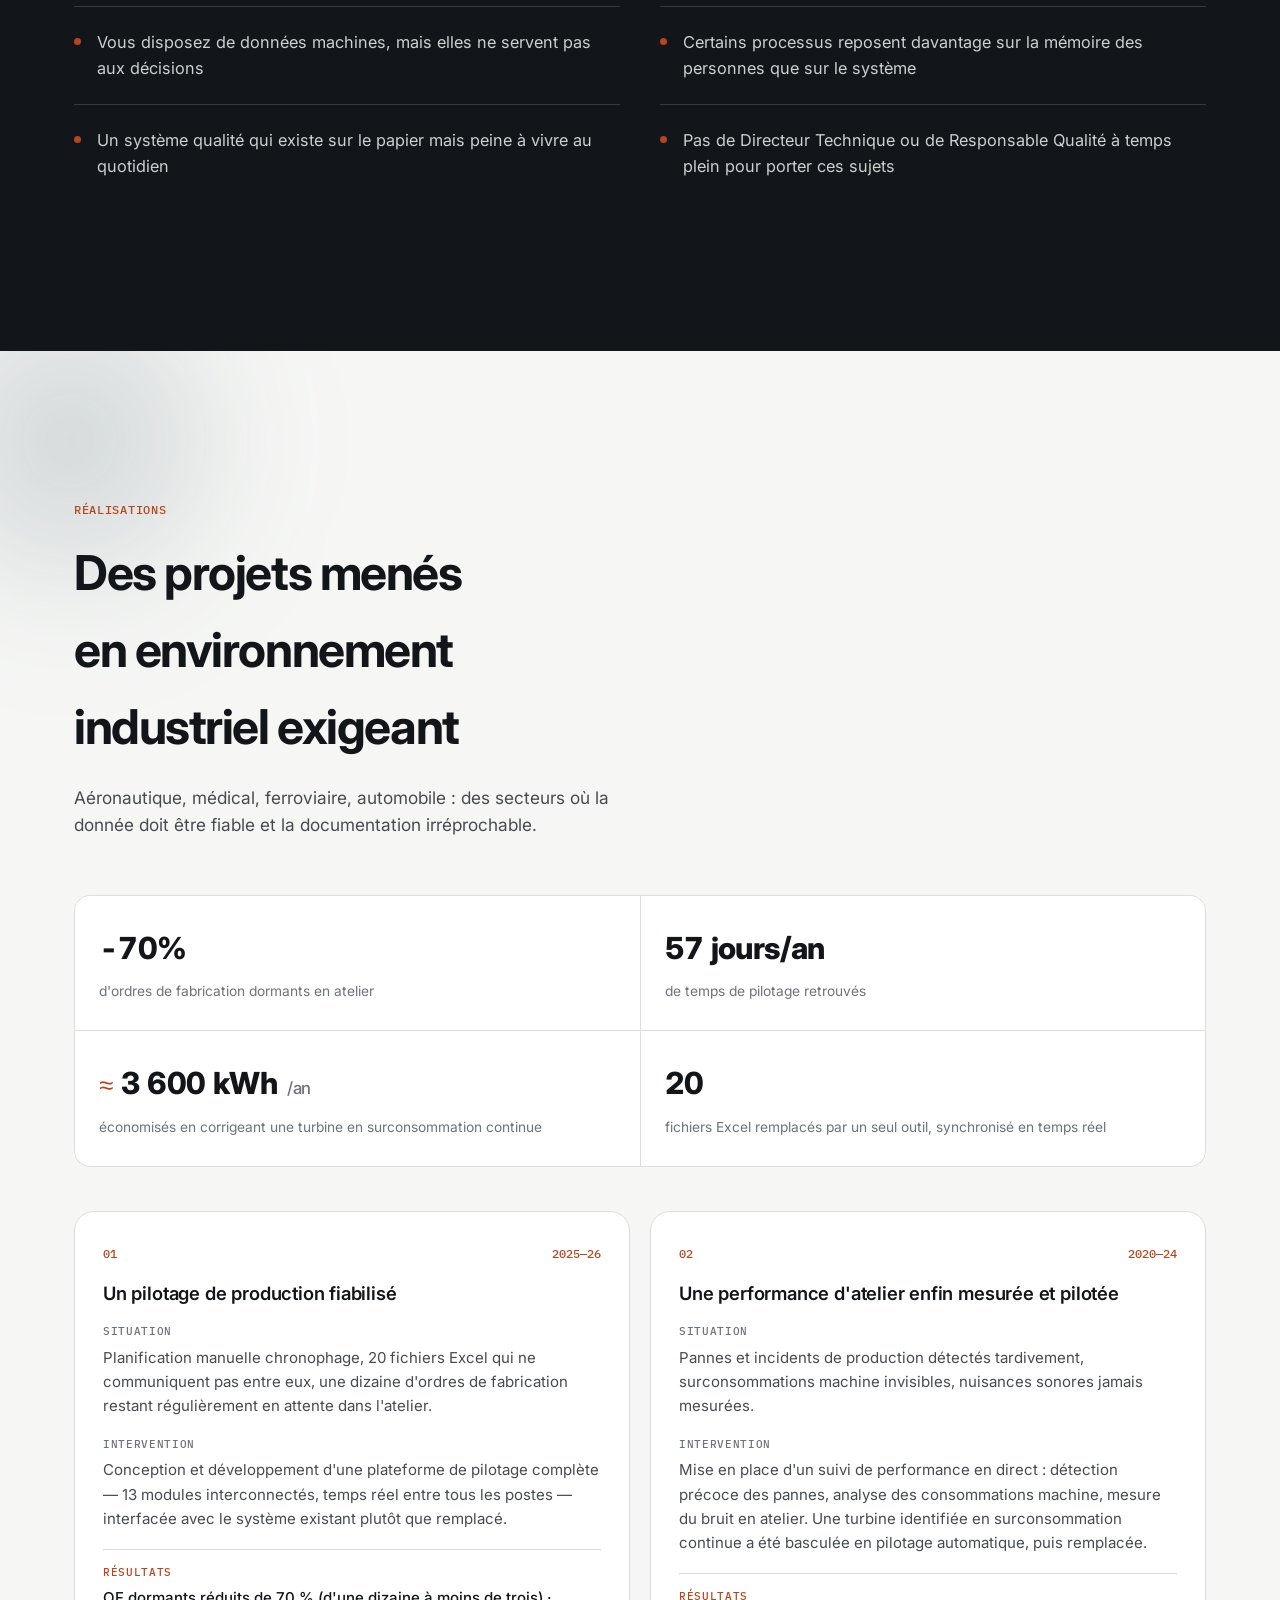
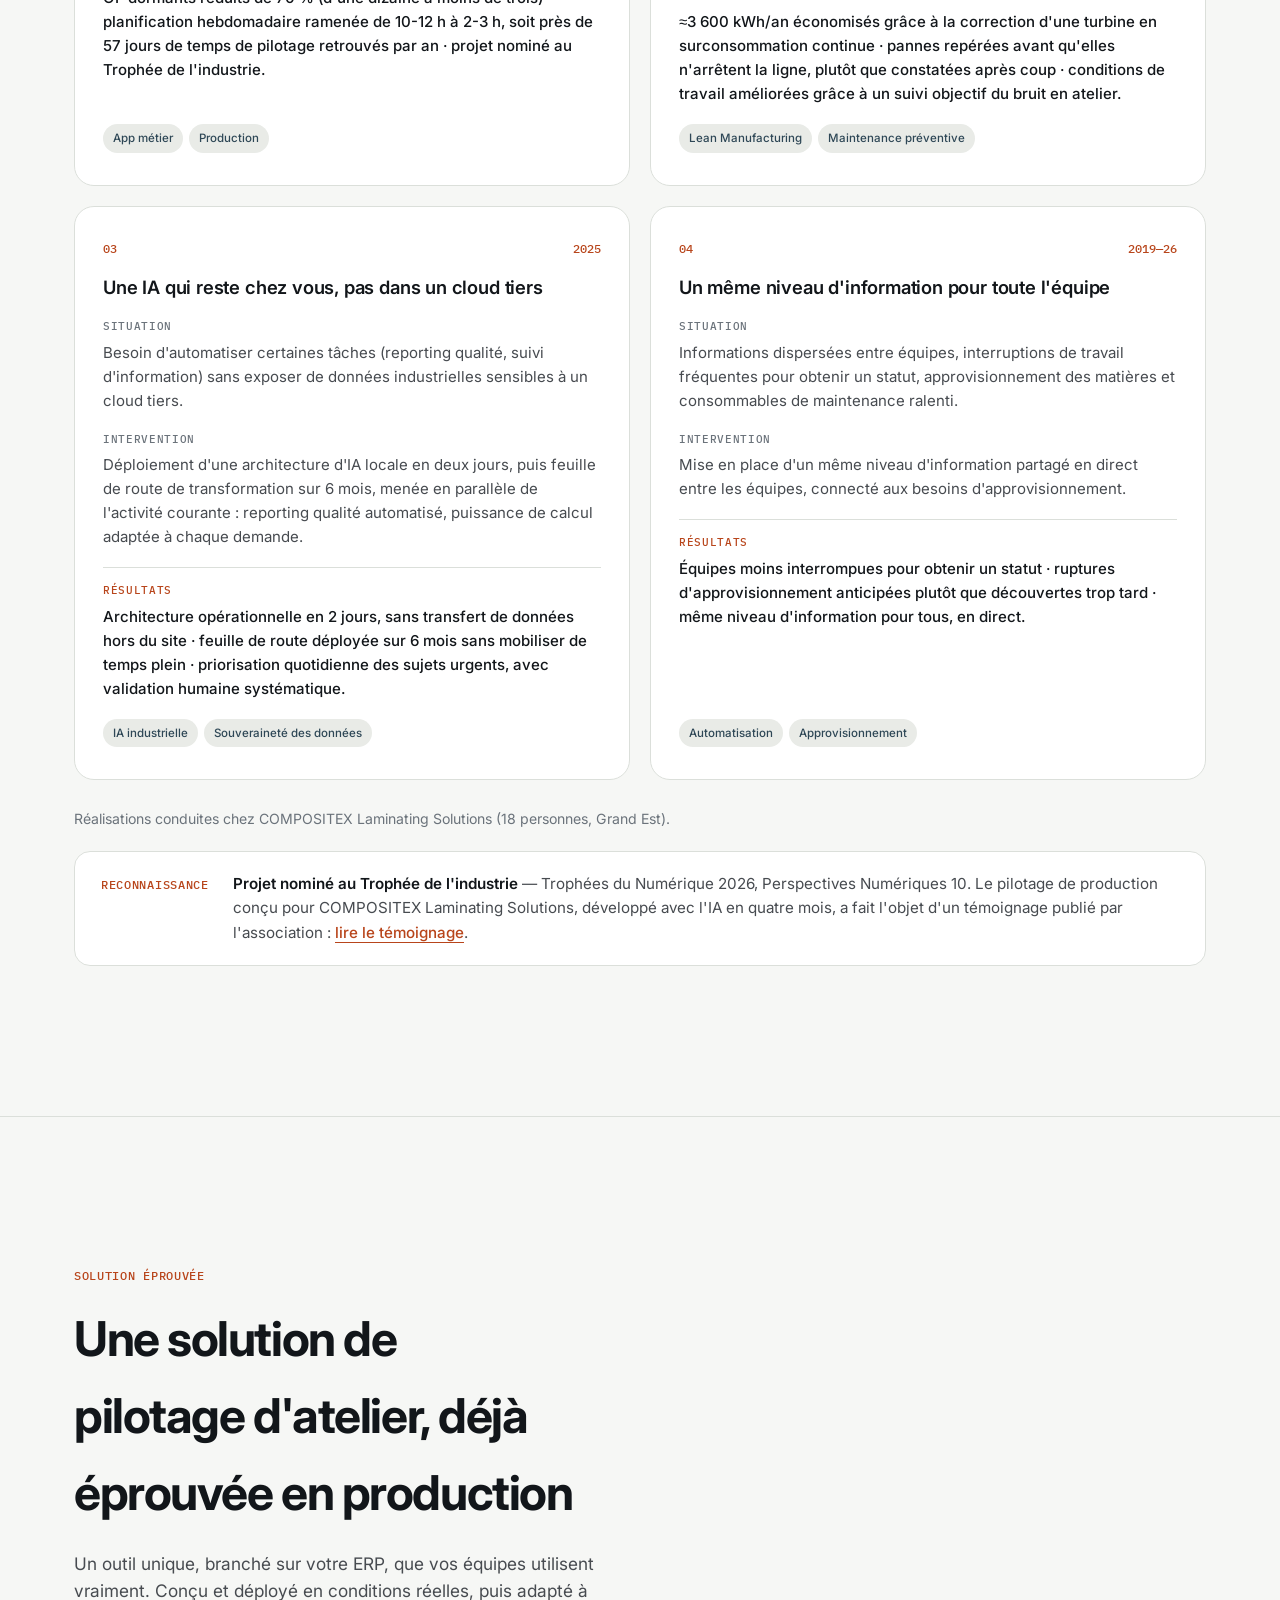
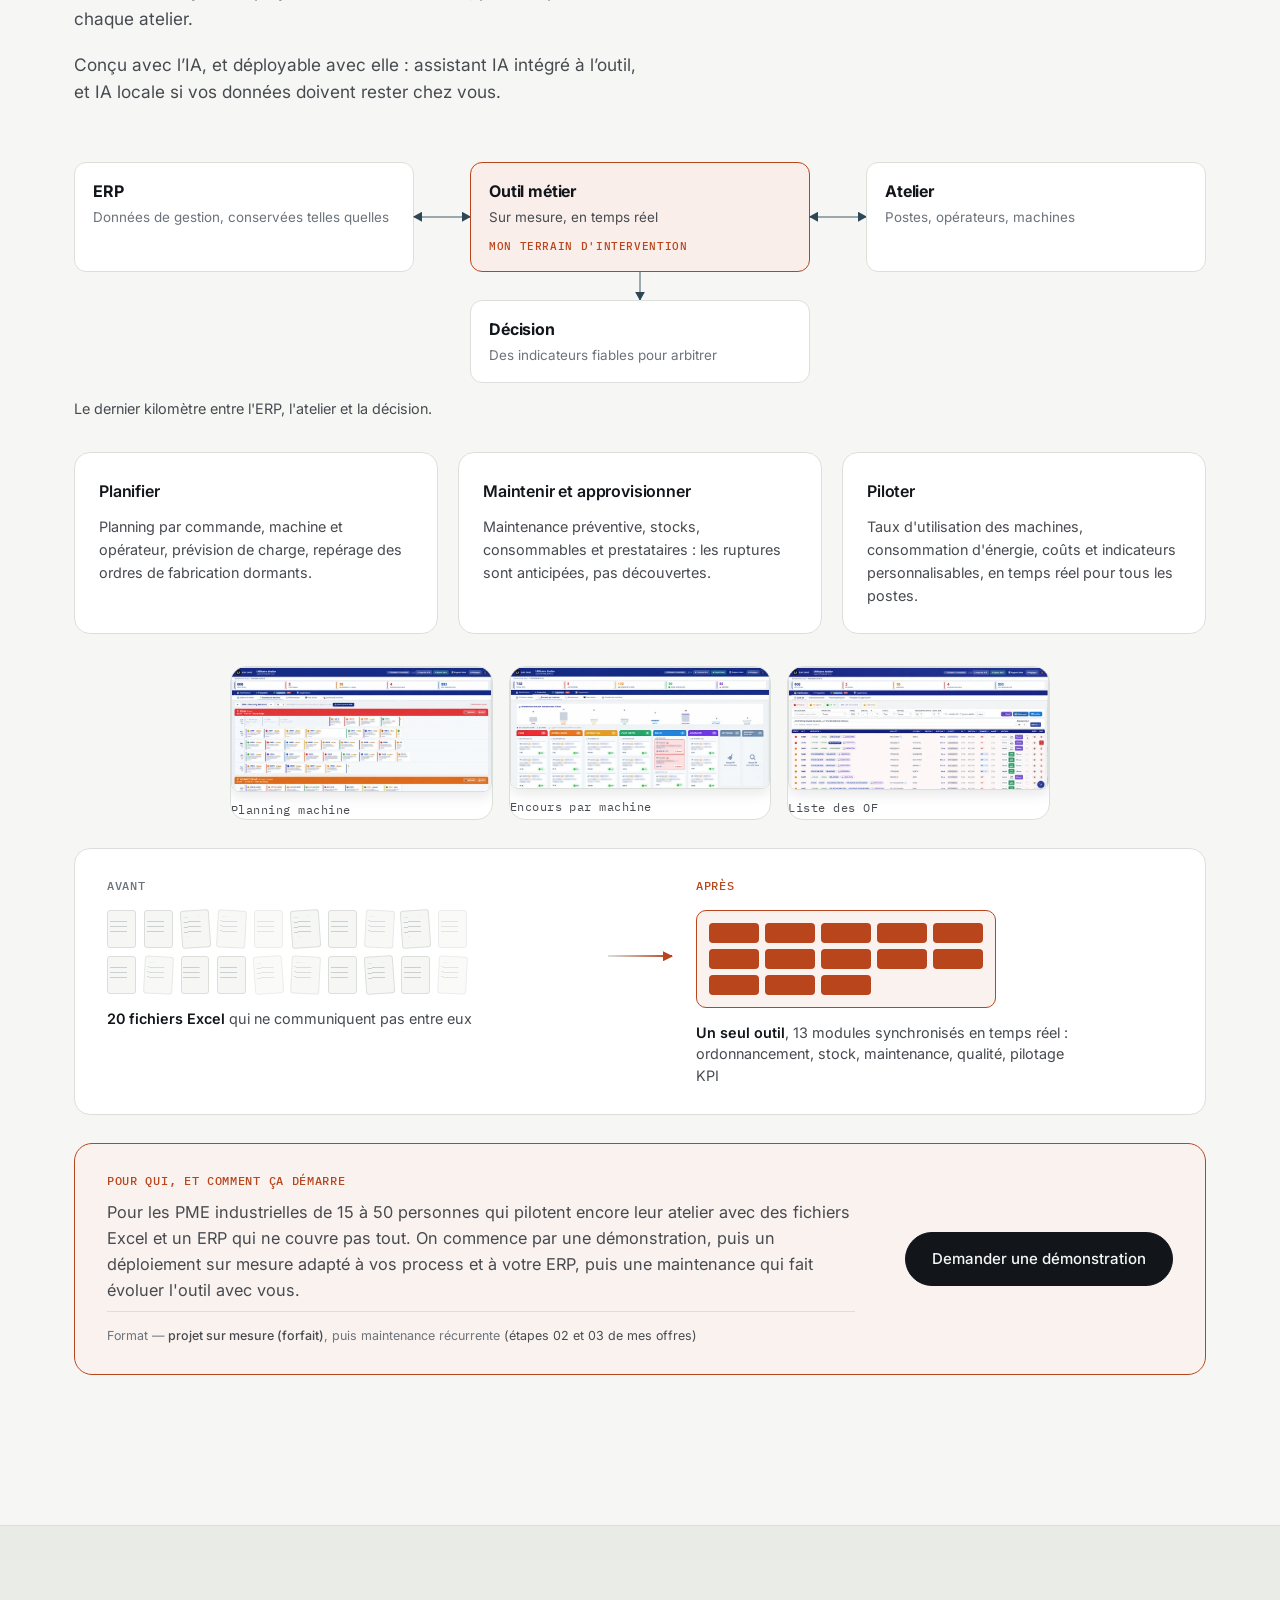
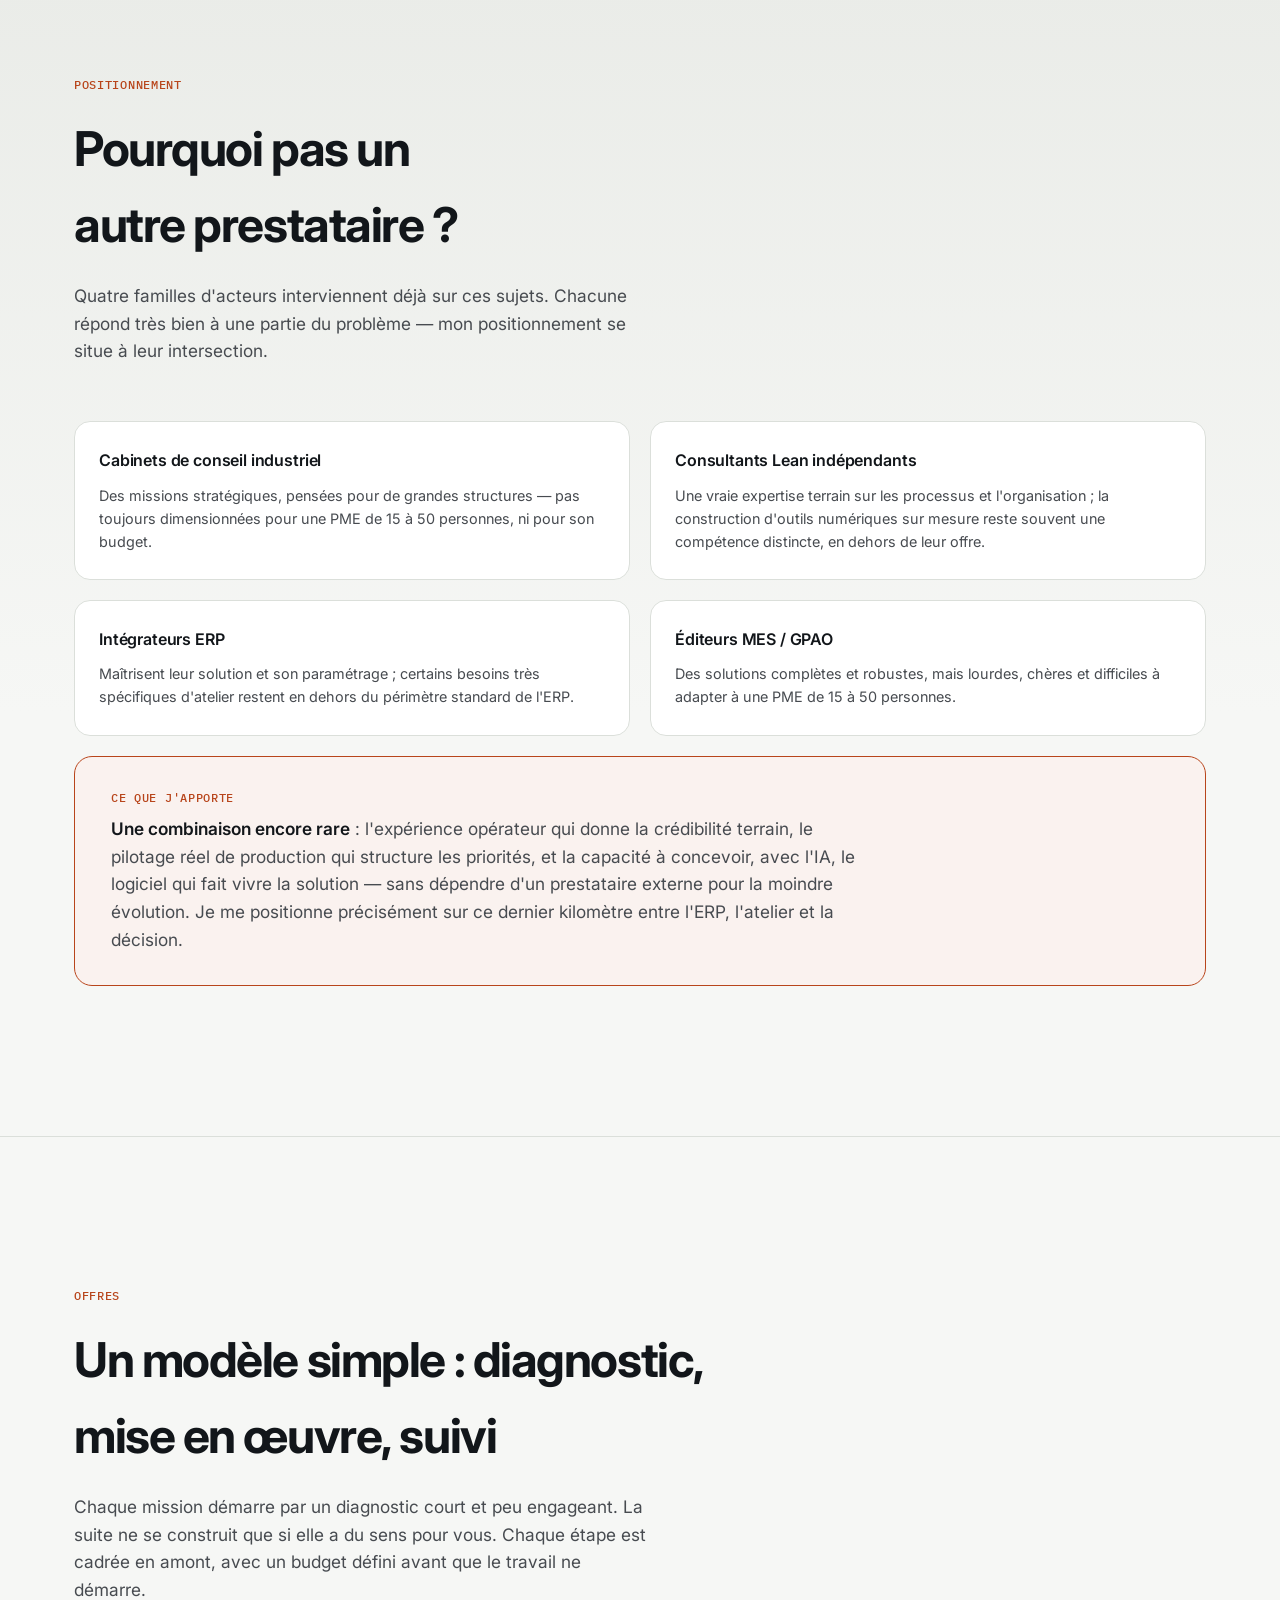
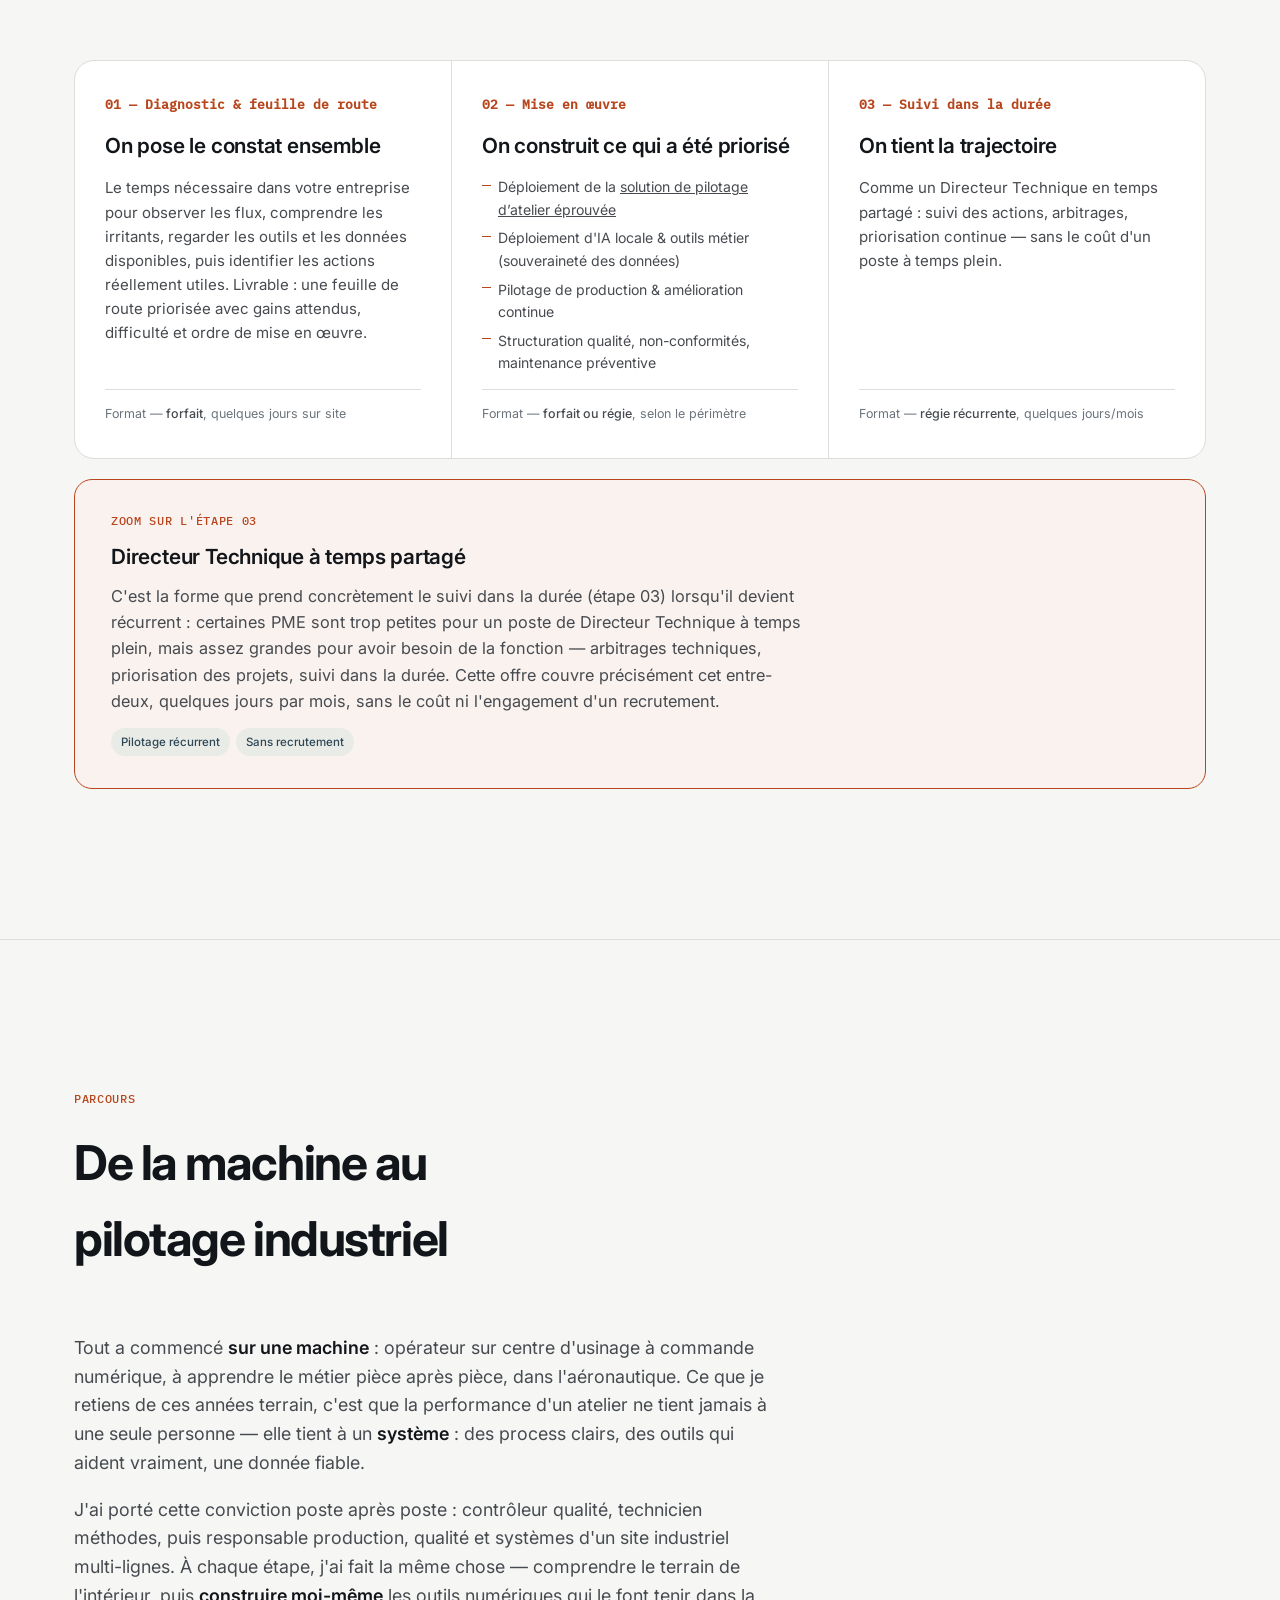
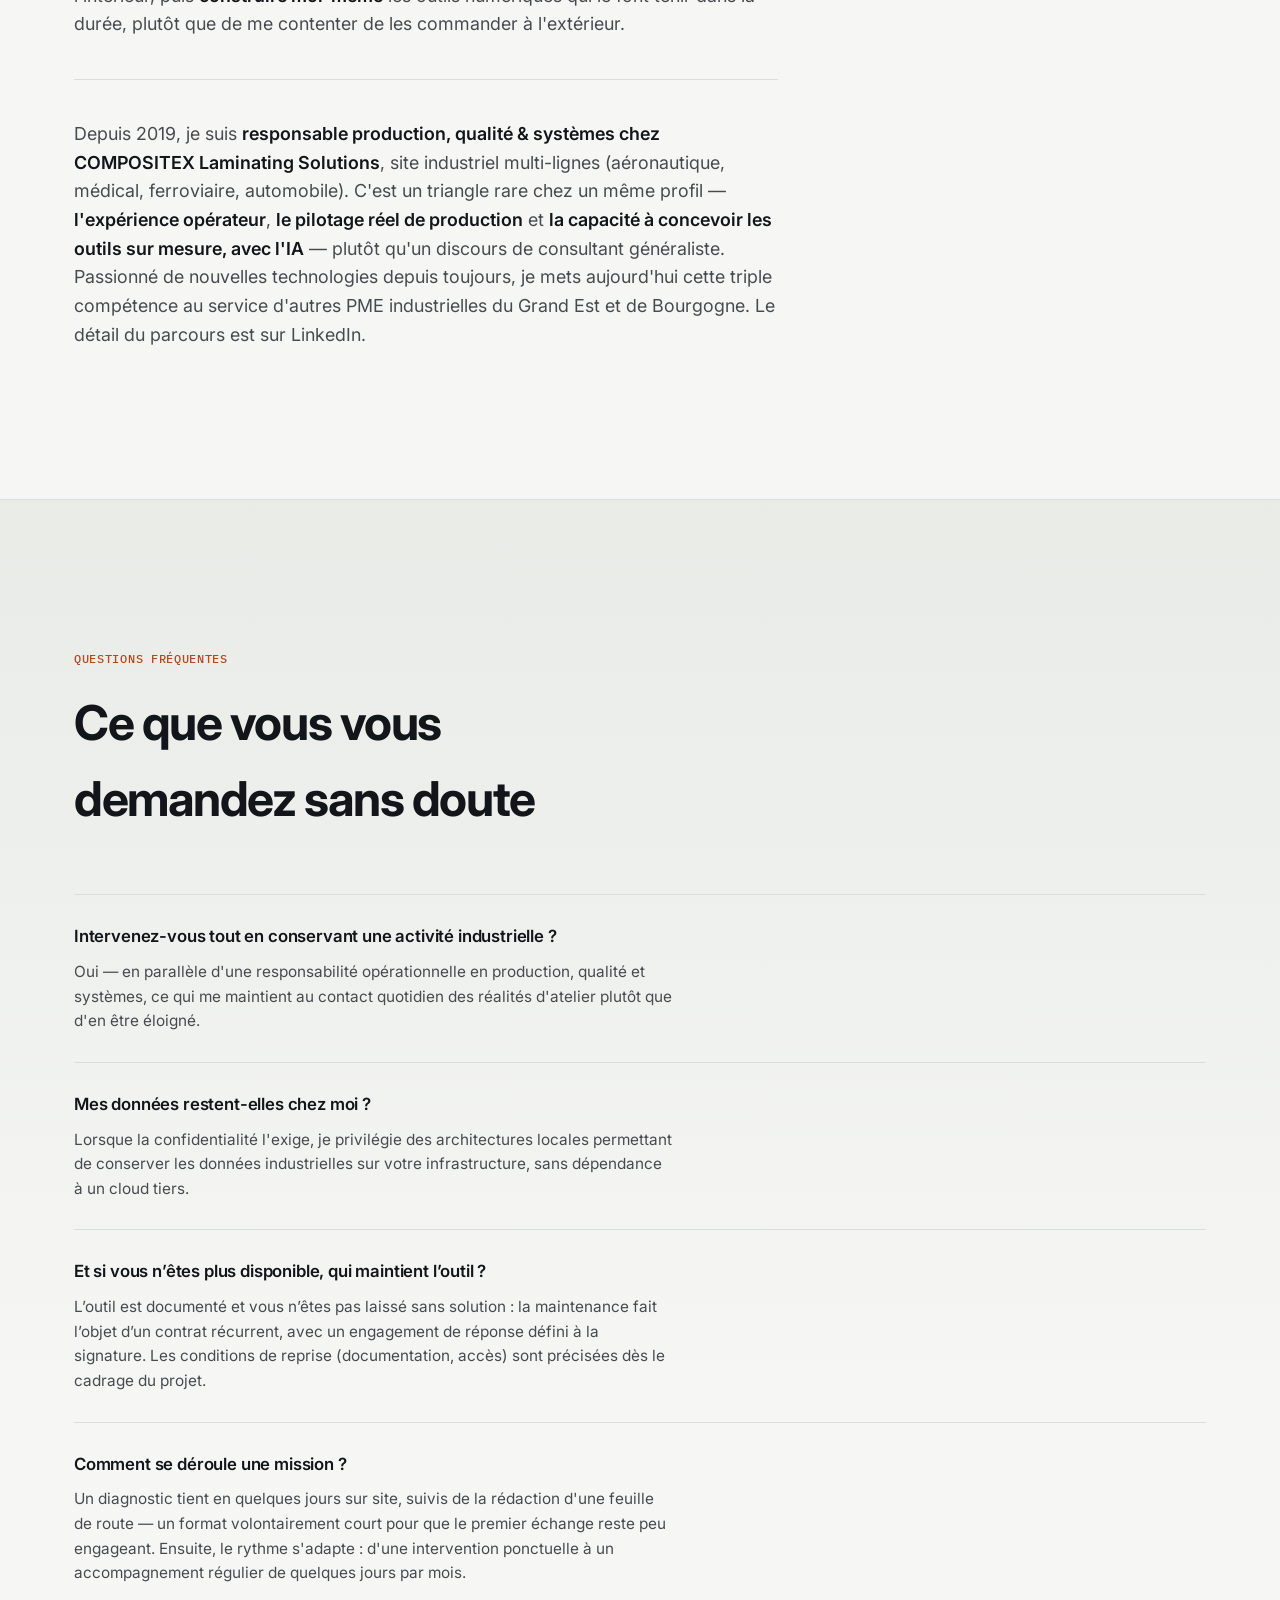
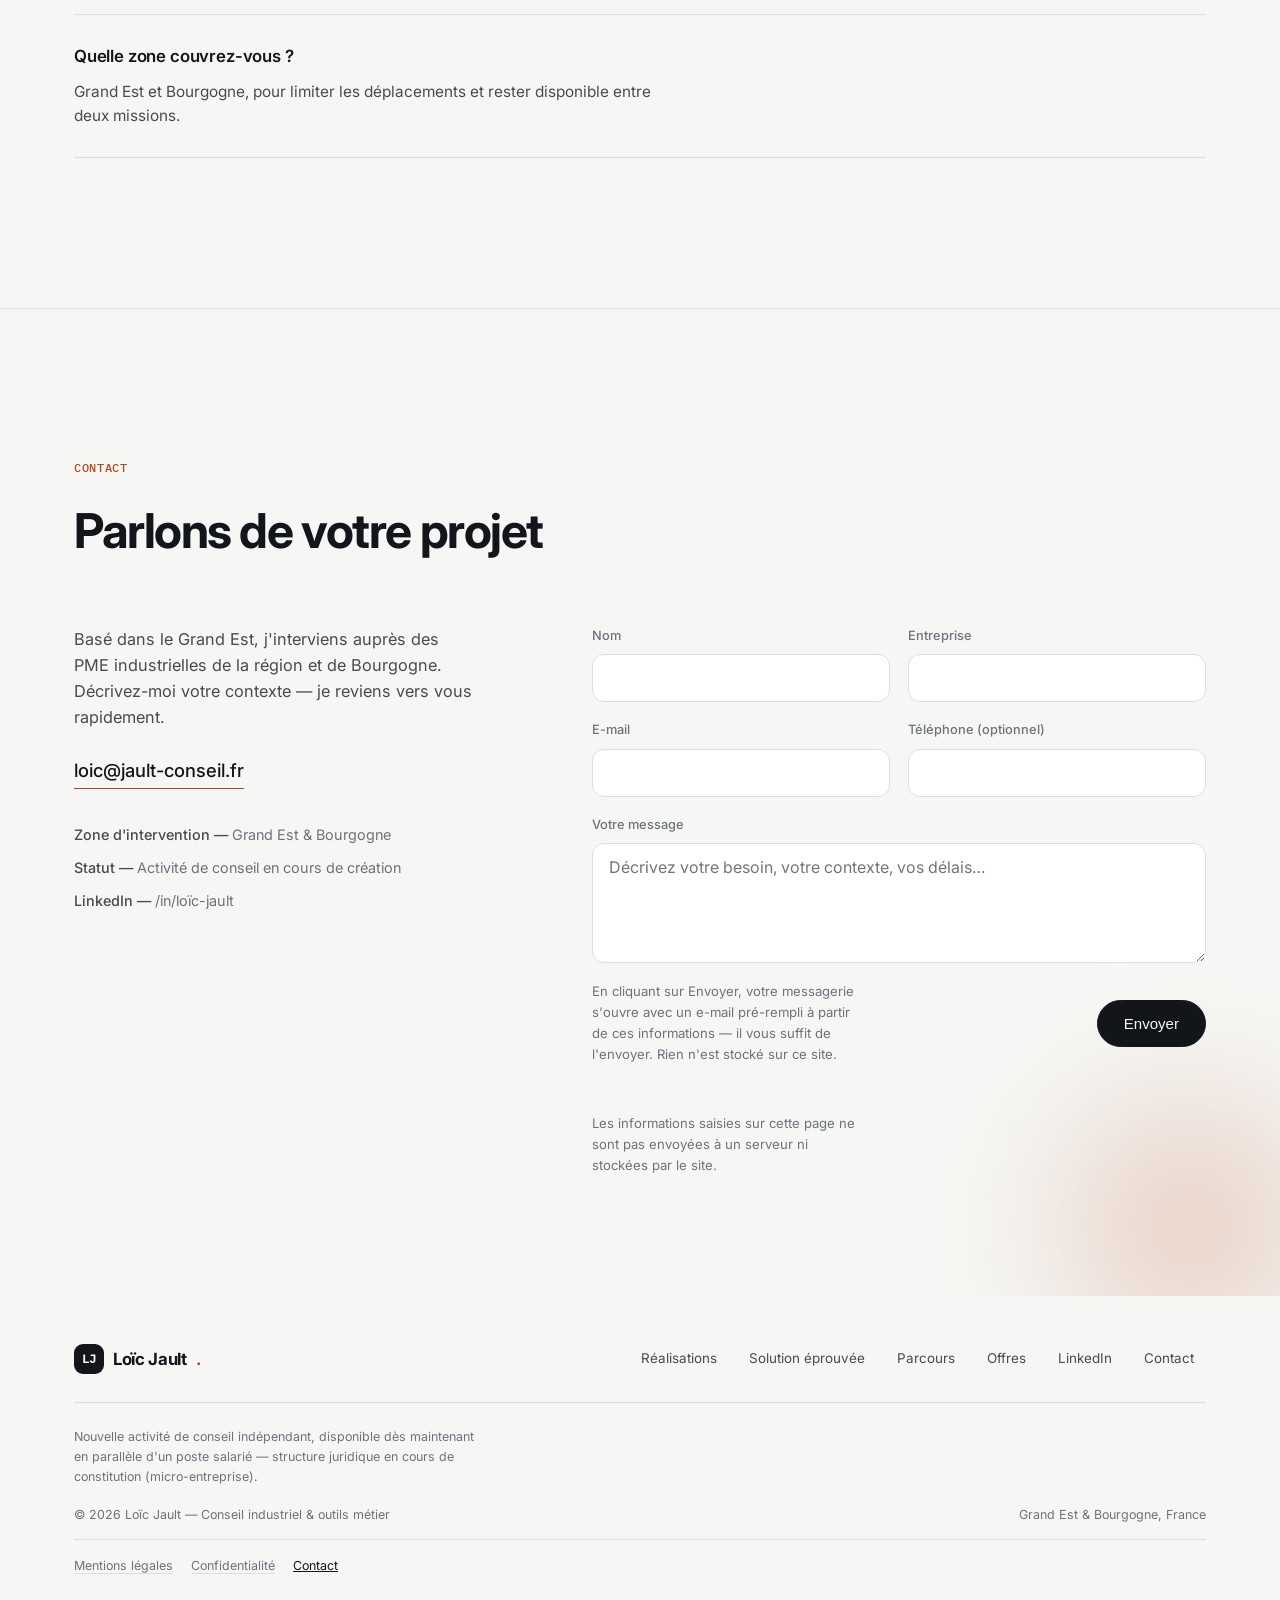
==== commit ece45ee5: "Retire la mention sous les captures de l'outil" ====
--- a/index.html
+++ b/index.html
@@ -102,7 +102,7 @@
 }
 </script>
 
-<link rel="stylesheet" href="styles.css?v=20261013d">
+<link rel="stylesheet" href="styles.css?v=20261013c">
 <noscript><style>.reveal{ opacity:1 !important; transform:none !important; filter:none !important; }</style></noscript>
 
 </head>
@@ -225,7 +225,7 @@
           </div>
           <div class="case-block case-result">
             <span class="case-label">Résultats</span>
-            <p>OF dormants réduits de 70 % (d'une dizaine à moins de trois) · planification hebdomadaire ramenée de 10-12 h à 2-3 h, soit près de 57 jours de temps de pilotage retrouvés par an · projet lauréat du Trophée de l'industrie.</p>
+            <p>OF dormants réduits de 70 % (d'une dizaine à moins de trois) · planification hebdomadaire ramenée de 10-12 h à 2-3 h, soit près de 57 jours de temps de pilotage retrouvés par an · projet nominé au Trophée de l'industrie.</p>
           </div>
           <div class="card-tags"><span class="tag">App métier</span><span class="tag">Production</span></div>
         </article>
@@ -284,7 +284,7 @@
       <p class="portfolio-note reveal">Réalisations conduites chez COMPOSITEX Laminating Solutions (18 personnes, Grand Est).</p>
       <div class="recognition reveal">
         <div class="recognition-label">Reconnaissance</div>
-        <p class="recognition-text"><strong>Projet lauréat du Trophée de l'industrie</strong> — Trophées du Numérique 2026, Perspectives Numériques 10. Le pilotage de production conçu pour COMPOSITEX Laminating Solutions, développé avec l'IA en quatre mois, a fait l'objet d'un témoignage publié par l'association : <a class="link-draw" href="https://perspectives-numeriques.org/compositex-ia-pme/" target="_blank" rel="noopener">lire le témoignage</a>.</p>
+        <p class="recognition-text"><strong>Projet nominé au Trophée de l'industrie</strong> — Trophées du Numérique 2026, Perspectives Numériques 10. Le pilotage de production conçu pour COMPOSITEX Laminating Solutions, développé avec l'IA en quatre mois, a fait l'objet d'un témoignage publié par l'association : <a class="link-draw" href="https://perspectives-numeriques.org/compositex-ia-pme/" target="_blank" rel="noopener">lire le témoignage</a>.</p>
       </div>
     </div>
   </section>
@@ -341,7 +341,6 @@
           <img src="solution-liste-mini.webp" width="720" height="337" loading="lazy" decoding="async" alt="Capture de l’outil : Liste des ordres de fabrication avec filtres, statuts, opérations, semaine cible et affectation en masse.">
           <span>Liste des OF</span>
         </a>
-        <p class="shots-note">Captures de l’outil en production, données client masquées. Cliquer pour agrandir.</p>
       </div>
 
       <div class="solution-proof">
@@ -644,6 +643,6 @@
     </div>
   </div>
 
-<script src="app.js?v=20261013d" defer></script>
+<script src="app.js?v=20261013c" defer></script>
 </body>
 </html>
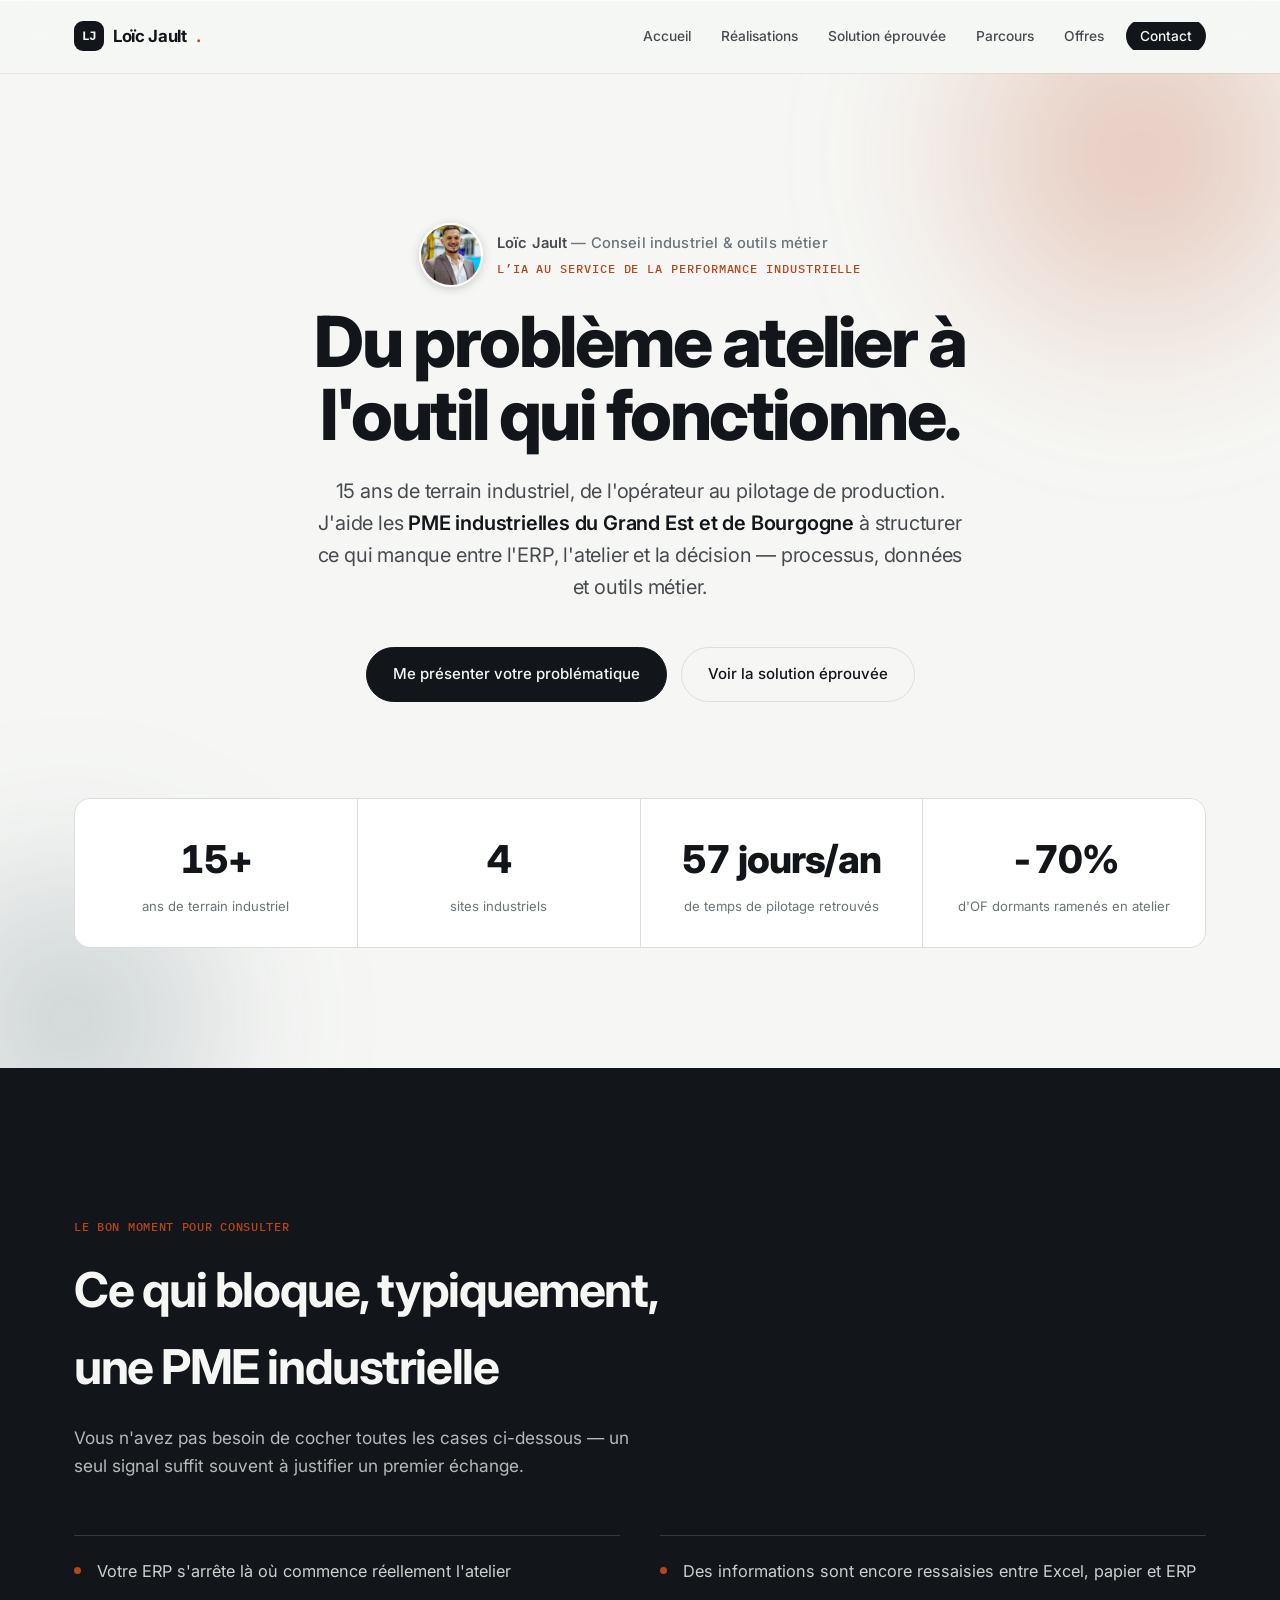
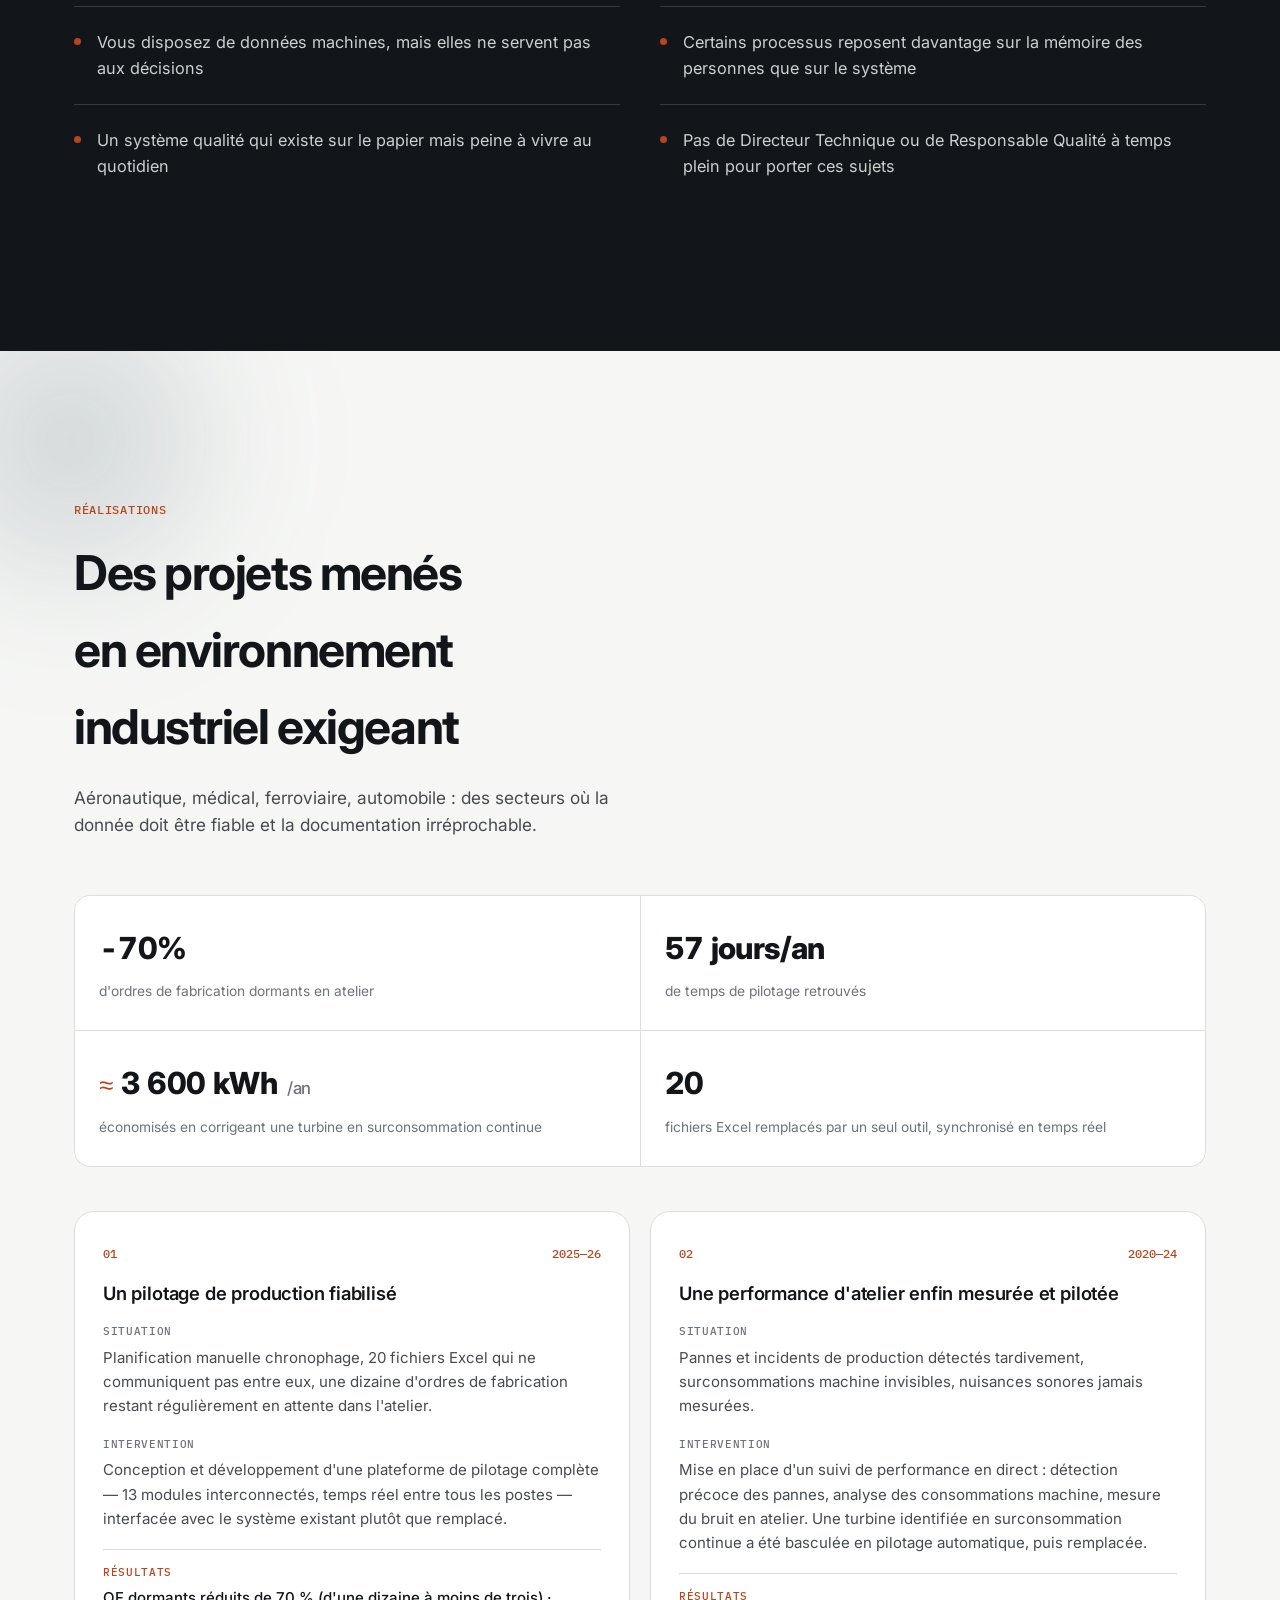
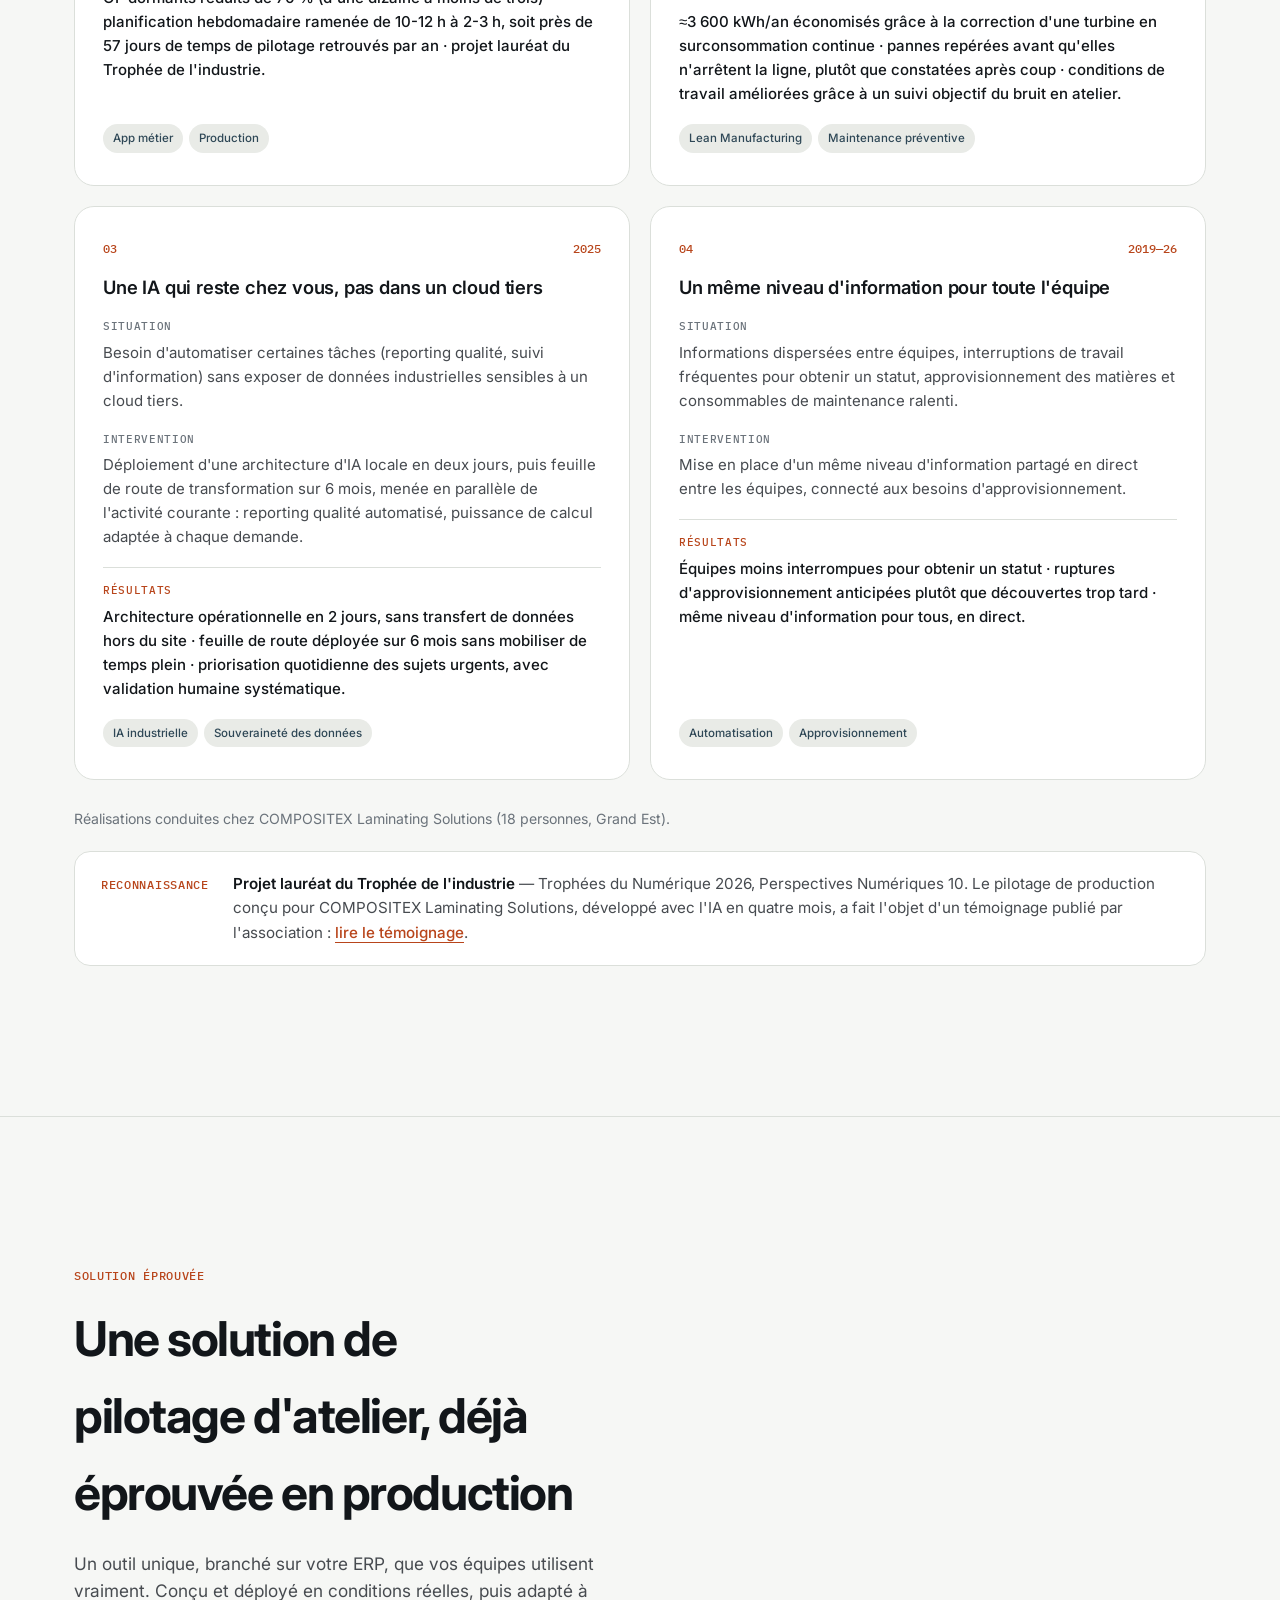
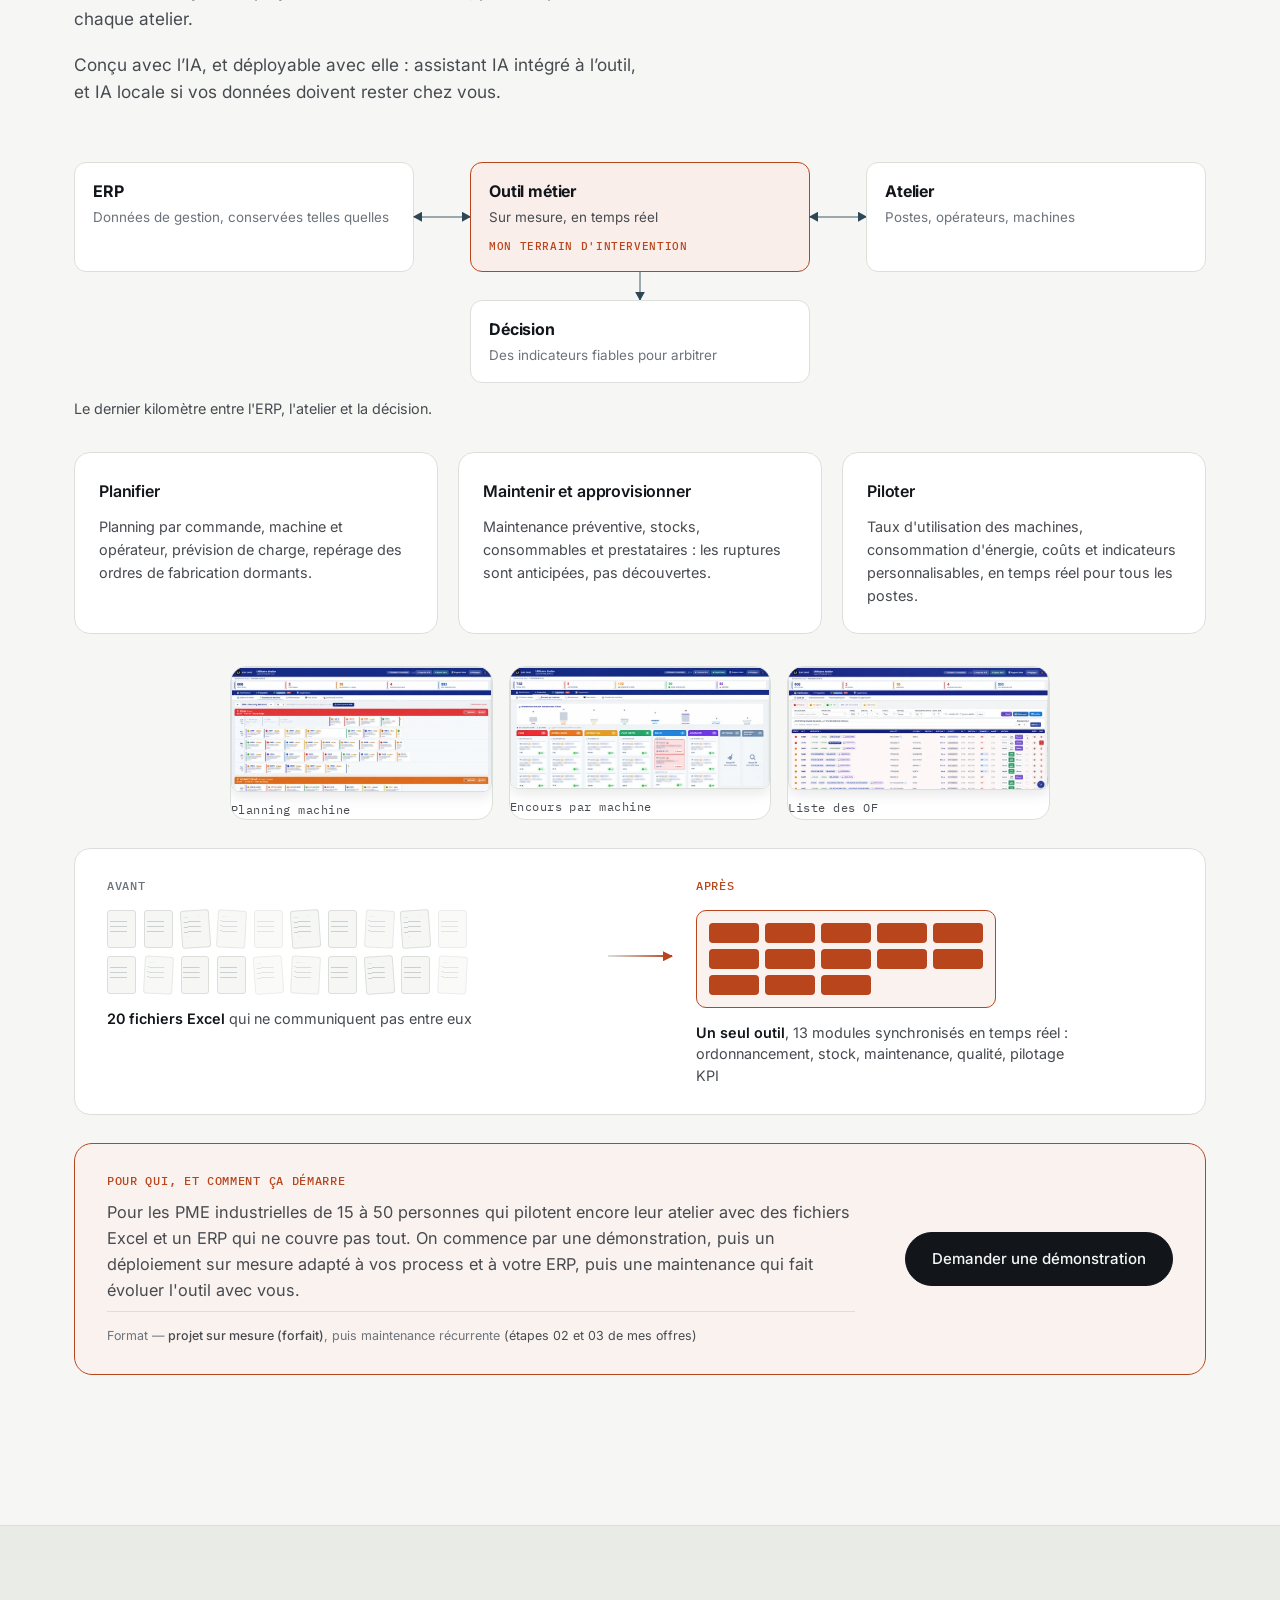
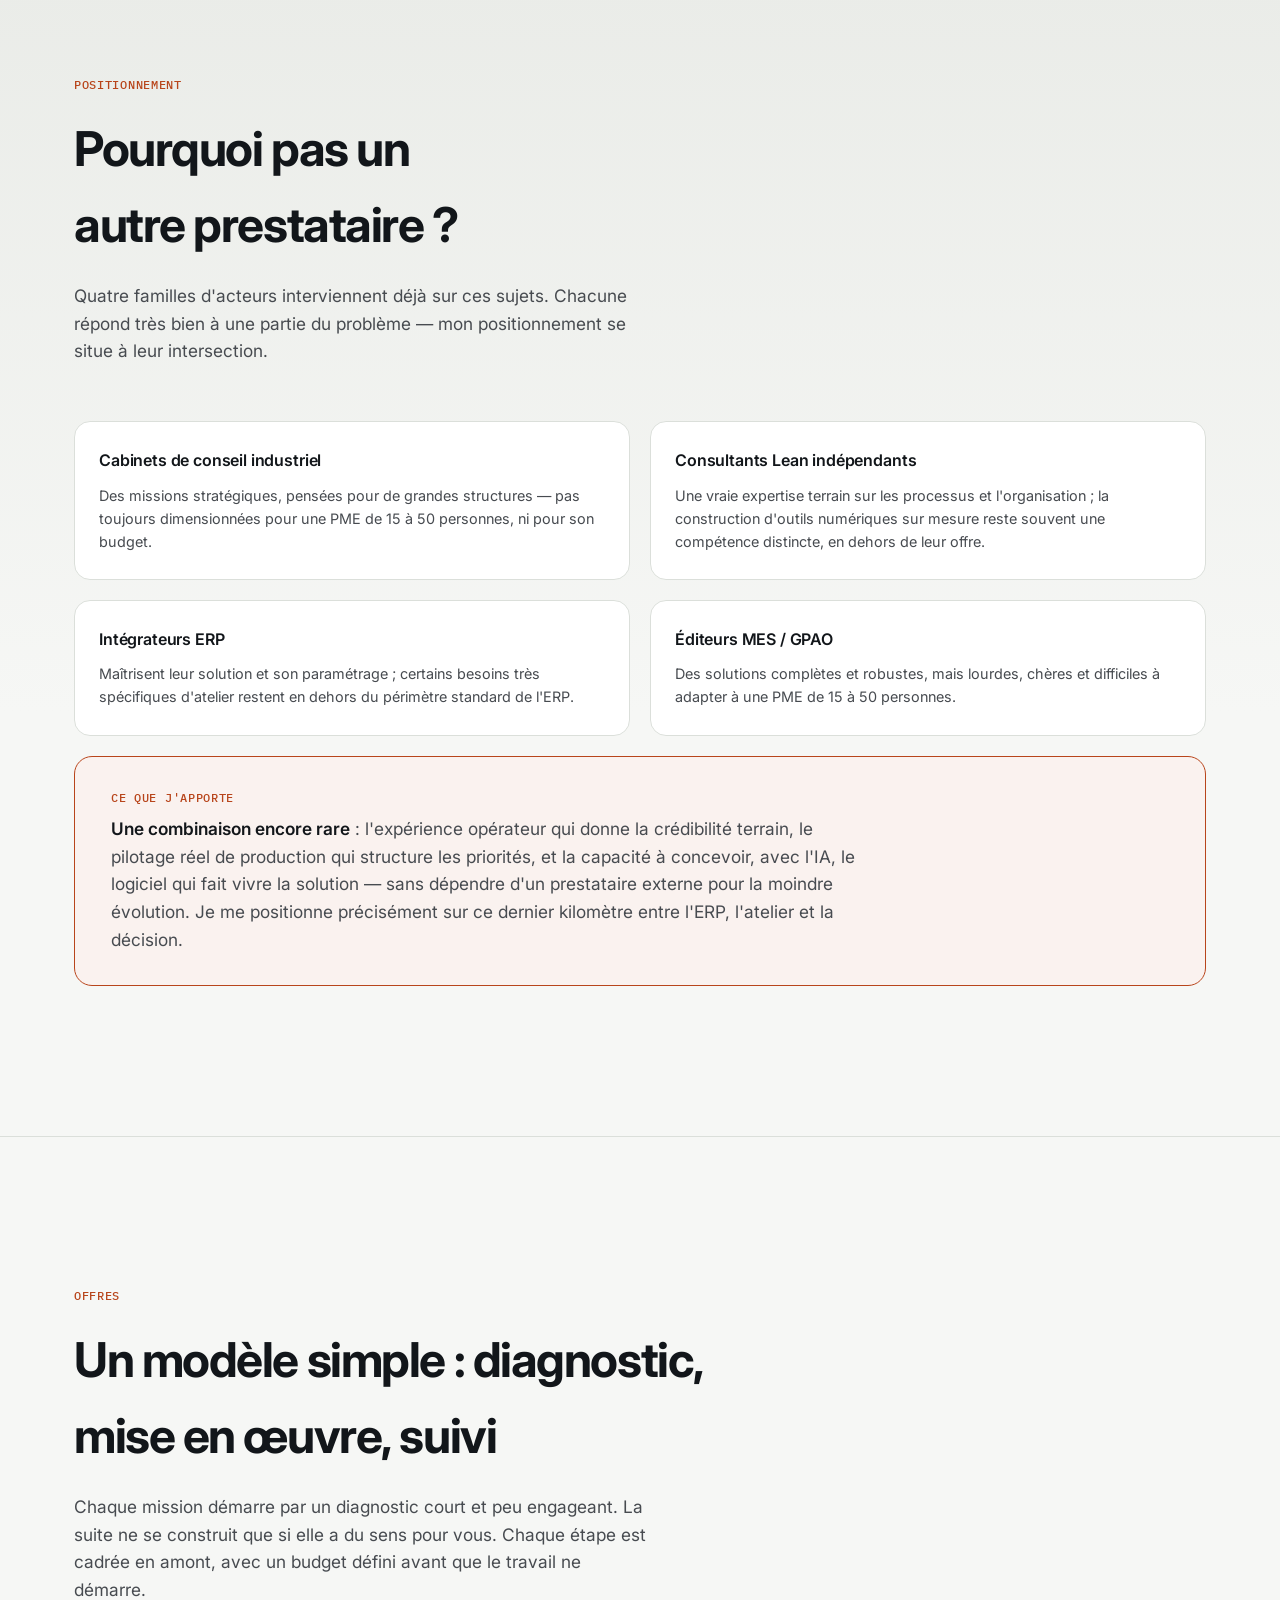
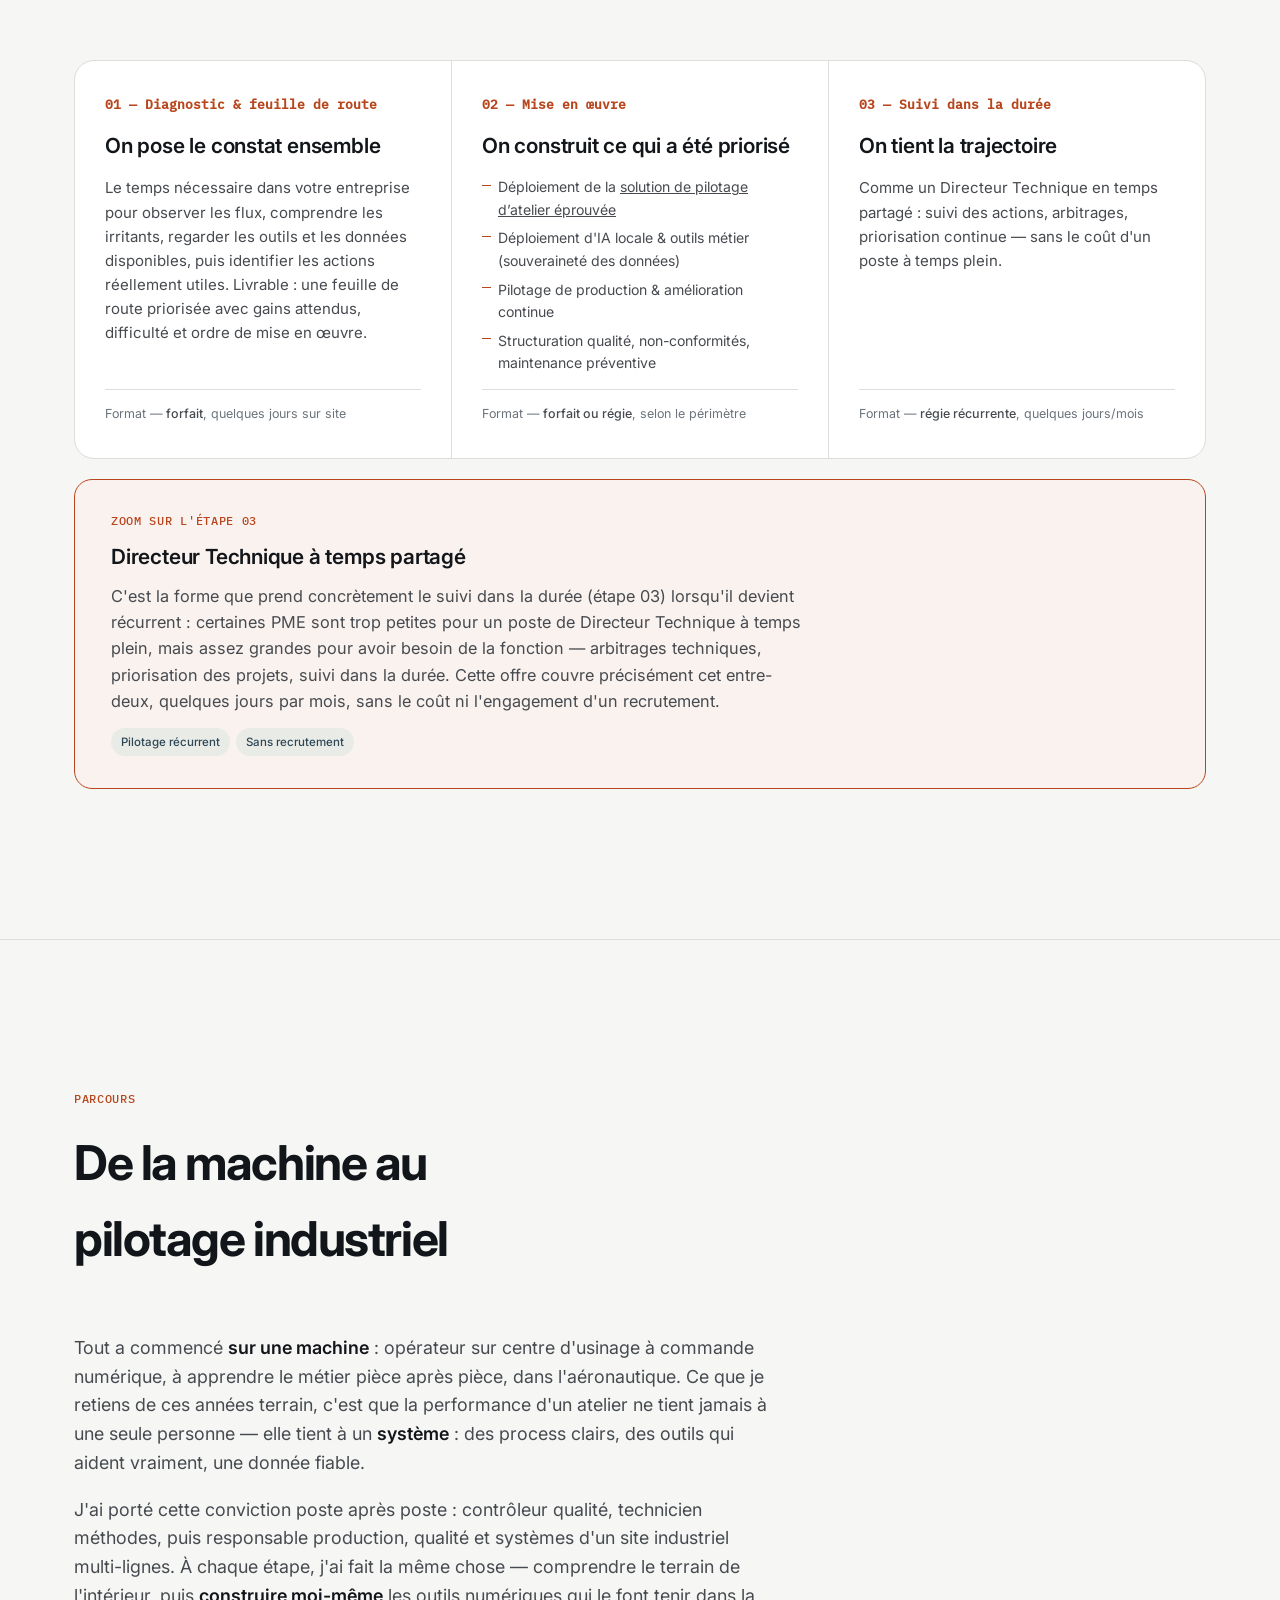
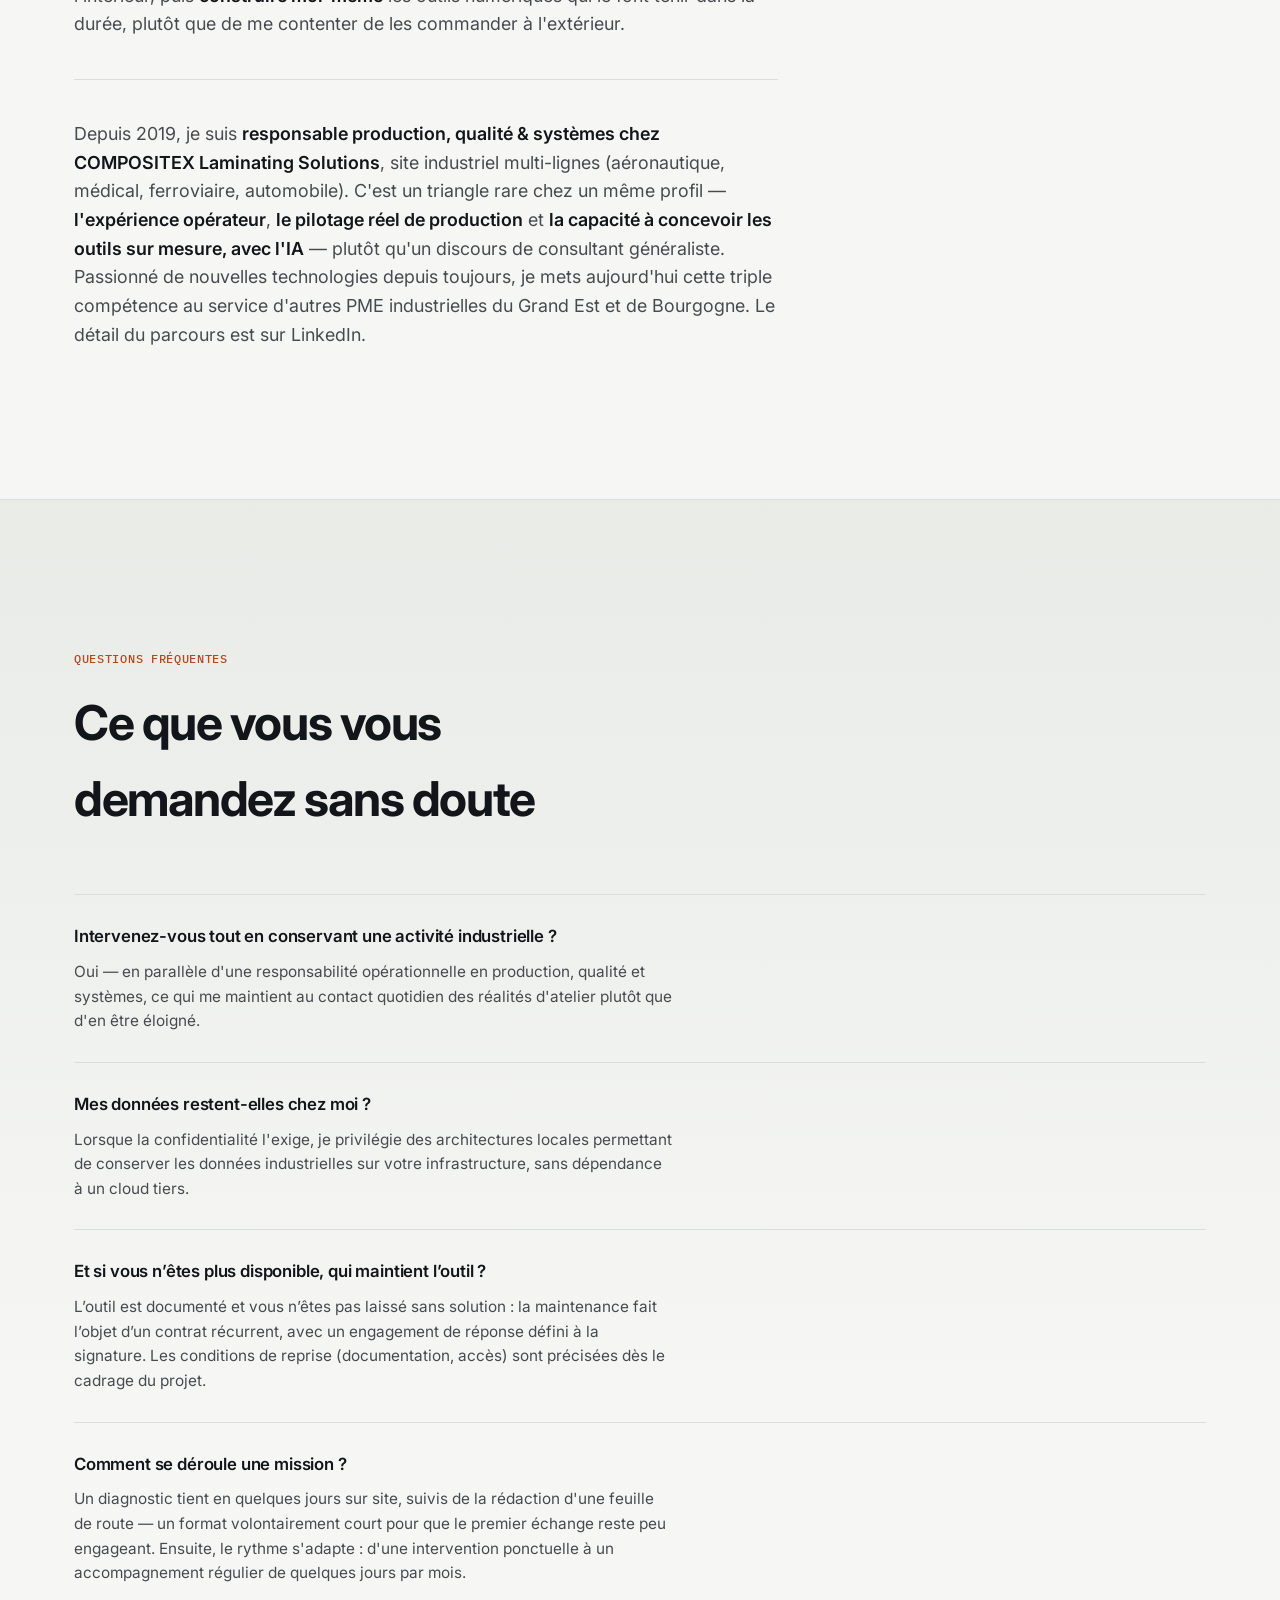
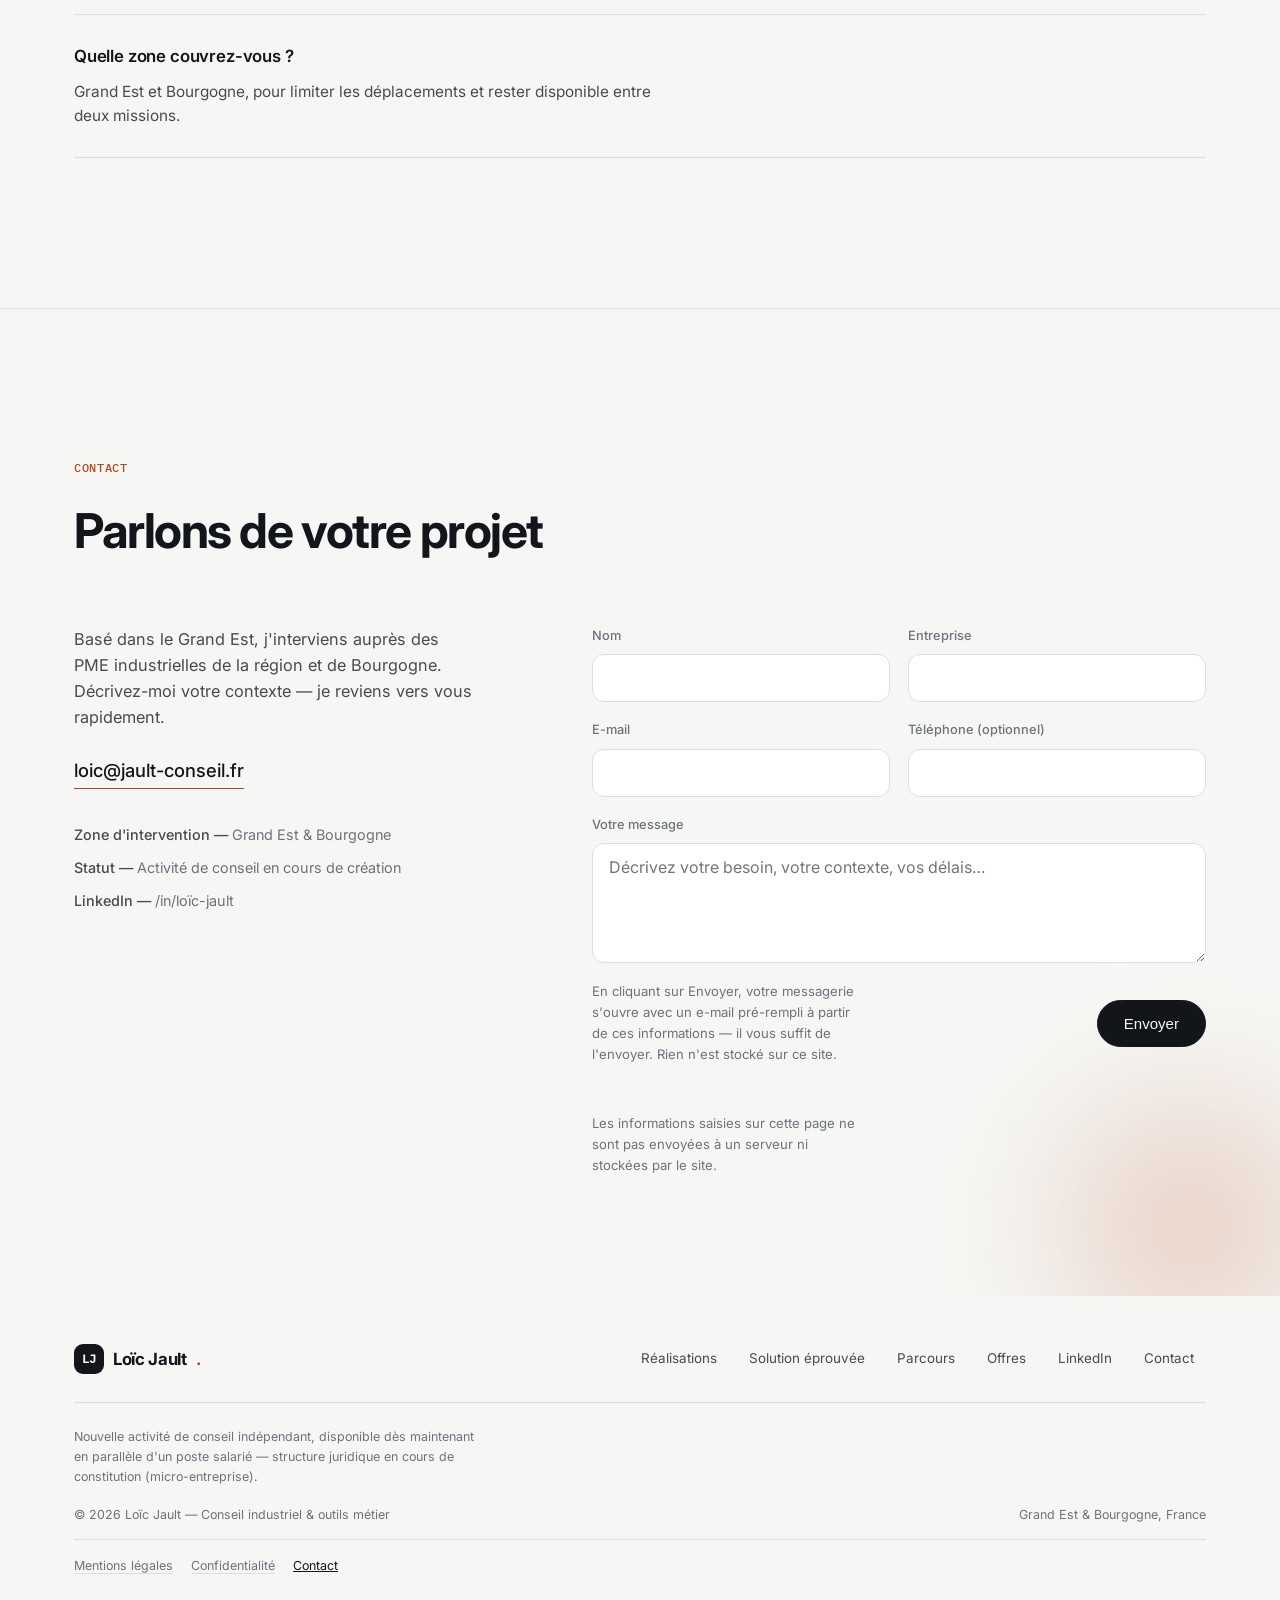
==== commit 5ab4711f: "Merge pull request #1 from CompositexLJault/laureat Lauréat a fusionner seulement si prix gagné" ====
--- a/index.html
+++ b/index.html
@@ -102,7 +102,7 @@
 }
 </script>
 
-<link rel="stylesheet" href="styles.css?v=20261013c">
+<link rel="stylesheet" href="styles.css?v=20261013d">
 <noscript><style>.reveal{ opacity:1 !important; transform:none !important; filter:none !important; }</style></noscript>
 
 </head>
@@ -225,7 +225,7 @@
           </div>
           <div class="case-block case-result">
             <span class="case-label">Résultats</span>
-            <p>OF dormants réduits de 70 % (d'une dizaine à moins de trois) · planification hebdomadaire ramenée de 10-12 h à 2-3 h, soit près de 57 jours de temps de pilotage retrouvés par an · projet nominé au Trophée de l'industrie.</p>
+            <p>OF dormants réduits de 70 % (d'une dizaine à moins de trois) · planification hebdomadaire ramenée de 10-12 h à 2-3 h, soit près de 57 jours de temps de pilotage retrouvés par an · projet lauréat du Trophée de l'industrie.</p>
           </div>
           <div class="card-tags"><span class="tag">App métier</span><span class="tag">Production</span></div>
         </article>
@@ -284,7 +284,7 @@
       <p class="portfolio-note reveal">Réalisations conduites chez COMPOSITEX Laminating Solutions (18 personnes, Grand Est).</p>
       <div class="recognition reveal">
         <div class="recognition-label">Reconnaissance</div>
-        <p class="recognition-text"><strong>Projet nominé au Trophée de l'industrie</strong> — Trophées du Numérique 2026, Perspectives Numériques 10. Le pilotage de production conçu pour COMPOSITEX Laminating Solutions, développé avec l'IA en quatre mois, a fait l'objet d'un témoignage publié par l'association : <a class="link-draw" href="https://perspectives-numeriques.org/compositex-ia-pme/" target="_blank" rel="noopener">lire le témoignage</a>.</p>
+        <p class="recognition-text"><strong>Projet lauréat du Trophée de l'industrie</strong> — Trophées du Numérique 2026, Perspectives Numériques 10. Le pilotage de production conçu pour COMPOSITEX Laminating Solutions, développé avec l'IA en quatre mois, a fait l'objet d'un témoignage publié par l'association : <a class="link-draw" href="https://perspectives-numeriques.org/compositex-ia-pme/" target="_blank" rel="noopener">lire le témoignage</a>.</p>
       </div>
     </div>
   </section>
@@ -643,6 +643,6 @@
     </div>
   </div>
 
-<script src="app.js?v=20261013c" defer></script>
+<script src="app.js?v=20261013d" defer></script>
 </body>
 </html>
